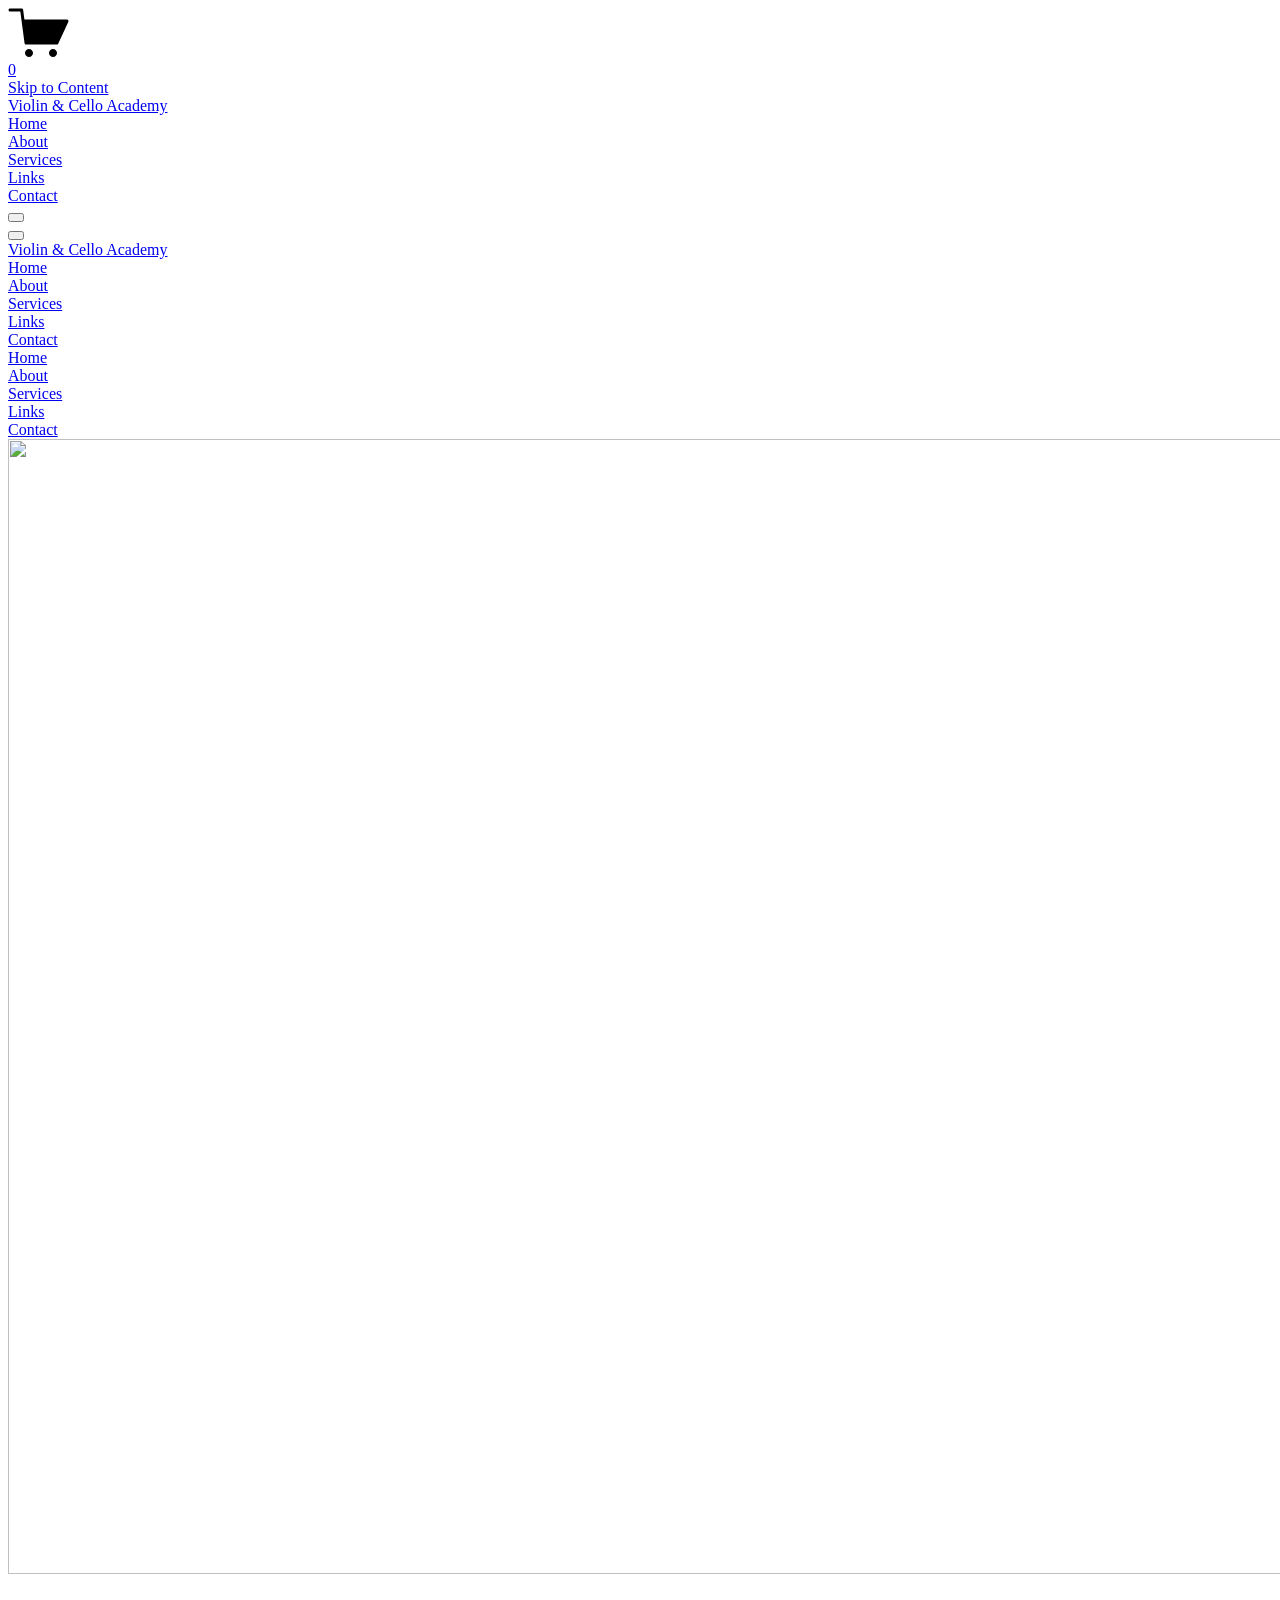
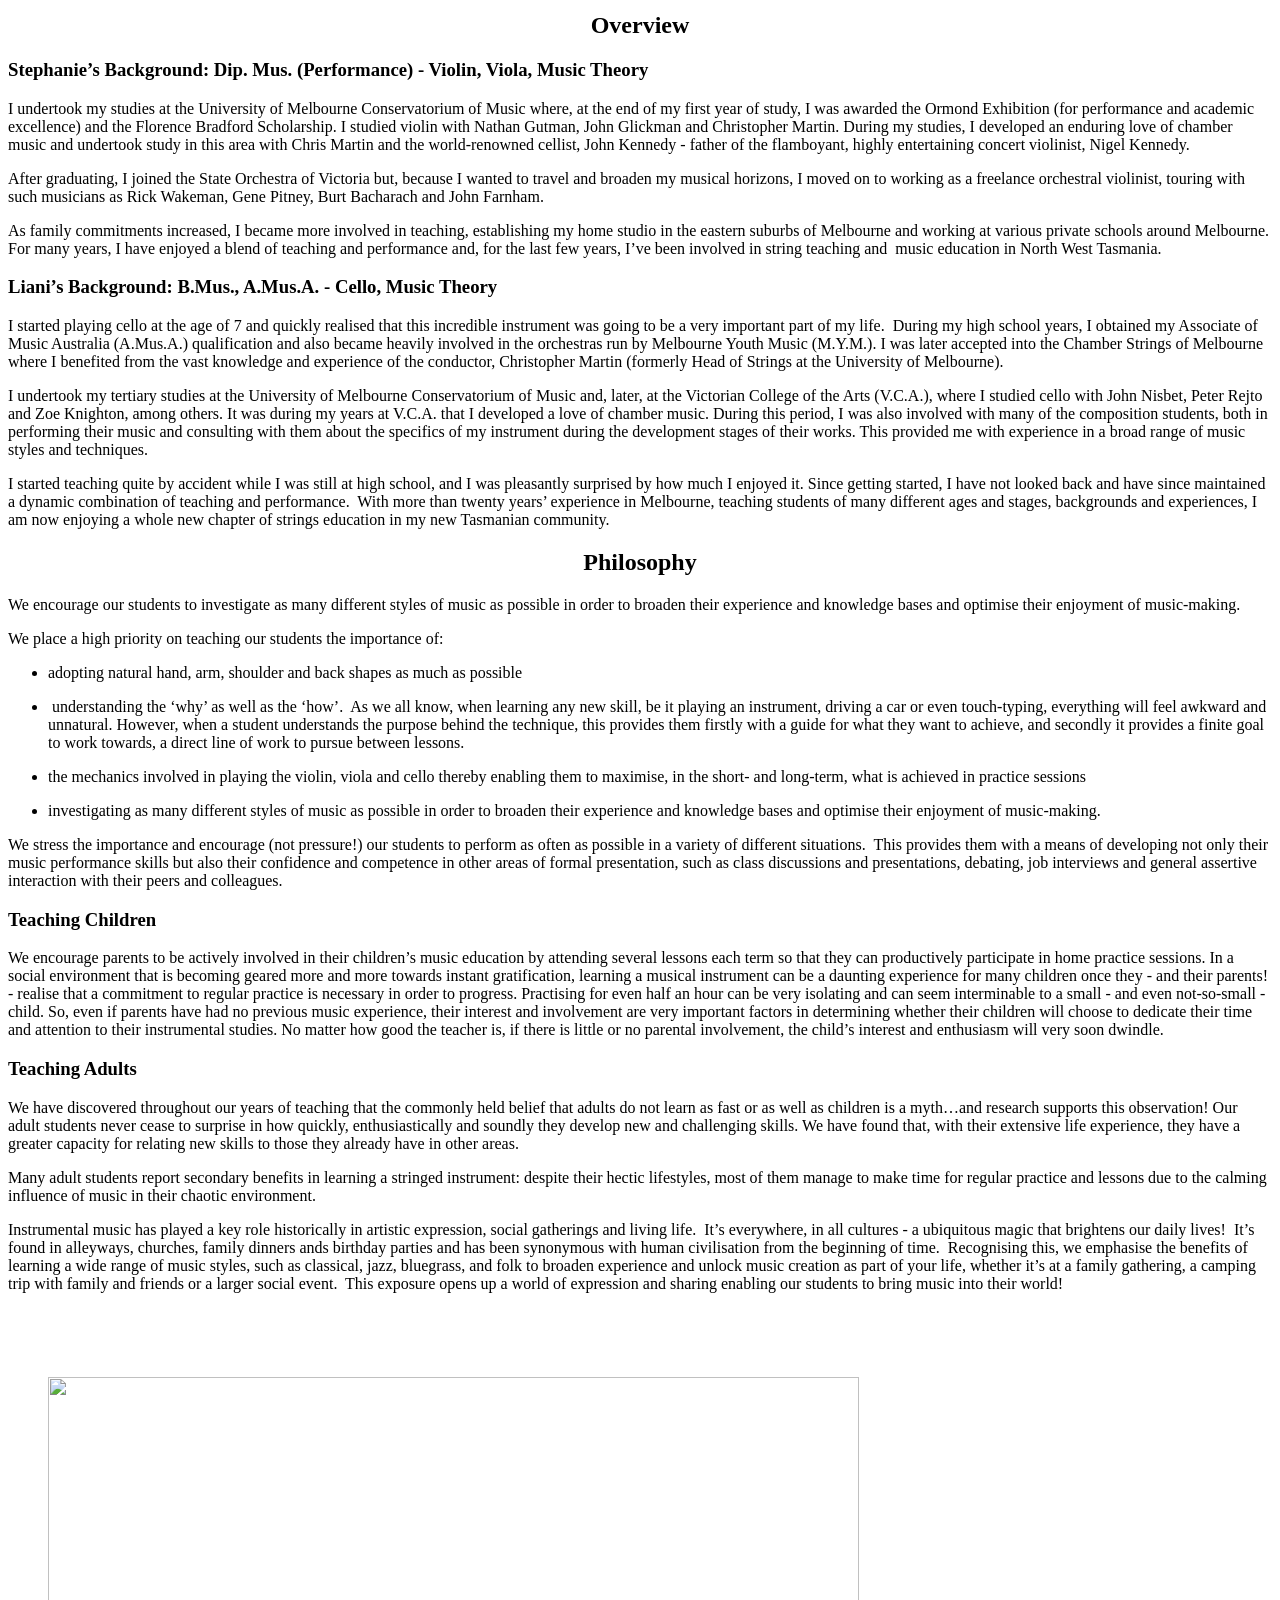
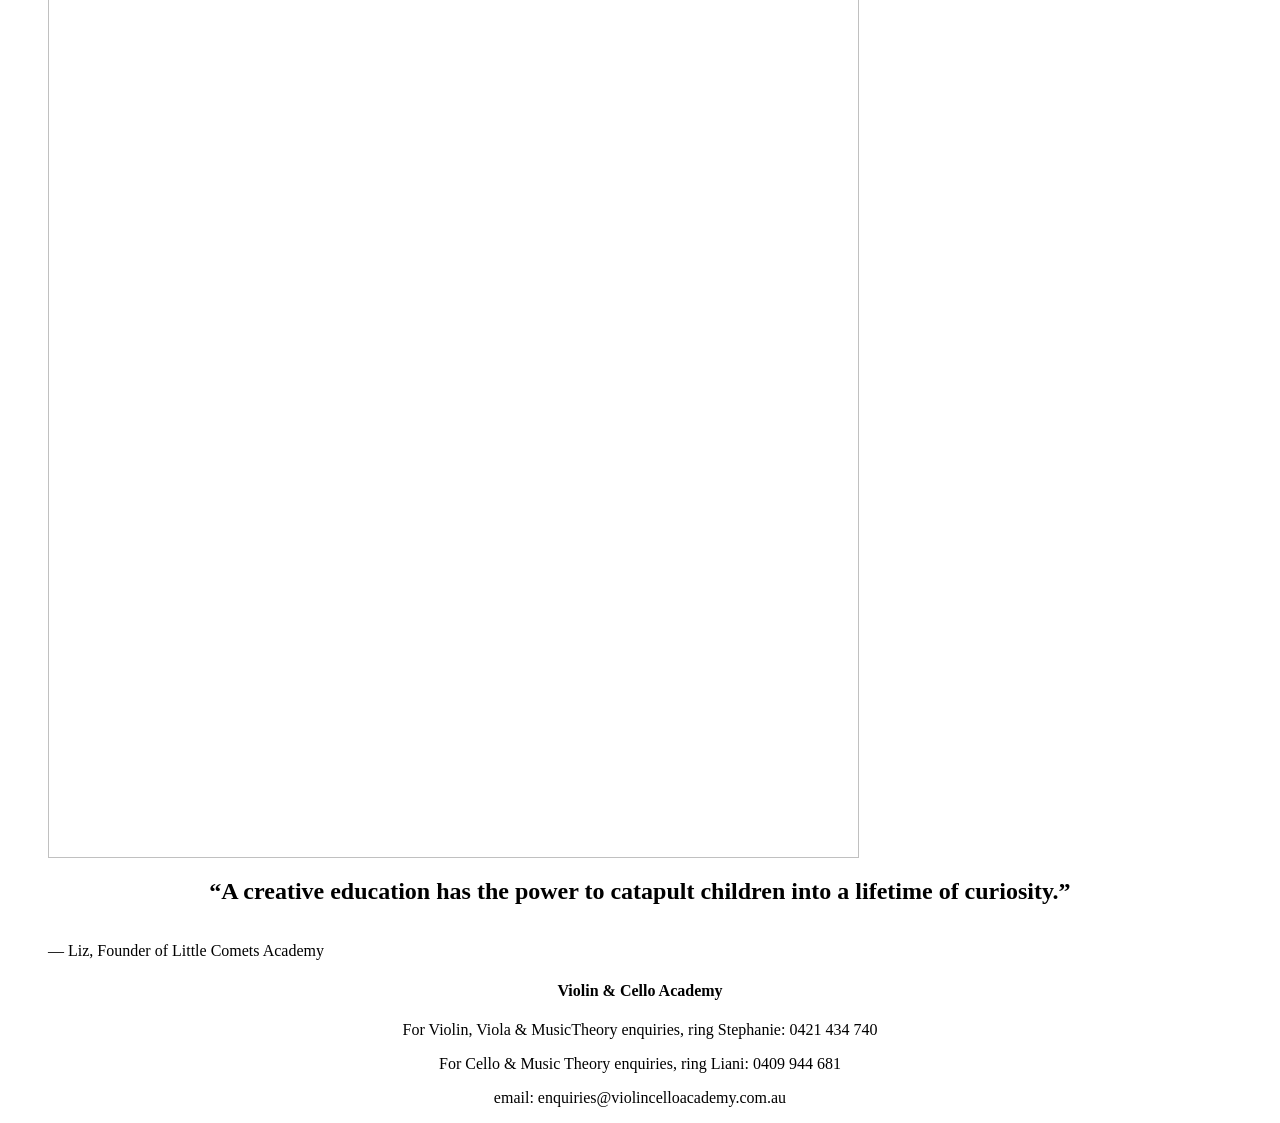
==== about.html @ 0b48187e "Clone violincelloacademy.com.au and add GitHub Pages deploy workflow Co-Authored-By: Claude Opus 4.6" ====
<!doctype html>
<html xmlns:og="http://opengraphprotocol.org/schema/" xmlns:fb="http://www.facebook.com/2008/fbml" lang="en-US"  >
  <head>
    <meta http-equiv="X-UA-Compatible" content="IE=edge,chrome=1">
    <meta name="viewport" content="width=device-width, initial-scale=1">
    <!-- This is Squarespace. --><!-- grouse-turbot-6et5 -->
<base href="">
<meta charset="utf-8" />
<title>About &mdash; Violin &amp; Cello Academy</title>
<meta http-equiv="Accept-CH" content="Sec-CH-UA-Platform-Version, Sec-CH-UA-Model" /><link rel="icon" type="image/x-icon" href="https://images.squarespace-cdn.com/content/v1/60893811b06e27343e6a956f/ae506a14-e5eb-49b5-ad0a-4d10fb053023/favicon.ico?format=100w"/>
<link rel="canonical" href="about.html"/>
<meta property="og:site_name" content="Violin &amp; Cello Academy"/>
<meta property="og:title" content="About &mdash; Violin &amp; Cello Academy"/>
<meta property="og:url" content="https://violincelloacademy.com.au/about"/>
<meta property="og:type" content="website"/>
<meta itemprop="name" content="About — Violin &amp; Cello Academy"/>
<meta itemprop="url" content="https://violincelloacademy.com.au/about"/>
<meta name="twitter:title" content="About — Violin &amp; Cello Academy"/>
<meta name="twitter:url" content="https://violincelloacademy.com.au/about"/>
<meta name="twitter:card" content="summary"/>
<meta name="description" content="" />
<link rel="preconnect" href="https://images.squarespace-cdn.com">
<link rel="preconnect" href="https://fonts.gstatic.com" crossorigin>
<link rel="stylesheet" href="https://fonts.googleapis.com/css2?family=Tenor+Sans:ital,wght@0,400&family=Pontano+Sans:ital,wght@0,400;0,700"><script type="text/javascript" crossorigin="anonymous" defer="true" nomodule="nomodule" src="https://assets.squarespace.com/@sqs/polyfiller/1.6/legacy.js"></script>
<script type="text/javascript" crossorigin="anonymous" defer="true" src="https://assets.squarespace.com/@sqs/polyfiller/1.6/modern.js"></script>
<script type="text/javascript">SQUARESPACE_ROLLUPS = {};</script>
<script>(function(rollups, name) { if (!rollups[name]) { rollups[name] = {}; } rollups[name].js = ["//assets.squarespace.com/universal/scripts-compressed/extract-css-runtime-ab69946626591ccd-min.en-US.js"]; })(SQUARESPACE_ROLLUPS, 'squarespace-extract_css_runtime');</script>
<script crossorigin="anonymous" src="https://assets.squarespace.com/universal/scripts-compressed/extract-css-runtime-ab69946626591ccd-min.en-US.js" defer ></script><script>(function(rollups, name) { if (!rollups[name]) { rollups[name] = {}; } rollups[name].js = ["//assets.squarespace.com/universal/scripts-compressed/extract-css-moment-js-vendor-6f2a1f6ec9a41489-min.en-US.js"]; })(SQUARESPACE_ROLLUPS, 'squarespace-extract_css_moment_js_vendor');</script>
<script crossorigin="anonymous" src="https://assets.squarespace.com/universal/scripts-compressed/extract-css-moment-js-vendor-6f2a1f6ec9a41489-min.en-US.js" defer ></script><script>(function(rollups, name) { if (!rollups[name]) { rollups[name] = {}; } rollups[name].js = ["//assets.squarespace.com/universal/scripts-compressed/cldr-resource-pack-22c6db795661f68d-min.en-US.js"]; })(SQUARESPACE_ROLLUPS, 'squarespace-cldr_resource_pack');</script>
<script crossorigin="anonymous" src="https://assets.squarespace.com/universal/scripts-compressed/cldr-resource-pack-22c6db795661f68d-min.en-US.js" defer ></script><script>(function(rollups, name) { if (!rollups[name]) { rollups[name] = {}; } rollups[name].js = ["//assets.squarespace.com/universal/scripts-compressed/common-vendors-stable-b8d716935110c7b2-min.en-US.js"]; })(SQUARESPACE_ROLLUPS, 'squarespace-common_vendors_stable');</script>
<script crossorigin="anonymous" src="https://assets.squarespace.com/universal/scripts-compressed/common-vendors-stable-b8d716935110c7b2-min.en-US.js" defer ></script><script>(function(rollups, name) { if (!rollups[name]) { rollups[name] = {}; } rollups[name].js = ["//assets.squarespace.com/universal/scripts-compressed/common-vendors-8e170465b68f28f0-min.en-US.js"]; })(SQUARESPACE_ROLLUPS, 'squarespace-common_vendors');</script>
<script crossorigin="anonymous" src="https://assets.squarespace.com/universal/scripts-compressed/common-vendors-8e170465b68f28f0-min.en-US.js" defer ></script><script>(function(rollups, name) { if (!rollups[name]) { rollups[name] = {}; } rollups[name].js = ["//assets.squarespace.com/universal/scripts-compressed/common-c2dff74158a8d804-min.en-US.js"]; })(SQUARESPACE_ROLLUPS, 'squarespace-common');</script>
<script crossorigin="anonymous" src="https://assets.squarespace.com/universal/scripts-compressed/common-c2dff74158a8d804-min.en-US.js" defer ></script><script>(function(rollups, name) { if (!rollups[name]) { rollups[name] = {}; } rollups[name].js = ["//assets.squarespace.com/universal/scripts-compressed/performance-efb529d57db762a2-min.en-US.js"]; })(SQUARESPACE_ROLLUPS, 'squarespace-performance');</script>
<script crossorigin="anonymous" src="https://assets.squarespace.com/universal/scripts-compressed/performance-efb529d57db762a2-min.en-US.js" defer ></script><script data-name="static-context">Static = window.Static || {}; Static.SQUARESPACE_CONTEXT = {"betaFeatureFlags":["override_block_styles","campaigns_table_v2","scripts_defer","new_stacked_index","enable_form_submission_trigger","marketing_automations","campaigns_thumbnail_layout","supports_versioned_template_assets","marketing_landing_page","enable_modernized_pdp_m3_layout_ux","contacts_and_campaigns_redesign","campaigns_new_image_layout_picker","i18n_beta_website_locales","member_areas_feature","form_block_first_last_name_required","nested_categories","order_status_page_checkout_landing_enabled","modernized-pdp-m2-enabled","campaigns_discount_section_in_automations","campaigns_discount_section_in_blasts","campaigns_merch_state","form_block_first_last_name_show","campaigns_import_discounts","enable_modernized_pdp_m3_fluid"],"facebookAppId":"314192535267336","facebookApiVersion":"v6.0","rollups":{"squarespace-announcement-bar":{"js":"//assets.squarespace.com/universal/scripts-compressed/announcement-bar-7036317c553af087-min.en-US.js"},"squarespace-audio-player":{"css":"//assets.squarespace.com/universal/styles-compressed/audio-player-b05f5197a871c566-min.en-US.css","js":"//assets.squarespace.com/universal/scripts-compressed/audio-player-8557a39302bfddf9-min.en-US.js"},"squarespace-blog-collection-list":{"css":"//assets.squarespace.com/universal/styles-compressed/blog-collection-list-b4046463b72f34e2-min.en-US.css","js":"//assets.squarespace.com/universal/scripts-compressed/blog-collection-list-9717a2a3829ec4c6-min.en-US.js"},"squarespace-calendar-block-renderer":{"css":"//assets.squarespace.com/universal/styles-compressed/calendar-block-renderer-c3fef2a497c8e56b-min.en-US.css","js":"//assets.squarespace.com/universal/scripts-compressed/calendar-block-renderer-4b11f4047abaefea-min.en-US.js"},"squarespace-chartjs-helpers":{"css":"//assets.squarespace.com/universal/styles-compressed/chartjs-helpers-96b256171ee039c1-min.en-US.css","js":"//assets.squarespace.com/universal/scripts-compressed/chartjs-helpers-9a08e287f640caaa-min.en-US.js"},"squarespace-comments":{"css":"//assets.squarespace.com/universal/styles-compressed/comments-fb3a69bb170a48df-min.en-US.css","js":"//assets.squarespace.com/universal/scripts-compressed/comments-7e46385d9f06c68c-min.en-US.js"},"squarespace-custom-css-popup":{"css":"//assets.squarespace.com/universal/styles-compressed/custom-css-popup-7b81162680d08957-min.en-US.css","js":"//assets.squarespace.com/universal/scripts-compressed/custom-css-popup-cfd81b64cd361e34-min.en-US.js"},"squarespace-dialog":{"css":"//assets.squarespace.com/universal/styles-compressed/dialog-b685267b794639f4-min.en-US.css","js":"//assets.squarespace.com/universal/scripts-compressed/dialog-dbe066ae53513283-min.en-US.js"},"squarespace-events-collection":{"css":"//assets.squarespace.com/universal/styles-compressed/events-collection-c3fef2a497c8e56b-min.en-US.css","js":"//assets.squarespace.com/universal/scripts-compressed/events-collection-ad4b1e1cc6bbc337-min.en-US.js"},"squarespace-form-rendering-utils":{"js":"//assets.squarespace.com/universal/scripts-compressed/form-rendering-utils-8c98a1f7af17a729-min.en-US.js"},"squarespace-forms":{"css":"//assets.squarespace.com/universal/styles-compressed/forms-0afd3c6ac30bbab1-min.en-US.css","js":"//assets.squarespace.com/universal/scripts-compressed/forms-a43b4eaef3ed0f5d-min.en-US.js"},"squarespace-gallery-collection-list":{"css":"//assets.squarespace.com/universal/styles-compressed/gallery-collection-list-b4046463b72f34e2-min.en-US.css","js":"//assets.squarespace.com/universal/scripts-compressed/gallery-collection-list-195636147a67fae1-min.en-US.js"},"squarespace-image-zoom":{"css":"//assets.squarespace.com/universal/styles-compressed/image-zoom-b4046463b72f34e2-min.en-US.css","js":"//assets.squarespace.com/universal/scripts-compressed/image-zoom-58ede0a154aca662-min.en-US.js"},"squarespace-pinterest":{"css":"//assets.squarespace.com/universal/styles-compressed/pinterest-b4046463b72f34e2-min.en-US.css","js":"//assets.squarespace.com/universal/scripts-compressed/pinterest-5a4a606f64606a90-min.en-US.js"},"squarespace-popup-overlay":{"css":"//assets.squarespace.com/universal/styles-compressed/popup-overlay-b742b752f5880972-min.en-US.css","js":"//assets.squarespace.com/universal/scripts-compressed/popup-overlay-77d1b3d78fc5159a-min.en-US.js"},"squarespace-product-quick-view":{"css":"//assets.squarespace.com/universal/styles-compressed/product-quick-view-bbeec24aec38391d-min.en-US.css","js":"//assets.squarespace.com/universal/scripts-compressed/product-quick-view-8c0bcc3d049942c7-min.en-US.js"},"squarespace-products-collection-item-v2":{"css":"//assets.squarespace.com/universal/styles-compressed/products-collection-item-v2-b4046463b72f34e2-min.en-US.css","js":"//assets.squarespace.com/universal/scripts-compressed/products-collection-item-v2-e6cc7cbc59f8b7c8-min.en-US.js"},"squarespace-products-collection-list-v2":{"css":"//assets.squarespace.com/universal/styles-compressed/products-collection-list-v2-b4046463b72f34e2-min.en-US.css","js":"//assets.squarespace.com/universal/scripts-compressed/products-collection-list-v2-ce11cb0ed00f6e66-min.en-US.js"},"squarespace-search-page":{"css":"//assets.squarespace.com/universal/styles-compressed/search-page-90a67fc09b9b32c6-min.en-US.css","js":"//assets.squarespace.com/universal/scripts-compressed/search-page-2ca2c3c222284fb9-min.en-US.js"},"squarespace-search-preview":{"js":"//assets.squarespace.com/universal/scripts-compressed/search-preview-032a7046028aa65f-min.en-US.js"},"squarespace-simple-liking":{"css":"//assets.squarespace.com/universal/styles-compressed/simple-liking-701bf8bbc05ec6aa-min.en-US.css","js":"//assets.squarespace.com/universal/scripts-compressed/simple-liking-b1ba7891c20e15f0-min.en-US.js"},"squarespace-social-buttons":{"css":"//assets.squarespace.com/universal/styles-compressed/social-buttons-95032e5fa98e47a5-min.en-US.css","js":"//assets.squarespace.com/universal/scripts-compressed/social-buttons-70c0792a8605c954-min.en-US.js"},"squarespace-tourdates":{"css":"//assets.squarespace.com/universal/styles-compressed/tourdates-b4046463b72f34e2-min.en-US.css","js":"//assets.squarespace.com/universal/scripts-compressed/tourdates-8d4ca519c4cbc951-min.en-US.js"},"squarespace-website-overlays-manager":{"css":"//assets.squarespace.com/universal/styles-compressed/website-overlays-manager-07ea5a4e004e6710-min.en-US.css","js":"//assets.squarespace.com/universal/scripts-compressed/website-overlays-manager-3854f53130029ad0-min.en-US.js"}},"pageType":2,"website":{"id":"60893811b06e27343e6a956f","identifier":"grouse-turbot-6et5","websiteType":1,"contentModifiedOn":1719291661661,"cloneable":false,"hasBeenCloneable":false,"siteStatus":{},"language":"en-US","translationLocale":"en-US","formattingLocale":"en-US","timeZone":"Australia/Melbourne","machineTimeZoneOffset":36000000,"timeZoneOffset":36000000,"timeZoneAbbr":"AEST","siteTitle":"Violin & Cello Academy","fullSiteTitle":"About \u2014 Violin & Cello Academy","location":{"addressTitle":"Violin Cello Academy","addressLine1":"","addressLine2":"Melbourne, VIC, 3000","addressCountry":"Australia"},"shareButtonOptions":{"7":true,"2":true,"4":true,"3":true,"1":true,"6":true,"8":true},"authenticUrl":"https://violincelloacademy.com.au","internalUrl":"https://grouse-turbot-6et5.squarespace.com","baseUrl":"https://violincelloacademy.com.au","primaryDomain":"violincelloacademy.com.au","sslSetting":3,"isHstsEnabled":true,"socialAccounts":[{"serviceId":64,"addedOn":1619605521743,"profileUrl":"http://www.instagram.com/squarespace","iconEnabled":true,"serviceName":"instagram-unauth"},{"serviceId":60,"addedOn":1619605521750,"profileUrl":"http://www.facebook.com/squarespace","iconEnabled":true,"serviceName":"facebook-unauth"},{"serviceId":69,"addedOn":1619605521758,"profileUrl":"http://youtube.com/squarespace","iconEnabled":true,"serviceName":"youtube-unauth"}],"typekitId":"","statsMigrated":false,"imageMetadataProcessingEnabled":false,"screenshotId":"b9839b041e45f842c70a5bc7c2a6fbe631a58eac61eaa5b15e24e301364d2115","captchaSettings":{"siteKey":"6Le7N0YgAAAAAOYP5Zs63_ICdZ1OD5R7XkNs381u","enabledForDonations":false},"showOwnerLogin":false},"websiteSettings":{"id":"60893811b06e27343e6a9572","websiteId":"60893811b06e27343e6a956f","subjects":[],"country":"AU","state":"","simpleLikingEnabled":true,"popupOverlaySettings":{"style":1,"enabledPages":[]},"commentLikesAllowed":true,"commentAnonAllowed":true,"commentThreaded":true,"commentApprovalRequired":false,"commentAvatarsOn":true,"commentSortType":2,"commentFlagThreshold":0,"commentFlagsAllowed":true,"commentEnableByDefault":true,"commentDisableAfterDaysDefault":0,"disqusShortname":"","commentsEnabled":false,"contactPhoneNumber":"+61 421 434 740","businessHours":{"monday":{"text":"12:00 - 20:00","ranges":[{"from":720,"to":1200}]},"tuesday":{"text":"12:00 - 20:00","ranges":[{"from":720,"to":1200}]},"wednesday":{"text":"","ranges":[{}]},"thursday":{"text":"12:00 - 20:00","ranges":[{"from":720,"to":1200}]},"friday":{"text":"12:00 - 20:00","ranges":[{"from":720,"to":1200}]},"saturday":{"text":"12:00 - 20:00","ranges":[{"from":720,"to":1200}]},"sunday":{"text":"","ranges":[{}]}},"storeSettings":{"returnPolicy":null,"termsOfService":null,"privacyPolicy":null,"expressCheckout":false,"continueShoppingLinkUrl":"/","useLightCart":false,"showNoteField":false,"shippingCountryDefaultValue":"US","billToShippingDefaultValue":false,"showShippingPhoneNumber":true,"isShippingPhoneRequired":false,"showBillingPhoneNumber":true,"isBillingPhoneRequired":false,"currenciesSupported":["USD","CAD","GBP","AUD","EUR","CHF","NOK","SEK","DKK","NZD","SGD","MXN","HKD","CZK","ILS","MYR","RUB","PHP","PLN","THB","BRL","ARS","COP","IDR","INR","JPY","ZAR"],"defaultCurrency":"USD","selectedCurrency":"AUD","measurementStandard":2,"showCustomCheckoutForm":false,"checkoutPageMarketingOptInEnabled":false,"enableMailingListOptInByDefault":false,"sameAsRetailLocation":false,"merchandisingSettings":{"scarcityEnabledOnProductItems":false,"scarcityEnabledOnProductBlocks":false,"scarcityMessageType":"DEFAULT_SCARCITY_MESSAGE","scarcityThreshold":10,"multipleQuantityAllowedForServices":true,"restockNotificationsEnabled":false,"restockNotificationsSuccessText":"","restockNotificationsMailingListSignUpEnabled":false,"relatedProductsEnabled":false,"relatedProductsOrdering":"random","soldOutVariantsDropdownDisabled":false,"productComposerOptedIn":false,"productComposerABTestOptedOut":false,"productReviewsEnabled":false,"displayImportedProductReviewsEnabled":false,"hasOptedToCollectNativeReviews":false},"minimumOrderSubtotalEnabled":false,"minimumOrderSubtotal":{"currency":"AUD","value":"0.00"},"addToCartConfirmationType":2,"isLive":false,"multipleQuantityAllowedForServices":true},"useEscapeKeyToLogin":false,"ssBadgeType":1,"ssBadgePosition":4,"ssBadgeVisibility":1,"ssBadgeDevices":1,"pinterestOverlayOptions":{"mode":"disabled"},"userAccountsSettings":{"loginAllowed":false,"signupAllowed":false}},"cookieSettings":{"isCookieBannerEnabled":false,"isRestrictiveCookiePolicyEnabled":false,"cookieBannerText":"","cookieBannerTheme":"","cookieBannerVariant":"","cookieBannerPosition":"","cookieBannerCtaVariant":"","cookieBannerCtaText":"","cookieBannerAcceptType":"OPT_IN","cookieBannerOptOutCtaText":"","cookieBannerHasOptOut":false,"cookieBannerHasManageCookies":true,"cookieBannerManageCookiesLabel":"","cookieBannerSavedPreferencesText":"","cookieBannerSavedPreferencesLayout":"PILL"},"websiteCloneable":false,"collection":{"title":"About","id":"60961fdc916f0f717163caad","fullUrl":"/about","type":10,"permissionType":1},"subscribed":false,"appDomain":"squarespace.com","templateTweakable":true,"tweakJSON":{"form-use-theme-colors":"false","header-logo-height":"20px","header-mobile-logo-max-height":"30px","header-vert-padding":"2.4vw","header-width":"Full","maxPageWidth":"2000px","mobile-header-vert-padding":"6vw","pagePadding":"3vw","tweak-blog-alternating-side-by-side-image-aspect-ratio":"1:1 Square","tweak-blog-alternating-side-by-side-image-spacing":"6%","tweak-blog-alternating-side-by-side-meta-spacing":"20px","tweak-blog-alternating-side-by-side-primary-meta":"Categories","tweak-blog-alternating-side-by-side-read-more-spacing":"20px","tweak-blog-alternating-side-by-side-secondary-meta":"Date","tweak-blog-basic-grid-columns":"2","tweak-blog-basic-grid-image-aspect-ratio":"3:2 Standard","tweak-blog-basic-grid-image-spacing":"50px","tweak-blog-basic-grid-meta-spacing":"37px","tweak-blog-basic-grid-primary-meta":"Categories","tweak-blog-basic-grid-read-more-spacing":"37px","tweak-blog-basic-grid-secondary-meta":"Date","tweak-blog-item-custom-width":"55","tweak-blog-item-show-author-profile":"false","tweak-blog-item-width":"Custom","tweak-blog-masonry-columns":"2","tweak-blog-masonry-horizontal-spacing":"150px","tweak-blog-masonry-image-spacing":"40px","tweak-blog-masonry-meta-spacing":"20px","tweak-blog-masonry-primary-meta":"Categories","tweak-blog-masonry-read-more-spacing":"11px","tweak-blog-masonry-secondary-meta":"None","tweak-blog-masonry-vertical-spacing":"110px","tweak-blog-side-by-side-image-aspect-ratio":"1:1 Square","tweak-blog-side-by-side-image-spacing":"6%","tweak-blog-side-by-side-meta-spacing":"20px","tweak-blog-side-by-side-primary-meta":"Categories","tweak-blog-side-by-side-read-more-spacing":"20px","tweak-blog-side-by-side-secondary-meta":"Date","tweak-blog-single-column-image-spacing":"50px","tweak-blog-single-column-meta-spacing":"30px","tweak-blog-single-column-primary-meta":"Categories","tweak-blog-single-column-read-more-spacing":"30px","tweak-blog-single-column-secondary-meta":"Date","tweak-events-stacked-show-thumbnails":"true","tweak-events-stacked-thumbnail-size":"3:2 Standard","tweak-fixed-header":"true","tweak-fixed-header-style":"Basic","tweak-global-animations-animation-curve":"ease","tweak-global-animations-animation-delay":"0.6s","tweak-global-animations-animation-duration":"0.90s","tweak-global-animations-animation-style":"fade","tweak-global-animations-animation-type":"fade","tweak-global-animations-complexity-level":"detailed","tweak-global-animations-enabled":"true","tweak-portfolio-grid-basic-custom-height":"50","tweak-portfolio-grid-overlay-custom-height":"50","tweak-portfolio-hover-follow-acceleration":"10%","tweak-portfolio-hover-follow-animation-duration":"Medium","tweak-portfolio-hover-follow-animation-type":"Fade","tweak-portfolio-hover-follow-delimiter":"Hyphen","tweak-portfolio-hover-follow-front":"false","tweak-portfolio-hover-follow-layout":"Inline","tweak-portfolio-hover-follow-size":"93","tweak-portfolio-hover-follow-text-spacing-x":"1.5","tweak-portfolio-hover-follow-text-spacing-y":"1.5","tweak-portfolio-hover-static-animation-duration":"Medium","tweak-portfolio-hover-static-animation-type":"Scale Up","tweak-portfolio-hover-static-delimiter":"Forward Slash","tweak-portfolio-hover-static-front":"false","tweak-portfolio-hover-static-layout":"Stacked","tweak-portfolio-hover-static-size":"75","tweak-portfolio-hover-static-text-spacing-x":"1.5","tweak-portfolio-hover-static-text-spacing-y":"1.5","tweak-portfolio-index-background-animation-duration":"Medium","tweak-portfolio-index-background-animation-type":"Fade","tweak-portfolio-index-background-custom-height":"50","tweak-portfolio-index-background-delimiter":"None","tweak-portfolio-index-background-height":"Large","tweak-portfolio-index-background-horizontal-alignment":"Center","tweak-portfolio-index-background-link-format":"Stacked","tweak-portfolio-index-background-persist":"false","tweak-portfolio-index-background-vertical-alignment":"Middle","tweak-portfolio-index-background-width":"Full","tweak-transparent-header":"false"},"templateId":"5c5a519771c10ba3470d8101","templateVersion":"7.1","pageFeatures":[1,2,4],"gmRenderKey":"QUl6YVN5Q0JUUk9xNkx1dkZfSUUxcjQ2LVQ0QWVUU1YtMGQ3bXk4","templateScriptsRootUrl":"https://static1.squarespace.com/static/vta/5c5a519771c10ba3470d8101/scripts/","impersonatedSession":false,"tzData":{"zones":[[600,"AV","AE%sT",null]],"rules":{"AV":[[1995,2005,null,"Mar","lastSun","2:00s","0","S"],[2001,2007,null,"Oct","lastSun","2:00s","1:00","D"],[2006,"only",null,"Apr","Sun>=1","2:00s","0","S"],[2007,"only",null,"Mar","lastSun","2:00s","0","S"],[2008,"max",null,"Apr","Sun>=1","2:00s","0","S"],[2008,"max",null,"Oct","Sun>=1","2:00s","1:00","D"]]}},"showAnnouncementBar":false,"recaptchaEnterpriseContext":{"recaptchaEnterpriseSiteKey":"6LdDFQwjAAAAAPigEvvPgEVbb7QBm-TkVJdDTlAv"},"i18nContext":{"timeZoneData":{"id":"Australia/Melbourne","name":"Eastern Australia Time"}},"env":"PRODUCTION","visitorFormContext":{"formFieldFormats":{"initialPhoneFormat":{"id":0,"type":"PHONE_NUMBER","country":"AU","labelLocale":"en-US","fields":[{"type":"FIELD","label":"1","identifier":"1","length":1,"required":false,"metadata":{}},{"type":"SEPARATOR","label":" ","identifier":"Space","length":0,"required":false,"metadata":{}},{"type":"FIELD","label":"2","identifier":"2","length":4,"required":false,"metadata":{}},{"type":"SEPARATOR","label":" ","identifier":"Space","length":0,"required":false,"metadata":{}},{"type":"FIELD","label":"3","identifier":"3","length":15,"required":false,"metadata":{}}]},"initialNameOrder":"GIVEN_FIRST","initialAddressFormat":{"id":0,"type":"ADDRESS","country":"AU","labelLocale":"en","fields":[{"type":"FIELD","label":"Address Line 1","identifier":"Line1","length":0,"required":true,"metadata":{"autocomplete":"address-line1"}},{"type":"SEPARATOR","label":"\n","identifier":"Newline","length":0,"required":false,"metadata":{}},{"type":"FIELD","label":"Address Line 2","identifier":"Line2","length":0,"required":false,"metadata":{"autocomplete":"address-line2"}},{"type":"SEPARATOR","label":"\n","identifier":"Newline","length":0,"required":false,"metadata":{}},{"type":"FIELD","label":"Suburb","identifier":"City","length":0,"required":true,"metadata":{"autocomplete":"address-level2"}},{"type":"SEPARATOR","label":" ","identifier":"Space","length":0,"required":false,"metadata":{}},{"type":"FIELD","label":"State","identifier":"State","length":0,"required":true,"metadata":{"autocomplete":"address-level1"}},{"type":"SEPARATOR","label":" ","identifier":"Space","length":0,"required":false,"metadata":{}},{"type":"FIELD","label":"Postcode","identifier":"Zip","length":0,"required":true,"metadata":{"autocomplete":"postal-code"}}]},"countries":[{"name":"Afghanistan","code":"AF","phoneCode":"+93"},{"name":"\u00C5land Islands","code":"AX","phoneCode":"+358"},{"name":"Albania","code":"AL","phoneCode":"+355"},{"name":"Algeria","code":"DZ","phoneCode":"+213"},{"name":"American Samoa","code":"AS","phoneCode":"+1"},{"name":"Andorra","code":"AD","phoneCode":"+376"},{"name":"Angola","code":"AO","phoneCode":"+244"},{"name":"Anguilla","code":"AI","phoneCode":"+1"},{"name":"Antigua & Barbuda","code":"AG","phoneCode":"+1"},{"name":"Argentina","code":"AR","phoneCode":"+54"},{"name":"Armenia","code":"AM","phoneCode":"+374"},{"name":"Aruba","code":"AW","phoneCode":"+297"},{"name":"Ascension Island","code":"AC","phoneCode":"+247"},{"name":"Australia","code":"AU","phoneCode":"+61"},{"name":"Austria","code":"AT","phoneCode":"+43"},{"name":"Azerbaijan","code":"AZ","phoneCode":"+994"},{"name":"Bahamas","code":"BS","phoneCode":"+1"},{"name":"Bahrain","code":"BH","phoneCode":"+973"},{"name":"Bangladesh","code":"BD","phoneCode":"+880"},{"name":"Barbados","code":"BB","phoneCode":"+1"},{"name":"Belarus","code":"BY","phoneCode":"+375"},{"name":"Belgium","code":"BE","phoneCode":"+32"},{"name":"Belize","code":"BZ","phoneCode":"+501"},{"name":"Benin","code":"BJ","phoneCode":"+229"},{"name":"Bermuda","code":"BM","phoneCode":"+1"},{"name":"Bhutan","code":"BT","phoneCode":"+975"},{"name":"Bolivia","code":"BO","phoneCode":"+591"},{"name":"Bosnia & Herzegovina","code":"BA","phoneCode":"+387"},{"name":"Botswana","code":"BW","phoneCode":"+267"},{"name":"Brazil","code":"BR","phoneCode":"+55"},{"name":"British Indian Ocean Territory","code":"IO","phoneCode":"+246"},{"name":"British Virgin Islands","code":"VG","phoneCode":"+1"},{"name":"Brunei","code":"BN","phoneCode":"+673"},{"name":"Bulgaria","code":"BG","phoneCode":"+359"},{"name":"Burkina Faso","code":"BF","phoneCode":"+226"},{"name":"Burundi","code":"BI","phoneCode":"+257"},{"name":"Cambodia","code":"KH","phoneCode":"+855"},{"name":"Cameroon","code":"CM","phoneCode":"+237"},{"name":"Canada","code":"CA","phoneCode":"+1"},{"name":"Cape Verde","code":"CV","phoneCode":"+238"},{"name":"Caribbean Netherlands","code":"BQ","phoneCode":"+599"},{"name":"Cayman Islands","code":"KY","phoneCode":"+1"},{"name":"Central African Republic","code":"CF","phoneCode":"+236"},{"name":"Chad","code":"TD","phoneCode":"+235"},{"name":"Chile","code":"CL","phoneCode":"+56"},{"name":"China","code":"CN","phoneCode":"+86"},{"name":"Christmas Island","code":"CX","phoneCode":"+61"},{"name":"Cocos (Keeling) Islands","code":"CC","phoneCode":"+61"},{"name":"Colombia","code":"CO","phoneCode":"+57"},{"name":"Comoros","code":"KM","phoneCode":"+269"},{"name":"Congo - Brazzaville","code":"CG","phoneCode":"+242"},{"name":"Congo - Kinshasa","code":"CD","phoneCode":"+243"},{"name":"Cook Islands","code":"CK","phoneCode":"+682"},{"name":"Costa Rica","code":"CR","phoneCode":"+506"},{"name":"C\u00F4te d\u2019Ivoire","code":"CI","phoneCode":"+225"},{"name":"Croatia","code":"HR","phoneCode":"+385"},{"name":"Cuba","code":"CU","phoneCode":"+53"},{"name":"Cura\u00E7ao","code":"CW","phoneCode":"+599"},{"name":"Cyprus","code":"CY","phoneCode":"+357"},{"name":"Czechia","code":"CZ","phoneCode":"+420"},{"name":"Denmark","code":"DK","phoneCode":"+45"},{"name":"Djibouti","code":"DJ","phoneCode":"+253"},{"name":"Dominica","code":"DM","phoneCode":"+1"},{"name":"Dominican Republic","code":"DO","phoneCode":"+1"},{"name":"Ecuador","code":"EC","phoneCode":"+593"},{"name":"Egypt","code":"EG","phoneCode":"+20"},{"name":"El Salvador","code":"SV","phoneCode":"+503"},{"name":"Equatorial Guinea","code":"GQ","phoneCode":"+240"},{"name":"Eritrea","code":"ER","phoneCode":"+291"},{"name":"Estonia","code":"EE","phoneCode":"+372"},{"name":"Eswatini","code":"SZ","phoneCode":"+268"},{"name":"Ethiopia","code":"ET","phoneCode":"+251"},{"name":"Falkland Islands","code":"FK","phoneCode":"+500"},{"name":"Faroe Islands","code":"FO","phoneCode":"+298"},{"name":"Fiji","code":"FJ","phoneCode":"+679"},{"name":"Finland","code":"FI","phoneCode":"+358"},{"name":"France","code":"FR","phoneCode":"+33"},{"name":"French Guiana","code":"GF","phoneCode":"+594"},{"name":"French Polynesia","code":"PF","phoneCode":"+689"},{"name":"Gabon","code":"GA","phoneCode":"+241"},{"name":"Gambia","code":"GM","phoneCode":"+220"},{"name":"Georgia","code":"GE","phoneCode":"+995"},{"name":"Germany","code":"DE","phoneCode":"+49"},{"name":"Ghana","code":"GH","phoneCode":"+233"},{"name":"Gibraltar","code":"GI","phoneCode":"+350"},{"name":"Greece","code":"GR","phoneCode":"+30"},{"name":"Greenland","code":"GL","phoneCode":"+299"},{"name":"Grenada","code":"GD","phoneCode":"+1"},{"name":"Guadeloupe","code":"GP","phoneCode":"+590"},{"name":"Guam","code":"GU","phoneCode":"+1"},{"name":"Guatemala","code":"GT","phoneCode":"+502"},{"name":"Guernsey","code":"GG","phoneCode":"+44"},{"name":"Guinea","code":"GN","phoneCode":"+224"},{"name":"Guinea-Bissau","code":"GW","phoneCode":"+245"},{"name":"Guyana","code":"GY","phoneCode":"+592"},{"name":"Haiti","code":"HT","phoneCode":"+509"},{"name":"Honduras","code":"HN","phoneCode":"+504"},{"name":"Hong Kong SAR China","code":"HK","phoneCode":"+852"},{"name":"Hungary","code":"HU","phoneCode":"+36"},{"name":"Iceland","code":"IS","phoneCode":"+354"},{"name":"India","code":"IN","phoneCode":"+91"},{"name":"Indonesia","code":"ID","phoneCode":"+62"},{"name":"Iran","code":"IR","phoneCode":"+98"},{"name":"Iraq","code":"IQ","phoneCode":"+964"},{"name":"Ireland","code":"IE","phoneCode":"+353"},{"name":"Isle of Man","code":"IM","phoneCode":"+44"},{"name":"Israel","code":"IL","phoneCode":"+972"},{"name":"Italy","code":"IT","phoneCode":"+39"},{"name":"Jamaica","code":"JM","phoneCode":"+1"},{"name":"Japan","code":"JP","phoneCode":"+81"},{"name":"Jersey","code":"JE","phoneCode":"+44"},{"name":"Jordan","code":"JO","phoneCode":"+962"},{"name":"Kazakhstan","code":"KZ","phoneCode":"+7"},{"name":"Kenya","code":"KE","phoneCode":"+254"},{"name":"Kiribati","code":"KI","phoneCode":"+686"},{"name":"Kosovo","code":"XK","phoneCode":"+383"},{"name":"Kuwait","code":"KW","phoneCode":"+965"},{"name":"Kyrgyzstan","code":"KG","phoneCode":"+996"},{"name":"Laos","code":"LA","phoneCode":"+856"},{"name":"Latvia","code":"LV","phoneCode":"+371"},{"name":"Lebanon","code":"LB","phoneCode":"+961"},{"name":"Lesotho","code":"LS","phoneCode":"+266"},{"name":"Liberia","code":"LR","phoneCode":"+231"},{"name":"Libya","code":"LY","phoneCode":"+218"},{"name":"Liechtenstein","code":"LI","phoneCode":"+423"},{"name":"Lithuania","code":"LT","phoneCode":"+370"},{"name":"Luxembourg","code":"LU","phoneCode":"+352"},{"name":"Macao SAR China","code":"MO","phoneCode":"+853"},{"name":"Madagascar","code":"MG","phoneCode":"+261"},{"name":"Malawi","code":"MW","phoneCode":"+265"},{"name":"Malaysia","code":"MY","phoneCode":"+60"},{"name":"Maldives","code":"MV","phoneCode":"+960"},{"name":"Mali","code":"ML","phoneCode":"+223"},{"name":"Malta","code":"MT","phoneCode":"+356"},{"name":"Marshall Islands","code":"MH","phoneCode":"+692"},{"name":"Martinique","code":"MQ","phoneCode":"+596"},{"name":"Mauritania","code":"MR","phoneCode":"+222"},{"name":"Mauritius","code":"MU","phoneCode":"+230"},{"name":"Mayotte","code":"YT","phoneCode":"+262"},{"name":"Mexico","code":"MX","phoneCode":"+52"},{"name":"Micronesia","code":"FM","phoneCode":"+691"},{"name":"Moldova","code":"MD","phoneCode":"+373"},{"name":"Monaco","code":"MC","phoneCode":"+377"},{"name":"Mongolia","code":"MN","phoneCode":"+976"},{"name":"Montenegro","code":"ME","phoneCode":"+382"},{"name":"Montserrat","code":"MS","phoneCode":"+1"},{"name":"Morocco","code":"MA","phoneCode":"+212"},{"name":"Mozambique","code":"MZ","phoneCode":"+258"},{"name":"Myanmar (Burma)","code":"MM","phoneCode":"+95"},{"name":"Namibia","code":"NA","phoneCode":"+264"},{"name":"Nauru","code":"NR","phoneCode":"+674"},{"name":"Nepal","code":"NP","phoneCode":"+977"},{"name":"Netherlands","code":"NL","phoneCode":"+31"},{"name":"New Caledonia","code":"NC","phoneCode":"+687"},{"name":"New Zealand","code":"NZ","phoneCode":"+64"},{"name":"Nicaragua","code":"NI","phoneCode":"+505"},{"name":"Niger","code":"NE","phoneCode":"+227"},{"name":"Nigeria","code":"NG","phoneCode":"+234"},{"name":"Niue","code":"NU","phoneCode":"+683"},{"name":"Norfolk Island","code":"NF","phoneCode":"+672"},{"name":"Northern Mariana Islands","code":"MP","phoneCode":"+1"},{"name":"North Korea","code":"KP","phoneCode":"+850"},{"name":"North Macedonia","code":"MK","phoneCode":"+389"},{"name":"Norway","code":"NO","phoneCode":"+47"},{"name":"Oman","code":"OM","phoneCode":"+968"},{"name":"Pakistan","code":"PK","phoneCode":"+92"},{"name":"Palau","code":"PW","phoneCode":"+680"},{"name":"Palestinian Territories","code":"PS","phoneCode":"+970"},{"name":"Panama","code":"PA","phoneCode":"+507"},{"name":"Papua New Guinea","code":"PG","phoneCode":"+675"},{"name":"Paraguay","code":"PY","phoneCode":"+595"},{"name":"Peru","code":"PE","phoneCode":"+51"},{"name":"Philippines","code":"PH","phoneCode":"+63"},{"name":"Poland","code":"PL","phoneCode":"+48"},{"name":"Portugal","code":"PT","phoneCode":"+351"},{"name":"Puerto Rico","code":"PR","phoneCode":"+1"},{"name":"Qatar","code":"QA","phoneCode":"+974"},{"name":"R\u00E9union","code":"RE","phoneCode":"+262"},{"name":"Romania","code":"RO","phoneCode":"+40"},{"name":"Russia","code":"RU","phoneCode":"+7"},{"name":"Rwanda","code":"RW","phoneCode":"+250"},{"name":"Samoa","code":"WS","phoneCode":"+685"},{"name":"San Marino","code":"SM","phoneCode":"+378"},{"name":"S\u00E3o Tom\u00E9 & Pr\u00EDncipe","code":"ST","phoneCode":"+239"},{"name":"Saudi Arabia","code":"SA","phoneCode":"+966"},{"name":"Senegal","code":"SN","phoneCode":"+221"},{"name":"Serbia","code":"RS","phoneCode":"+381"},{"name":"Seychelles","code":"SC","phoneCode":"+248"},{"name":"Sierra Leone","code":"SL","phoneCode":"+232"},{"name":"Singapore","code":"SG","phoneCode":"+65"},{"name":"Sint Maarten","code":"SX","phoneCode":"+1"},{"name":"Slovakia","code":"SK","phoneCode":"+421"},{"name":"Slovenia","code":"SI","phoneCode":"+386"},{"name":"Solomon Islands","code":"SB","phoneCode":"+677"},{"name":"Somalia","code":"SO","phoneCode":"+252"},{"name":"South Africa","code":"ZA","phoneCode":"+27"},{"name":"South Korea","code":"KR","phoneCode":"+82"},{"name":"South Sudan","code":"SS","phoneCode":"+211"},{"name":"Spain","code":"ES","phoneCode":"+34"},{"name":"Sri Lanka","code":"LK","phoneCode":"+94"},{"name":"St. Barth\u00E9lemy","code":"BL","phoneCode":"+590"},{"name":"St. Helena","code":"SH","phoneCode":"+290"},{"name":"St. Kitts & Nevis","code":"KN","phoneCode":"+1"},{"name":"St. Lucia","code":"LC","phoneCode":"+1"},{"name":"St. Martin","code":"MF","phoneCode":"+590"},{"name":"St. Pierre & Miquelon","code":"PM","phoneCode":"+508"},{"name":"St. Vincent & Grenadines","code":"VC","phoneCode":"+1"},{"name":"Sudan","code":"SD","phoneCode":"+249"},{"name":"Suriname","code":"SR","phoneCode":"+597"},{"name":"Svalbard & Jan Mayen","code":"SJ","phoneCode":"+47"},{"name":"Sweden","code":"SE","phoneCode":"+46"},{"name":"Switzerland","code":"CH","phoneCode":"+41"},{"name":"Syria","code":"SY","phoneCode":"+963"},{"name":"Taiwan","code":"TW","phoneCode":"+886"},{"name":"Tajikistan","code":"TJ","phoneCode":"+992"},{"name":"Tanzania","code":"TZ","phoneCode":"+255"},{"name":"Thailand","code":"TH","phoneCode":"+66"},{"name":"Timor-Leste","code":"TL","phoneCode":"+670"},{"name":"Togo","code":"TG","phoneCode":"+228"},{"name":"Tokelau","code":"TK","phoneCode":"+690"},{"name":"Tonga","code":"TO","phoneCode":"+676"},{"name":"Trinidad & Tobago","code":"TT","phoneCode":"+1"},{"name":"Tristan da Cunha","code":"TA","phoneCode":"+290"},{"name":"Tunisia","code":"TN","phoneCode":"+216"},{"name":"T\u00FCrkiye","code":"TR","phoneCode":"+90"},{"name":"Turkmenistan","code":"TM","phoneCode":"+993"},{"name":"Turks & Caicos Islands","code":"TC","phoneCode":"+1"},{"name":"Tuvalu","code":"TV","phoneCode":"+688"},{"name":"U.S. Virgin Islands","code":"VI","phoneCode":"+1"},{"name":"Uganda","code":"UG","phoneCode":"+256"},{"name":"Ukraine","code":"UA","phoneCode":"+380"},{"name":"United Arab Emirates","code":"AE","phoneCode":"+971"},{"name":"United Kingdom","code":"GB","phoneCode":"+44"},{"name":"United States","code":"US","phoneCode":"+1"},{"name":"Uruguay","code":"UY","phoneCode":"+598"},{"name":"Uzbekistan","code":"UZ","phoneCode":"+998"},{"name":"Vanuatu","code":"VU","phoneCode":"+678"},{"name":"Vatican City","code":"VA","phoneCode":"+39"},{"name":"Venezuela","code":"VE","phoneCode":"+58"},{"name":"Vietnam","code":"VN","phoneCode":"+84"},{"name":"Wallis & Futuna","code":"WF","phoneCode":"+681"},{"name":"Western Sahara","code":"EH","phoneCode":"+212"},{"name":"Yemen","code":"YE","phoneCode":"+967"},{"name":"Zambia","code":"ZM","phoneCode":"+260"},{"name":"Zimbabwe","code":"ZW","phoneCode":"+263"}]},"localizedStrings":{"validation":{"noValidSelection":"A valid selection must be made.","invalidUrl":"Must be a valid URL.","stringTooLong":"Value should have a length no longer than {0}.","containsInvalidKey":"{0} contains an invalid key.","invalidTwitterUsername":"Must be a valid Twitter username.","valueOutsideRange":"Value must be in the range {0} to {1}.","invalidPassword":"Passwords should not contain whitespace.","missingRequiredSubfields":"{0} is missing required subfields: {1}","invalidCurrency":"Currency value should be formatted like 1234 or 123.99.","invalidMapSize":"Value should contain exactly {0} elements.","subfieldsRequired":"All fields in {0} are required.","formSubmissionFailed":"Form submission failed. Review the following information: {0}.","invalidCountryCode":"Country code should have an optional plus and up to 4 digits.","invalidDate":"This is not a real date.","required":"{0} is required.","invalidStringLength":"Value should be {0} characters long.","invalidEmail":"Email addresses should follow the format user@domain.com.","invalidListLength":"Value should be {0} elements long.","allEmpty":"Please fill out at least one form field.","missingRequiredQuestion":"Missing a required question.","invalidQuestion":"Contained an invalid question.","captchaFailure":"Captcha validation failed. Please try again.","stringTooShort":"Value should have a length of at least {0}.","invalid":"{0} is not valid.","formErrors":"Form Errors","containsInvalidValue":"{0} contains an invalid value.","invalidUnsignedNumber":"Numbers must contain only digits and no other characters.","invalidName":"Valid names contain only letters, numbers, spaces, ', or - characters."},"submit":"Submit","status":{"title":"{@} Block","learnMore":"Learn more"},"name":{"firstName":"First Name","lastName":"Last Name"},"lightbox":{"openForm":"Open Form"},"likert":{"agree":"Agree","stronglyDisagree":"Strongly Disagree","disagree":"Disagree","stronglyAgree":"Strongly Agree","neutral":"Neutral"},"time":{"am":"AM","second":"Second","pm":"PM","minute":"Minute","amPm":"AM/PM","hour":"Hour"},"notFound":"Form not found.","date":{"yyyy":"YYYY","year":"Year","mm":"MM","day":"Day","month":"Month","dd":"DD"},"phone":{"country":"Country","number":"Number","prefix":"Prefix","areaCode":"Area Code","line":"Line"},"submitError":"Unable to submit form. Please try again later.","address":{"stateProvince":"State/Province","country":"Country","zipPostalCode":"Zip/Postal Code","address2":"Address 2","address1":"Address 1","city":"City"},"email":{"signUp":"Sign up for news and updates"},"cannotSubmitDemoForm":"This is a demo form and cannot be submitted.","required":"(required)","invalidData":"Invalid form data."}}};</script><link rel="stylesheet" type="text/css" href="https://definitions.sqspcdn.com/website-component-definition/static-assets/website.components.spacer/919d6e75-146f-4842-89e1-70d3a7f348c6_743/website.components.spacer.styles.css"/><link rel="stylesheet" type="text/css" href="https://definitions.sqspcdn.com/website-component-definition/static-assets/website.components.html/9330f36a-b278-41f5-87d4-cfc393327b28_420/website.components.html.styles.css"/><script defer src="https://definitions.sqspcdn.com/website-component-definition/static-assets/website.components.html/9330f36a-b278-41f5-87d4-cfc393327b28_420/website.components.html.visitor.js"></script><script defer src="https://definitions.sqspcdn.com/website-component-definition/static-assets/website.components.spacer/919d6e75-146f-4842-89e1-70d3a7f348c6_743/website.components.spacer.visitor.js"></script><script type="application/ld+json">{"url":"https://violincelloacademy.com.au","name":"Violin & Cello Academy","@context":"http://schema.org","@type":"WebSite"}</script><script type="application/ld+json">{"legalName":"Violin Cello Academy","address":"Melbourne, VIC, 3000\nAustralia","email":"contact@violincelloacademy.com","telephone":"+61 421 434 740","sameAs":["http://www.instagram.com/squarespace","http://www.facebook.com/squarespace","http://youtube.com/squarespace"],"@context":"http://schema.org","@type":"Organization"}</script><script type="application/ld+json">{"address":"Melbourne, VIC, 3000\nAustralia","name":"Violin Cello Academy","openingHours":"Mo 12:00-20:00, Tu 12:00-20:00, , Th 12:00-20:00, Fr 12:00-20:00, Sa 12:00-20:00, ","@context":"http://schema.org","@type":"LocalBusiness"}</script><link rel="stylesheet" type="text/css" href="https://static1.squarespace.com/static/versioned-site-css/60893811b06e27343e6a956f/56/5c5a519771c10ba3470d8101/60893811b06e27343e6a958a/1770/site.css?nocustom=true"/><script>Static.COOKIE_BANNER_CAPABLE = true;</script>
<!-- End of Squarespace Headers -->
    <link rel="stylesheet" type="text/css" href="https://static1.squarespace.com/static/vta/5c5a519771c10ba3470d8101/versioned-assets/1775761119479-MQOID49W7RCDTME7SSD0/static.css">
  </head>

  <body
    id="collection-60961fdc916f0f717163caad"
    class="
      tweak-blog-alternating-side-by-side-width-full tweak-blog-alternating-side-by-side-image-aspect-ratio-11-square tweak-blog-alternating-side-by-side-text-alignment-left tweak-blog-alternating-side-by-side-read-more-style-show tweak-blog-alternating-side-by-side-image-text-alignment-middle tweak-blog-alternating-side-by-side-delimiter-bullet tweak-blog-alternating-side-by-side-meta-position-top tweak-blog-alternating-side-by-side-primary-meta-categories tweak-blog-alternating-side-by-side-secondary-meta-date tweak-blog-alternating-side-by-side-excerpt-show image-block-poster-text-alignment-left image-block-card-content-position-center image-block-card-text-alignment-left image-block-overlap-content-position-center image-block-overlap-text-alignment-left image-block-collage-content-position-top image-block-collage-text-alignment-left image-block-stack-text-alignment-left  form-field-style-solid form-field-shape-square form-field-border-all form-field-checkbox-type-icon form-field-checkbox-fill-solid form-field-checkbox-color-inverted form-field-checkbox-shape-square form-field-checkbox-layout-stack form-field-radio-type-icon form-field-radio-fill-solid form-field-radio-color-normal form-field-radio-shape-pill form-field-radio-layout-stack form-field-survey-fill-solid form-field-survey-color-normal form-field-survey-shape-pill form-field-hover-focus-outline form-submit-button-style-label tweak-global-animations-enabled tweak-global-animations-complexity-level-detailed tweak-global-animations-animation-style-fade tweak-global-animations-animation-type-fade tweak-global-animations-animation-curve-ease tweak-blog-masonry-width-full tweak-blog-masonry-text-alignment-center tweak-blog-masonry-primary-meta-categories tweak-blog-masonry-secondary-meta-none tweak-blog-masonry-meta-position-top tweak-blog-masonry-read-more-style-show tweak-blog-masonry-delimiter-space tweak-blog-masonry-image-placement-above tweak-blog-masonry-excerpt-hide tweak-portfolio-grid-overlay-width-inset tweak-portfolio-grid-overlay-height-small tweak-portfolio-grid-overlay-image-aspect-ratio-11-square tweak-portfolio-grid-overlay-text-placement-top-left tweak-portfolio-grid-overlay-show-text-before-hover tweak-blog-single-column-width-full tweak-blog-single-column-text-alignment-center tweak-blog-single-column-image-placement-above tweak-blog-single-column-delimiter-bullet tweak-blog-single-column-read-more-style-show tweak-blog-single-column-primary-meta-categories tweak-blog-single-column-secondary-meta-date tweak-blog-single-column-meta-position-top tweak-blog-single-column-content-full-post header-width-full  tweak-fixed-header tweak-fixed-header-style-basic tweak-blog-item-width-custom tweak-blog-item-text-alignment-center tweak-blog-item-meta-position-above-title tweak-blog-item-show-categories    tweak-blog-item-delimiter-bullet tweak-blog-side-by-side-width-full tweak-blog-side-by-side-image-placement-left tweak-blog-side-by-side-image-aspect-ratio-11-square tweak-blog-side-by-side-primary-meta-categories tweak-blog-side-by-side-secondary-meta-date tweak-blog-side-by-side-meta-position-top tweak-blog-side-by-side-text-alignment-left tweak-blog-side-by-side-image-text-alignment-middle tweak-blog-side-by-side-read-more-style-show tweak-blog-side-by-side-delimiter-bullet tweak-blog-side-by-side-excerpt-show primary-button-style-solid primary-button-shape-square secondary-button-style-solid secondary-button-shape-square tertiary-button-style-solid tertiary-button-shape-square tweak-events-stacked-width-full tweak-events-stacked-height-large  tweak-events-stacked-show-thumbnails tweak-events-stacked-thumbnail-size-32-standard tweak-events-stacked-date-style-with-text tweak-events-stacked-show-time tweak-events-stacked-show-location  tweak-events-stacked-show-excerpt  tweak-blog-basic-grid-width-full tweak-blog-basic-grid-image-aspect-ratio-32-standard tweak-blog-basic-grid-text-alignment-left tweak-blog-basic-grid-delimiter-bullet tweak-blog-basic-grid-image-placement-above tweak-blog-basic-grid-read-more-style-show tweak-blog-basic-grid-primary-meta-categories tweak-blog-basic-grid-secondary-meta-date tweak-blog-basic-grid-excerpt-show tweak-portfolio-grid-basic-width-inset tweak-portfolio-grid-basic-height-medium tweak-portfolio-grid-basic-image-aspect-ratio-11-square tweak-portfolio-grid-basic-text-alignment-center tweak-portfolio-grid-basic-hover-effect-zoom header-overlay-alignment-center tweak-portfolio-index-background-link-format-stacked tweak-portfolio-index-background-width-full tweak-portfolio-index-background-height-large  tweak-portfolio-index-background-vertical-alignment-middle tweak-portfolio-index-background-horizontal-alignment-center tweak-portfolio-index-background-delimiter-none tweak-portfolio-index-background-animation-type-fade tweak-portfolio-index-background-animation-duration-medium tweak-portfolio-hover-follow-layout-inline  tweak-portfolio-hover-follow-delimiter-hyphen tweak-portfolio-hover-follow-animation-type-fade tweak-portfolio-hover-follow-animation-duration-medium tweak-portfolio-hover-static-layout-stacked  tweak-portfolio-hover-static-delimiter-forward-slash tweak-portfolio-hover-static-animation-type-scale-up tweak-portfolio-hover-static-animation-duration-medium hide-opentable-icons opentable-style-dark tweak-product-quick-view-button-style-floating tweak-product-quick-view-button-position-bottom tweak-product-quick-view-lightbox-excerpt-display-truncate tweak-product-quick-view-lightbox-show-arrows tweak-product-quick-view-lightbox-show-close-button tweak-product-quick-view-lightbox-controls-weight-light native-currency-code-aud collection-60961fdc916f0f717163caad collection-type-page collection-layout-default mobile-style-available sqs-seven-one
      
        
          
        
      
    "
    tabindex="-1"
  >
    <div
      id="siteWrapper"
      class="clearfix site-wrapper"
    >
      
        <div id="floatingCart" class="floating-cart hidden">
          <a href="cart.html" class="icon icon--stroke icon--fill icon--cart sqs-custom-cart">
            <span class="Cart-inner">
              



  <svg class="icon icon--cart" width="61" height="49" viewBox="0 0 61 49">
  <path fill-rule="evenodd" clip-rule="evenodd" d="M0.5 2C0.5 1.17157 1.17157 0.5 2 0.5H13.6362C14.3878 0.5 15.0234 1.05632 15.123 1.80135L16.431 11.5916H59C59.5122 11.5916 59.989 11.8529 60.2645 12.2847C60.54 12.7165 60.5762 13.2591 60.3604 13.7236L50.182 35.632C49.9361 36.1614 49.4054 36.5 48.8217 36.5H18.0453C17.2937 36.5 16.6581 35.9437 16.5585 35.1987L12.3233 3.5H2C1.17157 3.5 0.5 2.82843 0.5 2ZM16.8319 14.5916L19.3582 33.5H47.8646L56.6491 14.5916H16.8319Z" />
  <path d="M18.589 35H49.7083L60 13H16L18.589 35Z" />
  <path d="M21 49C23.2091 49 25 47.2091 25 45C25 42.7909 23.2091 41 21 41C18.7909 41 17 42.7909 17 45C17 47.2091 18.7909 49 21 49Z" />
  <path d="M45 49C47.2091 49 49 47.2091 49 45C49 42.7909 47.2091 41 45 41C42.7909 41 41 42.7909 41 45C41 47.2091 42.7909 49 45 49Z" />
</svg>

              <div class="legacy-cart icon-cart-quantity">
                <span class="sqs-cart-quantity">0</span>
              </div>
            </span>
          </a>
        </div>
      

      












  <header
    data-test="header"
    id="header"
    
    class="
      
        
      
      header theme-col--primary
    "
    data-section-theme=""
    data-controller="Header"
    data-current-styles="{
    &quot;layout&quot;: &quot;brandingCenterNavCenter&quot;,
    &quot;action&quot;: {
      &quot;href&quot;: &quot;/welcome&quot;,
      &quot;buttonText&quot;: &quot;Student Login&quot;,
      &quot;newWindow&quot;: false
    },
    &quot;showSocial&quot;: false,
    &quot;socialOptions&quot;: {
      &quot;socialBorderShape&quot;: &quot;none&quot;,
      &quot;socialBorderStyle&quot;: &quot;outline&quot;,
      &quot;socialBorderThickness&quot;: {
        &quot;unit&quot;: &quot;px&quot;,
        &quot;value&quot;: 1.0
      }
    },
    &quot;menuOverlayAnimation&quot;: &quot;fade&quot;,
    &quot;cartStyle&quot;: &quot;cart&quot;,
    &quot;cartText&quot;: &quot;Cart&quot;,
    &quot;showEmptyCartState&quot;: true,
    &quot;cartOptions&quot;: {
      &quot;iconType&quot;: &quot;solid-7&quot;,
      &quot;cartBorderShape&quot;: &quot;none&quot;,
      &quot;cartBorderStyle&quot;: &quot;outline&quot;,
      &quot;cartBorderThickness&quot;: {
        &quot;unit&quot;: &quot;px&quot;,
        &quot;value&quot;: 1.0
      }
    },
    &quot;showButton&quot;: false,
    &quot;showCart&quot;: false,
    &quot;showAccountLogin&quot;: true,
    &quot;headerStyle&quot;: &quot;theme&quot;,
    &quot;languagePicker&quot;: {
      &quot;enabled&quot;: false,
      &quot;iconEnabled&quot;: false,
      &quot;iconType&quot;: &quot;globe&quot;,
      &quot;flagShape&quot;: &quot;shiny&quot;,
      &quot;languageFlags&quot;: [ ]
    },
    &quot;iconOptions&quot;: {
      &quot;desktopDropdownIconOptions&quot;: {
        &quot;endcapType&quot;: &quot;square&quot;,
        &quot;folderDropdownIcon&quot;: &quot;none&quot;,
        &quot;languagePickerIcon&quot;: &quot;openArrowHead&quot;
      },
      &quot;mobileDropdownIconOptions&quot;: {
        &quot;endcapType&quot;: &quot;square&quot;,
        &quot;folderDropdownIcon&quot;: &quot;openArrowHead&quot;,
        &quot;languagePickerIcon&quot;: &quot;openArrowHead&quot;
      }
    },
    &quot;mobileOptions&quot;: {
      &quot;layout&quot;: &quot;logoCenterNavLeft&quot;,
      &quot;menuIconOptions&quot;: {
        &quot;style&quot;: &quot;doubleLineHamburger&quot;,
        &quot;thickness&quot;: {
          &quot;unit&quot;: &quot;px&quot;,
          &quot;value&quot;: 1.0
        }
      }
    },
    &quot;solidOptions&quot;: {
      &quot;headerOpacity&quot;: {
        &quot;unit&quot;: &quot;%&quot;,
        &quot;value&quot;: 100.0
      },
      &quot;blurBackground&quot;: {
        &quot;enabled&quot;: false,
        &quot;blurRadius&quot;: {
          &quot;unit&quot;: &quot;px&quot;,
          &quot;value&quot;: 12.0
        }
      },
      &quot;backgroundColor&quot;: {
        &quot;type&quot;: &quot;SITE_PALETTE_COLOR&quot;,
        &quot;sitePaletteColor&quot;: {
          &quot;colorName&quot;: &quot;white&quot;,
          &quot;alphaModifier&quot;: 1.0
        }
      },
      &quot;navigationColor&quot;: {
        &quot;type&quot;: &quot;SITE_PALETTE_COLOR&quot;,
        &quot;sitePaletteColor&quot;: {
          &quot;colorName&quot;: &quot;black&quot;,
          &quot;alphaModifier&quot;: 1.0
        }
      }
    },
    &quot;gradientOptions&quot;: {
      &quot;gradientType&quot;: &quot;faded&quot;,
      &quot;headerOpacity&quot;: {
        &quot;unit&quot;: &quot;%&quot;,
        &quot;value&quot;: 90.0
      },
      &quot;blurBackground&quot;: {
        &quot;enabled&quot;: false,
        &quot;blurRadius&quot;: {
          &quot;unit&quot;: &quot;px&quot;,
          &quot;value&quot;: 12.0
        }
      },
      &quot;backgroundColor&quot;: {
        &quot;type&quot;: &quot;SITE_PALETTE_COLOR&quot;,
        &quot;sitePaletteColor&quot;: {
          &quot;colorName&quot;: &quot;white&quot;,
          &quot;alphaModifier&quot;: 1.0
        }
      },
      &quot;navigationColor&quot;: {
        &quot;type&quot;: &quot;SITE_PALETTE_COLOR&quot;,
        &quot;sitePaletteColor&quot;: {
          &quot;colorName&quot;: &quot;black&quot;,
          &quot;alphaModifier&quot;: 1.0
        }
      }
    },
    &quot;dropShadowOptions&quot;: {
      &quot;enabled&quot;: true,
      &quot;blur&quot;: {
        &quot;unit&quot;: &quot;px&quot;,
        &quot;value&quot;: 12.0
      },
      &quot;spread&quot;: {
        &quot;unit&quot;: &quot;px&quot;,
        &quot;value&quot;: 0.0
      },
      &quot;distance&quot;: {
        &quot;unit&quot;: &quot;px&quot;,
        &quot;value&quot;: 12.0
      }
    },
    &quot;borderOptions&quot;: {
      &quot;enabled&quot;: true,
      &quot;position&quot;: &quot;bottom&quot;,
      &quot;thickness&quot;: {
        &quot;unit&quot;: &quot;px&quot;,
        &quot;value&quot;: 1.0
      }
    },
    &quot;showPromotedElement&quot;: false,
    &quot;buttonVariant&quot;: &quot;primary&quot;,
    &quot;blurBackground&quot;: {
      &quot;enabled&quot;: false,
      &quot;blurRadius&quot;: {
        &quot;unit&quot;: &quot;px&quot;,
        &quot;value&quot;: 12.0
      }
    },
    &quot;headerOpacity&quot;: {
      &quot;unit&quot;: &quot;%&quot;,
      &quot;value&quot;: 100.0
    }
  }"
    data-section-id="header"
    data-header-style="theme"
    data-language-picker="{
    &quot;enabled&quot;: false,
    &quot;iconEnabled&quot;: false,
    &quot;iconType&quot;: &quot;globe&quot;,
    &quot;flagShape&quot;: &quot;shiny&quot;,
    &quot;languageFlags&quot;: [ ]
  }"
    
    data-first-focusable-element
    tabindex="-1"
    style="
      
      
      
        --solidHeaderBackgroundColor: hsla(var(--white-hsl), 1);
      
      
        --solidHeaderNavigationColor: hsla(var(--black-hsl), 1);
      
      
        --gradientHeaderBackgroundColor: hsla(var(--white-hsl), 1);
      
      
        --gradientHeaderNavigationColor: hsla(var(--black-hsl), 1);
      
    "
  >
    <svg  style="display:none" viewBox="0 0 22 22" xmlns="http://www.w3.org/2000/svg">
  <symbol id="circle" >
    <path d="M11.5 17C14.5376 17 17 14.5376 17 11.5C17 8.46243 14.5376 6 11.5 6C8.46243 6 6 8.46243 6 11.5C6 14.5376 8.46243 17 11.5 17Z" fill="none" />
  </symbol>

  <symbol id="circleFilled" >
    <path d="M11.5 17C14.5376 17 17 14.5376 17 11.5C17 8.46243 14.5376 6 11.5 6C8.46243 6 6 8.46243 6 11.5C6 14.5376 8.46243 17 11.5 17Z" />
  </symbol>

  <symbol id="dash" >
    <path d="M11 11H19H3" />
  </symbol>

  <symbol id="squareFilled" >
    <rect x="6" y="6" width="11" height="11" />
  </symbol>

  <symbol id="square" >
    <rect x="7" y="7" width="9" height="9" fill="none" stroke="inherit" />
  </symbol>
  
  <symbol id="plus" >
    <path d="M11 3V19" />
    <path d="M19 11L3 11"/>
  </symbol>
  
  <symbol id="closedArrow" >
    <path d="M11 11V2M11 18.1797L17 11.1477L5 11.1477L11 18.1797Z" fill="none" />
  </symbol>
  
  <symbol id="closedArrowFilled" >
    <path d="M11 11L11 2" stroke="inherit" fill="none"  />
    <path fill-rule="evenodd" clip-rule="evenodd" d="M2.74695 9.38428L19.038 9.38428L10.8925 19.0846L2.74695 9.38428Z" stroke-width="1" />
  </symbol>
  
  <symbol id="closedArrowHead" viewBox="0 0 22 22"  xmlns="http://www.w3.org/2000/symbol">
    <path d="M18 7L11 15L4 7L18 7Z" fill="none" stroke="inherit" />
  </symbol>
  
  
  <symbol id="closedArrowHeadFilled" viewBox="0 0 22 22"  xmlns="http://www.w3.org/2000/symbol">
    <path d="M18.875 6.5L11 15.5L3.125 6.5L18.875 6.5Z" />
  </symbol>
  
  <symbol id="openArrow" >
    <path d="M11 18.3591L11 3" stroke="inherit" fill="none"  />
    <path d="M18 11.5L11 18.5L4 11.5" stroke="inherit" fill="none"  />
  </symbol>
  
  <symbol id="openArrowHead" >
    <path d="M18 7L11 14L4 7" fill="none" />
  </symbol>

  <symbol id="pinchedArrow" >
    <path d="M11 17.3591L11 2" fill="none" />
    <path d="M2 11C5.85455 12.2308 8.81818 14.9038 11 18C13.1818 14.8269 16.1455 12.1538 20 11" fill="none" />
  </symbol>

  <symbol id="pinchedArrowFilled" >
    <path d="M11.05 10.4894C7.04096 8.73759 1.05005 8 1.05005 8C6.20459 11.3191 9.41368 14.1773 11.05 21C12.6864 14.0851 15.8955 11.227 21.05 8C21.05 8 15.0591 8.73759 11.05 10.4894Z" stroke-width="1"/>
    <path d="M11 11L11 1" fill="none"/>
  </symbol>

  <symbol id="pinchedArrowHead" >
    <path d="M2 7.24091C5.85455 8.40454 8.81818 10.9318 11 13.8591C13.1818 10.8591 16.1455 8.33181 20 7.24091"  fill="none" />
  </symbol>
  
  <symbol id="pinchedArrowHeadFilled" >
    <path d="M11.05 7.1591C7.04096 5.60456 1.05005 4.95001 1.05005 4.95001C6.20459 7.89547 9.41368 10.4318 11.05 16.4864C12.6864 10.35 15.8955 7.81365 21.05 4.95001C21.05 4.95001 15.0591 5.60456 11.05 7.1591Z" />
  </symbol>

</svg>
    
<div class="sqs-announcement-bar-dropzone"></div>

    <div class="header-announcement-bar-wrapper">
      
      <a
        href="about.html#page"
        class="header-skip-link sqs-button-element--primary"
      >
        Skip to Content
      </a>
      


<style>
    @supports (-webkit-backdrop-filter: none) or (backdrop-filter: none) {
        .header-blur-background {
            
            
        }
    }
</style>
      <div
        class="header-border"
        data-header-style="theme"
        data-header-border="true"
        data-test="header-border"
        style="


  
    border-width: 0px 0px 1px 0px !important;
  



"
      ></div>
      <div
        class="header-dropshadow"
        data-header-style="theme"
        data-header-dropshadow="true"
        data-test="header-dropshadow"
        style="
  box-shadow: 0px 12px 12px 0px;
"
      ></div>
      
      

      <div class='header-inner container--fluid
        
        
        
        
        
        
        
         header-mobile-layout-logo-center-nav-left
        
         header-layout-branding-center-nav-center
        
        
        
        
        
        
        
        
        
        '
        data-test="header-inner"
        >
        <!-- Background -->
        <div class="header-background theme-bg--primary"></div>

        <div class="header-display-desktop" data-content-field="site-title">
          

          

          

          

          

          
          
            
            <!-- Social -->
            
          
            
            <!-- Title and nav wrapper -->
            <div class="header-title-nav-wrapper">
              

              

              
                
                <!-- Title -->
                
                  <div
                    class="
                      header-title
                      
                    "
                    data-animation-role="header-element"
                  >
                    
                      <div class="header-title-text">
                        <a id="site-title" href="index.html" data-animation-role="header-element">Violin &amp; Cello Academy</a>
                      </div>
                    
                    
                  </div>
                
              
                
                <!-- Nav -->
                <div class="header-nav">
                  <div class="header-nav-wrapper">
                    <nav class="header-nav-list">
                      


  
    <div class="header-nav-item header-nav-item--collection header-nav-item--homepage">
      <a
        href="index.html"
        data-animation-role="header-element"
        
      >
        Home
      </a>
    </div>
  
  
  


  
    <div class="header-nav-item header-nav-item--collection header-nav-item--active">
      <a
        href="about.html"
        data-animation-role="header-element"
        
          aria-current="page"
        
      >
        About
      </a>
    </div>
  
  
  


  
    <div class="header-nav-item header-nav-item--collection">
      <a
        href="services.html"
        data-animation-role="header-element"
        
      >
        Services
      </a>
    </div>
  
  
  


  
    <div class="header-nav-item header-nav-item--collection">
      <a
        href="links.html"
        data-animation-role="header-element"
        
      >
        Links
      </a>
    </div>
  
  
  


  
    <div class="header-nav-item header-nav-item--collection">
      <a
        href="contact-2.html"
        data-animation-role="header-element"
        
      >
        Contact
      </a>
    </div>
  
  
  



                    </nav>
                  </div>
                </div>
              
              
            </div>
          
            
            <!-- Actions -->
            <div class="header-actions header-actions--right">
              
              

              

            
            

              
              <div class="showOnMobile">
                
              </div>

              
              <div class="showOnDesktop">
                
              </div>

              
            </div>
          
            


<style>
  .top-bun, 
  .patty, 
  .bottom-bun {
    height: 1px;
  }
</style>

<!-- Burger -->
<div class="header-burger

  menu-overlay-has-visible-non-navigation-items


  
  no-actions
  
" data-animation-role="header-element">
  <button class="header-burger-btn burger" data-test="header-burger">
    <span hidden class="js-header-burger-open-title visually-hidden">Open Menu</span>
    <span hidden class="js-header-burger-close-title visually-hidden">Close Menu</span>
    <div class="burger-box">
      <div class="burger-inner header-menu-icon-doubleLineHamburger">
        <div class="top-bun"></div>
        <div class="patty"></div>
        <div class="bottom-bun"></div>
      </div>
    </div>
  </button>
</div>

          

        </div>
        <div class="header-display-mobile" data-content-field="site-title">
          
          
          
          
            
            <!-- Social -->
            
          
            


<style>
  .top-bun, 
  .patty, 
  .bottom-bun {
    height: 1px;
  }
</style>

<!-- Burger -->
<div class="header-burger

  menu-overlay-has-visible-non-navigation-items


  
  no-actions
  
" data-animation-role="header-element">
  <button class="header-burger-btn burger" data-test="header-burger">
    <span hidden class="js-header-burger-open-title visually-hidden">Open Menu</span>
    <span hidden class="js-header-burger-close-title visually-hidden">Close Menu</span>
    <div class="burger-box">
      <div class="burger-inner header-menu-icon-doubleLineHamburger">
        <div class="top-bun"></div>
        <div class="patty"></div>
        <div class="bottom-bun"></div>
      </div>
    </div>
  </button>
</div>

            
            <!-- Title and nav wrapper -->
            <div class="header-title-nav-wrapper">
              

              

              
                
                <!-- Title -->
                
                  <div
                    class="
                      header-title
                      
                    "
                    data-animation-role="header-element"
                  >
                    
                      <div class="header-title-text">
                        <a id="site-title" href="index.html" data-animation-role="header-element">Violin &amp; Cello Academy</a>
                      </div>
                    
                    
                  </div>
                
              
                
                <!-- Nav -->
                <div class="header-nav">
                  <div class="header-nav-wrapper">
                    <nav class="header-nav-list">
                      


  
    <div class="header-nav-item header-nav-item--collection header-nav-item--homepage">
      <a
        href="index.html"
        data-animation-role="header-element"
        
      >
        Home
      </a>
    </div>
  
  
  


  
    <div class="header-nav-item header-nav-item--collection header-nav-item--active">
      <a
        href="about.html"
        data-animation-role="header-element"
        
          aria-current="page"
        
      >
        About
      </a>
    </div>
  
  
  


  
    <div class="header-nav-item header-nav-item--collection">
      <a
        href="services.html"
        data-animation-role="header-element"
        
      >
        Services
      </a>
    </div>
  
  
  


  
    <div class="header-nav-item header-nav-item--collection">
      <a
        href="links.html"
        data-animation-role="header-element"
        
      >
        Links
      </a>
    </div>
  
  
  


  
    <div class="header-nav-item header-nav-item--collection">
      <a
        href="contact-2.html"
        data-animation-role="header-element"
        
      >
        Contact
      </a>
    </div>
  
  
  



                    </nav>
                  </div>
                </div>
              
              
            </div>
          
            
            <!-- Actions -->
            <div class="header-actions header-actions--right">
              
              

              

            
            

              
              <div class="showOnMobile">
                
              </div>

              
              <div class="showOnDesktop">
                
              </div>

              
            </div>
          
          
          
        </div>
      </div>
    </div>
    <!-- (Mobile) Menu Navigation -->
    <div class="header-menu header-menu--folder-list
      
      
      
      
      
      "
      data-section-theme=""
      data-current-styles="{
    &quot;layout&quot;: &quot;brandingCenterNavCenter&quot;,
    &quot;action&quot;: {
      &quot;href&quot;: &quot;/welcome&quot;,
      &quot;buttonText&quot;: &quot;Student Login&quot;,
      &quot;newWindow&quot;: false
    },
    &quot;showSocial&quot;: false,
    &quot;socialOptions&quot;: {
      &quot;socialBorderShape&quot;: &quot;none&quot;,
      &quot;socialBorderStyle&quot;: &quot;outline&quot;,
      &quot;socialBorderThickness&quot;: {
        &quot;unit&quot;: &quot;px&quot;,
        &quot;value&quot;: 1.0
      }
    },
    &quot;menuOverlayAnimation&quot;: &quot;fade&quot;,
    &quot;cartStyle&quot;: &quot;cart&quot;,
    &quot;cartText&quot;: &quot;Cart&quot;,
    &quot;showEmptyCartState&quot;: true,
    &quot;cartOptions&quot;: {
      &quot;iconType&quot;: &quot;solid-7&quot;,
      &quot;cartBorderShape&quot;: &quot;none&quot;,
      &quot;cartBorderStyle&quot;: &quot;outline&quot;,
      &quot;cartBorderThickness&quot;: {
        &quot;unit&quot;: &quot;px&quot;,
        &quot;value&quot;: 1.0
      }
    },
    &quot;showButton&quot;: false,
    &quot;showCart&quot;: false,
    &quot;showAccountLogin&quot;: true,
    &quot;headerStyle&quot;: &quot;theme&quot;,
    &quot;languagePicker&quot;: {
      &quot;enabled&quot;: false,
      &quot;iconEnabled&quot;: false,
      &quot;iconType&quot;: &quot;globe&quot;,
      &quot;flagShape&quot;: &quot;shiny&quot;,
      &quot;languageFlags&quot;: [ ]
    },
    &quot;iconOptions&quot;: {
      &quot;desktopDropdownIconOptions&quot;: {
        &quot;endcapType&quot;: &quot;square&quot;,
        &quot;folderDropdownIcon&quot;: &quot;none&quot;,
        &quot;languagePickerIcon&quot;: &quot;openArrowHead&quot;
      },
      &quot;mobileDropdownIconOptions&quot;: {
        &quot;endcapType&quot;: &quot;square&quot;,
        &quot;folderDropdownIcon&quot;: &quot;openArrowHead&quot;,
        &quot;languagePickerIcon&quot;: &quot;openArrowHead&quot;
      }
    },
    &quot;mobileOptions&quot;: {
      &quot;layout&quot;: &quot;logoCenterNavLeft&quot;,
      &quot;menuIconOptions&quot;: {
        &quot;style&quot;: &quot;doubleLineHamburger&quot;,
        &quot;thickness&quot;: {
          &quot;unit&quot;: &quot;px&quot;,
          &quot;value&quot;: 1.0
        }
      }
    },
    &quot;solidOptions&quot;: {
      &quot;headerOpacity&quot;: {
        &quot;unit&quot;: &quot;%&quot;,
        &quot;value&quot;: 100.0
      },
      &quot;blurBackground&quot;: {
        &quot;enabled&quot;: false,
        &quot;blurRadius&quot;: {
          &quot;unit&quot;: &quot;px&quot;,
          &quot;value&quot;: 12.0
        }
      },
      &quot;backgroundColor&quot;: {
        &quot;type&quot;: &quot;SITE_PALETTE_COLOR&quot;,
        &quot;sitePaletteColor&quot;: {
          &quot;colorName&quot;: &quot;white&quot;,
          &quot;alphaModifier&quot;: 1.0
        }
      },
      &quot;navigationColor&quot;: {
        &quot;type&quot;: &quot;SITE_PALETTE_COLOR&quot;,
        &quot;sitePaletteColor&quot;: {
          &quot;colorName&quot;: &quot;black&quot;,
          &quot;alphaModifier&quot;: 1.0
        }
      }
    },
    &quot;gradientOptions&quot;: {
      &quot;gradientType&quot;: &quot;faded&quot;,
      &quot;headerOpacity&quot;: {
        &quot;unit&quot;: &quot;%&quot;,
        &quot;value&quot;: 90.0
      },
      &quot;blurBackground&quot;: {
        &quot;enabled&quot;: false,
        &quot;blurRadius&quot;: {
          &quot;unit&quot;: &quot;px&quot;,
          &quot;value&quot;: 12.0
        }
      },
      &quot;backgroundColor&quot;: {
        &quot;type&quot;: &quot;SITE_PALETTE_COLOR&quot;,
        &quot;sitePaletteColor&quot;: {
          &quot;colorName&quot;: &quot;white&quot;,
          &quot;alphaModifier&quot;: 1.0
        }
      },
      &quot;navigationColor&quot;: {
        &quot;type&quot;: &quot;SITE_PALETTE_COLOR&quot;,
        &quot;sitePaletteColor&quot;: {
          &quot;colorName&quot;: &quot;black&quot;,
          &quot;alphaModifier&quot;: 1.0
        }
      }
    },
    &quot;dropShadowOptions&quot;: {
      &quot;enabled&quot;: true,
      &quot;blur&quot;: {
        &quot;unit&quot;: &quot;px&quot;,
        &quot;value&quot;: 12.0
      },
      &quot;spread&quot;: {
        &quot;unit&quot;: &quot;px&quot;,
        &quot;value&quot;: 0.0
      },
      &quot;distance&quot;: {
        &quot;unit&quot;: &quot;px&quot;,
        &quot;value&quot;: 12.0
      }
    },
    &quot;borderOptions&quot;: {
      &quot;enabled&quot;: true,
      &quot;position&quot;: &quot;bottom&quot;,
      &quot;thickness&quot;: {
        &quot;unit&quot;: &quot;px&quot;,
        &quot;value&quot;: 1.0
      }
    },
    &quot;showPromotedElement&quot;: false,
    &quot;buttonVariant&quot;: &quot;primary&quot;,
    &quot;blurBackground&quot;: {
      &quot;enabled&quot;: false,
      &quot;blurRadius&quot;: {
        &quot;unit&quot;: &quot;px&quot;,
        &quot;value&quot;: 12.0
      }
    },
    &quot;headerOpacity&quot;: {
      &quot;unit&quot;: &quot;%&quot;,
      &quot;value&quot;: 100.0
    }
  }"
      data-section-id="overlay-nav"
      data-show-account-login="true"
      data-test="header-menu">
      <div class="header-menu-bg theme-bg--primary"></div>
      <div class="header-menu-nav">
        <nav class="header-menu-nav-list">
          <div data-folder="root" class="header-menu-nav-folder">
            <div class="header-menu-nav-folder-content">
              <!-- Menu Navigation -->
<div class="header-menu-nav-wrapper">
  
    
      
        
          
            <div class="container header-menu-nav-item header-menu-nav-item--collection header-menu-nav-item--homepage">
              <a
                href="index.html"
                
              >
                <div class="header-menu-nav-item-content">
                  Home
                </div>
              </a>
            </div>
          
        
      
    
      
        
          
            <div class="container header-menu-nav-item header-menu-nav-item--collection header-menu-nav-item--active">
              <a
                href="about.html"
                
                  aria-current="page"
                
              >
                <div class="header-menu-nav-item-content">
                  About
                </div>
              </a>
            </div>
          
        
      
    
      
        
          
            <div class="container header-menu-nav-item header-menu-nav-item--collection">
              <a
                href="services.html"
                
              >
                <div class="header-menu-nav-item-content">
                  Services
                </div>
              </a>
            </div>
          
        
      
    
      
        
          
            <div class="container header-menu-nav-item header-menu-nav-item--collection">
              <a
                href="links.html"
                
              >
                <div class="header-menu-nav-item-content">
                  Links
                </div>
              </a>
            </div>
          
        
      
    
      
        
          
            <div class="container header-menu-nav-item header-menu-nav-item--collection">
              <a
                href="contact-2.html"
                
              >
                <div class="header-menu-nav-item-content">
                  Contact
                </div>
              </a>
            </div>
          
        
      
    
  
</div>

              
            </div>
            
            
            
          </div>
        </nav>
      </div>
    </div>
  </header>




      <main id="page" class="container" role="main">
        
          
            
<article class="sections" id="sections" data-page-sections="60961fdc916f0f717163caac">
  
  
    
    


  
  










<section
  data-test="page-section"
  
  data-section-theme="black"
  class='page-section 
    
      layout-engine-section
    
    background-width--full-bleed
    
      section-height--large
    
    
      content-width--medium
    
    horizontal-alignment--center
    vertical-alignment--middle
    
       has-background
    
    
    black'
  
  data-section-id="62935b292a9e2703c27f981e"
  
  data-controller="SectionWrapperController"
  data-current-styles="{
    &quot;backgroundImage&quot;: {
      &quot;id&quot;: &quot;62935bd5f31cde72ee3f4c1b&quot;,
      &quot;recordType&quot;: 2,
      &quot;addedOn&quot;: 1653824469240,
      &quot;updatedOn&quot;: 1738055375381,
      &quot;workflowState&quot;: 1,
      &quot;publishOn&quot;: 1653824469240,
      &quot;authorId&quot;: &quot;60854f9a3d220a00ace8707a&quot;,
      &quot;systemDataId&quot;: &quot;c597037c-9c0a-4e79-bf12-1fa51b5f519e&quot;,
      &quot;systemDataVariants&quot;: &quot;2500x1135,100w,300w,500w,750w,1000w,1500w,2500w&quot;,
      &quot;systemDataSourceType&quot;: &quot;JPG&quot;,
      &quot;filename&quot;: &quot;6FE7D9A2-43D5-4B41-BB81-CF481D00F89A.jpg&quot;,
      &quot;mediaFocalPoint&quot;: {
        &quot;x&quot;: 0.640625,
        &quot;y&quot;: 0.48184995966657707,
        &quot;source&quot;: 3
      },
      &quot;colorData&quot;: {
        &quot;topLeftAverage&quot;: &quot;000000&quot;,
        &quot;topRightAverage&quot;: &quot;000000&quot;,
        &quot;bottomLeftAverage&quot;: &quot;000000&quot;,
        &quot;bottomRightAverage&quot;: &quot;000000&quot;,
        &quot;centerAverage&quot;: &quot;000000&quot;,
        &quot;suggestedBgColor&quot;: &quot;120e0a&quot;
      },
      &quot;urlId&quot;: &quot;0w8le1enjeoqx0ew9vxx7hw4sw5795&quot;,
      &quot;title&quot;: &quot;&quot;,
      &quot;body&quot;: null,
      &quot;likeCount&quot;: 0,
      &quot;commentCount&quot;: 0,
      &quot;publicCommentCount&quot;: 0,
      &quot;commentState&quot;: 2,
      &quot;unsaved&quot;: false,
      &quot;assetUrl&quot;: &quot;https://images.squarespace-cdn.com/content/v1/60893811b06e27343e6a956f/c597037c-9c0a-4e79-bf12-1fa51b5f519e/6FE7D9A2-43D5-4B41-BB81-CF481D00F89A.jpg&quot;,
      &quot;contentType&quot;: &quot;image/jpeg&quot;,
      &quot;items&quot;: [ ],
      &quot;pushedServices&quot;: { },
      &quot;pendingPushedServices&quot;: { },
      &quot;originalSize&quot;: &quot;2500x1135&quot;,
      &quot;recordTypeLabel&quot;: &quot;image&quot;
    },
    &quot;imageOverlayOpacity&quot;: 0.15,
    &quot;backgroundWidth&quot;: &quot;background-width--full-bleed&quot;,
    &quot;sectionHeight&quot;: &quot;section-height--large&quot;,
    &quot;customSectionHeight&quot;: 85,
    &quot;horizontalAlignment&quot;: &quot;horizontal-alignment--center&quot;,
    &quot;verticalAlignment&quot;: &quot;vertical-alignment--middle&quot;,
    &quot;contentWidth&quot;: &quot;content-width--medium&quot;,
    &quot;sectionTheme&quot;: &quot;black&quot;,
    &quot;sectionAnimation&quot;: &quot;none&quot;,
    &quot;backgroundMode&quot;: &quot;image&quot;
  }"
  data-current-context="{
    &quot;video&quot;: {
      &quot;playbackSpeed&quot;: 0.5,
      &quot;filter&quot;: 1,
      &quot;filterStrength&quot;: 0,
      &quot;zoom&quot;: 0,
      &quot;videoSourceProvider&quot;: &quot;none&quot;
    },
    &quot;backgroundImageId&quot;: null,
    &quot;backgroundMediaEffect&quot;: {
      &quot;type&quot;: &quot;none&quot;
    },
    &quot;divider&quot;: {
      &quot;enabled&quot;: false
    },
    &quot;typeName&quot;: &quot;page&quot;
  }"
  data-animation="none"
  
   
  
    
  
  
  
  


  data-sqsp-section="classic-editor"


>
  <div
    class="section-border"
    
  >
    <div class="section-background">
    
      
        
        
          





  



<img alt="" data-src="https://images.squarespace-cdn.com/content/v1/60893811b06e27343e6a956f/c597037c-9c0a-4e79-bf12-1fa51b5f519e/6FE7D9A2-43D5-4B41-BB81-CF481D00F89A.jpg" data-image="https://images.squarespace-cdn.com/content/v1/60893811b06e27343e6a956f/c597037c-9c0a-4e79-bf12-1fa51b5f519e/6FE7D9A2-43D5-4B41-BB81-CF481D00F89A.jpg" data-image-dimensions="2500x1135" data-image-focal-point="0.640625,0.48184995966657707" alt="6FE7D9A2-43D5-4B41-BB81-CF481D00F89A.jpg" data-load="false" elementtiming="nbf-background" src="https://images.squarespace-cdn.com/content/v1/60893811b06e27343e6a956f/c597037c-9c0a-4e79-bf12-1fa51b5f519e/6FE7D9A2-43D5-4B41-BB81-CF481D00F89A.jpg" width="2500" height="1135" alt="" sizes="(max-width: 799px) 200vw, 100vw" style="display:block;object-position: 64.0625% 48.18499596665771%" srcset="https://images.squarespace-cdn.com/content/v1/60893811b06e27343e6a956f/c597037c-9c0a-4e79-bf12-1fa51b5f519e/6FE7D9A2-43D5-4B41-BB81-CF481D00F89A.jpg?format=100w 100w, https://images.squarespace-cdn.com/content/v1/60893811b06e27343e6a956f/c597037c-9c0a-4e79-bf12-1fa51b5f519e/6FE7D9A2-43D5-4B41-BB81-CF481D00F89A.jpg?format=300w 300w, https://images.squarespace-cdn.com/content/v1/60893811b06e27343e6a956f/c597037c-9c0a-4e79-bf12-1fa51b5f519e/6FE7D9A2-43D5-4B41-BB81-CF481D00F89A.jpg?format=500w 500w, https://images.squarespace-cdn.com/content/v1/60893811b06e27343e6a956f/c597037c-9c0a-4e79-bf12-1fa51b5f519e/6FE7D9A2-43D5-4B41-BB81-CF481D00F89A.jpg?format=750w 750w, https://images.squarespace-cdn.com/content/v1/60893811b06e27343e6a956f/c597037c-9c0a-4e79-bf12-1fa51b5f519e/6FE7D9A2-43D5-4B41-BB81-CF481D00F89A.jpg?format=1000w 1000w, https://images.squarespace-cdn.com/content/v1/60893811b06e27343e6a956f/c597037c-9c0a-4e79-bf12-1fa51b5f519e/6FE7D9A2-43D5-4B41-BB81-CF481D00F89A.jpg?format=1500w 1500w, https://images.squarespace-cdn.com/content/v1/60893811b06e27343e6a956f/c597037c-9c0a-4e79-bf12-1fa51b5f519e/6FE7D9A2-43D5-4B41-BB81-CF481D00F89A.jpg?format=2500w 2500w" fetchpriority="high" loading="eager" decoding="async" data-loader="sqs">




        
        <div class="section-background-overlay" style="opacity: 0.15;"></div>
      
    
    </div>
  </div>
  <div
    class='content-wrapper'
    style='
      
        
      
    '
  >
    <div
      class="content"
      
    >
      
      
      
      
      
      
      
      
      
      
      <div class="sqs-layout sqs-grid-12 columns-12" data-type="page-section" id="page-section-62935b292a9e2703c27f981e"><div class="row sqs-row"><div class="col sqs-col-12 span-12"><div class="sqs-block website-component-block sqs-block-website-component sqs-block-spacer spacer-block sized vsize-1" data-block-css="[&quot;https://definitions.sqspcdn.com/website-component-definition/static-assets/website.components.spacer/919d6e75-146f-4842-89e1-70d3a7f348c6_743/website.components.spacer.styles.css&quot;]" data-block-scripts="[&quot;https://definitions.sqspcdn.com/website-component-definition/static-assets/website.components.spacer/919d6e75-146f-4842-89e1-70d3a7f348c6_743/website.components.spacer.visitor.js&quot;]" data-block-type="1337" data-definition-name="website.components.spacer" id="block-da0b4489f39d49850c20"><div class="sqs-block-content">&nbsp;</div></div></div></div></div>
    </div>
  
  </div>
  
</section>

  
    
    


  
  










<section
  data-test="page-section"
  
  data-section-theme=""
  class='page-section 
    
      layout-engine-section
    
    background-width--full-bleed
    
      section-height--small
    
    
      content-width--medium
    
    horizontal-alignment--center
    vertical-alignment--middle
    
      
    
    
    '
  
  data-section-id="60961fdc916f0f717163caaf"
  
  data-controller="SectionWrapperController"
  data-current-styles="{
    &quot;imageOverlayOpacity&quot;: 0.15,
    &quot;backgroundWidth&quot;: &quot;background-width--full-bleed&quot;,
    &quot;sectionHeight&quot;: &quot;section-height--small&quot;,
    &quot;horizontalAlignment&quot;: &quot;horizontal-alignment--center&quot;,
    &quot;verticalAlignment&quot;: &quot;vertical-alignment--middle&quot;,
    &quot;contentWidth&quot;: &quot;content-width--medium&quot;,
    &quot;sectionTheme&quot;: &quot;&quot;,
    &quot;sectionAnimation&quot;: &quot;none&quot;,
    &quot;backgroundMode&quot;: &quot;image&quot;
  }"
  data-current-context="{
    &quot;video&quot;: {
      &quot;playbackSpeed&quot;: 0.5,
      &quot;filter&quot;: 1,
      &quot;filterStrength&quot;: 0,
      &quot;zoom&quot;: 0,
      &quot;videoSourceProvider&quot;: &quot;none&quot;
    },
    &quot;backgroundImageId&quot;: null,
    &quot;backgroundMediaEffect&quot;: {
      &quot;type&quot;: &quot;none&quot;
    },
    &quot;divider&quot;: {
      &quot;enabled&quot;: false
    },
    &quot;typeName&quot;: &quot;page&quot;
  }"
  data-animation="none"
  
   
  
  
  
  


  data-sqsp-section="classic-editor"


>
  <div
    class="section-border"
    
  >
    <div class="section-background">
    
      
    
    </div>
  </div>
  <div
    class='content-wrapper'
    style='
      
        
      
    '
  >
    <div
      class="content"
      
    >
      
      
      
      
      
      
      
      
      
      
      <div class="sqs-layout sqs-grid-12 columns-12" data-type="page-section" id="page-section-60961fdc916f0f717163caaf"><div class="row sqs-row"><div class="col sqs-col-12 span-12"><div class="sqs-block website-component-block sqs-block-website-component sqs-block-html html-block" data-block-css="[&quot;https://definitions.sqspcdn.com/website-component-definition/static-assets/website.components.html/9330f36a-b278-41f5-87d4-cfc393327b28_420/website.components.html.styles.css&quot;]" data-block-scripts="[&quot;https://definitions.sqspcdn.com/website-component-definition/static-assets/website.components.html/9330f36a-b278-41f5-87d4-cfc393327b28_420/website.components.html.visitor.js&quot;]" data-block-type="1337" data-definition-name="website.components.html" data-sqsp-block="text" id="block-53e97e3a1623ba6cb796"><div class="sqs-block-content"><div class="sqs-text-block-container">
  
  <div class="sqs-html-content" data-sqsp-text-block-content><h2 style="text-align:center;white-space:pre-wrap;">Overview</h2><h3 style="white-space:pre-wrap;">Stephanie’s Background:<strong> </strong>Dip. Mus. (Performance) <strong>- </strong>Violin, Viola, Music Theory</h3><p class="" style="white-space:pre-wrap;">I undertook my studies at the University of Melbourne Conservatorium of Music where, at the end of my first year of study, I was awarded the Ormond Exhibition (for performance and academic excellence) and the Florence Bradford Scholarship. I studied violin with Nathan Gutman, John Glickman and Christopher Martin. During my studies, I developed an enduring love of chamber music and undertook study in this area with Chris Martin and the world-renowned cellist, John Kennedy - father of the flamboyant, highly entertaining concert violinist, Nigel Kennedy.</p><p class="" style="white-space:pre-wrap;">After graduating, I joined the State Orchestra of Victoria but, because I wanted to travel and broaden my musical horizons, I moved on to working as a freelance orchestral violinist, touring with such musicians as Rick Wakeman, Gene Pitney, Burt Bacharach and John Farnham.</p><p class="" style="white-space:pre-wrap;">As family commitments increased, I became more involved in teaching, establishing my home studio in the eastern suburbs of Melbourne and working at various private schools around Melbourne. For many years, I have enjoyed a blend of teaching and performance and, for the last few years, I’ve been involved in string teaching and &nbsp;music education in North West Tasmania.</p><h3 style="white-space:pre-wrap;">Liani’s Background:<strong> </strong>B.Mus., A.Mus.A. <strong>- </strong>Cello, Music Theory</h3><p class="" style="white-space:pre-wrap;">I started playing cello at the age of 7 and quickly realised that this incredible instrument was going to be a very important part of my life.&nbsp; During my high school years, I obtained my Associate of Music Australia (A.Mus.A.) qualification and also became heavily involved in the orchestras run by Melbourne Youth Music (M.Y.M.). I was later accepted into the Chamber Strings of Melbourne where I benefited from the vast knowledge and experience of the conductor, Christopher Martin (formerly Head of Strings at the University of Melbourne).&nbsp; </p><p class="" style="white-space:pre-wrap;">I undertook my tertiary studies at the University of Melbourne Conservatorium of Music and, later, at the Victorian College of the Arts (V.C.A.), where I studied cello with John Nisbet, Peter Rejto and Zoe Knighton, among others. It was during my years at V.C.A. that I developed a love of chamber music. During this period, I was also involved with many of the composition students, both in performing their music and consulting with them about the specifics of my instrument during the development stages of their works. This provided me with experience in a broad range of music styles and techniques.</p><p class="" style="white-space:pre-wrap;">I started teaching quite by accident while I was still at high school, and I was pleasantly surprised by how much I enjoyed it. Since getting started, I have not looked back and have since maintained a dynamic combination of teaching and performance.&nbsp; With more than twenty years’ experience in Melbourne, teaching students of many different ages and stages, backgrounds and experiences, I am now enjoying a whole new chapter of strings education in my new Tasmanian community.</p><h2 style="text-align:center;white-space:pre-wrap;">Philosophy</h2><p class="" style="white-space:pre-wrap;">We encourage our students to investigate as many different styles of music as possible in order to broaden their experience and knowledge bases and optimise their enjoyment of music-making.</p><p class="" style="white-space:pre-wrap;">We place a high priority on teaching our students the importance of:</p><ul data-rte-list="default"><li><p class="" style="white-space:pre-wrap;">adopting natural hand, arm, shoulder and back shapes as much as possible</p></li><li><p class="" style="white-space:pre-wrap;"> understanding the ‘why’ as well as the ‘how’.&nbsp; As we all know, when learning any new skill, be it playing an instrument, driving a car or even touch-typing, everything will feel awkward and unnatural. However, when a student understands the purpose behind the technique, this provides them firstly with a guide for what they want to achieve, and secondly it provides a finite goal to work towards, a direct line of work to pursue between lessons.</p></li><li><p class="" style="white-space:pre-wrap;">the mechanics involved in playing the violin, viola and cello thereby enabling them to maximise, in the short- and long-term, what is achieved in practice sessions</p></li></ul><ul data-rte-list="default"><li><p class="" style="white-space:pre-wrap;">investigating as many different styles of music as possible in order to broaden their experience and knowledge bases and optimise their enjoyment of music-making.</p></li></ul><p class="" style="white-space:pre-wrap;">We stress the importance and encourage (not pressure!) our students to perform as often as possible in a variety of different situations.&nbsp; This provides them with a means of developing not only their music performance skills but also their confidence and competence in other areas of formal presentation, such as class discussions and presentations, debating, job interviews and general assertive interaction with their peers and colleagues.</p><h3 style="white-space:pre-wrap;">Teaching Children</h3><p class="" style="white-space:pre-wrap;">We encourage parents to be actively involved in their children’s music education by attending several lessons each term so that they can productively participate in home practice sessions. In a social environment that is becoming geared more and more towards instant gratification, learning a musical instrument can be a daunting experience for many children once they - and their parents! - realise that a commitment to regular practice is necessary in order to progress. Practising for even half an hour can be very isolating and can seem interminable to a small - and even not-so-small - child. So, even if parents have had no previous music experience, their interest and involvement are very important factors in determining whether their children will choose to dedicate their time and attention to their instrumental studies. No matter how good the teacher is, if there is little or no parental involvement, the child’s interest and enthusiasm will very soon dwindle.</p><h3 style="white-space:pre-wrap;">Teaching Adults</h3><p class="" style="white-space:pre-wrap;">We have discovered throughout our years of teaching that the commonly held belief that adults do not learn as fast or as well as children is a myth…and&nbsp;research&nbsp;supports this observation! Our adult students never cease to surprise in how quickly, enthusiastically and soundly they develop new and challenging skills. We have found that, with their extensive life experience, they have a greater capacity for relating new skills to those they already have in other areas.</p><p class="" style="white-space:pre-wrap;">Many adult students report secondary benefits in learning a stringed instrument: despite their hectic lifestyles, most of them manage to make time for regular practice and lessons due to the calming influence of music in their chaotic environment.&nbsp;</p><p class="" style="white-space:pre-wrap;">Instrumental music has played a key role historically in artistic expression, social gatherings and living life.  It’s everywhere, in all cultures - a ubiquitous magic that brightens our daily lives!  It’s found in alleyways, churches, family dinners ands birthday parties and has been synonymous with human civilisation from the beginning of time.  Recognising this, we emphasise the benefits of learning a wide range of music styles, such as classical, jazz, bluegrass, and folk to broaden experience and unlock music creation as part of your life, whether it’s at a family gathering, a camping trip with family and friends or a larger social event.  This exposure opens up a world of expression and sharing enabling our students to bring music into their world!</p><p class="" data-rte-preserve-empty="true" style="white-space:pre-wrap;"></p><p class="" style="white-space:pre-wrap;">&nbsp;</p></div>


  <style>.fe-block-53e97e3a1623ba6cb796 {mix-blend-mode: ;
    }</style>


  


</div>
</div></div></div></div></div>
    </div>
  
  </div>
  
</section>

  
    
    


  
  










<section
  data-test="page-section"
  
  data-section-theme="light"
  class='page-section 
    
      layout-engine-section
    
    background-width--full-bleed
    
      section-height--small
    
    
      content-width--medium
    
    horizontal-alignment--center
    vertical-alignment--middle
    
      
    
    
    light'
  
  data-section-id="60961fdc916f0f717163cab1"
  
  data-controller="SectionWrapperController"
  data-current-styles="{
    &quot;imageOverlayOpacity&quot;: 0.15,
    &quot;backgroundWidth&quot;: &quot;background-width--full-bleed&quot;,
    &quot;sectionHeight&quot;: &quot;section-height--small&quot;,
    &quot;customSectionHeight&quot;: 10,
    &quot;horizontalAlignment&quot;: &quot;horizontal-alignment--center&quot;,
    &quot;verticalAlignment&quot;: &quot;vertical-alignment--middle&quot;,
    &quot;contentWidth&quot;: &quot;content-width--medium&quot;,
    &quot;customContentWidth&quot;: 50,
    &quot;sectionTheme&quot;: &quot;light&quot;,
    &quot;sectionAnimation&quot;: &quot;none&quot;,
    &quot;backgroundMode&quot;: &quot;image&quot;
  }"
  data-current-context="{
    &quot;video&quot;: {
      &quot;playbackSpeed&quot;: 0.5,
      &quot;filter&quot;: 1,
      &quot;filterStrength&quot;: 0,
      &quot;zoom&quot;: 0,
      &quot;videoSourceProvider&quot;: &quot;none&quot;
    },
    &quot;backgroundImageId&quot;: null,
    &quot;backgroundMediaEffect&quot;: {
      &quot;type&quot;: &quot;none&quot;
    },
    &quot;divider&quot;: {
      &quot;enabled&quot;: false
    },
    &quot;typeName&quot;: &quot;page&quot;
  }"
  data-animation="none"
  
   
  
    
  
  
  
  


  data-sqsp-section="classic-editor"


>
  <div
    class="section-border"
    
  >
    <div class="section-background">
    
      
    
    </div>
  </div>
  <div
    class='content-wrapper'
    style='
      
        
      
    '
  >
    <div
      class="content"
      
    >
      
      
      
      
      
      
      
      
      
      
      <div class="sqs-layout sqs-grid-12 columns-12" data-type="page-section" id="page-section-60961fdc916f0f717163cab1"><div class="row sqs-row"><div class="col sqs-col-12 span-12"><div class="row sqs-row"><div class="col sqs-col-0 span-0"></div><div class="col sqs-col-12 span-12"><div class="sqs-block website-component-block sqs-block-website-component sqs-block-spacer spacer-block sized vsize-1" data-block-css="[&quot;https://definitions.sqspcdn.com/website-component-definition/static-assets/website.components.spacer/919d6e75-146f-4842-89e1-70d3a7f348c6_743/website.components.spacer.styles.css&quot;]" data-block-scripts="[&quot;https://definitions.sqspcdn.com/website-component-definition/static-assets/website.components.spacer/919d6e75-146f-4842-89e1-70d3a7f348c6_743/website.components.spacer.visitor.js&quot;]" data-block-type="1337" data-definition-name="website.components.spacer" id="block-f8e66ffb4a0c956b03b9"><div class="sqs-block-content">&nbsp;</div></div></div></div><div class="sqs-block image-block sqs-block-image" data-block-type="5" id="block-0e950c0089c9e5e29a1d"><div class="sqs-block-content">










































  

    

      <figure
          class="
            sqs-block-image-figure
            image-block-outer-wrapper
            image-block-v2
            design-layout-overlap
            combination-animation-collide
            individual-animation-none
            individual-text-animation-none
            image-position-left
            
          "
          data-scrolled
          data-test="image-block-v2-outer-wrapper"
      >

        <div class="intrinsic">
          
            <div
          
              class="
                
                image-inset"
              data-animation-role="image"
              data-description=""
              
  data-animation-override

          >
            <div class="sqs-image-shape-container-element
              
                content-fit
              
            " style="
              position: relative;
              overflow: hidden;-webkit-mask-image: -webkit-radial-gradient(white, black);
              
            ">
              
              
              
              
              
              
              
              <img data-stretch="false" data-src="https://images.squarespace-cdn.com/content/v1/5e8b84ccdeec236234bf2c3b/1589233486304-O0VGVWJAT4EL9BR32MBH/1263544.jpg" data-image="https://images.squarespace-cdn.com/content/v1/5e8b84ccdeec236234bf2c3b/1589233486304-O0VGVWJAT4EL9BR32MBH/1263544.jpg" data-image-dimensions="811x1081" data-image-focal-point="0.5,0.5" alt="" data-load="false" elementtiming="system-image-block"  src="https://images.squarespace-cdn.com/content/v1/5e8b84ccdeec236234bf2c3b/1589233486304-O0VGVWJAT4EL9BR32MBH/1263544.jpg" width="811" height="1081" alt="" sizes="(max-width: 640px) 100vw, (max-width: 767px) 100vw, 100vw" style="display:block;object-fit: contain;" onload="this.classList.add(&quot;loaded&quot;)" srcset="https://images.squarespace-cdn.com/content/v1/5e8b84ccdeec236234bf2c3b/1589233486304-O0VGVWJAT4EL9BR32MBH/1263544.jpg?format=100w 100w, https://images.squarespace-cdn.com/content/v1/5e8b84ccdeec236234bf2c3b/1589233486304-O0VGVWJAT4EL9BR32MBH/1263544.jpg?format=300w 300w, https://images.squarespace-cdn.com/content/v1/5e8b84ccdeec236234bf2c3b/1589233486304-O0VGVWJAT4EL9BR32MBH/1263544.jpg?format=500w 500w, https://images.squarespace-cdn.com/content/v1/5e8b84ccdeec236234bf2c3b/1589233486304-O0VGVWJAT4EL9BR32MBH/1263544.jpg?format=750w 750w, https://images.squarespace-cdn.com/content/v1/5e8b84ccdeec236234bf2c3b/1589233486304-O0VGVWJAT4EL9BR32MBH/1263544.jpg?format=1000w 1000w, https://images.squarespace-cdn.com/content/v1/5e8b84ccdeec236234bf2c3b/1589233486304-O0VGVWJAT4EL9BR32MBH/1263544.jpg?format=1500w 1500w, https://images.squarespace-cdn.com/content/v1/5e8b84ccdeec236234bf2c3b/1589233486304-O0VGVWJAT4EL9BR32MBH/1263544.jpg?format=2500w 2500w" loading="lazy" decoding="async" data-loader="sqs">

              <div class="image-overlay" style="overflow: hidden;-webkit-mask-image: -webkit-radial-gradient(white, black);"></div>
            </div>
          
            </div>
          

        </div>

        
          
          <figcaption class="image-card-wrapper" data-width-ratio>
            <div class="image-card sqs-dynamic-text-container">

              
                <div class="image-title-wrapper"><div class="image-title sqs-dynamic-text"
                
  data-animation-override
><h3 data-rte-preserve-empty="true" style="white-space:pre-wrap;"></h3><h2 style="text-align:center;white-space:pre-wrap;">“A creative education has the power to catapult children into a lifetime of curiosity.”</h2><p class="" data-rte-preserve-empty="true" style="white-space:pre-wrap;"></p><p class="" style="white-space:pre-wrap;"><br>— Liz, Founder of Little Comets Academy</p><h3 style="text-align:center;white-space:pre-wrap;" data-rte-preserve-empty="true"></h3></div></div>
              

              

              

            </div>
          </figcaption>
        

      </figure>

    

  


</div></div></div></div></div>
    </div>
  
  </div>
  
</section>

  
</article>

          

          

          
            
          
        
      </main>
      
        <footer class="sections" id="footer-sections" data-footer-sections>
  
  
  
  
  
  
    
    


  
  










<section
  data-test="page-section"
  
  data-section-theme="light"
  class='page-section 
    
      layout-engine-section
    
    background-width--full-bleed
    
      section-height--small
    
    
      content-width--wide
    
    horizontal-alignment--center
    vertical-alignment--middle
    
      
    
    
    light'
  
  data-section-id="6798a3b541decf4a5ebff949"
  
  data-controller="SectionWrapperController"
  data-current-styles="{
    &quot;imageOverlayOpacity&quot;: 0.15,
    &quot;backgroundWidth&quot;: &quot;background-width--full-bleed&quot;,
    &quot;sectionHeight&quot;: &quot;section-height--small&quot;,
    &quot;customSectionHeight&quot;: 40,
    &quot;horizontalAlignment&quot;: &quot;horizontal-alignment--center&quot;,
    &quot;verticalAlignment&quot;: &quot;vertical-alignment--middle&quot;,
    &quot;contentWidth&quot;: &quot;content-width--wide&quot;,
    &quot;customContentWidth&quot;: 90,
    &quot;sectionTheme&quot;: &quot;light&quot;,
    &quot;sectionAnimation&quot;: &quot;none&quot;,
    &quot;backgroundMode&quot;: &quot;image&quot;
  }"
  data-current-context="{
    &quot;video&quot;: {
      &quot;playbackSpeed&quot;: 0.5,
      &quot;filter&quot;: 1,
      &quot;filterStrength&quot;: 0,
      &quot;zoom&quot;: 0,
      &quot;videoSourceProvider&quot;: &quot;none&quot;
    },
    &quot;backgroundImageId&quot;: null,
    &quot;backgroundMediaEffect&quot;: {
      &quot;type&quot;: &quot;none&quot;
    },
    &quot;divider&quot;: {
      &quot;enabled&quot;: false
    },
    &quot;typeName&quot;: &quot;page&quot;
  }"
  data-animation="none"
  
   
  
    
  
  
  
  


  data-sqsp-section="classic-editor"


>
  <div
    class="section-border"
    
  >
    <div class="section-background">
    
      
    
    </div>
  </div>
  <div
    class='content-wrapper'
    style='
      
        
      
    '
  >
    <div
      class="content"
      
    >
      
      
      
      
      
      
      
      
      
      
      <div class="sqs-layout sqs-grid-12 columns-12" data-type="page-section" id="page-section-6798a3b541decf4a5ebff949"><div class="row sqs-row"><div class="col sqs-col-12 span-12"><div class="sqs-block website-component-block sqs-block-website-component sqs-block-html html-block" data-block-css="[&quot;https://definitions.sqspcdn.com/website-component-definition/static-assets/website.components.html/9330f36a-b278-41f5-87d4-cfc393327b28_420/website.components.html.styles.css&quot;]" data-block-scripts="[&quot;https://definitions.sqspcdn.com/website-component-definition/static-assets/website.components.html/9330f36a-b278-41f5-87d4-cfc393327b28_420/website.components.html.visitor.js&quot;]" data-block-type="1337" data-definition-name="website.components.html" data-sqsp-block="text" id="block-a6e4c32104003f9e2a1f"><div class="sqs-block-content"><div class="sqs-text-block-container">
  
  <div class="sqs-html-content" data-sqsp-text-block-content><h4 style="text-align:center;white-space:pre-wrap;">Violin &amp; Cello Academy</h4><p style="text-align:center;white-space:pre-wrap;" class="">For Violin, Viola &amp; MusicTheory enquiries, ring Stephanie: 0421 434 740</p><p style="text-align:center;white-space:pre-wrap;" class="">For Cello &amp; Music Theory enquiries, ring Liani: 0409 944 681</p><p style="text-align:center;white-space:pre-wrap;" class="">email: enquiries@violincelloacademy.com.au</p></div>


  <style>.fe-block-a6e4c32104003f9e2a1f {mix-blend-mode: ;
    }</style>


  


</div>
</div></div></div><div class="col sqs-col-0 span-0"></div></div></div>
    </div>
  
  </div>
  
</section>

  
</footer>

      
    </div>

    <script defer="true" src="https://static1.squarespace.com/static/vta/5c5a519771c10ba3470d8101/scripts/site-bundle.1412ac1ad95394b39f3ca23c39578f35.js" type="text/javascript"></script>
    <svg xmlns="http://www.w3.org/2000/svg" version="1.1" style="display:none" data-usage="social-icons-svg"><symbol id="instagram-unauth-icon" viewBox="0 0 64 64"><path d="M46.91,25.816c-0.073-1.597-0.326-2.687-0.697-3.641c-0.383-0.986-0.896-1.823-1.73-2.657c-0.834-0.834-1.67-1.347-2.657-1.73c-0.954-0.371-2.045-0.624-3.641-0.697C36.585,17.017,36.074,17,32,17s-4.585,0.017-6.184,0.09c-1.597,0.073-2.687,0.326-3.641,0.697c-0.986,0.383-1.823,0.896-2.657,1.73c-0.834,0.834-1.347,1.67-1.73,2.657c-0.371,0.954-0.624,2.045-0.697,3.641C17.017,27.415,17,27.926,17,32c0,4.074,0.017,4.585,0.09,6.184c0.073,1.597,0.326,2.687,0.697,3.641c0.383,0.986,0.896,1.823,1.73,2.657c0.834,0.834,1.67,1.347,2.657,1.73c0.954,0.371,2.045,0.624,3.641,0.697C27.415,46.983,27.926,47,32,47s4.585-0.017,6.184-0.09c1.597-0.073,2.687-0.326,3.641-0.697c0.986-0.383,1.823-0.896,2.657-1.73c0.834-0.834,1.347-1.67,1.73-2.657c0.371-0.954,0.624-2.045,0.697-3.641C46.983,36.585,47,36.074,47,32S46.983,27.415,46.91,25.816z M44.21,38.061c-0.067,1.462-0.311,2.257-0.516,2.785c-0.272,0.7-0.597,1.2-1.122,1.725c-0.525,0.525-1.025,0.85-1.725,1.122c-0.529,0.205-1.323,0.45-2.785,0.516c-1.581,0.072-2.056,0.087-6.061,0.087s-4.48-0.015-6.061-0.087c-1.462-0.067-2.257-0.311-2.785-0.516c-0.7-0.272-1.2-0.597-1.725-1.122c-0.525-0.525-0.85-1.025-1.122-1.725c-0.205-0.529-0.45-1.323-0.516-2.785c-0.072-1.582-0.087-2.056-0.087-6.061s0.015-4.48,0.087-6.061c0.067-1.462,0.311-2.257,0.516-2.785c0.272-0.7,0.597-1.2,1.122-1.725c0.525-0.525,1.025-0.85,1.725-1.122c0.529-0.205,1.323-0.45,2.785-0.516c1.582-0.072,2.056-0.087,6.061-0.087s4.48,0.015,6.061,0.087c1.462,0.067,2.257,0.311,2.785,0.516c0.7,0.272,1.2,0.597,1.725,1.122c0.525,0.525,0.85,1.025,1.122,1.725c0.205,0.529,0.45,1.323,0.516,2.785c0.072,1.582,0.087,2.056,0.087,6.061S44.282,36.48,44.21,38.061z M32,24.297c-4.254,0-7.703,3.449-7.703,7.703c0,4.254,3.449,7.703,7.703,7.703c4.254,0,7.703-3.449,7.703-7.703C39.703,27.746,36.254,24.297,32,24.297z M32,37c-2.761,0-5-2.239-5-5c0-2.761,2.239-5,5-5s5,2.239,5,5C37,34.761,34.761,37,32,37z M40.007,22.193c-0.994,0-1.8,0.806-1.8,1.8c0,0.994,0.806,1.8,1.8,1.8c0.994,0,1.8-0.806,1.8-1.8C41.807,22.999,41.001,22.193,40.007,22.193z"/></symbol><symbol id="instagram-unauth-mask" viewBox="0 0 64 64"><path d="M43.693,23.153c-0.272-0.7-0.597-1.2-1.122-1.725c-0.525-0.525-1.025-0.85-1.725-1.122c-0.529-0.205-1.323-0.45-2.785-0.517c-1.582-0.072-2.056-0.087-6.061-0.087s-4.48,0.015-6.061,0.087c-1.462,0.067-2.257,0.311-2.785,0.517c-0.7,0.272-1.2,0.597-1.725,1.122c-0.525,0.525-0.85,1.025-1.122,1.725c-0.205,0.529-0.45,1.323-0.516,2.785c-0.072,1.582-0.087,2.056-0.087,6.061s0.015,4.48,0.087,6.061c0.067,1.462,0.311,2.257,0.516,2.785c0.272,0.7,0.597,1.2,1.122,1.725s1.025,0.85,1.725,1.122c0.529,0.205,1.323,0.45,2.785,0.516c1.581,0.072,2.056,0.087,6.061,0.087s4.48-0.015,6.061-0.087c1.462-0.067,2.257-0.311,2.785-0.516c0.7-0.272,1.2-0.597,1.725-1.122s0.85-1.025,1.122-1.725c0.205-0.529,0.45-1.323,0.516-2.785c0.072-1.582,0.087-2.056,0.087-6.061s-0.015-4.48-0.087-6.061C44.143,24.476,43.899,23.682,43.693,23.153z M32,39.703c-4.254,0-7.703-3.449-7.703-7.703s3.449-7.703,7.703-7.703s7.703,3.449,7.703,7.703S36.254,39.703,32,39.703z M40.007,25.793c-0.994,0-1.8-0.806-1.8-1.8c0-0.994,0.806-1.8,1.8-1.8c0.994,0,1.8,0.806,1.8,1.8C41.807,24.987,41.001,25.793,40.007,25.793z M0,0v64h64V0H0z M46.91,38.184c-0.073,1.597-0.326,2.687-0.697,3.641c-0.383,0.986-0.896,1.823-1.73,2.657c-0.834,0.834-1.67,1.347-2.657,1.73c-0.954,0.371-2.044,0.624-3.641,0.697C36.585,46.983,36.074,47,32,47s-4.585-0.017-6.184-0.09c-1.597-0.073-2.687-0.326-3.641-0.697c-0.986-0.383-1.823-0.896-2.657-1.73c-0.834-0.834-1.347-1.67-1.73-2.657c-0.371-0.954-0.624-2.044-0.697-3.641C17.017,36.585,17,36.074,17,32c0-4.074,0.017-4.585,0.09-6.185c0.073-1.597,0.326-2.687,0.697-3.641c0.383-0.986,0.896-1.823,1.73-2.657c0.834-0.834,1.67-1.347,2.657-1.73c0.954-0.371,2.045-0.624,3.641-0.697C27.415,17.017,27.926,17,32,17s4.585,0.017,6.184,0.09c1.597,0.073,2.687,0.326,3.641,0.697c0.986,0.383,1.823,0.896,2.657,1.73c0.834,0.834,1.347,1.67,1.73,2.657c0.371,0.954,0.624,2.044,0.697,3.641C46.983,27.415,47,27.926,47,32C47,36.074,46.983,36.585,46.91,38.184z M32,27c-2.761,0-5,2.239-5,5s2.239,5,5,5s5-2.239,5-5S34.761,27,32,27z"/></symbol><symbol id="facebook-unauth-icon" viewBox="0 0 64 64"><path d="M34.1,47V33.3h4.6l0.7-5.3h-5.3v-3.4c0-1.5,0.4-2.6,2.6-2.6l2.8,0v-4.8c-0.5-0.1-2.2-0.2-4.1-0.2 c-4.1,0-6.9,2.5-6.9,7V28H24v5.3h4.6V47H34.1z"/></symbol><symbol id="facebook-unauth-mask" viewBox="0 0 64 64"><path d="M0,0v64h64V0H0z M39.6,22l-2.8,0c-2.2,0-2.6,1.1-2.6,2.6V28h5.3l-0.7,5.3h-4.6V47h-5.5V33.3H24V28h4.6V24 c0-4.6,2.8-7,6.9-7c2,0,3.6,0.1,4.1,0.2V22z"/></symbol><symbol id="youtube-unauth-icon" viewBox="0 0 64 64"><path d="M46.7,26c0,0-0.3-2.1-1.2-3c-1.1-1.2-2.4-1.2-3-1.3C38.3,21.4,32,21.4,32,21.4h0 c0,0-6.3,0-10.5,0.3c-0.6,0.1-1.9,0.1-3,1.3c-0.9,0.9-1.2,3-1.2,3S17,28.4,17,30.9v2.3c0,2.4,0.3,4.9,0.3,4.9s0.3,2.1,1.2,3 c1.1,1.2,2.6,1.2,3.3,1.3c2.4,0.2,10.2,0.3,10.2,0.3s6.3,0,10.5-0.3c0.6-0.1,1.9-0.1,3-1.3c0.9-0.9,1.2-3,1.2-3s0.3-2.4,0.3-4.9 v-2.3C47,28.4,46.7,26,46.7,26z M28.9,35.9l0-8.4l8.1,4.2L28.9,35.9z"/></symbol><symbol id="youtube-unauth-mask" viewBox="0 0 64 64"><path d="M0,0v64h64V0H0z M47,33.1c0,2.4-0.3,4.9-0.3,4.9s-0.3,2.1-1.2,3c-1.1,1.2-2.4,1.2-3,1.3 C38.3,42.5,32,42.6,32,42.6s-7.8-0.1-10.2-0.3c-0.7-0.1-2.2-0.1-3.3-1.3c-0.9-0.9-1.2-3-1.2-3S17,35.6,17,33.1v-2.3 c0-2.4,0.3-4.9,0.3-4.9s0.3-2.1,1.2-3c1.1-1.2,2.4-1.2,3-1.3c4.2-0.3,10.5-0.3,10.5-0.3h0c0,0,6.3,0,10.5,0.3c0.6,0.1,1.9,0.1,3,1.3 c0.9,0.9,1.2,3,1.2,3s0.3,2.4,0.3,4.9V33.1z M28.9,35.9l8.1-4.2l-8.1-4.2L28.9,35.9z"/></symbol></svg>

  </body>
</html>
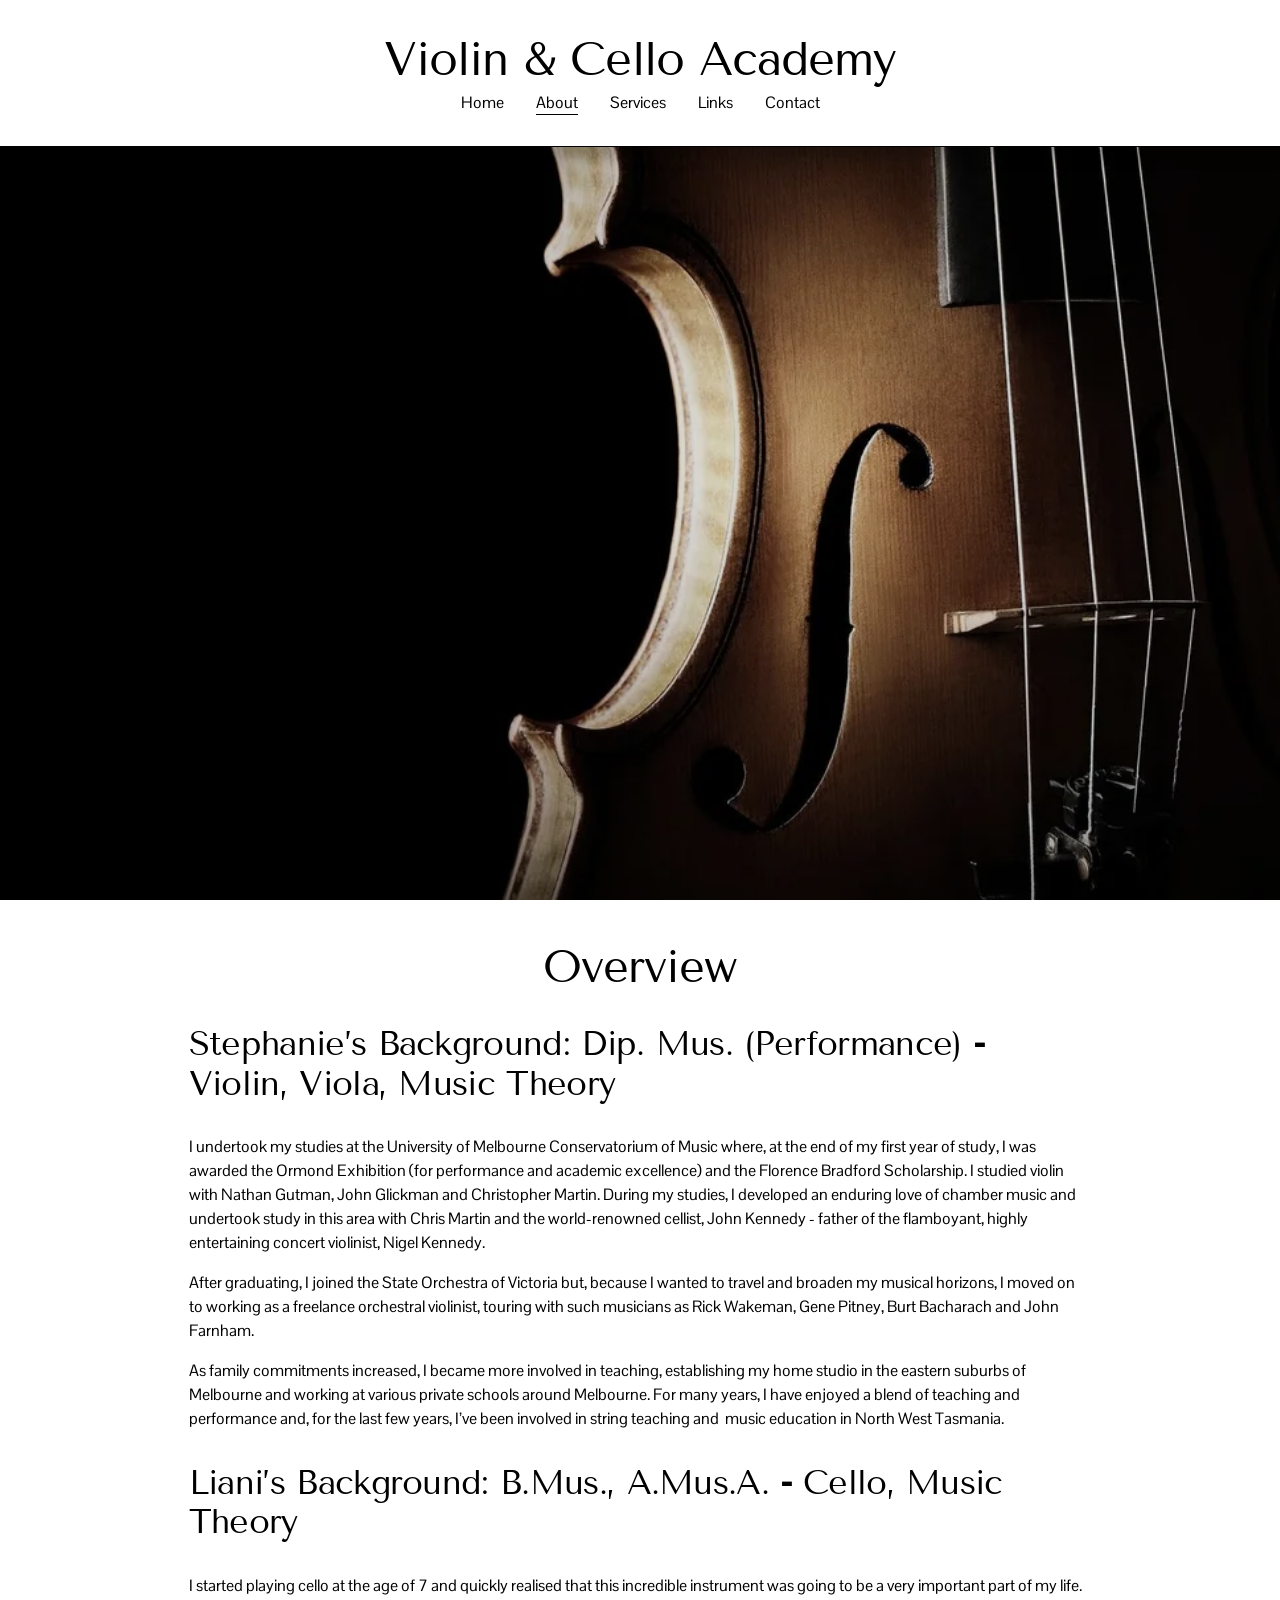
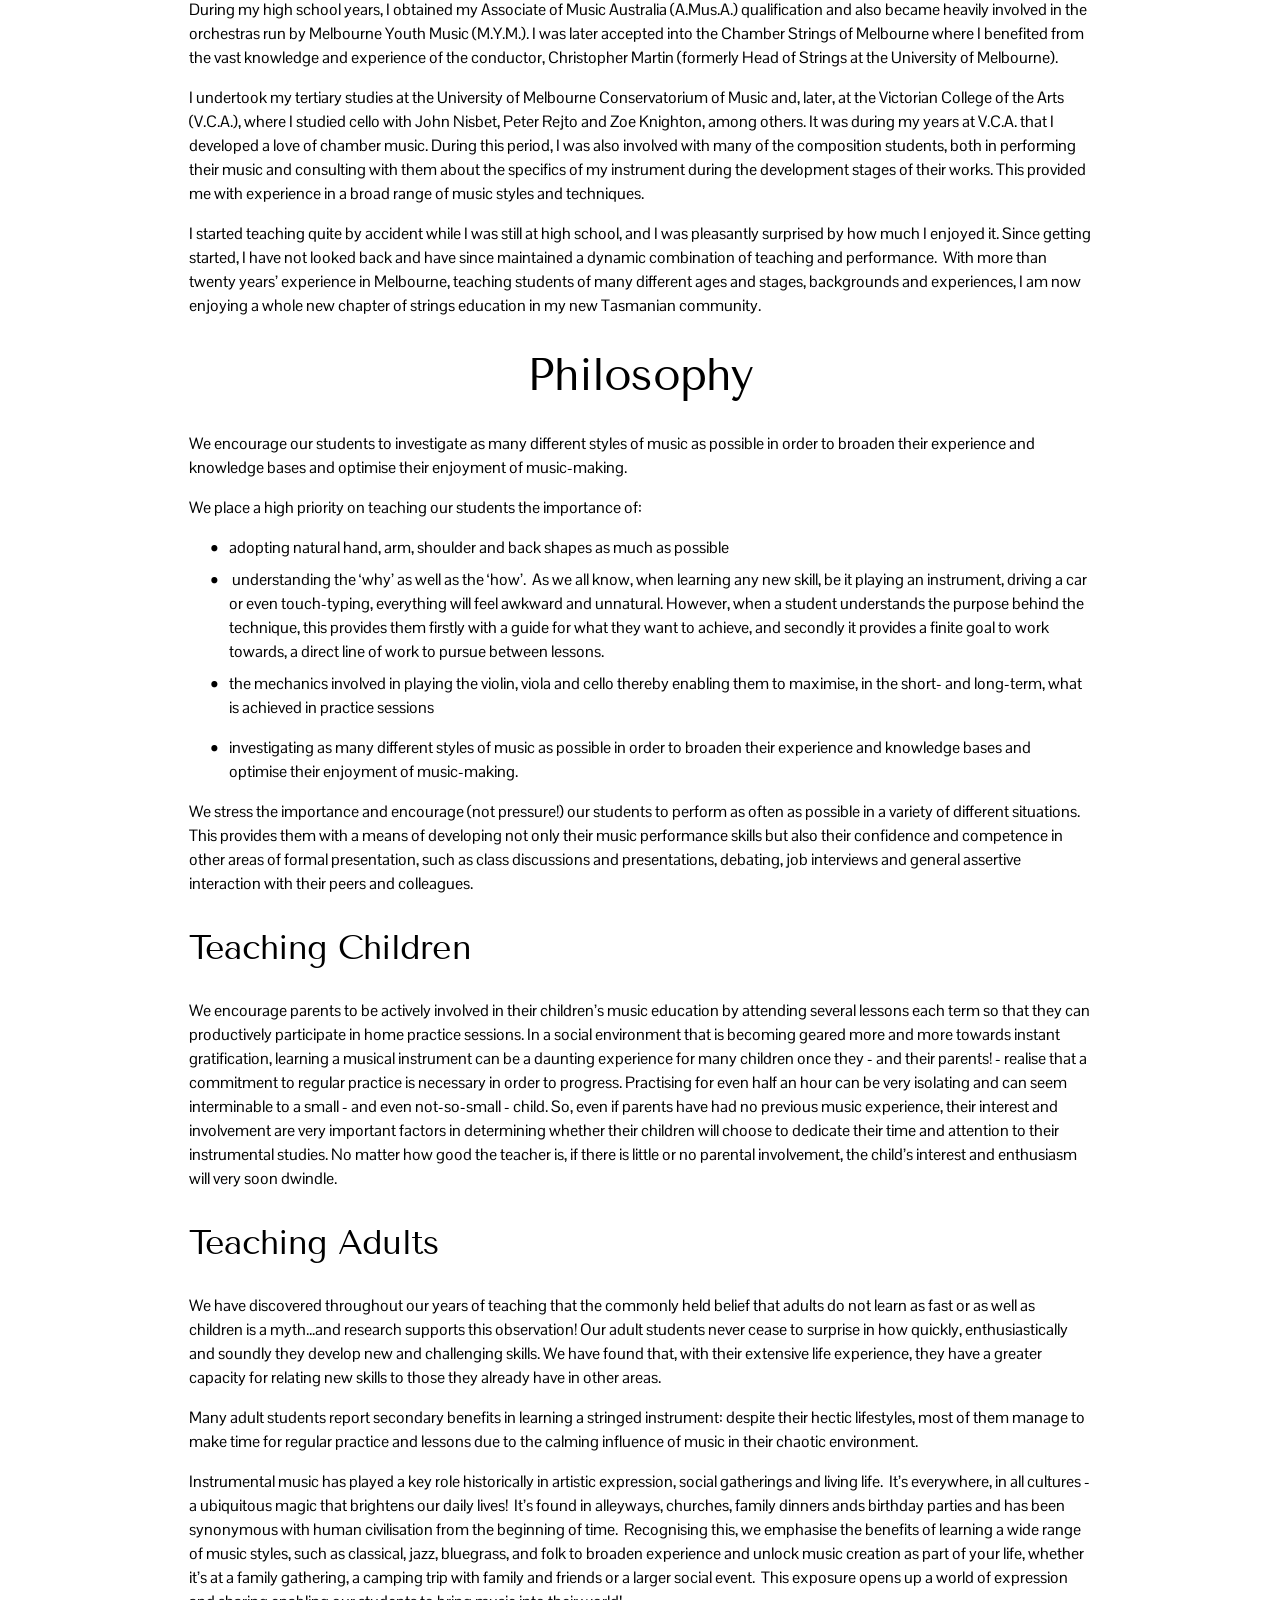
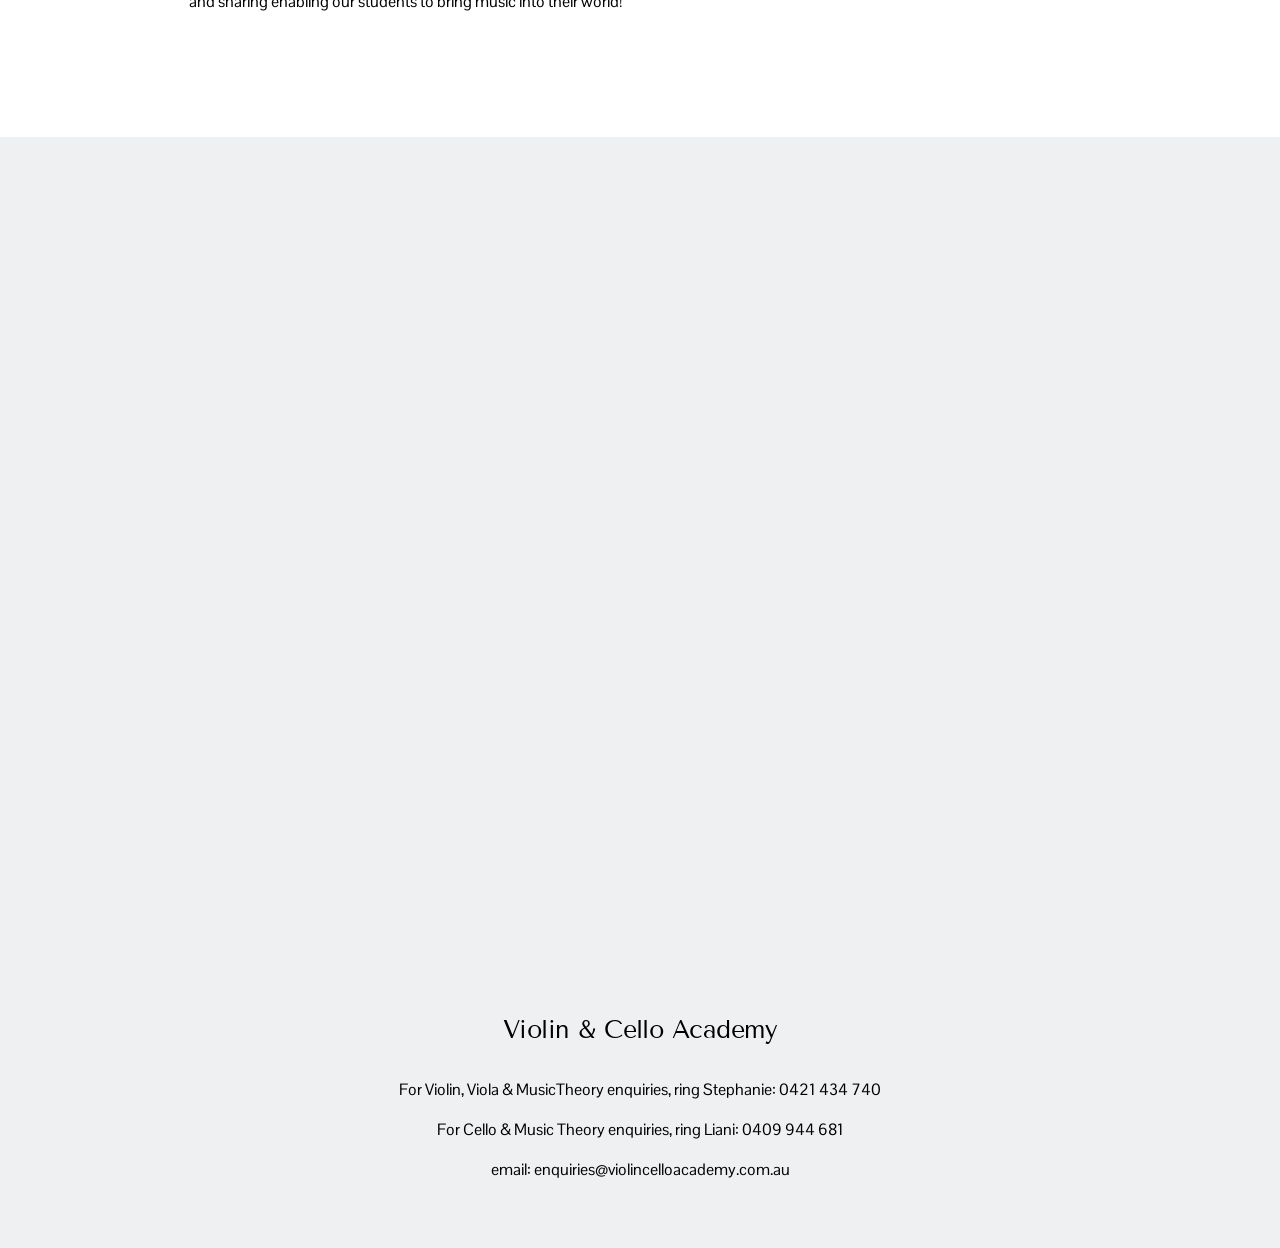
==== commit 7423e090: "Deep clone: vendor all CSS, JS, fonts, and images for local hosting Mirror CDN assets from Squarespa" ====
--- a/about.html
+++ b/about.html
@@ -7,7 +7,7 @@
 <base href="">
 <meta charset="utf-8" />
 <title>About &mdash; Violin &amp; Cello Academy</title>
-<meta http-equiv="Accept-CH" content="Sec-CH-UA-Platform-Version, Sec-CH-UA-Model" /><link rel="icon" type="image/x-icon" href="https://images.squarespace-cdn.com/content/v1/60893811b06e27343e6a956f/ae506a14-e5eb-49b5-ad0a-4d10fb053023/favicon.ico?format=100w"/>
+<meta http-equiv="Accept-CH" content="Sec-CH-UA-Platform-Version, Sec-CH-UA-Model" /><link rel="icon" type="image/x-icon" href="images.squarespace-cdn.com/content/v1/60893811b06e27343e6a956f/ae506a14-e5eb-49b5-ad0a-4d10fb053023/favicon.ico@format=100w"/>
 <link rel="canonical" href="about.html"/>
 <meta property="og:site_name" content="Violin &amp; Cello Academy"/>
 <meta property="og:title" content="About &mdash; Violin &amp; Cello Academy"/>
@@ -19,21 +19,21 @@
 <meta name="twitter:url" content="https://violincelloacademy.com.au/about"/>
 <meta name="twitter:card" content="summary"/>
 <meta name="description" content="" />
-<link rel="preconnect" href="https://images.squarespace-cdn.com">
+<link rel="preconnect" href="images.squarespace-cdn.com/index.html">
 <link rel="preconnect" href="https://fonts.gstatic.com" crossorigin>
-<link rel="stylesheet" href="https://fonts.googleapis.com/css2?family=Tenor+Sans:ital,wght@0,400&family=Pontano+Sans:ital,wght@0,400;0,700"><script type="text/javascript" crossorigin="anonymous" defer="true" nomodule="nomodule" src="https://assets.squarespace.com/@sqs/polyfiller/1.6/legacy.js"></script>
-<script type="text/javascript" crossorigin="anonymous" defer="true" src="https://assets.squarespace.com/@sqs/polyfiller/1.6/modern.js"></script>
+<link rel="stylesheet" href="fonts.googleapis.com/css2@family=Tenor+Sans%253Aital,wght@0,400&amp;family=Pontano+Sans%253Aital,wght@0,400%3B0,700.css"><script type="text/javascript" crossorigin="anonymous" defer="true" nomodule="nomodule" src="assets.squarespace.com/@sqs/polyfiller/1.6/legacy.js"></script>
+<script type="text/javascript" crossorigin="anonymous" defer="true" src="assets.squarespace.com/@sqs/polyfiller/1.6/modern.js"></script>
 <script type="text/javascript">SQUARESPACE_ROLLUPS = {};</script>
 <script>(function(rollups, name) { if (!rollups[name]) { rollups[name] = {}; } rollups[name].js = ["//assets.squarespace.com/universal/scripts-compressed/extract-css-runtime-ab69946626591ccd-min.en-US.js"]; })(SQUARESPACE_ROLLUPS, 'squarespace-extract_css_runtime');</script>
-<script crossorigin="anonymous" src="https://assets.squarespace.com/universal/scripts-compressed/extract-css-runtime-ab69946626591ccd-min.en-US.js" defer ></script><script>(function(rollups, name) { if (!rollups[name]) { rollups[name] = {}; } rollups[name].js = ["//assets.squarespace.com/universal/scripts-compressed/extract-css-moment-js-vendor-6f2a1f6ec9a41489-min.en-US.js"]; })(SQUARESPACE_ROLLUPS, 'squarespace-extract_css_moment_js_vendor');</script>
-<script crossorigin="anonymous" src="https://assets.squarespace.com/universal/scripts-compressed/extract-css-moment-js-vendor-6f2a1f6ec9a41489-min.en-US.js" defer ></script><script>(function(rollups, name) { if (!rollups[name]) { rollups[name] = {}; } rollups[name].js = ["//assets.squarespace.com/universal/scripts-compressed/cldr-resource-pack-22c6db795661f68d-min.en-US.js"]; })(SQUARESPACE_ROLLUPS, 'squarespace-cldr_resource_pack');</script>
-<script crossorigin="anonymous" src="https://assets.squarespace.com/universal/scripts-compressed/cldr-resource-pack-22c6db795661f68d-min.en-US.js" defer ></script><script>(function(rollups, name) { if (!rollups[name]) { rollups[name] = {}; } rollups[name].js = ["//assets.squarespace.com/universal/scripts-compressed/common-vendors-stable-b8d716935110c7b2-min.en-US.js"]; })(SQUARESPACE_ROLLUPS, 'squarespace-common_vendors_stable');</script>
-<script crossorigin="anonymous" src="https://assets.squarespace.com/universal/scripts-compressed/common-vendors-stable-b8d716935110c7b2-min.en-US.js" defer ></script><script>(function(rollups, name) { if (!rollups[name]) { rollups[name] = {}; } rollups[name].js = ["//assets.squarespace.com/universal/scripts-compressed/common-vendors-8e170465b68f28f0-min.en-US.js"]; })(SQUARESPACE_ROLLUPS, 'squarespace-common_vendors');</script>
-<script crossorigin="anonymous" src="https://assets.squarespace.com/universal/scripts-compressed/common-vendors-8e170465b68f28f0-min.en-US.js" defer ></script><script>(function(rollups, name) { if (!rollups[name]) { rollups[name] = {}; } rollups[name].js = ["//assets.squarespace.com/universal/scripts-compressed/common-c2dff74158a8d804-min.en-US.js"]; })(SQUARESPACE_ROLLUPS, 'squarespace-common');</script>
-<script crossorigin="anonymous" src="https://assets.squarespace.com/universal/scripts-compressed/common-c2dff74158a8d804-min.en-US.js" defer ></script><script>(function(rollups, name) { if (!rollups[name]) { rollups[name] = {}; } rollups[name].js = ["//assets.squarespace.com/universal/scripts-compressed/performance-efb529d57db762a2-min.en-US.js"]; })(SQUARESPACE_ROLLUPS, 'squarespace-performance');</script>
-<script crossorigin="anonymous" src="https://assets.squarespace.com/universal/scripts-compressed/performance-efb529d57db762a2-min.en-US.js" defer ></script><script data-name="static-context">Static = window.Static || {}; Static.SQUARESPACE_CONTEXT = {"betaFeatureFlags":["override_block_styles","campaigns_table_v2","scripts_defer","new_stacked_index","enable_form_submission_trigger","marketing_automations","campaigns_thumbnail_layout","supports_versioned_template_assets","marketing_landing_page","enable_modernized_pdp_m3_layout_ux","contacts_and_campaigns_redesign","campaigns_new_image_layout_picker","i18n_beta_website_locales","member_areas_feature","form_block_first_last_name_required","nested_categories","order_status_page_checkout_landing_enabled","modernized-pdp-m2-enabled","campaigns_discount_section_in_automations","campaigns_discount_section_in_blasts","campaigns_merch_state","form_block_first_last_name_show","campaigns_import_discounts","enable_modernized_pdp_m3_fluid"],"facebookAppId":"314192535267336","facebookApiVersion":"v6.0","rollups":{"squarespace-announcement-bar":{"js":"//assets.squarespace.com/universal/scripts-compressed/announcement-bar-7036317c553af087-min.en-US.js"},"squarespace-audio-player":{"css":"//assets.squarespace.com/universal/styles-compressed/audio-player-b05f5197a871c566-min.en-US.css","js":"//assets.squarespace.com/universal/scripts-compressed/audio-player-8557a39302bfddf9-min.en-US.js"},"squarespace-blog-collection-list":{"css":"//assets.squarespace.com/universal/styles-compressed/blog-collection-list-b4046463b72f34e2-min.en-US.css","js":"//assets.squarespace.com/universal/scripts-compressed/blog-collection-list-9717a2a3829ec4c6-min.en-US.js"},"squarespace-calendar-block-renderer":{"css":"//assets.squarespace.com/universal/styles-compressed/calendar-block-renderer-c3fef2a497c8e56b-min.en-US.css","js":"//assets.squarespace.com/universal/scripts-compressed/calendar-block-renderer-4b11f4047abaefea-min.en-US.js"},"squarespace-chartjs-helpers":{"css":"//assets.squarespace.com/universal/styles-compressed/chartjs-helpers-96b256171ee039c1-min.en-US.css","js":"//assets.squarespace.com/universal/scripts-compressed/chartjs-helpers-9a08e287f640caaa-min.en-US.js"},"squarespace-comments":{"css":"//assets.squarespace.com/universal/styles-compressed/comments-fb3a69bb170a48df-min.en-US.css","js":"//assets.squarespace.com/universal/scripts-compressed/comments-7e46385d9f06c68c-min.en-US.js"},"squarespace-custom-css-popup":{"css":"//assets.squarespace.com/universal/styles-compressed/custom-css-popup-7b81162680d08957-min.en-US.css","js":"//assets.squarespace.com/universal/scripts-compressed/custom-css-popup-cfd81b64cd361e34-min.en-US.js"},"squarespace-dialog":{"css":"//assets.squarespace.com/universal/styles-compressed/dialog-b685267b794639f4-min.en-US.css","js":"//assets.squarespace.com/universal/scripts-compressed/dialog-dbe066ae53513283-min.en-US.js"},"squarespace-events-collection":{"css":"//assets.squarespace.com/universal/styles-compressed/events-collection-c3fef2a497c8e56b-min.en-US.css","js":"//assets.squarespace.com/universal/scripts-compressed/events-collection-ad4b1e1cc6bbc337-min.en-US.js"},"squarespace-form-rendering-utils":{"js":"//assets.squarespace.com/universal/scripts-compressed/form-rendering-utils-8c98a1f7af17a729-min.en-US.js"},"squarespace-forms":{"css":"//assets.squarespace.com/universal/styles-compressed/forms-0afd3c6ac30bbab1-min.en-US.css","js":"//assets.squarespace.com/universal/scripts-compressed/forms-a43b4eaef3ed0f5d-min.en-US.js"},"squarespace-gallery-collection-list":{"css":"//assets.squarespace.com/universal/styles-compressed/gallery-collection-list-b4046463b72f34e2-min.en-US.css","js":"//assets.squarespace.com/universal/scripts-compressed/gallery-collection-list-195636147a67fae1-min.en-US.js"},"squarespace-image-zoom":{"css":"//assets.squarespace.com/universal/styles-compressed/image-zoom-b4046463b72f34e2-min.en-US.css","js":"//assets.squarespace.com/universal/scripts-compressed/image-zoom-58ede0a154aca662-min.en-US.js"},"squarespace-pinterest":{"css":"//assets.squarespace.com/universal/styles-compressed/pinterest-b4046463b72f34e2-min.en-US.css","js":"//assets.squarespace.com/universal/scripts-compressed/pinterest-5a4a606f64606a90-min.en-US.js"},"squarespace-popup-overlay":{"css":"//assets.squarespace.com/universal/styles-compressed/popup-overlay-b742b752f5880972-min.en-US.css","js":"//assets.squarespace.com/universal/scripts-compressed/popup-overlay-77d1b3d78fc5159a-min.en-US.js"},"squarespace-product-quick-view":{"css":"//assets.squarespace.com/universal/styles-compressed/product-quick-view-bbeec24aec38391d-min.en-US.css","js":"//assets.squarespace.com/universal/scripts-compressed/product-quick-view-8c0bcc3d049942c7-min.en-US.js"},"squarespace-products-collection-item-v2":{"css":"//assets.squarespace.com/universal/styles-compressed/products-collection-item-v2-b4046463b72f34e2-min.en-US.css","js":"//assets.squarespace.com/universal/scripts-compressed/products-collection-item-v2-e6cc7cbc59f8b7c8-min.en-US.js"},"squarespace-products-collection-list-v2":{"css":"//assets.squarespace.com/universal/styles-compressed/products-collection-list-v2-b4046463b72f34e2-min.en-US.css","js":"//assets.squarespace.com/universal/scripts-compressed/products-collection-list-v2-ce11cb0ed00f6e66-min.en-US.js"},"squarespace-search-page":{"css":"//assets.squarespace.com/universal/styles-compressed/search-page-90a67fc09b9b32c6-min.en-US.css","js":"//assets.squarespace.com/universal/scripts-compressed/search-page-2ca2c3c222284fb9-min.en-US.js"},"squarespace-search-preview":{"js":"//assets.squarespace.com/universal/scripts-compressed/search-preview-032a7046028aa65f-min.en-US.js"},"squarespace-simple-liking":{"css":"//assets.squarespace.com/universal/styles-compressed/simple-liking-701bf8bbc05ec6aa-min.en-US.css","js":"//assets.squarespace.com/universal/scripts-compressed/simple-liking-b1ba7891c20e15f0-min.en-US.js"},"squarespace-social-buttons":{"css":"//assets.squarespace.com/universal/styles-compressed/social-buttons-95032e5fa98e47a5-min.en-US.css","js":"//assets.squarespace.com/universal/scripts-compressed/social-buttons-70c0792a8605c954-min.en-US.js"},"squarespace-tourdates":{"css":"//assets.squarespace.com/universal/styles-compressed/tourdates-b4046463b72f34e2-min.en-US.css","js":"//assets.squarespace.com/universal/scripts-compressed/tourdates-8d4ca519c4cbc951-min.en-US.js"},"squarespace-website-overlays-manager":{"css":"//assets.squarespace.com/universal/styles-compressed/website-overlays-manager-07ea5a4e004e6710-min.en-US.css","js":"//assets.squarespace.com/universal/scripts-compressed/website-overlays-manager-3854f53130029ad0-min.en-US.js"}},"pageType":2,"website":{"id":"60893811b06e27343e6a956f","identifier":"grouse-turbot-6et5","websiteType":1,"contentModifiedOn":1719291661661,"cloneable":false,"hasBeenCloneable":false,"siteStatus":{},"language":"en-US","translationLocale":"en-US","formattingLocale":"en-US","timeZone":"Australia/Melbourne","machineTimeZoneOffset":36000000,"timeZoneOffset":36000000,"timeZoneAbbr":"AEST","siteTitle":"Violin & Cello Academy","fullSiteTitle":"About \u2014 Violin & Cello Academy","location":{"addressTitle":"Violin Cello Academy","addressLine1":"","addressLine2":"Melbourne, VIC, 3000","addressCountry":"Australia"},"shareButtonOptions":{"7":true,"2":true,"4":true,"3":true,"1":true,"6":true,"8":true},"authenticUrl":"https://violincelloacademy.com.au","internalUrl":"https://grouse-turbot-6et5.squarespace.com","baseUrl":"https://violincelloacademy.com.au","primaryDomain":"violincelloacademy.com.au","sslSetting":3,"isHstsEnabled":true,"socialAccounts":[{"serviceId":64,"addedOn":1619605521743,"profileUrl":"http://www.instagram.com/squarespace","iconEnabled":true,"serviceName":"instagram-unauth"},{"serviceId":60,"addedOn":1619605521750,"profileUrl":"http://www.facebook.com/squarespace","iconEnabled":true,"serviceName":"facebook-unauth"},{"serviceId":69,"addedOn":1619605521758,"profileUrl":"http://youtube.com/squarespace","iconEnabled":true,"serviceName":"youtube-unauth"}],"typekitId":"","statsMigrated":false,"imageMetadataProcessingEnabled":false,"screenshotId":"b9839b041e45f842c70a5bc7c2a6fbe631a58eac61eaa5b15e24e301364d2115","captchaSettings":{"siteKey":"6Le7N0YgAAAAAOYP5Zs63_ICdZ1OD5R7XkNs381u","enabledForDonations":false},"showOwnerLogin":false},"websiteSettings":{"id":"60893811b06e27343e6a9572","websiteId":"60893811b06e27343e6a956f","subjects":[],"country":"AU","state":"","simpleLikingEnabled":true,"popupOverlaySettings":{"style":1,"enabledPages":[]},"commentLikesAllowed":true,"commentAnonAllowed":true,"commentThreaded":true,"commentApprovalRequired":false,"commentAvatarsOn":true,"commentSortType":2,"commentFlagThreshold":0,"commentFlagsAllowed":true,"commentEnableByDefault":true,"commentDisableAfterDaysDefault":0,"disqusShortname":"","commentsEnabled":false,"contactPhoneNumber":"+61 421 434 740","businessHours":{"monday":{"text":"12:00 - 20:00","ranges":[{"from":720,"to":1200}]},"tuesday":{"text":"12:00 - 20:00","ranges":[{"from":720,"to":1200}]},"wednesday":{"text":"","ranges":[{}]},"thursday":{"text":"12:00 - 20:00","ranges":[{"from":720,"to":1200}]},"friday":{"text":"12:00 - 20:00","ranges":[{"from":720,"to":1200}]},"saturday":{"text":"12:00 - 20:00","ranges":[{"from":720,"to":1200}]},"sunday":{"text":"","ranges":[{}]}},"storeSettings":{"returnPolicy":null,"termsOfService":null,"privacyPolicy":null,"expressCheckout":false,"continueShoppingLinkUrl":"/","useLightCart":false,"showNoteField":false,"shippingCountryDefaultValue":"US","billToShippingDefaultValue":false,"showShippingPhoneNumber":true,"isShippingPhoneRequired":false,"showBillingPhoneNumber":true,"isBillingPhoneRequired":false,"currenciesSupported":["USD","CAD","GBP","AUD","EUR","CHF","NOK","SEK","DKK","NZD","SGD","MXN","HKD","CZK","ILS","MYR","RUB","PHP","PLN","THB","BRL","ARS","COP","IDR","INR","JPY","ZAR"],"defaultCurrency":"USD","selectedCurrency":"AUD","measurementStandard":2,"showCustomCheckoutForm":false,"checkoutPageMarketingOptInEnabled":false,"enableMailingListOptInByDefault":false,"sameAsRetailLocation":false,"merchandisingSettings":{"scarcityEnabledOnProductItems":false,"scarcityEnabledOnProductBlocks":false,"scarcityMessageType":"DEFAULT_SCARCITY_MESSAGE","scarcityThreshold":10,"multipleQuantityAllowedForServices":true,"restockNotificationsEnabled":false,"restockNotificationsSuccessText":"","restockNotificationsMailingListSignUpEnabled":false,"relatedProductsEnabled":false,"relatedProductsOrdering":"random","soldOutVariantsDropdownDisabled":false,"productComposerOptedIn":false,"productComposerABTestOptedOut":false,"productReviewsEnabled":false,"displayImportedProductReviewsEnabled":false,"hasOptedToCollectNativeReviews":false},"minimumOrderSubtotalEnabled":false,"minimumOrderSubtotal":{"currency":"AUD","value":"0.00"},"addToCartConfirmationType":2,"isLive":false,"multipleQuantityAllowedForServices":true},"useEscapeKeyToLogin":false,"ssBadgeType":1,"ssBadgePosition":4,"ssBadgeVisibility":1,"ssBadgeDevices":1,"pinterestOverlayOptions":{"mode":"disabled"},"userAccountsSettings":{"loginAllowed":false,"signupAllowed":false}},"cookieSettings":{"isCookieBannerEnabled":false,"isRestrictiveCookiePolicyEnabled":false,"cookieBannerText":"","cookieBannerTheme":"","cookieBannerVariant":"","cookieBannerPosition":"","cookieBannerCtaVariant":"","cookieBannerCtaText":"","cookieBannerAcceptType":"OPT_IN","cookieBannerOptOutCtaText":"","cookieBannerHasOptOut":false,"cookieBannerHasManageCookies":true,"cookieBannerManageCookiesLabel":"","cookieBannerSavedPreferencesText":"","cookieBannerSavedPreferencesLayout":"PILL"},"websiteCloneable":false,"collection":{"title":"About","id":"60961fdc916f0f717163caad","fullUrl":"/about","type":10,"permissionType":1},"subscribed":false,"appDomain":"squarespace.com","templateTweakable":true,"tweakJSON":{"form-use-theme-colors":"false","header-logo-height":"20px","header-mobile-logo-max-height":"30px","header-vert-padding":"2.4vw","header-width":"Full","maxPageWidth":"2000px","mobile-header-vert-padding":"6vw","pagePadding":"3vw","tweak-blog-alternating-side-by-side-image-aspect-ratio":"1:1 Square","tweak-blog-alternating-side-by-side-image-spacing":"6%","tweak-blog-alternating-side-by-side-meta-spacing":"20px","tweak-blog-alternating-side-by-side-primary-meta":"Categories","tweak-blog-alternating-side-by-side-read-more-spacing":"20px","tweak-blog-alternating-side-by-side-secondary-meta":"Date","tweak-blog-basic-grid-columns":"2","tweak-blog-basic-grid-image-aspect-ratio":"3:2 Standard","tweak-blog-basic-grid-image-spacing":"50px","tweak-blog-basic-grid-meta-spacing":"37px","tweak-blog-basic-grid-primary-meta":"Categories","tweak-blog-basic-grid-read-more-spacing":"37px","tweak-blog-basic-grid-secondary-meta":"Date","tweak-blog-item-custom-width":"55","tweak-blog-item-show-author-profile":"false","tweak-blog-item-width":"Custom","tweak-blog-masonry-columns":"2","tweak-blog-masonry-horizontal-spacing":"150px","tweak-blog-masonry-image-spacing":"40px","tweak-blog-masonry-meta-spacing":"20px","tweak-blog-masonry-primary-meta":"Categories","tweak-blog-masonry-read-more-spacing":"11px","tweak-blog-masonry-secondary-meta":"None","tweak-blog-masonry-vertical-spacing":"110px","tweak-blog-side-by-side-image-aspect-ratio":"1:1 Square","tweak-blog-side-by-side-image-spacing":"6%","tweak-blog-side-by-side-meta-spacing":"20px","tweak-blog-side-by-side-primary-meta":"Categories","tweak-blog-side-by-side-read-more-spacing":"20px","tweak-blog-side-by-side-secondary-meta":"Date","tweak-blog-single-column-image-spacing":"50px","tweak-blog-single-column-meta-spacing":"30px","tweak-blog-single-column-primary-meta":"Categories","tweak-blog-single-column-read-more-spacing":"30px","tweak-blog-single-column-secondary-meta":"Date","tweak-events-stacked-show-thumbnails":"true","tweak-events-stacked-thumbnail-size":"3:2 Standard","tweak-fixed-header":"true","tweak-fixed-header-style":"Basic","tweak-global-animations-animation-curve":"ease","tweak-global-animations-animation-delay":"0.6s","tweak-global-animations-animation-duration":"0.90s","tweak-global-animations-animation-style":"fade","tweak-global-animations-animation-type":"fade","tweak-global-animations-complexity-level":"detailed","tweak-global-animations-enabled":"true","tweak-portfolio-grid-basic-custom-height":"50","tweak-portfolio-grid-overlay-custom-height":"50","tweak-portfolio-hover-follow-acceleration":"10%","tweak-portfolio-hover-follow-animation-duration":"Medium","tweak-portfolio-hover-follow-animation-type":"Fade","tweak-portfolio-hover-follow-delimiter":"Hyphen","tweak-portfolio-hover-follow-front":"false","tweak-portfolio-hover-follow-layout":"Inline","tweak-portfolio-hover-follow-size":"93","tweak-portfolio-hover-follow-text-spacing-x":"1.5","tweak-portfolio-hover-follow-text-spacing-y":"1.5","tweak-portfolio-hover-static-animation-duration":"Medium","tweak-portfolio-hover-static-animation-type":"Scale Up","tweak-portfolio-hover-static-delimiter":"Forward Slash","tweak-portfolio-hover-static-front":"false","tweak-portfolio-hover-static-layout":"Stacked","tweak-portfolio-hover-static-size":"75","tweak-portfolio-hover-static-text-spacing-x":"1.5","tweak-portfolio-hover-static-text-spacing-y":"1.5","tweak-portfolio-index-background-animation-duration":"Medium","tweak-portfolio-index-background-animation-type":"Fade","tweak-portfolio-index-background-custom-height":"50","tweak-portfolio-index-background-delimiter":"None","tweak-portfolio-index-background-height":"Large","tweak-portfolio-index-background-horizontal-alignment":"Center","tweak-portfolio-index-background-link-format":"Stacked","tweak-portfolio-index-background-persist":"false","tweak-portfolio-index-background-vertical-alignment":"Middle","tweak-portfolio-index-background-width":"Full","tweak-transparent-header":"false"},"templateId":"5c5a519771c10ba3470d8101","templateVersion":"7.1","pageFeatures":[1,2,4],"gmRenderKey":"QUl6YVN5Q0JUUk9xNkx1dkZfSUUxcjQ2LVQ0QWVUU1YtMGQ3bXk4","templateScriptsRootUrl":"https://static1.squarespace.com/static/vta/5c5a519771c10ba3470d8101/scripts/","impersonatedSession":false,"tzData":{"zones":[[600,"AV","AE%sT",null]],"rules":{"AV":[[1995,2005,null,"Mar","lastSun","2:00s","0","S"],[2001,2007,null,"Oct","lastSun","2:00s","1:00","D"],[2006,"only",null,"Apr","Sun>=1","2:00s","0","S"],[2007,"only",null,"Mar","lastSun","2:00s","0","S"],[2008,"max",null,"Apr","Sun>=1","2:00s","0","S"],[2008,"max",null,"Oct","Sun>=1","2:00s","1:00","D"]]}},"showAnnouncementBar":false,"recaptchaEnterpriseContext":{"recaptchaEnterpriseSiteKey":"6LdDFQwjAAAAAPigEvvPgEVbb7QBm-TkVJdDTlAv"},"i18nContext":{"timeZoneData":{"id":"Australia/Melbourne","name":"Eastern Australia Time"}},"env":"PRODUCTION","visitorFormContext":{"formFieldFormats":{"initialPhoneFormat":{"id":0,"type":"PHONE_NUMBER","country":"AU","labelLocale":"en-US","fields":[{"type":"FIELD","label":"1","identifier":"1","length":1,"required":false,"metadata":{}},{"type":"SEPARATOR","label":" ","identifier":"Space","length":0,"required":false,"metadata":{}},{"type":"FIELD","label":"2","identifier":"2","length":4,"required":false,"metadata":{}},{"type":"SEPARATOR","label":" ","identifier":"Space","length":0,"required":false,"metadata":{}},{"type":"FIELD","label":"3","identifier":"3","length":15,"required":false,"metadata":{}}]},"initialNameOrder":"GIVEN_FIRST","initialAddressFormat":{"id":0,"type":"ADDRESS","country":"AU","labelLocale":"en","fields":[{"type":"FIELD","label":"Address Line 1","identifier":"Line1","length":0,"required":true,"metadata":{"autocomplete":"address-line1"}},{"type":"SEPARATOR","label":"\n","identifier":"Newline","length":0,"required":false,"metadata":{}},{"type":"FIELD","label":"Address Line 2","identifier":"Line2","length":0,"required":false,"metadata":{"autocomplete":"address-line2"}},{"type":"SEPARATOR","label":"\n","identifier":"Newline","length":0,"required":false,"metadata":{}},{"type":"FIELD","label":"Suburb","identifier":"City","length":0,"required":true,"metadata":{"autocomplete":"address-level2"}},{"type":"SEPARATOR","label":" ","identifier":"Space","length":0,"required":false,"metadata":{}},{"type":"FIELD","label":"State","identifier":"State","length":0,"required":true,"metadata":{"autocomplete":"address-level1"}},{"type":"SEPARATOR","label":" ","identifier":"Space","length":0,"required":false,"metadata":{}},{"type":"FIELD","label":"Postcode","identifier":"Zip","length":0,"required":true,"metadata":{"autocomplete":"postal-code"}}]},"countries":[{"name":"Afghanistan","code":"AF","phoneCode":"+93"},{"name":"\u00C5land Islands","code":"AX","phoneCode":"+358"},{"name":"Albania","code":"AL","phoneCode":"+355"},{"name":"Algeria","code":"DZ","phoneCode":"+213"},{"name":"American Samoa","code":"AS","phoneCode":"+1"},{"name":"Andorra","code":"AD","phoneCode":"+376"},{"name":"Angola","code":"AO","phoneCode":"+244"},{"name":"Anguilla","code":"AI","phoneCode":"+1"},{"name":"Antigua & Barbuda","code":"AG","phoneCode":"+1"},{"name":"Argentina","code":"AR","phoneCode":"+54"},{"name":"Armenia","code":"AM","phoneCode":"+374"},{"name":"Aruba","code":"AW","phoneCode":"+297"},{"name":"Ascension Island","code":"AC","phoneCode":"+247"},{"name":"Australia","code":"AU","phoneCode":"+61"},{"name":"Austria","code":"AT","phoneCode":"+43"},{"name":"Azerbaijan","code":"AZ","phoneCode":"+994"},{"name":"Bahamas","code":"BS","phoneCode":"+1"},{"name":"Bahrain","code":"BH","phoneCode":"+973"},{"name":"Bangladesh","code":"BD","phoneCode":"+880"},{"name":"Barbados","code":"BB","phoneCode":"+1"},{"name":"Belarus","code":"BY","phoneCode":"+375"},{"name":"Belgium","code":"BE","phoneCode":"+32"},{"name":"Belize","code":"BZ","phoneCode":"+501"},{"name":"Benin","code":"BJ","phoneCode":"+229"},{"name":"Bermuda","code":"BM","phoneCode":"+1"},{"name":"Bhutan","code":"BT","phoneCode":"+975"},{"name":"Bolivia","code":"BO","phoneCode":"+591"},{"name":"Bosnia & Herzegovina","code":"BA","phoneCode":"+387"},{"name":"Botswana","code":"BW","phoneCode":"+267"},{"name":"Brazil","code":"BR","phoneCode":"+55"},{"name":"British Indian Ocean Territory","code":"IO","phoneCode":"+246"},{"name":"British Virgin Islands","code":"VG","phoneCode":"+1"},{"name":"Brunei","code":"BN","phoneCode":"+673"},{"name":"Bulgaria","code":"BG","phoneCode":"+359"},{"name":"Burkina Faso","code":"BF","phoneCode":"+226"},{"name":"Burundi","code":"BI","phoneCode":"+257"},{"name":"Cambodia","code":"KH","phoneCode":"+855"},{"name":"Cameroon","code":"CM","phoneCode":"+237"},{"name":"Canada","code":"CA","phoneCode":"+1"},{"name":"Cape Verde","code":"CV","phoneCode":"+238"},{"name":"Caribbean Netherlands","code":"BQ","phoneCode":"+599"},{"name":"Cayman Islands","code":"KY","phoneCode":"+1"},{"name":"Central African Republic","code":"CF","phoneCode":"+236"},{"name":"Chad","code":"TD","phoneCode":"+235"},{"name":"Chile","code":"CL","phoneCode":"+56"},{"name":"China","code":"CN","phoneCode":"+86"},{"name":"Christmas Island","code":"CX","phoneCode":"+61"},{"name":"Cocos (Keeling) Islands","code":"CC","phoneCode":"+61"},{"name":"Colombia","code":"CO","phoneCode":"+57"},{"name":"Comoros","code":"KM","phoneCode":"+269"},{"name":"Congo - Brazzaville","code":"CG","phoneCode":"+242"},{"name":"Congo - Kinshasa","code":"CD","phoneCode":"+243"},{"name":"Cook Islands","code":"CK","phoneCode":"+682"},{"name":"Costa Rica","code":"CR","phoneCode":"+506"},{"name":"C\u00F4te d\u2019Ivoire","code":"CI","phoneCode":"+225"},{"name":"Croatia","code":"HR","phoneCode":"+385"},{"name":"Cuba","code":"CU","phoneCode":"+53"},{"name":"Cura\u00E7ao","code":"CW","phoneCode":"+599"},{"name":"Cyprus","code":"CY","phoneCode":"+357"},{"name":"Czechia","code":"CZ","phoneCode":"+420"},{"name":"Denmark","code":"DK","phoneCode":"+45"},{"name":"Djibouti","code":"DJ","phoneCode":"+253"},{"name":"Dominica","code":"DM","phoneCode":"+1"},{"name":"Dominican Republic","code":"DO","phoneCode":"+1"},{"name":"Ecuador","code":"EC","phoneCode":"+593"},{"name":"Egypt","code":"EG","phoneCode":"+20"},{"name":"El Salvador","code":"SV","phoneCode":"+503"},{"name":"Equatorial Guinea","code":"GQ","phoneCode":"+240"},{"name":"Eritrea","code":"ER","phoneCode":"+291"},{"name":"Estonia","code":"EE","phoneCode":"+372"},{"name":"Eswatini","code":"SZ","phoneCode":"+268"},{"name":"Ethiopia","code":"ET","phoneCode":"+251"},{"name":"Falkland Islands","code":"FK","phoneCode":"+500"},{"name":"Faroe Islands","code":"FO","phoneCode":"+298"},{"name":"Fiji","code":"FJ","phoneCode":"+679"},{"name":"Finland","code":"FI","phoneCode":"+358"},{"name":"France","code":"FR","phoneCode":"+33"},{"name":"French Guiana","code":"GF","phoneCode":"+594"},{"name":"French Polynesia","code":"PF","phoneCode":"+689"},{"name":"Gabon","code":"GA","phoneCode":"+241"},{"name":"Gambia","code":"GM","phoneCode":"+220"},{"name":"Georgia","code":"GE","phoneCode":"+995"},{"name":"Germany","code":"DE","phoneCode":"+49"},{"name":"Ghana","code":"GH","phoneCode":"+233"},{"name":"Gibraltar","code":"GI","phoneCode":"+350"},{"name":"Greece","code":"GR","phoneCode":"+30"},{"name":"Greenland","code":"GL","phoneCode":"+299"},{"name":"Grenada","code":"GD","phoneCode":"+1"},{"name":"Guadeloupe","code":"GP","phoneCode":"+590"},{"name":"Guam","code":"GU","phoneCode":"+1"},{"name":"Guatemala","code":"GT","phoneCode":"+502"},{"name":"Guernsey","code":"GG","phoneCode":"+44"},{"name":"Guinea","code":"GN","phoneCode":"+224"},{"name":"Guinea-Bissau","code":"GW","phoneCode":"+245"},{"name":"Guyana","code":"GY","phoneCode":"+592"},{"name":"Haiti","code":"HT","phoneCode":"+509"},{"name":"Honduras","code":"HN","phoneCode":"+504"},{"name":"Hong Kong SAR China","code":"HK","phoneCode":"+852"},{"name":"Hungary","code":"HU","phoneCode":"+36"},{"name":"Iceland","code":"IS","phoneCode":"+354"},{"name":"India","code":"IN","phoneCode":"+91"},{"name":"Indonesia","code":"ID","phoneCode":"+62"},{"name":"Iran","code":"IR","phoneCode":"+98"},{"name":"Iraq","code":"IQ","phoneCode":"+964"},{"name":"Ireland","code":"IE","phoneCode":"+353"},{"name":"Isle of Man","code":"IM","phoneCode":"+44"},{"name":"Israel","code":"IL","phoneCode":"+972"},{"name":"Italy","code":"IT","phoneCode":"+39"},{"name":"Jamaica","code":"JM","phoneCode":"+1"},{"name":"Japan","code":"JP","phoneCode":"+81"},{"name":"Jersey","code":"JE","phoneCode":"+44"},{"name":"Jordan","code":"JO","phoneCode":"+962"},{"name":"Kazakhstan","code":"KZ","phoneCode":"+7"},{"name":"Kenya","code":"KE","phoneCode":"+254"},{"name":"Kiribati","code":"KI","phoneCode":"+686"},{"name":"Kosovo","code":"XK","phoneCode":"+383"},{"name":"Kuwait","code":"KW","phoneCode":"+965"},{"name":"Kyrgyzstan","code":"KG","phoneCode":"+996"},{"name":"Laos","code":"LA","phoneCode":"+856"},{"name":"Latvia","code":"LV","phoneCode":"+371"},{"name":"Lebanon","code":"LB","phoneCode":"+961"},{"name":"Lesotho","code":"LS","phoneCode":"+266"},{"name":"Liberia","code":"LR","phoneCode":"+231"},{"name":"Libya","code":"LY","phoneCode":"+218"},{"name":"Liechtenstein","code":"LI","phoneCode":"+423"},{"name":"Lithuania","code":"LT","phoneCode":"+370"},{"name":"Luxembourg","code":"LU","phoneCode":"+352"},{"name":"Macao SAR China","code":"MO","phoneCode":"+853"},{"name":"Madagascar","code":"MG","phoneCode":"+261"},{"name":"Malawi","code":"MW","phoneCode":"+265"},{"name":"Malaysia","code":"MY","phoneCode":"+60"},{"name":"Maldives","code":"MV","phoneCode":"+960"},{"name":"Mali","code":"ML","phoneCode":"+223"},{"name":"Malta","code":"MT","phoneCode":"+356"},{"name":"Marshall Islands","code":"MH","phoneCode":"+692"},{"name":"Martinique","code":"MQ","phoneCode":"+596"},{"name":"Mauritania","code":"MR","phoneCode":"+222"},{"name":"Mauritius","code":"MU","phoneCode":"+230"},{"name":"Mayotte","code":"YT","phoneCode":"+262"},{"name":"Mexico","code":"MX","phoneCode":"+52"},{"name":"Micronesia","code":"FM","phoneCode":"+691"},{"name":"Moldova","code":"MD","phoneCode":"+373"},{"name":"Monaco","code":"MC","phoneCode":"+377"},{"name":"Mongolia","code":"MN","phoneCode":"+976"},{"name":"Montenegro","code":"ME","phoneCode":"+382"},{"name":"Montserrat","code":"MS","phoneCode":"+1"},{"name":"Morocco","code":"MA","phoneCode":"+212"},{"name":"Mozambique","code":"MZ","phoneCode":"+258"},{"name":"Myanmar (Burma)","code":"MM","phoneCode":"+95"},{"name":"Namibia","code":"NA","phoneCode":"+264"},{"name":"Nauru","code":"NR","phoneCode":"+674"},{"name":"Nepal","code":"NP","phoneCode":"+977"},{"name":"Netherlands","code":"NL","phoneCode":"+31"},{"name":"New Caledonia","code":"NC","phoneCode":"+687"},{"name":"New Zealand","code":"NZ","phoneCode":"+64"},{"name":"Nicaragua","code":"NI","phoneCode":"+505"},{"name":"Niger","code":"NE","phoneCode":"+227"},{"name":"Nigeria","code":"NG","phoneCode":"+234"},{"name":"Niue","code":"NU","phoneCode":"+683"},{"name":"Norfolk Island","code":"NF","phoneCode":"+672"},{"name":"Northern Mariana Islands","code":"MP","phoneCode":"+1"},{"name":"North Korea","code":"KP","phoneCode":"+850"},{"name":"North Macedonia","code":"MK","phoneCode":"+389"},{"name":"Norway","code":"NO","phoneCode":"+47"},{"name":"Oman","code":"OM","phoneCode":"+968"},{"name":"Pakistan","code":"PK","phoneCode":"+92"},{"name":"Palau","code":"PW","phoneCode":"+680"},{"name":"Palestinian Territories","code":"PS","phoneCode":"+970"},{"name":"Panama","code":"PA","phoneCode":"+507"},{"name":"Papua New Guinea","code":"PG","phoneCode":"+675"},{"name":"Paraguay","code":"PY","phoneCode":"+595"},{"name":"Peru","code":"PE","phoneCode":"+51"},{"name":"Philippines","code":"PH","phoneCode":"+63"},{"name":"Poland","code":"PL","phoneCode":"+48"},{"name":"Portugal","code":"PT","phoneCode":"+351"},{"name":"Puerto Rico","code":"PR","phoneCode":"+1"},{"name":"Qatar","code":"QA","phoneCode":"+974"},{"name":"R\u00E9union","code":"RE","phoneCode":"+262"},{"name":"Romania","code":"RO","phoneCode":"+40"},{"name":"Russia","code":"RU","phoneCode":"+7"},{"name":"Rwanda","code":"RW","phoneCode":"+250"},{"name":"Samoa","code":"WS","phoneCode":"+685"},{"name":"San Marino","code":"SM","phoneCode":"+378"},{"name":"S\u00E3o Tom\u00E9 & Pr\u00EDncipe","code":"ST","phoneCode":"+239"},{"name":"Saudi Arabia","code":"SA","phoneCode":"+966"},{"name":"Senegal","code":"SN","phoneCode":"+221"},{"name":"Serbia","code":"RS","phoneCode":"+381"},{"name":"Seychelles","code":"SC","phoneCode":"+248"},{"name":"Sierra Leone","code":"SL","phoneCode":"+232"},{"name":"Singapore","code":"SG","phoneCode":"+65"},{"name":"Sint Maarten","code":"SX","phoneCode":"+1"},{"name":"Slovakia","code":"SK","phoneCode":"+421"},{"name":"Slovenia","code":"SI","phoneCode":"+386"},{"name":"Solomon Islands","code":"SB","phoneCode":"+677"},{"name":"Somalia","code":"SO","phoneCode":"+252"},{"name":"South Africa","code":"ZA","phoneCode":"+27"},{"name":"South Korea","code":"KR","phoneCode":"+82"},{"name":"South Sudan","code":"SS","phoneCode":"+211"},{"name":"Spain","code":"ES","phoneCode":"+34"},{"name":"Sri Lanka","code":"LK","phoneCode":"+94"},{"name":"St. Barth\u00E9lemy","code":"BL","phoneCode":"+590"},{"name":"St. Helena","code":"SH","phoneCode":"+290"},{"name":"St. Kitts & Nevis","code":"KN","phoneCode":"+1"},{"name":"St. Lucia","code":"LC","phoneCode":"+1"},{"name":"St. Martin","code":"MF","phoneCode":"+590"},{"name":"St. Pierre & Miquelon","code":"PM","phoneCode":"+508"},{"name":"St. Vincent & Grenadines","code":"VC","phoneCode":"+1"},{"name":"Sudan","code":"SD","phoneCode":"+249"},{"name":"Suriname","code":"SR","phoneCode":"+597"},{"name":"Svalbard & Jan Mayen","code":"SJ","phoneCode":"+47"},{"name":"Sweden","code":"SE","phoneCode":"+46"},{"name":"Switzerland","code":"CH","phoneCode":"+41"},{"name":"Syria","code":"SY","phoneCode":"+963"},{"name":"Taiwan","code":"TW","phoneCode":"+886"},{"name":"Tajikistan","code":"TJ","phoneCode":"+992"},{"name":"Tanzania","code":"TZ","phoneCode":"+255"},{"name":"Thailand","code":"TH","phoneCode":"+66"},{"name":"Timor-Leste","code":"TL","phoneCode":"+670"},{"name":"Togo","code":"TG","phoneCode":"+228"},{"name":"Tokelau","code":"TK","phoneCode":"+690"},{"name":"Tonga","code":"TO","phoneCode":"+676"},{"name":"Trinidad & Tobago","code":"TT","phoneCode":"+1"},{"name":"Tristan da Cunha","code":"TA","phoneCode":"+290"},{"name":"Tunisia","code":"TN","phoneCode":"+216"},{"name":"T\u00FCrkiye","code":"TR","phoneCode":"+90"},{"name":"Turkmenistan","code":"TM","phoneCode":"+993"},{"name":"Turks & Caicos Islands","code":"TC","phoneCode":"+1"},{"name":"Tuvalu","code":"TV","phoneCode":"+688"},{"name":"U.S. Virgin Islands","code":"VI","phoneCode":"+1"},{"name":"Uganda","code":"UG","phoneCode":"+256"},{"name":"Ukraine","code":"UA","phoneCode":"+380"},{"name":"United Arab Emirates","code":"AE","phoneCode":"+971"},{"name":"United Kingdom","code":"GB","phoneCode":"+44"},{"name":"United States","code":"US","phoneCode":"+1"},{"name":"Uruguay","code":"UY","phoneCode":"+598"},{"name":"Uzbekistan","code":"UZ","phoneCode":"+998"},{"name":"Vanuatu","code":"VU","phoneCode":"+678"},{"name":"Vatican City","code":"VA","phoneCode":"+39"},{"name":"Venezuela","code":"VE","phoneCode":"+58"},{"name":"Vietnam","code":"VN","phoneCode":"+84"},{"name":"Wallis & Futuna","code":"WF","phoneCode":"+681"},{"name":"Western Sahara","code":"EH","phoneCode":"+212"},{"name":"Yemen","code":"YE","phoneCode":"+967"},{"name":"Zambia","code":"ZM","phoneCode":"+260"},{"name":"Zimbabwe","code":"ZW","phoneCode":"+263"}]},"localizedStrings":{"validation":{"noValidSelection":"A valid selection must be made.","invalidUrl":"Must be a valid URL.","stringTooLong":"Value should have a length no longer than {0}.","containsInvalidKey":"{0} contains an invalid key.","invalidTwitterUsername":"Must be a valid Twitter username.","valueOutsideRange":"Value must be in the range {0} to {1}.","invalidPassword":"Passwords should not contain whitespace.","missingRequiredSubfields":"{0} is missing required subfields: {1}","invalidCurrency":"Currency value should be formatted like 1234 or 123.99.","invalidMapSize":"Value should contain exactly {0} elements.","subfieldsRequired":"All fields in {0} are required.","formSubmissionFailed":"Form submission failed. Review the following information: {0}.","invalidCountryCode":"Country code should have an optional plus and up to 4 digits.","invalidDate":"This is not a real date.","required":"{0} is required.","invalidStringLength":"Value should be {0} characters long.","invalidEmail":"Email addresses should follow the format user@domain.com.","invalidListLength":"Value should be {0} elements long.","allEmpty":"Please fill out at least one form field.","missingRequiredQuestion":"Missing a required question.","invalidQuestion":"Contained an invalid question.","captchaFailure":"Captcha validation failed. Please try again.","stringTooShort":"Value should have a length of at least {0}.","invalid":"{0} is not valid.","formErrors":"Form Errors","containsInvalidValue":"{0} contains an invalid value.","invalidUnsignedNumber":"Numbers must contain only digits and no other characters.","invalidName":"Valid names contain only letters, numbers, spaces, ', or - characters."},"submit":"Submit","status":{"title":"{@} Block","learnMore":"Learn more"},"name":{"firstName":"First Name","lastName":"Last Name"},"lightbox":{"openForm":"Open Form"},"likert":{"agree":"Agree","stronglyDisagree":"Strongly Disagree","disagree":"Disagree","stronglyAgree":"Strongly Agree","neutral":"Neutral"},"time":{"am":"AM","second":"Second","pm":"PM","minute":"Minute","amPm":"AM/PM","hour":"Hour"},"notFound":"Form not found.","date":{"yyyy":"YYYY","year":"Year","mm":"MM","day":"Day","month":"Month","dd":"DD"},"phone":{"country":"Country","number":"Number","prefix":"Prefix","areaCode":"Area Code","line":"Line"},"submitError":"Unable to submit form. Please try again later.","address":{"stateProvince":"State/Province","country":"Country","zipPostalCode":"Zip/Postal Code","address2":"Address 2","address1":"Address 1","city":"City"},"email":{"signUp":"Sign up for news and updates"},"cannotSubmitDemoForm":"This is a demo form and cannot be submitted.","required":"(required)","invalidData":"Invalid form data."}}};</script><link rel="stylesheet" type="text/css" href="https://definitions.sqspcdn.com/website-component-definition/static-assets/website.components.spacer/919d6e75-146f-4842-89e1-70d3a7f348c6_743/website.components.spacer.styles.css"/><link rel="stylesheet" type="text/css" href="https://definitions.sqspcdn.com/website-component-definition/static-assets/website.components.html/9330f36a-b278-41f5-87d4-cfc393327b28_420/website.components.html.styles.css"/><script defer src="https://definitions.sqspcdn.com/website-component-definition/static-assets/website.components.html/9330f36a-b278-41f5-87d4-cfc393327b28_420/website.components.html.visitor.js"></script><script defer src="https://definitions.sqspcdn.com/website-component-definition/static-assets/website.components.spacer/919d6e75-146f-4842-89e1-70d3a7f348c6_743/website.components.spacer.visitor.js"></script><script type="application/ld+json">{"url":"https://violincelloacademy.com.au","name":"Violin & Cello Academy","@context":"http://schema.org","@type":"WebSite"}</script><script type="application/ld+json">{"legalName":"Violin Cello Academy","address":"Melbourne, VIC, 3000\nAustralia","email":"contact@violincelloacademy.com","telephone":"+61 421 434 740","sameAs":["http://www.instagram.com/squarespace","http://www.facebook.com/squarespace","http://youtube.com/squarespace"],"@context":"http://schema.org","@type":"Organization"}</script><script type="application/ld+json">{"address":"Melbourne, VIC, 3000\nAustralia","name":"Violin Cello Academy","openingHours":"Mo 12:00-20:00, Tu 12:00-20:00, , Th 12:00-20:00, Fr 12:00-20:00, Sa 12:00-20:00, ","@context":"http://schema.org","@type":"LocalBusiness"}</script><link rel="stylesheet" type="text/css" href="https://static1.squarespace.com/static/versioned-site-css/60893811b06e27343e6a956f/56/5c5a519771c10ba3470d8101/60893811b06e27343e6a958a/1770/site.css?nocustom=true"/><script>Static.COOKIE_BANNER_CAPABLE = true;</script>
+<script crossorigin="anonymous" src="assets.squarespace.com/universal/scripts-compressed/extract-css-runtime-ab69946626591ccd-min.en-US.js" defer ></script><script>(function(rollups, name) { if (!rollups[name]) { rollups[name] = {}; } rollups[name].js = ["//assets.squarespace.com/universal/scripts-compressed/extract-css-moment-js-vendor-6f2a1f6ec9a41489-min.en-US.js"]; })(SQUARESPACE_ROLLUPS, 'squarespace-extract_css_moment_js_vendor');</script>
+<script crossorigin="anonymous" src="assets.squarespace.com/universal/scripts-compressed/extract-css-moment-js-vendor-6f2a1f6ec9a41489-min.en-US.js" defer ></script><script>(function(rollups, name) { if (!rollups[name]) { rollups[name] = {}; } rollups[name].js = ["//assets.squarespace.com/universal/scripts-compressed/cldr-resource-pack-22c6db795661f68d-min.en-US.js"]; })(SQUARESPACE_ROLLUPS, 'squarespace-cldr_resource_pack');</script>
+<script crossorigin="anonymous" src="assets.squarespace.com/universal/scripts-compressed/cldr-resource-pack-22c6db795661f68d-min.en-US.js" defer ></script><script>(function(rollups, name) { if (!rollups[name]) { rollups[name] = {}; } rollups[name].js = ["//assets.squarespace.com/universal/scripts-compressed/common-vendors-stable-b8d716935110c7b2-min.en-US.js"]; })(SQUARESPACE_ROLLUPS, 'squarespace-common_vendors_stable');</script>
+<script crossorigin="anonymous" src="assets.squarespace.com/universal/scripts-compressed/common-vendors-stable-b8d716935110c7b2-min.en-US.js" defer ></script><script>(function(rollups, name) { if (!rollups[name]) { rollups[name] = {}; } rollups[name].js = ["//assets.squarespace.com/universal/scripts-compressed/common-vendors-8e170465b68f28f0-min.en-US.js"]; })(SQUARESPACE_ROLLUPS, 'squarespace-common_vendors');</script>
+<script crossorigin="anonymous" src="assets.squarespace.com/universal/scripts-compressed/common-vendors-8e170465b68f28f0-min.en-US.js" defer ></script><script>(function(rollups, name) { if (!rollups[name]) { rollups[name] = {}; } rollups[name].js = ["//assets.squarespace.com/universal/scripts-compressed/common-c2dff74158a8d804-min.en-US.js"]; })(SQUARESPACE_ROLLUPS, 'squarespace-common');</script>
+<script crossorigin="anonymous" src="assets.squarespace.com/universal/scripts-compressed/common-c2dff74158a8d804-min.en-US.js" defer ></script><script>(function(rollups, name) { if (!rollups[name]) { rollups[name] = {}; } rollups[name].js = ["//assets.squarespace.com/universal/scripts-compressed/performance-efb529d57db762a2-min.en-US.js"]; })(SQUARESPACE_ROLLUPS, 'squarespace-performance');</script>
+<script crossorigin="anonymous" src="assets.squarespace.com/universal/scripts-compressed/performance-efb529d57db762a2-min.en-US.js" defer ></script><script data-name="static-context">Static = window.Static || {}; Static.SQUARESPACE_CONTEXT = {"betaFeatureFlags":["override_block_styles","campaigns_table_v2","scripts_defer","new_stacked_index","enable_form_submission_trigger","marketing_automations","campaigns_thumbnail_layout","supports_versioned_template_assets","marketing_landing_page","enable_modernized_pdp_m3_layout_ux","contacts_and_campaigns_redesign","campaigns_new_image_layout_picker","i18n_beta_website_locales","member_areas_feature","form_block_first_last_name_required","nested_categories","order_status_page_checkout_landing_enabled","modernized-pdp-m2-enabled","campaigns_discount_section_in_automations","campaigns_discount_section_in_blasts","campaigns_merch_state","form_block_first_last_name_show","campaigns_import_discounts","enable_modernized_pdp_m3_fluid"],"facebookAppId":"314192535267336","facebookApiVersion":"v6.0","rollups":{"squarespace-announcement-bar":{"js":"//assets.squarespace.com/universal/scripts-compressed/announcement-bar-7036317c553af087-min.en-US.js"},"squarespace-audio-player":{"css":"//assets.squarespace.com/universal/styles-compressed/audio-player-b05f5197a871c566-min.en-US.css","js":"//assets.squarespace.com/universal/scripts-compressed/audio-player-8557a39302bfddf9-min.en-US.js"},"squarespace-blog-collection-list":{"css":"//assets.squarespace.com/universal/styles-compressed/blog-collection-list-b4046463b72f34e2-min.en-US.css","js":"//assets.squarespace.com/universal/scripts-compressed/blog-collection-list-9717a2a3829ec4c6-min.en-US.js"},"squarespace-calendar-block-renderer":{"css":"//assets.squarespace.com/universal/styles-compressed/calendar-block-renderer-c3fef2a497c8e56b-min.en-US.css","js":"//assets.squarespace.com/universal/scripts-compressed/calendar-block-renderer-4b11f4047abaefea-min.en-US.js"},"squarespace-chartjs-helpers":{"css":"//assets.squarespace.com/universal/styles-compressed/chartjs-helpers-96b256171ee039c1-min.en-US.css","js":"//assets.squarespace.com/universal/scripts-compressed/chartjs-helpers-9a08e287f640caaa-min.en-US.js"},"squarespace-comments":{"css":"//assets.squarespace.com/universal/styles-compressed/comments-fb3a69bb170a48df-min.en-US.css","js":"//assets.squarespace.com/universal/scripts-compressed/comments-7e46385d9f06c68c-min.en-US.js"},"squarespace-custom-css-popup":{"css":"//assets.squarespace.com/universal/styles-compressed/custom-css-popup-7b81162680d08957-min.en-US.css","js":"//assets.squarespace.com/universal/scripts-compressed/custom-css-popup-cfd81b64cd361e34-min.en-US.js"},"squarespace-dialog":{"css":"//assets.squarespace.com/universal/styles-compressed/dialog-b685267b794639f4-min.en-US.css","js":"//assets.squarespace.com/universal/scripts-compressed/dialog-dbe066ae53513283-min.en-US.js"},"squarespace-events-collection":{"css":"//assets.squarespace.com/universal/styles-compressed/events-collection-c3fef2a497c8e56b-min.en-US.css","js":"//assets.squarespace.com/universal/scripts-compressed/events-collection-ad4b1e1cc6bbc337-min.en-US.js"},"squarespace-form-rendering-utils":{"js":"//assets.squarespace.com/universal/scripts-compressed/form-rendering-utils-8c98a1f7af17a729-min.en-US.js"},"squarespace-forms":{"css":"//assets.squarespace.com/universal/styles-compressed/forms-0afd3c6ac30bbab1-min.en-US.css","js":"//assets.squarespace.com/universal/scripts-compressed/forms-a43b4eaef3ed0f5d-min.en-US.js"},"squarespace-gallery-collection-list":{"css":"//assets.squarespace.com/universal/styles-compressed/gallery-collection-list-b4046463b72f34e2-min.en-US.css","js":"//assets.squarespace.com/universal/scripts-compressed/gallery-collection-list-195636147a67fae1-min.en-US.js"},"squarespace-image-zoom":{"css":"//assets.squarespace.com/universal/styles-compressed/image-zoom-b4046463b72f34e2-min.en-US.css","js":"//assets.squarespace.com/universal/scripts-compressed/image-zoom-58ede0a154aca662-min.en-US.js"},"squarespace-pinterest":{"css":"//assets.squarespace.com/universal/styles-compressed/pinterest-b4046463b72f34e2-min.en-US.css","js":"//assets.squarespace.com/universal/scripts-compressed/pinterest-5a4a606f64606a90-min.en-US.js"},"squarespace-popup-overlay":{"css":"//assets.squarespace.com/universal/styles-compressed/popup-overlay-b742b752f5880972-min.en-US.css","js":"//assets.squarespace.com/universal/scripts-compressed/popup-overlay-77d1b3d78fc5159a-min.en-US.js"},"squarespace-product-quick-view":{"css":"//assets.squarespace.com/universal/styles-compressed/product-quick-view-bbeec24aec38391d-min.en-US.css","js":"//assets.squarespace.com/universal/scripts-compressed/product-quick-view-8c0bcc3d049942c7-min.en-US.js"},"squarespace-products-collection-item-v2":{"css":"//assets.squarespace.com/universal/styles-compressed/products-collection-item-v2-b4046463b72f34e2-min.en-US.css","js":"//assets.squarespace.com/universal/scripts-compressed/products-collection-item-v2-e6cc7cbc59f8b7c8-min.en-US.js"},"squarespace-products-collection-list-v2":{"css":"//assets.squarespace.com/universal/styles-compressed/products-collection-list-v2-b4046463b72f34e2-min.en-US.css","js":"//assets.squarespace.com/universal/scripts-compressed/products-collection-list-v2-ce11cb0ed00f6e66-min.en-US.js"},"squarespace-search-page":{"css":"//assets.squarespace.com/universal/styles-compressed/search-page-90a67fc09b9b32c6-min.en-US.css","js":"//assets.squarespace.com/universal/scripts-compressed/search-page-2ca2c3c222284fb9-min.en-US.js"},"squarespace-search-preview":{"js":"//assets.squarespace.com/universal/scripts-compressed/search-preview-032a7046028aa65f-min.en-US.js"},"squarespace-simple-liking":{"css":"//assets.squarespace.com/universal/styles-compressed/simple-liking-701bf8bbc05ec6aa-min.en-US.css","js":"//assets.squarespace.com/universal/scripts-compressed/simple-liking-b1ba7891c20e15f0-min.en-US.js"},"squarespace-social-buttons":{"css":"//assets.squarespace.com/universal/styles-compressed/social-buttons-95032e5fa98e47a5-min.en-US.css","js":"//assets.squarespace.com/universal/scripts-compressed/social-buttons-70c0792a8605c954-min.en-US.js"},"squarespace-tourdates":{"css":"//assets.squarespace.com/universal/styles-compressed/tourdates-b4046463b72f34e2-min.en-US.css","js":"//assets.squarespace.com/universal/scripts-compressed/tourdates-8d4ca519c4cbc951-min.en-US.js"},"squarespace-website-overlays-manager":{"css":"//assets.squarespace.com/universal/styles-compressed/website-overlays-manager-07ea5a4e004e6710-min.en-US.css","js":"//assets.squarespace.com/universal/scripts-compressed/website-overlays-manager-3854f53130029ad0-min.en-US.js"}},"pageType":2,"website":{"id":"60893811b06e27343e6a956f","identifier":"grouse-turbot-6et5","websiteType":1,"contentModifiedOn":1719291661661,"cloneable":false,"hasBeenCloneable":false,"siteStatus":{},"language":"en-US","translationLocale":"en-US","formattingLocale":"en-US","timeZone":"Australia/Melbourne","machineTimeZoneOffset":36000000,"timeZoneOffset":36000000,"timeZoneAbbr":"AEST","siteTitle":"Violin & Cello Academy","fullSiteTitle":"About \u2014 Violin & Cello Academy","location":{"addressTitle":"Violin Cello Academy","addressLine1":"","addressLine2":"Melbourne, VIC, 3000","addressCountry":"Australia"},"shareButtonOptions":{"7":true,"2":true,"4":true,"3":true,"1":true,"6":true,"8":true},"authenticUrl":"https://violincelloacademy.com.au","internalUrl":"https://grouse-turbot-6et5.squarespace.com","baseUrl":"https://violincelloacademy.com.au","primaryDomain":"violincelloacademy.com.au","sslSetting":3,"isHstsEnabled":true,"socialAccounts":[{"serviceId":64,"addedOn":1619605521743,"profileUrl":"http://www.instagram.com/squarespace","iconEnabled":true,"serviceName":"instagram-unauth"},{"serviceId":60,"addedOn":1619605521750,"profileUrl":"http://www.facebook.com/squarespace","iconEnabled":true,"serviceName":"facebook-unauth"},{"serviceId":69,"addedOn":1619605521758,"profileUrl":"http://youtube.com/squarespace","iconEnabled":true,"serviceName":"youtube-unauth"}],"typekitId":"","statsMigrated":false,"imageMetadataProcessingEnabled":false,"screenshotId":"b9839b041e45f842c70a5bc7c2a6fbe631a58eac61eaa5b15e24e301364d2115","captchaSettings":{"siteKey":"6Le7N0YgAAAAAOYP5Zs63_ICdZ1OD5R7XkNs381u","enabledForDonations":false},"showOwnerLogin":false},"websiteSettings":{"id":"60893811b06e27343e6a9572","websiteId":"60893811b06e27343e6a956f","subjects":[],"country":"AU","state":"","simpleLikingEnabled":true,"popupOverlaySettings":{"style":1,"enabledPages":[]},"commentLikesAllowed":true,"commentAnonAllowed":true,"commentThreaded":true,"commentApprovalRequired":false,"commentAvatarsOn":true,"commentSortType":2,"commentFlagThreshold":0,"commentFlagsAllowed":true,"commentEnableByDefault":true,"commentDisableAfterDaysDefault":0,"disqusShortname":"","commentsEnabled":false,"contactPhoneNumber":"+61 421 434 740","businessHours":{"monday":{"text":"12:00 - 20:00","ranges":[{"from":720,"to":1200}]},"tuesday":{"text":"12:00 - 20:00","ranges":[{"from":720,"to":1200}]},"wednesday":{"text":"","ranges":[{}]},"thursday":{"text":"12:00 - 20:00","ranges":[{"from":720,"to":1200}]},"friday":{"text":"12:00 - 20:00","ranges":[{"from":720,"to":1200}]},"saturday":{"text":"12:00 - 20:00","ranges":[{"from":720,"to":1200}]},"sunday":{"text":"","ranges":[{}]}},"storeSettings":{"returnPolicy":null,"termsOfService":null,"privacyPolicy":null,"expressCheckout":false,"continueShoppingLinkUrl":"/","useLightCart":false,"showNoteField":false,"shippingCountryDefaultValue":"US","billToShippingDefaultValue":false,"showShippingPhoneNumber":true,"isShippingPhoneRequired":false,"showBillingPhoneNumber":true,"isBillingPhoneRequired":false,"currenciesSupported":["USD","CAD","GBP","AUD","EUR","CHF","NOK","SEK","DKK","NZD","SGD","MXN","HKD","CZK","ILS","MYR","RUB","PHP","PLN","THB","BRL","ARS","COP","IDR","INR","JPY","ZAR"],"defaultCurrency":"USD","selectedCurrency":"AUD","measurementStandard":2,"showCustomCheckoutForm":false,"checkoutPageMarketingOptInEnabled":false,"enableMailingListOptInByDefault":false,"sameAsRetailLocation":false,"merchandisingSettings":{"scarcityEnabledOnProductItems":false,"scarcityEnabledOnProductBlocks":false,"scarcityMessageType":"DEFAULT_SCARCITY_MESSAGE","scarcityThreshold":10,"multipleQuantityAllowedForServices":true,"restockNotificationsEnabled":false,"restockNotificationsSuccessText":"","restockNotificationsMailingListSignUpEnabled":false,"relatedProductsEnabled":false,"relatedProductsOrdering":"random","soldOutVariantsDropdownDisabled":false,"productComposerOptedIn":false,"productComposerABTestOptedOut":false,"productReviewsEnabled":false,"displayImportedProductReviewsEnabled":false,"hasOptedToCollectNativeReviews":false},"minimumOrderSubtotalEnabled":false,"minimumOrderSubtotal":{"currency":"AUD","value":"0.00"},"addToCartConfirmationType":2,"isLive":false,"multipleQuantityAllowedForServices":true},"useEscapeKeyToLogin":false,"ssBadgeType":1,"ssBadgePosition":4,"ssBadgeVisibility":1,"ssBadgeDevices":1,"pinterestOverlayOptions":{"mode":"disabled"},"userAccountsSettings":{"loginAllowed":false,"signupAllowed":false}},"cookieSettings":{"isCookieBannerEnabled":false,"isRestrictiveCookiePolicyEnabled":false,"cookieBannerText":"","cookieBannerTheme":"","cookieBannerVariant":"","cookieBannerPosition":"","cookieBannerCtaVariant":"","cookieBannerCtaText":"","cookieBannerAcceptType":"OPT_IN","cookieBannerOptOutCtaText":"","cookieBannerHasOptOut":false,"cookieBannerHasManageCookies":true,"cookieBannerManageCookiesLabel":"","cookieBannerSavedPreferencesText":"","cookieBannerSavedPreferencesLayout":"PILL"},"websiteCloneable":false,"collection":{"title":"About","id":"60961fdc916f0f717163caad","fullUrl":"/about","type":10,"permissionType":1},"subscribed":false,"appDomain":"squarespace.com","templateTweakable":true,"tweakJSON":{"form-use-theme-colors":"false","header-logo-height":"20px","header-mobile-logo-max-height":"30px","header-vert-padding":"2.4vw","header-width":"Full","maxPageWidth":"2000px","mobile-header-vert-padding":"6vw","pagePadding":"3vw","tweak-blog-alternating-side-by-side-image-aspect-ratio":"1:1 Square","tweak-blog-alternating-side-by-side-image-spacing":"6%","tweak-blog-alternating-side-by-side-meta-spacing":"20px","tweak-blog-alternating-side-by-side-primary-meta":"Categories","tweak-blog-alternating-side-by-side-read-more-spacing":"20px","tweak-blog-alternating-side-by-side-secondary-meta":"Date","tweak-blog-basic-grid-columns":"2","tweak-blog-basic-grid-image-aspect-ratio":"3:2 Standard","tweak-blog-basic-grid-image-spacing":"50px","tweak-blog-basic-grid-meta-spacing":"37px","tweak-blog-basic-grid-primary-meta":"Categories","tweak-blog-basic-grid-read-more-spacing":"37px","tweak-blog-basic-grid-secondary-meta":"Date","tweak-blog-item-custom-width":"55","tweak-blog-item-show-author-profile":"false","tweak-blog-item-width":"Custom","tweak-blog-masonry-columns":"2","tweak-blog-masonry-horizontal-spacing":"150px","tweak-blog-masonry-image-spacing":"40px","tweak-blog-masonry-meta-spacing":"20px","tweak-blog-masonry-primary-meta":"Categories","tweak-blog-masonry-read-more-spacing":"11px","tweak-blog-masonry-secondary-meta":"None","tweak-blog-masonry-vertical-spacing":"110px","tweak-blog-side-by-side-image-aspect-ratio":"1:1 Square","tweak-blog-side-by-side-image-spacing":"6%","tweak-blog-side-by-side-meta-spacing":"20px","tweak-blog-side-by-side-primary-meta":"Categories","tweak-blog-side-by-side-read-more-spacing":"20px","tweak-blog-side-by-side-secondary-meta":"Date","tweak-blog-single-column-image-spacing":"50px","tweak-blog-single-column-meta-spacing":"30px","tweak-blog-single-column-primary-meta":"Categories","tweak-blog-single-column-read-more-spacing":"30px","tweak-blog-single-column-secondary-meta":"Date","tweak-events-stacked-show-thumbnails":"true","tweak-events-stacked-thumbnail-size":"3:2 Standard","tweak-fixed-header":"true","tweak-fixed-header-style":"Basic","tweak-global-animations-animation-curve":"ease","tweak-global-animations-animation-delay":"0.6s","tweak-global-animations-animation-duration":"0.90s","tweak-global-animations-animation-style":"fade","tweak-global-animations-animation-type":"fade","tweak-global-animations-complexity-level":"detailed","tweak-global-animations-enabled":"true","tweak-portfolio-grid-basic-custom-height":"50","tweak-portfolio-grid-overlay-custom-height":"50","tweak-portfolio-hover-follow-acceleration":"10%","tweak-portfolio-hover-follow-animation-duration":"Medium","tweak-portfolio-hover-follow-animation-type":"Fade","tweak-portfolio-hover-follow-delimiter":"Hyphen","tweak-portfolio-hover-follow-front":"false","tweak-portfolio-hover-follow-layout":"Inline","tweak-portfolio-hover-follow-size":"93","tweak-portfolio-hover-follow-text-spacing-x":"1.5","tweak-portfolio-hover-follow-text-spacing-y":"1.5","tweak-portfolio-hover-static-animation-duration":"Medium","tweak-portfolio-hover-static-animation-type":"Scale Up","tweak-portfolio-hover-static-delimiter":"Forward Slash","tweak-portfolio-hover-static-front":"false","tweak-portfolio-hover-static-layout":"Stacked","tweak-portfolio-hover-static-size":"75","tweak-portfolio-hover-static-text-spacing-x":"1.5","tweak-portfolio-hover-static-text-spacing-y":"1.5","tweak-portfolio-index-background-animation-duration":"Medium","tweak-portfolio-index-background-animation-type":"Fade","tweak-portfolio-index-background-custom-height":"50","tweak-portfolio-index-background-delimiter":"None","tweak-portfolio-index-background-height":"Large","tweak-portfolio-index-background-horizontal-alignment":"Center","tweak-portfolio-index-background-link-format":"Stacked","tweak-portfolio-index-background-persist":"false","tweak-portfolio-index-background-vertical-alignment":"Middle","tweak-portfolio-index-background-width":"Full","tweak-transparent-header":"false"},"templateId":"5c5a519771c10ba3470d8101","templateVersion":"7.1","pageFeatures":[1,2,4],"gmRenderKey":"QUl6YVN5Q0JUUk9xNkx1dkZfSUUxcjQ2LVQ0QWVUU1YtMGQ3bXk4","templateScriptsRootUrl":"static1.squarespace.com/static/vta/5c5a519771c10ba3470d8101/scripts/","impersonatedSession":false,"tzData":{"zones":[[600,"AV","AE%sT",null]],"rules":{"AV":[[1995,2005,null,"Mar","lastSun","2:00s","0","S"],[2001,2007,null,"Oct","lastSun","2:00s","1:00","D"],[2006,"only",null,"Apr","Sun>=1","2:00s","0","S"],[2007,"only",null,"Mar","lastSun","2:00s","0","S"],[2008,"max",null,"Apr","Sun>=1","2:00s","0","S"],[2008,"max",null,"Oct","Sun>=1","2:00s","1:00","D"]]}},"showAnnouncementBar":false,"recaptchaEnterpriseContext":{"recaptchaEnterpriseSiteKey":"6LdDFQwjAAAAAPigEvvPgEVbb7QBm-TkVJdDTlAv"},"i18nContext":{"timeZoneData":{"id":"Australia/Melbourne","name":"Eastern Australia Time"}},"env":"PRODUCTION","visitorFormContext":{"formFieldFormats":{"initialPhoneFormat":{"id":0,"type":"PHONE_NUMBER","country":"AU","labelLocale":"en-US","fields":[{"type":"FIELD","label":"1","identifier":"1","length":1,"required":false,"metadata":{}},{"type":"SEPARATOR","label":" ","identifier":"Space","length":0,"required":false,"metadata":{}},{"type":"FIELD","label":"2","identifier":"2","length":4,"required":false,"metadata":{}},{"type":"SEPARATOR","label":" ","identifier":"Space","length":0,"required":false,"metadata":{}},{"type":"FIELD","label":"3","identifier":"3","length":15,"required":false,"metadata":{}}]},"initialNameOrder":"GIVEN_FIRST","initialAddressFormat":{"id":0,"type":"ADDRESS","country":"AU","labelLocale":"en","fields":[{"type":"FIELD","label":"Address Line 1","identifier":"Line1","length":0,"required":true,"metadata":{"autocomplete":"address-line1"}},{"type":"SEPARATOR","label":"\n","identifier":"Newline","length":0,"required":false,"metadata":{}},{"type":"FIELD","label":"Address Line 2","identifier":"Line2","length":0,"required":false,"metadata":{"autocomplete":"address-line2"}},{"type":"SEPARATOR","label":"\n","identifier":"Newline","length":0,"required":false,"metadata":{}},{"type":"FIELD","label":"Suburb","identifier":"City","length":0,"required":true,"metadata":{"autocomplete":"address-level2"}},{"type":"SEPARATOR","label":" ","identifier":"Space","length":0,"required":false,"metadata":{}},{"type":"FIELD","label":"State","identifier":"State","length":0,"required":true,"metadata":{"autocomplete":"address-level1"}},{"type":"SEPARATOR","label":" ","identifier":"Space","length":0,"required":false,"metadata":{}},{"type":"FIELD","label":"Postcode","identifier":"Zip","length":0,"required":true,"metadata":{"autocomplete":"postal-code"}}]},"countries":[{"name":"Afghanistan","code":"AF","phoneCode":"+93"},{"name":"\u00C5land Islands","code":"AX","phoneCode":"+358"},{"name":"Albania","code":"AL","phoneCode":"+355"},{"name":"Algeria","code":"DZ","phoneCode":"+213"},{"name":"American Samoa","code":"AS","phoneCode":"+1"},{"name":"Andorra","code":"AD","phoneCode":"+376"},{"name":"Angola","code":"AO","phoneCode":"+244"},{"name":"Anguilla","code":"AI","phoneCode":"+1"},{"name":"Antigua & Barbuda","code":"AG","phoneCode":"+1"},{"name":"Argentina","code":"AR","phoneCode":"+54"},{"name":"Armenia","code":"AM","phoneCode":"+374"},{"name":"Aruba","code":"AW","phoneCode":"+297"},{"name":"Ascension Island","code":"AC","phoneCode":"+247"},{"name":"Australia","code":"AU","phoneCode":"+61"},{"name":"Austria","code":"AT","phoneCode":"+43"},{"name":"Azerbaijan","code":"AZ","phoneCode":"+994"},{"name":"Bahamas","code":"BS","phoneCode":"+1"},{"name":"Bahrain","code":"BH","phoneCode":"+973"},{"name":"Bangladesh","code":"BD","phoneCode":"+880"},{"name":"Barbados","code":"BB","phoneCode":"+1"},{"name":"Belarus","code":"BY","phoneCode":"+375"},{"name":"Belgium","code":"BE","phoneCode":"+32"},{"name":"Belize","code":"BZ","phoneCode":"+501"},{"name":"Benin","code":"BJ","phoneCode":"+229"},{"name":"Bermuda","code":"BM","phoneCode":"+1"},{"name":"Bhutan","code":"BT","phoneCode":"+975"},{"name":"Bolivia","code":"BO","phoneCode":"+591"},{"name":"Bosnia & Herzegovina","code":"BA","phoneCode":"+387"},{"name":"Botswana","code":"BW","phoneCode":"+267"},{"name":"Brazil","code":"BR","phoneCode":"+55"},{"name":"British Indian Ocean Territory","code":"IO","phoneCode":"+246"},{"name":"British Virgin Islands","code":"VG","phoneCode":"+1"},{"name":"Brunei","code":"BN","phoneCode":"+673"},{"name":"Bulgaria","code":"BG","phoneCode":"+359"},{"name":"Burkina Faso","code":"BF","phoneCode":"+226"},{"name":"Burundi","code":"BI","phoneCode":"+257"},{"name":"Cambodia","code":"KH","phoneCode":"+855"},{"name":"Cameroon","code":"CM","phoneCode":"+237"},{"name":"Canada","code":"CA","phoneCode":"+1"},{"name":"Cape Verde","code":"CV","phoneCode":"+238"},{"name":"Caribbean Netherlands","code":"BQ","phoneCode":"+599"},{"name":"Cayman Islands","code":"KY","phoneCode":"+1"},{"name":"Central African Republic","code":"CF","phoneCode":"+236"},{"name":"Chad","code":"TD","phoneCode":"+235"},{"name":"Chile","code":"CL","phoneCode":"+56"},{"name":"China","code":"CN","phoneCode":"+86"},{"name":"Christmas Island","code":"CX","phoneCode":"+61"},{"name":"Cocos (Keeling) Islands","code":"CC","phoneCode":"+61"},{"name":"Colombia","code":"CO","phoneCode":"+57"},{"name":"Comoros","code":"KM","phoneCode":"+269"},{"name":"Congo - Brazzaville","code":"CG","phoneCode":"+242"},{"name":"Congo - Kinshasa","code":"CD","phoneCode":"+243"},{"name":"Cook Islands","code":"CK","phoneCode":"+682"},{"name":"Costa Rica","code":"CR","phoneCode":"+506"},{"name":"C\u00F4te d\u2019Ivoire","code":"CI","phoneCode":"+225"},{"name":"Croatia","code":"HR","phoneCode":"+385"},{"name":"Cuba","code":"CU","phoneCode":"+53"},{"name":"Cura\u00E7ao","code":"CW","phoneCode":"+599"},{"name":"Cyprus","code":"CY","phoneCode":"+357"},{"name":"Czechia","code":"CZ","phoneCode":"+420"},{"name":"Denmark","code":"DK","phoneCode":"+45"},{"name":"Djibouti","code":"DJ","phoneCode":"+253"},{"name":"Dominica","code":"DM","phoneCode":"+1"},{"name":"Dominican Republic","code":"DO","phoneCode":"+1"},{"name":"Ecuador","code":"EC","phoneCode":"+593"},{"name":"Egypt","code":"EG","phoneCode":"+20"},{"name":"El Salvador","code":"SV","phoneCode":"+503"},{"name":"Equatorial Guinea","code":"GQ","phoneCode":"+240"},{"name":"Eritrea","code":"ER","phoneCode":"+291"},{"name":"Estonia","code":"EE","phoneCode":"+372"},{"name":"Eswatini","code":"SZ","phoneCode":"+268"},{"name":"Ethiopia","code":"ET","phoneCode":"+251"},{"name":"Falkland Islands","code":"FK","phoneCode":"+500"},{"name":"Faroe Islands","code":"FO","phoneCode":"+298"},{"name":"Fiji","code":"FJ","phoneCode":"+679"},{"name":"Finland","code":"FI","phoneCode":"+358"},{"name":"France","code":"FR","phoneCode":"+33"},{"name":"French Guiana","code":"GF","phoneCode":"+594"},{"name":"French Polynesia","code":"PF","phoneCode":"+689"},{"name":"Gabon","code":"GA","phoneCode":"+241"},{"name":"Gambia","code":"GM","phoneCode":"+220"},{"name":"Georgia","code":"GE","phoneCode":"+995"},{"name":"Germany","code":"DE","phoneCode":"+49"},{"name":"Ghana","code":"GH","phoneCode":"+233"},{"name":"Gibraltar","code":"GI","phoneCode":"+350"},{"name":"Greece","code":"GR","phoneCode":"+30"},{"name":"Greenland","code":"GL","phoneCode":"+299"},{"name":"Grenada","code":"GD","phoneCode":"+1"},{"name":"Guadeloupe","code":"GP","phoneCode":"+590"},{"name":"Guam","code":"GU","phoneCode":"+1"},{"name":"Guatemala","code":"GT","phoneCode":"+502"},{"name":"Guernsey","code":"GG","phoneCode":"+44"},{"name":"Guinea","code":"GN","phoneCode":"+224"},{"name":"Guinea-Bissau","code":"GW","phoneCode":"+245"},{"name":"Guyana","code":"GY","phoneCode":"+592"},{"name":"Haiti","code":"HT","phoneCode":"+509"},{"name":"Honduras","code":"HN","phoneCode":"+504"},{"name":"Hong Kong SAR China","code":"HK","phoneCode":"+852"},{"name":"Hungary","code":"HU","phoneCode":"+36"},{"name":"Iceland","code":"IS","phoneCode":"+354"},{"name":"India","code":"IN","phoneCode":"+91"},{"name":"Indonesia","code":"ID","phoneCode":"+62"},{"name":"Iran","code":"IR","phoneCode":"+98"},{"name":"Iraq","code":"IQ","phoneCode":"+964"},{"name":"Ireland","code":"IE","phoneCode":"+353"},{"name":"Isle of Man","code":"IM","phoneCode":"+44"},{"name":"Israel","code":"IL","phoneCode":"+972"},{"name":"Italy","code":"IT","phoneCode":"+39"},{"name":"Jamaica","code":"JM","phoneCode":"+1"},{"name":"Japan","code":"JP","phoneCode":"+81"},{"name":"Jersey","code":"JE","phoneCode":"+44"},{"name":"Jordan","code":"JO","phoneCode":"+962"},{"name":"Kazakhstan","code":"KZ","phoneCode":"+7"},{"name":"Kenya","code":"KE","phoneCode":"+254"},{"name":"Kiribati","code":"KI","phoneCode":"+686"},{"name":"Kosovo","code":"XK","phoneCode":"+383"},{"name":"Kuwait","code":"KW","phoneCode":"+965"},{"name":"Kyrgyzstan","code":"KG","phoneCode":"+996"},{"name":"Laos","code":"LA","phoneCode":"+856"},{"name":"Latvia","code":"LV","phoneCode":"+371"},{"name":"Lebanon","code":"LB","phoneCode":"+961"},{"name":"Lesotho","code":"LS","phoneCode":"+266"},{"name":"Liberia","code":"LR","phoneCode":"+231"},{"name":"Libya","code":"LY","phoneCode":"+218"},{"name":"Liechtenstein","code":"LI","phoneCode":"+423"},{"name":"Lithuania","code":"LT","phoneCode":"+370"},{"name":"Luxembourg","code":"LU","phoneCode":"+352"},{"name":"Macao SAR China","code":"MO","phoneCode":"+853"},{"name":"Madagascar","code":"MG","phoneCode":"+261"},{"name":"Malawi","code":"MW","phoneCode":"+265"},{"name":"Malaysia","code":"MY","phoneCode":"+60"},{"name":"Maldives","code":"MV","phoneCode":"+960"},{"name":"Mali","code":"ML","phoneCode":"+223"},{"name":"Malta","code":"MT","phoneCode":"+356"},{"name":"Marshall Islands","code":"MH","phoneCode":"+692"},{"name":"Martinique","code":"MQ","phoneCode":"+596"},{"name":"Mauritania","code":"MR","phoneCode":"+222"},{"name":"Mauritius","code":"MU","phoneCode":"+230"},{"name":"Mayotte","code":"YT","phoneCode":"+262"},{"name":"Mexico","code":"MX","phoneCode":"+52"},{"name":"Micronesia","code":"FM","phoneCode":"+691"},{"name":"Moldova","code":"MD","phoneCode":"+373"},{"name":"Monaco","code":"MC","phoneCode":"+377"},{"name":"Mongolia","code":"MN","phoneCode":"+976"},{"name":"Montenegro","code":"ME","phoneCode":"+382"},{"name":"Montserrat","code":"MS","phoneCode":"+1"},{"name":"Morocco","code":"MA","phoneCode":"+212"},{"name":"Mozambique","code":"MZ","phoneCode":"+258"},{"name":"Myanmar (Burma)","code":"MM","phoneCode":"+95"},{"name":"Namibia","code":"NA","phoneCode":"+264"},{"name":"Nauru","code":"NR","phoneCode":"+674"},{"name":"Nepal","code":"NP","phoneCode":"+977"},{"name":"Netherlands","code":"NL","phoneCode":"+31"},{"name":"New Caledonia","code":"NC","phoneCode":"+687"},{"name":"New Zealand","code":"NZ","phoneCode":"+64"},{"name":"Nicaragua","code":"NI","phoneCode":"+505"},{"name":"Niger","code":"NE","phoneCode":"+227"},{"name":"Nigeria","code":"NG","phoneCode":"+234"},{"name":"Niue","code":"NU","phoneCode":"+683"},{"name":"Norfolk Island","code":"NF","phoneCode":"+672"},{"name":"Northern Mariana Islands","code":"MP","phoneCode":"+1"},{"name":"North Korea","code":"KP","phoneCode":"+850"},{"name":"North Macedonia","code":"MK","phoneCode":"+389"},{"name":"Norway","code":"NO","phoneCode":"+47"},{"name":"Oman","code":"OM","phoneCode":"+968"},{"name":"Pakistan","code":"PK","phoneCode":"+92"},{"name":"Palau","code":"PW","phoneCode":"+680"},{"name":"Palestinian Territories","code":"PS","phoneCode":"+970"},{"name":"Panama","code":"PA","phoneCode":"+507"},{"name":"Papua New Guinea","code":"PG","phoneCode":"+675"},{"name":"Paraguay","code":"PY","phoneCode":"+595"},{"name":"Peru","code":"PE","phoneCode":"+51"},{"name":"Philippines","code":"PH","phoneCode":"+63"},{"name":"Poland","code":"PL","phoneCode":"+48"},{"name":"Portugal","code":"PT","phoneCode":"+351"},{"name":"Puerto Rico","code":"PR","phoneCode":"+1"},{"name":"Qatar","code":"QA","phoneCode":"+974"},{"name":"R\u00E9union","code":"RE","phoneCode":"+262"},{"name":"Romania","code":"RO","phoneCode":"+40"},{"name":"Russia","code":"RU","phoneCode":"+7"},{"name":"Rwanda","code":"RW","phoneCode":"+250"},{"name":"Samoa","code":"WS","phoneCode":"+685"},{"name":"San Marino","code":"SM","phoneCode":"+378"},{"name":"S\u00E3o Tom\u00E9 & Pr\u00EDncipe","code":"ST","phoneCode":"+239"},{"name":"Saudi Arabia","code":"SA","phoneCode":"+966"},{"name":"Senegal","code":"SN","phoneCode":"+221"},{"name":"Serbia","code":"RS","phoneCode":"+381"},{"name":"Seychelles","code":"SC","phoneCode":"+248"},{"name":"Sierra Leone","code":"SL","phoneCode":"+232"},{"name":"Singapore","code":"SG","phoneCode":"+65"},{"name":"Sint Maarten","code":"SX","phoneCode":"+1"},{"name":"Slovakia","code":"SK","phoneCode":"+421"},{"name":"Slovenia","code":"SI","phoneCode":"+386"},{"name":"Solomon Islands","code":"SB","phoneCode":"+677"},{"name":"Somalia","code":"SO","phoneCode":"+252"},{"name":"South Africa","code":"ZA","phoneCode":"+27"},{"name":"South Korea","code":"KR","phoneCode":"+82"},{"name":"South Sudan","code":"SS","phoneCode":"+211"},{"name":"Spain","code":"ES","phoneCode":"+34"},{"name":"Sri Lanka","code":"LK","phoneCode":"+94"},{"name":"St. Barth\u00E9lemy","code":"BL","phoneCode":"+590"},{"name":"St. Helena","code":"SH","phoneCode":"+290"},{"name":"St. Kitts & Nevis","code":"KN","phoneCode":"+1"},{"name":"St. Lucia","code":"LC","phoneCode":"+1"},{"name":"St. Martin","code":"MF","phoneCode":"+590"},{"name":"St. Pierre & Miquelon","code":"PM","phoneCode":"+508"},{"name":"St. Vincent & Grenadines","code":"VC","phoneCode":"+1"},{"name":"Sudan","code":"SD","phoneCode":"+249"},{"name":"Suriname","code":"SR","phoneCode":"+597"},{"name":"Svalbard & Jan Mayen","code":"SJ","phoneCode":"+47"},{"name":"Sweden","code":"SE","phoneCode":"+46"},{"name":"Switzerland","code":"CH","phoneCode":"+41"},{"name":"Syria","code":"SY","phoneCode":"+963"},{"name":"Taiwan","code":"TW","phoneCode":"+886"},{"name":"Tajikistan","code":"TJ","phoneCode":"+992"},{"name":"Tanzania","code":"TZ","phoneCode":"+255"},{"name":"Thailand","code":"TH","phoneCode":"+66"},{"name":"Timor-Leste","code":"TL","phoneCode":"+670"},{"name":"Togo","code":"TG","phoneCode":"+228"},{"name":"Tokelau","code":"TK","phoneCode":"+690"},{"name":"Tonga","code":"TO","phoneCode":"+676"},{"name":"Trinidad & Tobago","code":"TT","phoneCode":"+1"},{"name":"Tristan da Cunha","code":"TA","phoneCode":"+290"},{"name":"Tunisia","code":"TN","phoneCode":"+216"},{"name":"T\u00FCrkiye","code":"TR","phoneCode":"+90"},{"name":"Turkmenistan","code":"TM","phoneCode":"+993"},{"name":"Turks & Caicos Islands","code":"TC","phoneCode":"+1"},{"name":"Tuvalu","code":"TV","phoneCode":"+688"},{"name":"U.S. Virgin Islands","code":"VI","phoneCode":"+1"},{"name":"Uganda","code":"UG","phoneCode":"+256"},{"name":"Ukraine","code":"UA","phoneCode":"+380"},{"name":"United Arab Emirates","code":"AE","phoneCode":"+971"},{"name":"United Kingdom","code":"GB","phoneCode":"+44"},{"name":"United States","code":"US","phoneCode":"+1"},{"name":"Uruguay","code":"UY","phoneCode":"+598"},{"name":"Uzbekistan","code":"UZ","phoneCode":"+998"},{"name":"Vanuatu","code":"VU","phoneCode":"+678"},{"name":"Vatican City","code":"VA","phoneCode":"+39"},{"name":"Venezuela","code":"VE","phoneCode":"+58"},{"name":"Vietnam","code":"VN","phoneCode":"+84"},{"name":"Wallis & Futuna","code":"WF","phoneCode":"+681"},{"name":"Western Sahara","code":"EH","phoneCode":"+212"},{"name":"Yemen","code":"YE","phoneCode":"+967"},{"name":"Zambia","code":"ZM","phoneCode":"+260"},{"name":"Zimbabwe","code":"ZW","phoneCode":"+263"}]},"localizedStrings":{"validation":{"noValidSelection":"A valid selection must be made.","invalidUrl":"Must be a valid URL.","stringTooLong":"Value should have a length no longer than {0}.","containsInvalidKey":"{0} contains an invalid key.","invalidTwitterUsername":"Must be a valid Twitter username.","valueOutsideRange":"Value must be in the range {0} to {1}.","invalidPassword":"Passwords should not contain whitespace.","missingRequiredSubfields":"{0} is missing required subfields: {1}","invalidCurrency":"Currency value should be formatted like 1234 or 123.99.","invalidMapSize":"Value should contain exactly {0} elements.","subfieldsRequired":"All fields in {0} are required.","formSubmissionFailed":"Form submission failed. Review the following information: {0}.","invalidCountryCode":"Country code should have an optional plus and up to 4 digits.","invalidDate":"This is not a real date.","required":"{0} is required.","invalidStringLength":"Value should be {0} characters long.","invalidEmail":"Email addresses should follow the format user@domain.com.","invalidListLength":"Value should be {0} elements long.","allEmpty":"Please fill out at least one form field.","missingRequiredQuestion":"Missing a required question.","invalidQuestion":"Contained an invalid question.","captchaFailure":"Captcha validation failed. Please try again.","stringTooShort":"Value should have a length of at least {0}.","invalid":"{0} is not valid.","formErrors":"Form Errors","containsInvalidValue":"{0} contains an invalid value.","invalidUnsignedNumber":"Numbers must contain only digits and no other characters.","invalidName":"Valid names contain only letters, numbers, spaces, ', or - characters."},"submit":"Submit","status":{"title":"{@} Block","learnMore":"Learn more"},"name":{"firstName":"First Name","lastName":"Last Name"},"lightbox":{"openForm":"Open Form"},"likert":{"agree":"Agree","stronglyDisagree":"Strongly Disagree","disagree":"Disagree","stronglyAgree":"Strongly Agree","neutral":"Neutral"},"time":{"am":"AM","second":"Second","pm":"PM","minute":"Minute","amPm":"AM/PM","hour":"Hour"},"notFound":"Form not found.","date":{"yyyy":"YYYY","year":"Year","mm":"MM","day":"Day","month":"Month","dd":"DD"},"phone":{"country":"Country","number":"Number","prefix":"Prefix","areaCode":"Area Code","line":"Line"},"submitError":"Unable to submit form. Please try again later.","address":{"stateProvince":"State/Province","country":"Country","zipPostalCode":"Zip/Postal Code","address2":"Address 2","address1":"Address 1","city":"City"},"email":{"signUp":"Sign up for news and updates"},"cannotSubmitDemoForm":"This is a demo form and cannot be submitted.","required":"(required)","invalidData":"Invalid form data."}}};</script><link rel="stylesheet" type="text/css" href="definitions.sqspcdn.com/website-component-definition/static-assets/website.components.spacer/919d6e75-146f-4842-89e1-70d3a7f348c6_743/website.components.spacer.styles.css"/><link rel="stylesheet" type="text/css" href="definitions.sqspcdn.com/website-component-definition/static-assets/website.components.html/9330f36a-b278-41f5-87d4-cfc393327b28_420/website.components.html.styles.css"/><script defer src="definitions.sqspcdn.com/website-component-definition/static-assets/website.components.html/9330f36a-b278-41f5-87d4-cfc393327b28_420/website.components.html.visitor.js"></script><script defer src="definitions.sqspcdn.com/website-component-definition/static-assets/website.components.spacer/919d6e75-146f-4842-89e1-70d3a7f348c6_743/website.components.spacer.visitor.js"></script><script type="application/ld+json">{"url":"https://violincelloacademy.com.au","name":"Violin & Cello Academy","@context":"http://schema.org","@type":"WebSite"}</script><script type="application/ld+json">{"legalName":"Violin Cello Academy","address":"Melbourne, VIC, 3000\nAustralia","email":"contact@violincelloacademy.com","telephone":"+61 421 434 740","sameAs":["http://www.instagram.com/squarespace","http://www.facebook.com/squarespace","http://youtube.com/squarespace"],"@context":"http://schema.org","@type":"Organization"}</script><script type="application/ld+json">{"address":"Melbourne, VIC, 3000\nAustralia","name":"Violin Cello Academy","openingHours":"Mo 12:00-20:00, Tu 12:00-20:00, , Th 12:00-20:00, Fr 12:00-20:00, Sa 12:00-20:00, ","@context":"http://schema.org","@type":"LocalBusiness"}</script><link rel="stylesheet" type="text/css" href="static1.squarespace.com/static/versioned-site-css/60893811b06e27343e6a956f/56/5c5a519771c10ba3470d8101/60893811b06e27343e6a958a/1770/site.css@nocustom=true.css"/><script>Static.COOKIE_BANNER_CAPABLE = true;</script>
 <!-- End of Squarespace Headers -->
-    <link rel="stylesheet" type="text/css" href="https://static1.squarespace.com/static/vta/5c5a519771c10ba3470d8101/versioned-assets/1775761119479-MQOID49W7RCDTME7SSD0/static.css">
+    <link rel="stylesheet" type="text/css" href="static1.squarespace.com/static/vta/5c5a519771c10ba3470d8101/versioned-assets/1775761119479-MQOID49W7RCDTME7SSD0/static.css">
   </head>
 
   <body
@@ -1253,7 +1253,7 @@
 
 
 
-<img alt="" data-src="https://images.squarespace-cdn.com/content/v1/60893811b06e27343e6a956f/c597037c-9c0a-4e79-bf12-1fa51b5f519e/6FE7D9A2-43D5-4B41-BB81-CF481D00F89A.jpg" data-image="https://images.squarespace-cdn.com/content/v1/60893811b06e27343e6a956f/c597037c-9c0a-4e79-bf12-1fa51b5f519e/6FE7D9A2-43D5-4B41-BB81-CF481D00F89A.jpg" data-image-dimensions="2500x1135" data-image-focal-point="0.640625,0.48184995966657707" alt="6FE7D9A2-43D5-4B41-BB81-CF481D00F89A.jpg" data-load="false" elementtiming="nbf-background" src="https://images.squarespace-cdn.com/content/v1/60893811b06e27343e6a956f/c597037c-9c0a-4e79-bf12-1fa51b5f519e/6FE7D9A2-43D5-4B41-BB81-CF481D00F89A.jpg" width="2500" height="1135" alt="" sizes="(max-width: 799px) 200vw, 100vw" style="display:block;object-position: 64.0625% 48.18499596665771%" srcset="https://images.squarespace-cdn.com/content/v1/60893811b06e27343e6a956f/c597037c-9c0a-4e79-bf12-1fa51b5f519e/6FE7D9A2-43D5-4B41-BB81-CF481D00F89A.jpg?format=100w 100w, https://images.squarespace-cdn.com/content/v1/60893811b06e27343e6a956f/c597037c-9c0a-4e79-bf12-1fa51b5f519e/6FE7D9A2-43D5-4B41-BB81-CF481D00F89A.jpg?format=300w 300w, https://images.squarespace-cdn.com/content/v1/60893811b06e27343e6a956f/c597037c-9c0a-4e79-bf12-1fa51b5f519e/6FE7D9A2-43D5-4B41-BB81-CF481D00F89A.jpg?format=500w 500w, https://images.squarespace-cdn.com/content/v1/60893811b06e27343e6a956f/c597037c-9c0a-4e79-bf12-1fa51b5f519e/6FE7D9A2-43D5-4B41-BB81-CF481D00F89A.jpg?format=750w 750w, https://images.squarespace-cdn.com/content/v1/60893811b06e27343e6a956f/c597037c-9c0a-4e79-bf12-1fa51b5f519e/6FE7D9A2-43D5-4B41-BB81-CF481D00F89A.jpg?format=1000w 1000w, https://images.squarespace-cdn.com/content/v1/60893811b06e27343e6a956f/c597037c-9c0a-4e79-bf12-1fa51b5f519e/6FE7D9A2-43D5-4B41-BB81-CF481D00F89A.jpg?format=1500w 1500w, https://images.squarespace-cdn.com/content/v1/60893811b06e27343e6a956f/c597037c-9c0a-4e79-bf12-1fa51b5f519e/6FE7D9A2-43D5-4B41-BB81-CF481D00F89A.jpg?format=2500w 2500w" fetchpriority="high" loading="eager" decoding="async" data-loader="sqs">
+<img alt="" data-src="images.squarespace-cdn.com/content/v1/60893811b06e27343e6a956f/c597037c-9c0a-4e79-bf12-1fa51b5f519e/6FE7D9A2-43D5-4B41-BB81-CF481D00F89A.jpg" data-image="images.squarespace-cdn.com/content/v1/60893811b06e27343e6a956f/c597037c-9c0a-4e79-bf12-1fa51b5f519e/6FE7D9A2-43D5-4B41-BB81-CF481D00F89A.jpg" data-image-dimensions="2500x1135" data-image-focal-point="0.640625,0.48184995966657707" alt="6FE7D9A2-43D5-4B41-BB81-CF481D00F89A.jpg" data-load="false" elementtiming="nbf-background" src="images.squarespace-cdn.com/content/v1/60893811b06e27343e6a956f/c597037c-9c0a-4e79-bf12-1fa51b5f519e/6FE7D9A2-43D5-4B41-BB81-CF481D00F89A.jpg" width="2500" height="1135" alt="" sizes="(max-width: 799px) 200vw, 100vw" style="display:block;object-position: 64.0625% 48.18499596665771%" srcset="images.squarespace-cdn.com/content/v1/60893811b06e27343e6a956f/c597037c-9c0a-4e79-bf12-1fa51b5f519e/6FE7D9A2-43D5-4B41-BB81-CF481D00F89A.jpg@format=100w 100w, ../images.squarespace-cdn.com/content/v1/60893811b06e27343e6a956f/c597037c-9c0a-4e79-bf12-1fa51b5f519e/6FE7D9A2-43D5-4B41-BB81-CF481D00F89A.jpg@format=300w 300w, ../images.squarespace-cdn.com/content/v1/60893811b06e27343e6a956f/c597037c-9c0a-4e79-bf12-1fa51b5f519e/6FE7D9A2-43D5-4B41-BB81-CF481D00F89A.jpg@format=500w 500w, ../images.squarespace-cdn.com/content/v1/60893811b06e27343e6a956f/c597037c-9c0a-4e79-bf12-1fa51b5f519e/6FE7D9A2-43D5-4B41-BB81-CF481D00F89A.jpg@format=750w 750w, ../images.squarespace-cdn.com/content/v1/60893811b06e27343e6a956f/c597037c-9c0a-4e79-bf12-1fa51b5f519e/6FE7D9A2-43D5-4B41-BB81-CF481D00F89A.jpg@format=1000w 1000w, ../images.squarespace-cdn.com/content/v1/60893811b06e27343e6a956f/c597037c-9c0a-4e79-bf12-1fa51b5f519e/6FE7D9A2-43D5-4B41-BB81-CF481D00F89A.jpg@format=1500w 1500w, ../images.squarespace-cdn.com/content/v1/60893811b06e27343e6a956f/c597037c-9c0a-4e79-bf12-1fa51b5f519e/6FE7D9A2-43D5-4B41-BB81-CF481D00F89A.jpg@format=2500w 2500w" fetchpriority="high" loading="eager" decoding="async" data-loader="sqs">
 
 
 
@@ -1641,7 +1641,7 @@
               
               
               
-              <img data-stretch="false" data-src="https://images.squarespace-cdn.com/content/v1/5e8b84ccdeec236234bf2c3b/1589233486304-O0VGVWJAT4EL9BR32MBH/1263544.jpg" data-image="https://images.squarespace-cdn.com/content/v1/5e8b84ccdeec236234bf2c3b/1589233486304-O0VGVWJAT4EL9BR32MBH/1263544.jpg" data-image-dimensions="811x1081" data-image-focal-point="0.5,0.5" alt="" data-load="false" elementtiming="system-image-block"  src="https://images.squarespace-cdn.com/content/v1/5e8b84ccdeec236234bf2c3b/1589233486304-O0VGVWJAT4EL9BR32MBH/1263544.jpg" width="811" height="1081" alt="" sizes="(max-width: 640px) 100vw, (max-width: 767px) 100vw, 100vw" style="display:block;object-fit: contain;" onload="this.classList.add(&quot;loaded&quot;)" srcset="https://images.squarespace-cdn.com/content/v1/5e8b84ccdeec236234bf2c3b/1589233486304-O0VGVWJAT4EL9BR32MBH/1263544.jpg?format=100w 100w, https://images.squarespace-cdn.com/content/v1/5e8b84ccdeec236234bf2c3b/1589233486304-O0VGVWJAT4EL9BR32MBH/1263544.jpg?format=300w 300w, https://images.squarespace-cdn.com/content/v1/5e8b84ccdeec236234bf2c3b/1589233486304-O0VGVWJAT4EL9BR32MBH/1263544.jpg?format=500w 500w, https://images.squarespace-cdn.com/content/v1/5e8b84ccdeec236234bf2c3b/1589233486304-O0VGVWJAT4EL9BR32MBH/1263544.jpg?format=750w 750w, https://images.squarespace-cdn.com/content/v1/5e8b84ccdeec236234bf2c3b/1589233486304-O0VGVWJAT4EL9BR32MBH/1263544.jpg?format=1000w 1000w, https://images.squarespace-cdn.com/content/v1/5e8b84ccdeec236234bf2c3b/1589233486304-O0VGVWJAT4EL9BR32MBH/1263544.jpg?format=1500w 1500w, https://images.squarespace-cdn.com/content/v1/5e8b84ccdeec236234bf2c3b/1589233486304-O0VGVWJAT4EL9BR32MBH/1263544.jpg?format=2500w 2500w" loading="lazy" decoding="async" data-loader="sqs">
+              <img data-stretch="false" data-src="images.squarespace-cdn.com/content/v1/5e8b84ccdeec236234bf2c3b/1589233486304-O0VGVWJAT4EL9BR32MBH/1263544.jpg" data-image="images.squarespace-cdn.com/content/v1/5e8b84ccdeec236234bf2c3b/1589233486304-O0VGVWJAT4EL9BR32MBH/1263544.jpg" data-image-dimensions="811x1081" data-image-focal-point="0.5,0.5" alt="" data-load="false" elementtiming="system-image-block"  src="images.squarespace-cdn.com/content/v1/5e8b84ccdeec236234bf2c3b/1589233486304-O0VGVWJAT4EL9BR32MBH/1263544.jpg" width="811" height="1081" alt="" sizes="(max-width: 640px) 100vw, (max-width: 767px) 100vw, 100vw" style="display:block;object-fit: contain;" onload="this.classList.add(&quot;loaded&quot;)" srcset="images.squarespace-cdn.com/content/v1/5e8b84ccdeec236234bf2c3b/1589233486304-O0VGVWJAT4EL9BR32MBH/1263544.jpg@format=100w 100w, ../images.squarespace-cdn.com/content/v1/5e8b84ccdeec236234bf2c3b/1589233486304-O0VGVWJAT4EL9BR32MBH/1263544.jpg@format=300w 300w, ../images.squarespace-cdn.com/content/v1/5e8b84ccdeec236234bf2c3b/1589233486304-O0VGVWJAT4EL9BR32MBH/1263544.jpg@format=500w 500w, ../images.squarespace-cdn.com/content/v1/5e8b84ccdeec236234bf2c3b/1589233486304-O0VGVWJAT4EL9BR32MBH/1263544.jpg@format=750w 750w, ../images.squarespace-cdn.com/content/v1/5e8b84ccdeec236234bf2c3b/1589233486304-O0VGVWJAT4EL9BR32MBH/1263544.jpg@format=1000w 1000w, ../images.squarespace-cdn.com/content/v1/5e8b84ccdeec236234bf2c3b/1589233486304-O0VGVWJAT4EL9BR32MBH/1263544.jpg@format=1500w 1500w, ../images.squarespace-cdn.com/content/v1/5e8b84ccdeec236234bf2c3b/1589233486304-O0VGVWJAT4EL9BR32MBH/1263544.jpg@format=2500w 2500w" loading="lazy" decoding="async" data-loader="sqs">
 
               <div class="image-overlay" style="overflow: hidden;-webkit-mask-image: -webkit-radial-gradient(white, black);"></div>
             </div>
@@ -1850,7 +1850,7 @@
       
     </div>
 
-    <script defer="true" src="https://static1.squarespace.com/static/vta/5c5a519771c10ba3470d8101/scripts/site-bundle.1412ac1ad95394b39f3ca23c39578f35.js" type="text/javascript"></script>
+    <script defer="true" src="static1.squarespace.com/static/vta/5c5a519771c10ba3470d8101/scripts/site-bundle.1412ac1ad95394b39f3ca23c39578f35.js" type="text/javascript"></script>
     <svg xmlns="http://www.w3.org/2000/svg" version="1.1" style="display:none" data-usage="social-icons-svg"><symbol id="instagram-unauth-icon" viewBox="0 0 64 64"><path d="M46.91,25.816c-0.073-1.597-0.326-2.687-0.697-3.641c-0.383-0.986-0.896-1.823-1.73-2.657c-0.834-0.834-1.67-1.347-2.657-1.73c-0.954-0.371-2.045-0.624-3.641-0.697C36.585,17.017,36.074,17,32,17s-4.585,0.017-6.184,0.09c-1.597,0.073-2.687,0.326-3.641,0.697c-0.986,0.383-1.823,0.896-2.657,1.73c-0.834,0.834-1.347,1.67-1.73,2.657c-0.371,0.954-0.624,2.045-0.697,3.641C17.017,27.415,17,27.926,17,32c0,4.074,0.017,4.585,0.09,6.184c0.073,1.597,0.326,2.687,0.697,3.641c0.383,0.986,0.896,1.823,1.73,2.657c0.834,0.834,1.67,1.347,2.657,1.73c0.954,0.371,2.045,0.624,3.641,0.697C27.415,46.983,27.926,47,32,47s4.585-0.017,6.184-0.09c1.597-0.073,2.687-0.326,3.641-0.697c0.986-0.383,1.823-0.896,2.657-1.73c0.834-0.834,1.347-1.67,1.73-2.657c0.371-0.954,0.624-2.045,0.697-3.641C46.983,36.585,47,36.074,47,32S46.983,27.415,46.91,25.816z M44.21,38.061c-0.067,1.462-0.311,2.257-0.516,2.785c-0.272,0.7-0.597,1.2-1.122,1.725c-0.525,0.525-1.025,0.85-1.725,1.122c-0.529,0.205-1.323,0.45-2.785,0.516c-1.581,0.072-2.056,0.087-6.061,0.087s-4.48-0.015-6.061-0.087c-1.462-0.067-2.257-0.311-2.785-0.516c-0.7-0.272-1.2-0.597-1.725-1.122c-0.525-0.525-0.85-1.025-1.122-1.725c-0.205-0.529-0.45-1.323-0.516-2.785c-0.072-1.582-0.087-2.056-0.087-6.061s0.015-4.48,0.087-6.061c0.067-1.462,0.311-2.257,0.516-2.785c0.272-0.7,0.597-1.2,1.122-1.725c0.525-0.525,1.025-0.85,1.725-1.122c0.529-0.205,1.323-0.45,2.785-0.516c1.582-0.072,2.056-0.087,6.061-0.087s4.48,0.015,6.061,0.087c1.462,0.067,2.257,0.311,2.785,0.516c0.7,0.272,1.2,0.597,1.725,1.122c0.525,0.525,0.85,1.025,1.122,1.725c0.205,0.529,0.45,1.323,0.516,2.785c0.072,1.582,0.087,2.056,0.087,6.061S44.282,36.48,44.21,38.061z M32,24.297c-4.254,0-7.703,3.449-7.703,7.703c0,4.254,3.449,7.703,7.703,7.703c4.254,0,7.703-3.449,7.703-7.703C39.703,27.746,36.254,24.297,32,24.297z M32,37c-2.761,0-5-2.239-5-5c0-2.761,2.239-5,5-5s5,2.239,5,5C37,34.761,34.761,37,32,37z M40.007,22.193c-0.994,0-1.8,0.806-1.8,1.8c0,0.994,0.806,1.8,1.8,1.8c0.994,0,1.8-0.806,1.8-1.8C41.807,22.999,41.001,22.193,40.007,22.193z"/></symbol><symbol id="instagram-unauth-mask" viewBox="0 0 64 64"><path d="M43.693,23.153c-0.272-0.7-0.597-1.2-1.122-1.725c-0.525-0.525-1.025-0.85-1.725-1.122c-0.529-0.205-1.323-0.45-2.785-0.517c-1.582-0.072-2.056-0.087-6.061-0.087s-4.48,0.015-6.061,0.087c-1.462,0.067-2.257,0.311-2.785,0.517c-0.7,0.272-1.2,0.597-1.725,1.122c-0.525,0.525-0.85,1.025-1.122,1.725c-0.205,0.529-0.45,1.323-0.516,2.785c-0.072,1.582-0.087,2.056-0.087,6.061s0.015,4.48,0.087,6.061c0.067,1.462,0.311,2.257,0.516,2.785c0.272,0.7,0.597,1.2,1.122,1.725s1.025,0.85,1.725,1.122c0.529,0.205,1.323,0.45,2.785,0.516c1.581,0.072,2.056,0.087,6.061,0.087s4.48-0.015,6.061-0.087c1.462-0.067,2.257-0.311,2.785-0.516c0.7-0.272,1.2-0.597,1.725-1.122s0.85-1.025,1.122-1.725c0.205-0.529,0.45-1.323,0.516-2.785c0.072-1.582,0.087-2.056,0.087-6.061s-0.015-4.48-0.087-6.061C44.143,24.476,43.899,23.682,43.693,23.153z M32,39.703c-4.254,0-7.703-3.449-7.703-7.703s3.449-7.703,7.703-7.703s7.703,3.449,7.703,7.703S36.254,39.703,32,39.703z M40.007,25.793c-0.994,0-1.8-0.806-1.8-1.8c0-0.994,0.806-1.8,1.8-1.8c0.994,0,1.8,0.806,1.8,1.8C41.807,24.987,41.001,25.793,40.007,25.793z M0,0v64h64V0H0z M46.91,38.184c-0.073,1.597-0.326,2.687-0.697,3.641c-0.383,0.986-0.896,1.823-1.73,2.657c-0.834,0.834-1.67,1.347-2.657,1.73c-0.954,0.371-2.044,0.624-3.641,0.697C36.585,46.983,36.074,47,32,47s-4.585-0.017-6.184-0.09c-1.597-0.073-2.687-0.326-3.641-0.697c-0.986-0.383-1.823-0.896-2.657-1.73c-0.834-0.834-1.347-1.67-1.73-2.657c-0.371-0.954-0.624-2.044-0.697-3.641C17.017,36.585,17,36.074,17,32c0-4.074,0.017-4.585,0.09-6.185c0.073-1.597,0.326-2.687,0.697-3.641c0.383-0.986,0.896-1.823,1.73-2.657c0.834-0.834,1.67-1.347,2.657-1.73c0.954-0.371,2.045-0.624,3.641-0.697C27.415,17.017,27.926,17,32,17s4.585,0.017,6.184,0.09c1.597,0.073,2.687,0.326,3.641,0.697c0.986,0.383,1.823,0.896,2.657,1.73c0.834,0.834,1.347,1.67,1.73,2.657c0.371,0.954,0.624,2.044,0.697,3.641C46.983,27.415,47,27.926,47,32C47,36.074,46.983,36.585,46.91,38.184z M32,27c-2.761,0-5,2.239-5,5s2.239,5,5,5s5-2.239,5-5S34.761,27,32,27z"/></symbol><symbol id="facebook-unauth-icon" viewBox="0 0 64 64"><path d="M34.1,47V33.3h4.6l0.7-5.3h-5.3v-3.4c0-1.5,0.4-2.6,2.6-2.6l2.8,0v-4.8c-0.5-0.1-2.2-0.2-4.1-0.2 c-4.1,0-6.9,2.5-6.9,7V28H24v5.3h4.6V47H34.1z"/></symbol><symbol id="facebook-unauth-mask" viewBox="0 0 64 64"><path d="M0,0v64h64V0H0z M39.6,22l-2.8,0c-2.2,0-2.6,1.1-2.6,2.6V28h5.3l-0.7,5.3h-4.6V47h-5.5V33.3H24V28h4.6V24 c0-4.6,2.8-7,6.9-7c2,0,3.6,0.1,4.1,0.2V22z"/></symbol><symbol id="youtube-unauth-icon" viewBox="0 0 64 64"><path d="M46.7,26c0,0-0.3-2.1-1.2-3c-1.1-1.2-2.4-1.2-3-1.3C38.3,21.4,32,21.4,32,21.4h0 c0,0-6.3,0-10.5,0.3c-0.6,0.1-1.9,0.1-3,1.3c-0.9,0.9-1.2,3-1.2,3S17,28.4,17,30.9v2.3c0,2.4,0.3,4.9,0.3,4.9s0.3,2.1,1.2,3 c1.1,1.2,2.6,1.2,3.3,1.3c2.4,0.2,10.2,0.3,10.2,0.3s6.3,0,10.5-0.3c0.6-0.1,1.9-0.1,3-1.3c0.9-0.9,1.2-3,1.2-3s0.3-2.4,0.3-4.9 v-2.3C47,28.4,46.7,26,46.7,26z M28.9,35.9l0-8.4l8.1,4.2L28.9,35.9z"/></symbol><symbol id="youtube-unauth-mask" viewBox="0 0 64 64"><path d="M0,0v64h64V0H0z M47,33.1c0,2.4-0.3,4.9-0.3,4.9s-0.3,2.1-1.2,3c-1.1,1.2-2.4,1.2-3,1.3 C38.3,42.5,32,42.6,32,42.6s-7.8-0.1-10.2-0.3c-0.7-0.1-2.2-0.1-3.3-1.3c-0.9-0.9-1.2-3-1.2-3S17,35.6,17,33.1v-2.3 c0-2.4,0.3-4.9,0.3-4.9s0.3-2.1,1.2-3c1.1-1.2,2.4-1.2,3-1.3c4.2-0.3,10.5-0.3,10.5-0.3h0c0,0,6.3,0,10.5,0.3c0.6,0.1,1.9,0.1,3,1.3 c0.9,0.9,1.2,3,1.2,3s0.3,2.4,0.3,4.9V33.1z M28.9,35.9l8.1-4.2l-8.1-4.2L28.9,35.9z"/></symbol></svg>
 
   </body>
--- a/definitions.sqspcdn.com/website-component-definition/static-assets/website.components.html/9330f36a-b278-41f5-87d4-cfc393327b28_420/website.components.html.styles.css
+++ b/definitions.sqspcdn.com/website-component-definition/static-assets/website.components.html/9330f36a-b278-41f5-87d4-cfc393327b28_420/website.components.html.styles.css
@@ -0,0 +1,5 @@
+.sqs-block[data-definition-name="website.components.html"] .sqs-html-content {
+  position: relative;
+  z-index: 0;
+}
+
--- a/static1.squarespace.com/static/versioned-site-css/60893811b06e27343e6a956f/56/5c5a519771c10ba3470d8101/60893811b06e27343e6a958a/1770/site.css@nocustom=true.css
+++ b/static1.squarespace.com/static/versioned-site-css/60893811b06e27343e6a956f/56/5c5a519771c10ba3470d8101/60893811b06e27343e6a958a/1770/site.css@nocustom=true.css
@@ -0,0 +1,10 @@
+:root{--white-hsl:0,0%,100%;--black-hsl:0,0%,0%;--safeLightAccent-hsl:59.0625,86.48648649%,70.98039216%;--safeDarkAccent-hsl:0,0%,0%;--safeInverseAccent-hsl:0,0%,0%;--safeInverseLightAccent-hsl:0,0%,0%;--safeInverseDarkAccent-hsl:0,0%,100%;--accent-hsl:59.0625,86.48648649%,70.98039216%;--lightAccent-hsl:210,6.66666667%,94.11764706%;--darkAccent-hsl:273,20.40816327%,19.21568627%}:root{--course-item-nav-text-color:hsla(var(--black-hsl),1);--tweak-blog-item-pagination-icon-color:hsla(var(--black-hsl),1);--tweak-summary-block-read-more-color-on-background:hsla(var(--black-hsl),1);--product-basic-item-add-ons-title-color:hsla(var(--black-hsl),1);--tweak-quote-block-source-color-on-background:hsla(var(--black-hsl),1);--paragraphSmallColor:hsla(var(--black-hsl),1);--list-section-simple-button-background-color:hsla(var(--safeDarkAccent-hsl),1);--gradientHeaderBorderColor:hsla(var(--black-hsl),1);--tweak-summary-block-header-text-color-on-background:hsla(var(--black-hsl),1);--tweak-blog-alternating-side-by-side-list-read-more-color:hsla(var(--safeDarkAccent-hsl),1);--solidHeaderDropShadowColor:hsla(var(--black-hsl),1);--tweak-summary-block-background-color:hsla(var(--lightAccent-hsl),1);--tweak-form-block-survey-title-color:hsla(var(--black-hsl),1);--list-section-carousel-card-description-color:hsla(var(--black-hsl),1);--scheduling-block-scheduler-background-color:hsla(var(--white-hsl),1);--image-block-card-inline-link-color:hsla(var(--black-hsl),1);--paragraphLargeColor:hsla(var(--black-hsl),1);--tweak-summary-block-primary-metadata-color-on-background:hsla(var(--black-hsl),1);--tweak-blog-item-comment-text-color:hsla(var(--black-hsl),1);--tweak-summary-block-read-more-color:hsla(var(--black-hsl),1);--list-section-banner-slideshow-card-description-link-color:hsla(var(--safeDarkAccent-hsl),1);--image-block-stack-inline-link-color:hsla(var(--black-hsl),1);--tweak-menu-block-title-color:hsla(var(--black-hsl),1);--product-basic-item-discount-chip-text-color:hsla(var(--safeInverseDarkAccent-hsl),1);--list-section-carousel-card-button-text-color:hsla(var(--safeInverseDarkAccent-hsl),1);--tweak-paragraph-medium-color-on-background:hsla(var(--black-hsl),1);--portfolio-grid-overlay-title-color:hsla(var(--black-hsl),1);--tweak-accordion-block-icon-color:hsla(var(--black-hsl),1);--tweak-marquee-block-paragraph-color-on-background:hsla(var(--black-hsl),1);--tweak-product-quick-view-button-color:hsla(var(--black-hsl),1);--product-detail-subscription-price-text-color:hsla(var(--black-hsl),1);--paragraphMediumColor:hsla(var(--black-hsl),1);--siteTitleColor:hsla(var(--black-hsl),1);--tweak-product-basic-item-title-color:hsla(var(--black-hsl),1);--tweak-quote-block-text-color-on-background:hsla(var(--black-hsl),1);--list-section-carousel-card-title-color:hsla(var(--black-hsl),1);--tweak-gallery-icon-color:hsla(var(--black-hsl),1);--image-block-overlap-image-title-bg-color:hsla(var(--white-hsl),1);--tweak-newsletter-block-title-color:hsla(var(--black-hsl),1);--image-block-collage-inline-link-color:hsla(var(--black-hsl),1);--tweak-newsletter-block-button-background-color-on-background:hsla(var(--black-hsl),1);--tweak-product-basic-item-breadcumb-nav-color:hsla(var(--black-hsl),1);--tweak-product-basic-item-description-color:hsla(var(--black-hsl),1);--tertiaryButtonBackgroundColor:hsla(var(--safeDarkAccent-hsl),1);--tweak-video-item-pagination-title-color:hsla(var(--black-hsl),1);--tweak-product-list-description-text-color:hsla(var(--black-hsl),1);--portfolio-grid-basic-title-color:hsla(var(--black-hsl),1);--tweak-blog-alternating-side-by-side-list-title-color:hsla(var(--black-hsl),1);--course-list-grid-layout-course-item-border-color:hsla(var(--darkAccent-hsl),1);--menuOverlayNavigationLinkColor:hsla(var(--black-hsl),1);--product-detail-subscriptions-frequency-text-color:hsla(var(--black-hsl),1);--tweak-product-list-stroke-color:hsla(var(--black-hsl),1);--tweak-quote-block-stroke-color:hsla(var(--black-hsl),1);--tweak-portfolio-item-pagination-title-color:hsla(var(--black-hsl),1);--tweak-form-block-title-color-on-background:hsla(var(--black-hsl),1);--image-block-collage-image-overlay-color:hsla(var(--darkAccent-hsl),1);--image-block-stack-image-button-text-color:hsla(var(--safeInverseDarkAccent-hsl),1);--tweak-text-block-stroke-color:hsla(var(--black-hsl),1);--product-detail-subscriptions-button-text-color:hsla(var(--safeInverseDarkAccent-hsl),1);--tweak-paragraph-small-color-on-background:hsla(var(--black-hsl),1);--tweak-accordion-block-icon-color-on-background:hsla(var(--black-hsl),1);--headingLinkColor:hsla(var(--safeDarkAccent-hsl),1);--announcement-bar-background-color:hsla(var(--black-hsl),1);--headerBorderColor:hsla(var(--black-hsl),1);--course-item-nav-border-color:hsla(var(--darkAccent-hsl),.25);--tweak-summary-block-header-text-color:hsla(var(--black-hsl),1);--tweak-quote-block-background-color:hsla(var(--lightAccent-hsl),1);--list-section-carousel-card-color:hsla(var(--lightAccent-hsl),1);--list-section-carousel-card-button-background-color:hsla(var(--safeDarkAccent-hsl),1);--tweak-blog-masonry-list-read-more-color:hsla(var(--safeDarkAccent-hsl),1);--list-section-banner-slideshow-title-color:hsla(var(--black-hsl),1);--tweak-product-grid-text-below-list-category-nav-color:hsla(var(--black-hsl),1);--course-list-grid-layout-course-item-background-color:hsla(var(--lightAccent-hsl),1);--product-basic-item-restock-notification-color:hsla(var(--black-hsl),1);--tweak-menu-block-item-title-color:hsla(var(--black-hsl),1);--tweak-accordion-block-background-color:hsla(var(--lightAccent-hsl),1);--headingMediumColor:hsla(var(--black-hsl),1);--list-section-carousel-button-background-color:hsla(var(--safeDarkAccent-hsl),1);--tweak-accordion-block-divider-color-on-background:hsla(var(--black-hsl),1);--tweak-gallery-lightbox-icon-color:hsla(var(--black-hsl),1);--tweak-form-block-description-color:hsla(var(--black-hsl),1);--tweak-summary-block-secondary-metadata-color-on-background:hsla(var(--black-hsl),1);--list-section-carousel-description-color:hsla(var(--black-hsl),1);--tweak-blog-masonry-list-title-color:hsla(var(--black-hsl),1);--tweak-form-block-title-color:hsla(var(--black-hsl),1);--tweak-form-block-caption-color-on-background:hsla(var(--black-hsl),1);--tweak-video-item-title-color:hsla(var(--black-hsl),1);--image-block-collage-image-button-text-color:hsla(var(--safeInverseDarkAccent-hsl),1);--list-section-banner-slideshow-description-color:hsla(var(--black-hsl),1);--image-block-stack-image-title-color:hsla(var(--black-hsl),1);--tweak-form-block-field-input-color-on-background:hsla(var(--black-hsl),1);--tweak-form-block-field-input-color-on-background-hsl:var(--black-hsl);--tweak-form-block-field-input-color-on-background-a:1;--headingExtraLargeColor:hsla(var(--black-hsl),1);--tweak-blog-item-meta-color:hsla(var(--black-hsl),1);--toggle-off-color:hsla(var(--lightAccent-hsl),1);--image-block-card-image-overlay-color:hsla(var(--darkAccent-hsl),1);--scheduling-block-button-text-color:hsla(var(--safeInverseDarkAccent-hsl),1);--image-block-poster-image-overlay-color:hsla(var(--darkAccent-hsl),1);--paragraphLinkColor:hsla(var(--safeDarkAccent-hsl),1);--tweak-newsletter-block-description-color-on-background:hsla(var(--black-hsl),1);--siteBackgroundColor:hsla(var(--white-hsl),1);--list-section-simple-card-description-color:hsla(var(--black-hsl),1);--image-block-card-image-button-bg-color:hsla(var(--safeDarkAccent-hsl),1);--tweak-newsletter-block-description-color:hsla(var(--black-hsl),1);--secondaryButtonBackgroundColor:hsla(var(--safeDarkAccent-hsl),1);--tweak-form-block-field-border-color:hsla(var(--black-hsl),1);--tweak-form-block-field-border-color-hsl:var(--black-hsl);--tweak-form-block-field-border-color-a:1;--course-list-grid-layout-course-item-text-color:hsla(var(--black-hsl),1);--image-block-poster-image-button-text-color:hsla(var(--safeInverseDarkAccent-hsl),1);--solidHeaderBorderColor:hsla(var(--black-hsl),1);--tweak-gallery-lightbox-background-color:hsla(var(--white-hsl),1);--list-section-carousel-arrow-background-color:hsla(var(--safeDarkAccent-hsl),1);--tweak-form-block-option-color:hsla(var(--black-hsl),1);--image-block-card-image-title-color:hsla(var(--black-hsl),1);--tweak-gallery-icon-background-color:hsla(var(--white-hsl),1);--tweak-form-block-button-background-color:hsla(var(--safeDarkAccent-hsl),1);--scheduling-block-background-color:hsla(var(--white-hsl),1);--tweak-heading-extra-large-color-on-background:hsla(var(--black-hsl),1);--image-block-overlap-image-button-bg-color:hsla(var(--safeDarkAccent-hsl),1);--video-grid-category-nav-color:hsla(var(--black-hsl),1);--tweak-blog-side-by-side-list-title-color:hsla(var(--black-hsl),1);--tweak-video-item-meta-color:hsla(var(--black-hsl),1);--tweak-blog-side-by-side-list-meta-color:hsla(var(--black-hsl),1);--image-block-overlap-image-overlay-color:hsla(var(--darkAccent-hsl),1);--tweak-line-block-line-color:hsla(var(--black-hsl),1);--tweak-blog-item-author-profile-color:hsla(var(--black-hsl),1);--tweak-form-block-survey-title-color-on-background:hsla(var(--black-hsl),1);--tweak-blog-basic-grid-list-excerpt-color:hsla(var(--black-hsl),1);--tweak-marquee-block-paragraph-color:hsla(var(--black-hsl),1);--portfolio-hover-static-title-color:hsla(var(--black-hsl),1);--headerDropShadowColor:hsla(var(--black-hsl),1);--tweak-menu-block-nav-color:hsla(var(--black-hsl),1);--tweak-product-basic-item-sale-price-color:hsla(var(--accent-hsl),1);--announcement-bar-text-color:hsla(var(--white-hsl),1);--tweak-newsletter-block-button-text-color:hsla(var(--safeInverseDarkAccent-hsl),1);--solidHeaderBackgroundColor:hsla(var(--white-hsl),1);--summary-block-limited-availability-label-color:hsla(var(--black-hsl),1);--list-section-simple-card-description-link-color:hsla(var(--safeDarkAccent-hsl),1);--donation-block-background-color:hsla(var(--lightAccent-hsl),1);--tweak-quote-block-text-color:hsla(var(--black-hsl),1);--list-section-simple-card-button-text-color:hsla(var(--safeInverseDarkAccent-hsl),1);--image-block-collage-image-button-bg-color:hsla(var(--safeDarkAccent-hsl),1);--tweak-blog-alternating-side-by-side-list-meta-color:hsla(var(--black-hsl),1);--social-links-block-secondary-icon-color:hsla(var(--white-hsl),1);--course-item-nav-background-color:hsla(var(--lightAccent-hsl),1);--portfolio-index-background-title-color:hsla(var(--black-hsl),1);--tweak-blog-basic-grid-list-title-color:hsla(var(--black-hsl),1);--portfolio-hover-follow-title-color:hsla(var(--black-hsl),1);--tweak-video-item-description-color:hsla(var(--black-hsl),1);--tweak-heading-large-color-on-background:hsla(var(--black-hsl),1);--tweak-video-item-pagination-icon-color:hsla(var(--black-hsl),1);--tweak-blog-side-by-side-list-excerpt-color:hsla(var(--black-hsl),1);--image-block-stack-image-overlay-color:hsla(var(--darkAccent-hsl),1);--tweak-marquee-block-heading-color:hsla(var(--black-hsl),1);--tweak-blog-single-column-list-meta-color:hsla(var(--black-hsl),1);--tweak-form-block-field-accessory-color-on-background:hsla(var(--black-hsl),1);--donation-block-stroke-color:hsla(var(--black-hsl),1);--tweak-paragraph-large-color-on-background:hsla(var(--black-hsl),1);--image-block-collage-image-title-bg-color:hsla(var(--white-hsl),0);--tweak-newsletter-block-background-color:hsla(var(--lightAccent-hsl),1);--toggle-on-color:hsla(var(--black-hsl),1);--list-section-banner-slideshow-arrow-background-color:hsla(var(--safeDarkAccent-hsl),1);--tweak-product-basic-item-price-color:hsla(var(--black-hsl),1);--image-block-poster-image-button-bg-color:hsla(var(--safeDarkAccent-hsl),1);--product-basic-item-discount-chip-background-color:hsla(var(--safeDarkAccent-hsl),1);--product-list-filter-dropdown-label-color:hsla(var(--black-hsl),1);--course-list-grid-layout-course-item-hover-background-color:hsla(var(--lightAccent-hsl),.75);--list-section-simple-card-title-color:hsla(var(--black-hsl),1);--tweak-form-block-option-color-on-background:hsla(var(--black-hsl),1);--primaryButtonBackgroundColor:hsla(var(--safeDarkAccent-hsl),1);--product-detail-one-time-purchase-price-text-color:hsla(var(--black-hsl),1);--list-section-banner-slideshow-card-title-color:hsla(var(--black-hsl),1);--tweak-events-item-pagination-icon-color:hsla(var(--black-hsl),1);--shape-block-dropshadow-color:hsla(var(--lightAccent-hsl),1);--navigationLinkColor:hsla(var(--black-hsl),1);--tweak-form-block-field-input-color:hsla(var(--black-hsl),1);--tweak-form-block-field-input-color-hsl:var(--black-hsl);--tweak-form-block-field-input-color-a:1;--image-block-card-image-title-bg-color:hsla(var(--white-hsl),0);--tweak-quote-block-source-color:hsla(var(--black-hsl),1);--menuOverlayButtonTextColor:hsla(var(--safeInverseDarkAccent-hsl),1);--tweak-blog-item-title-color:hsla(var(--black-hsl),1);--tweak-newsletter-block-button-background-color:hsla(var(--safeDarkAccent-hsl),1);--list-section-banner-slideshow-card-description-color:hsla(var(--black-hsl),1);--scheduling-block-header-text-color:hsla(var(--black-hsl),1);--tweak-blog-masonry-list-excerpt-color:hsla(var(--black-hsl),1);--menuOverlayBackgroundColor:hsla(var(--white-hsl),1);--image-block-overlap-image-title-color:hsla(var(--black-hsl),1);--tweak-blog-side-by-side-list-read-more-color:hsla(var(--safeDarkAccent-hsl),1);--tweak-summary-block-secondary-metadata-color:hsla(var(--black-hsl),1);--primaryButtonTextColor:hsla(var(--safeInverseDarkAccent-hsl),1);--tweak-blog-single-column-list-title-color:hsla(var(--black-hsl),1);--headingSmallColor:hsla(var(--black-hsl),1);--portfolio-grid-overlay-overlay-color:hsla(var(--white-hsl),1);--list-section-carousel-button-text-color:hsla(var(--safeInverseDarkAccent-hsl),1);--course-list-course-chapter-divider-color:hsla(var(--darkAccent-hsl),1);--gradientHeaderNavigationColor:hsla(var(--black-hsl),1);--image-block-overlap-inline-link-color:hsla(var(--black-hsl),1);--list-section-simple-card-button-background-color:hsla(var(--safeDarkAccent-hsl),1);--tweak-events-item-pagination-date-color:hsla(var(--black-hsl),1);--list-section-banner-slideshow-button-text-color:hsla(var(--safeInverseDarkAccent-hsl),1);--video-preview-badge-background-color:hsla(var(--black-hsl),1);--course-list-course-item-background:hsla(var(--lightAccent-hsl),1);--tweak-product-grid-text-below-list-scarcity-color:hsla(var(--black-hsl),1);--tweak-text-block-background-color:hsla(var(--lightAccent-hsl),1);--video-preview-badge-font-color:hsla(var(--white-hsl),1);--image-block-collage-image-title-color:hsla(var(--black-hsl),1);--image-block-collage-image-subtitle-color:hsla(var(--black-hsl),1);--product-detail-subscriptions-button-background-color:hsla(var(--safeDarkAccent-hsl),1);--tweak-form-block-field-fill-color:hsla(var(--lightAccent-hsl),1);--tweak-form-block-field-fill-color-hsl:var(--lightAccent-hsl);--tweak-form-block-field-fill-color-a:1;--tweak-newsletter-block-stroke-color:hsla(var(--black-hsl),1);--tweak-newsletter-block-title-color-on-background:hsla(var(--black-hsl),1);--tweak-summary-block-excerpt-color-on-background:hsla(var(--black-hsl),1);--list-section-simple-button-text-color:hsla(var(--safeInverseDarkAccent-hsl),1);--tweak-blog-item-comment-meta-color:hsla(var(--black-hsl),1);--tweak-accordion-block-stroke-color:hsla(var(--black-hsl),1);--section-inset-border-color:hsla(var(--white-hsl),1);--list-section-simple-card-color:hsla(var(--lightAccent-hsl),1);--tweak-summary-block-title-color-on-background:hsla(var(--black-hsl),1);--video-grid-basic-title-color:hsla(var(--black-hsl),1);--tweak-product-basic-item-variant-fields-color:hsla(var(--black-hsl),1);--course-item-nav-active-lesson-background-color:hsla(var(--darkAccent-hsl),1);--tweak-product-grid-text-below-list-pagination-color:hsla(var(--black-hsl),1);--tweak-form-block-description-color-on-background:hsla(var(--black-hsl),1);--text-highlight-color-on-background:hsla(var(--safeDarkAccent-hsl),1);--image-block-card-image-subtitle-color:hsla(var(--black-hsl),1);--tweak-blog-basic-grid-list-read-more-color:hsla(var(--safeDarkAccent-hsl),1);--tweak-product-grid-text-below-list-title-color:hsla(var(--black-hsl),1);--tweak-form-block-field-accent-color-on-background:hsla(var(--accent-hsl),1);--tweak-form-block-field-accent-color-on-background-hsl:var(--accent-hsl);--tweak-form-block-field-accent-color-on-background-a:1;--product-list-filters-drawer-background-color:hsla(var(--lightAccent-hsl),1);--section-divider-stroke-color:hsla(var(--safeDarkAccent-hsl),1);--list-section-title-color:hsla(var(--black-hsl),1);--image-block-collage-background-color:hsla(var(--lightAccent-hsl),1);--tweak-product-grid-text-below-list-sale-price-color:hsla(var(--accent-hsl),1);--tweak-summary-block-excerpt-color:hsla(var(--black-hsl),1);--tweak-content-link-block-title-color:hsla(var(--black-hsl),1);--text-highlight-color:hsla(var(--safeDarkAccent-hsl),1);--tweak-summary-block-stroke-color:hsla(var(--black-hsl),1);--tweak-marquee-block-background-color:hsla(var(--lightAccent-hsl),1);--tweak-form-block-field-accent-color:hsla(var(--accent-hsl),1);--tweak-form-block-field-accent-color-hsl:var(--accent-hsl);--tweak-form-block-field-accent-color-a:1;--list-section-carousel-title-color:hsla(var(--black-hsl),1);--image-block-poster-image-title-color:hsla(var(--white-hsl),1);--tweak-product-grid-text-below-list-status-color:hsla(var(--accent-hsl),1);--list-section-banner-slideshow-card-color:hsla(var(--lightAccent-hsl),1);--tweak-paragraph-link-color-on-background:hsla(var(--safeDarkAccent-hsl),1);--list-section-carousel-arrow-color:hsla(var(--safeInverseDarkAccent-hsl),1);--tertiaryButtonTextColor:hsla(var(--safeInverseDarkAccent-hsl),1);--image-block-overlay-color:hsla(var(--black-hsl),.5);--solidHeaderNavigationColor:hsla(var(--black-hsl),1);--tweak-blog-single-column-list-excerpt-color:hsla(var(--black-hsl),1);--tweak-blog-basic-grid-list-meta-color:hsla(var(--black-hsl),1);--tweak-product-list-background-color:hsla(var(--lightAccent-hsl),1);--list-section-banner-slideshow-card-button-text-color:hsla(var(--safeInverseDarkAccent-hsl),1);--tweak-marquee-block-stroke-color:hsla(var(--black-hsl),1);--tweak-form-block-button-background-color-on-background:hsla(var(--safeDarkAccent-hsl),1);--tweak-product-quick-view-lightbox-overlay-color:hsla(var(--white-hsl),1);--tweak-blog-masonry-list-meta-color:hsla(var(--black-hsl),1);--social-links-block-main-icon-color:hsla(var(--black-hsl),1);--image-block-card-image-button-text-color:hsla(var(--safeInverseDarkAccent-hsl),1);--list-section-simple-description-color:hsla(var(--black-hsl),1);--image-block-poster-image-subtitle-color:hsla(var(--white-hsl),1);--tweak-newsletter-block-footnote-color:hsla(var(--black-hsl),1);--tweak-newsletter-block-footnote-color-on-background:hsla(var(--black-hsl),1);--shape-block-background-color:hsla(var(--lightAccent-hsl),1);--tweak-heading-medium-color-on-background:hsla(var(--black-hsl),1);--tweak-heading-small-color-on-background:hsla(var(--black-hsl),1);--tweak-blog-item-pagination-title-color:hsla(var(--black-hsl),1);--video-grid-basic-description-color:hsla(var(--black-hsl),1);--tweak-menu-block-item-price-color:hsla(var(--black-hsl),1);--image-block-overlap-image-button-text-color:hsla(var(--safeInverseDarkAccent-hsl),1);--list-section-simple-title-color:hsla(var(--black-hsl),1);--tweak-product-quick-view-lightbox-controls-color:hsla(var(--black-hsl),1);--list-section-banner-slideshow-arrow-color:hsla(var(--safeInverseDarkAccent-hsl),1);--course-list-course-progress-bar-color:hsla(var(--accent-hsl),1);--tweak-accordion-block-divider-color:hsla(var(--black-hsl),1);--tweak-summary-block-primary-metadata-color:hsla(var(--black-hsl),1);--tweak-form-block-field-fill-color-on-background:hsla(var(--white-hsl),1);--tweak-form-block-field-fill-color-on-background-hsl:var(--white-hsl);--tweak-form-block-field-fill-color-on-background-a:1;--scheduling-block-button-accent-color:hsla(var(--safeDarkAccent-hsl),1);--tweak-form-block-background-color:hsla(var(--lightAccent-hsl),1);--tweak-form-block-field-accessory-color:hsla(var(--black-hsl),1);--tweak-form-block-button-text-color-on-background:hsla(var(--safeInverseDarkAccent-hsl),1);--tweak-form-block-caption-color:hsla(var(--black-hsl),1);--tweak-blog-alternating-side-by-side-list-excerpt-color:hsla(var(--black-hsl),1);--product-list-filters-drawer-text-color:hsla(var(--black-hsl),1);--image-block-stack-image-button-bg-color:hsla(var(--safeDarkAccent-hsl),1);--shape-block-stroke-color:hsla(var(--black-hsl),1);--list-section-banner-slideshow-card-button-background-color:hsla(var(--safeDarkAccent-hsl),1);--tweak-marquee-block-heading-color-on-background:hsla(var(--black-hsl),1);--image-block-stack-image-title-bg-color:hsla(var(--white-hsl),0);--secondaryButtonTextColor:hsla(var(--safeInverseDarkAccent-hsl),1);--product-detail-subscriptions-description-text-color:hsla(var(--black-hsl),1);--headingLargeColor:hsla(var(--black-hsl),1);--tweak-blog-single-column-list-read-more-color:hsla(var(--safeDarkAccent-hsl),1);--tweak-product-grid-text-below-list-price-color:hsla(var(--black-hsl),1);--tweak-portfolio-item-pagination-meta-color:hsla(var(--black-hsl),1);--tweak-summary-block-title-color:hsla(var(--black-hsl),1);--list-section-carousel-card-description-link-color:hsla(var(--safeDarkAccent-hsl),1);--tweak-form-block-button-text-color:hsla(var(--safeInverseDarkAccent-hsl),1);--backgroundOverlayColor:hsla(var(--white-hsl),1);--tweak-product-basic-item-gallery-controls-color:hsla(var(--safeInverseLightAccent-hsl),1);--scheduling-block-scheduler-text-color:hsla(var(--black-hsl),1);--image-block-poster-image-title-bg-color-v2:hsla(var(--white-hsl),0);--list-section-banner-slideshow-button-background-color:hsla(var(--safeDarkAccent-hsl),1);--gradientHeaderDropShadowColor:hsla(var(--black-hsl),1);--tweak-events-item-pagination-title-color:hsla(var(--black-hsl),1);--menuOverlayButtonBackgroundColor:hsla(var(--safeDarkAccent-hsl),1);--gradientHeaderBackgroundColor:hsla(var(--white-hsl),1);--image-block-overlap-image-subtitle-color:hsla(var(--black-hsl),1);--course-list-course-item-text-color:hsla(var(--black-hsl),1);--tweak-blog-item-pagination-meta-color:hsla(var(--black-hsl),1);--course-list-grid-layout-chapter-divider-color:hsla(var(--black-hsl),1);--tweak-product-basic-item-scarcity-color:hsla(var(--accent-hsl),1);--tweak-form-block-field-border-color-on-background:hsla(var(--black-hsl),1);--tweak-form-block-field-border-color-on-background-hsl:var(--black-hsl);--tweak-form-block-field-border-color-on-background-a:1;--image-block-poster-inline-link-color:hsla(var(--white-hsl),1);--tweak-menu-block-item-description-color:hsla(var(--black-hsl),1);--tweak-newsletter-block-button-text-color-on-background:hsla(var(--safeInverseDarkAccent-hsl),1);--course-item-nav-active-lesson-text-color:hsla(var(--white-hsl),1);--image-block-stack-image-subtitle-color:hsla(var(--black-hsl),1);--tweak-form-block-stroke-color:hsla(var(--black-hsl),1);--course-list-course-item-hover-background:hsla(var(--lightAccent-hsl),.75);--video-grid-basic-meta-color:hsla(var(--black-hsl),1);--tweak-portfolio-item-pagination-icon-color:hsla(var(--black-hsl),1);--product-detail-subscriptions-title-color:hsla(var(--black-hsl),1)}[data-section-theme="white-bold"]{--course-item-nav-text-color:hsla(var(--black-hsl),1);--tweak-blog-item-pagination-icon-color:hsla(var(--black-hsl),1);--tweak-summary-block-read-more-color-on-background:hsla(var(--safeDarkAccent-hsl),1);--product-basic-item-add-ons-title-color:hsla(var(--black-hsl),1);--tweak-quote-block-source-color-on-background:hsla(var(--safeDarkAccent-hsl),1);--paragraphSmallColor:hsla(var(--black-hsl),1);--list-section-simple-button-background-color:hsla(var(--safeDarkAccent-hsl),1);--gradientHeaderBorderColor:hsla(var(--black-hsl),1);--tweak-summary-block-header-text-color-on-background:hsla(var(--safeDarkAccent-hsl),1);--tweak-blog-alternating-side-by-side-list-read-more-color:hsla(var(--safeDarkAccent-hsl),1);--solidHeaderDropShadowColor:hsla(var(--black-hsl),1);--tweak-summary-block-background-color:hsla(var(--lightAccent-hsl),1);--tweak-form-block-survey-title-color:hsla(var(--black-hsl),1);--list-section-carousel-card-description-color:hsla(var(--black-hsl),1);--scheduling-block-scheduler-background-color:hsla(var(--white-hsl),1);--image-block-card-inline-link-color:hsla(var(--black-hsl),1);--paragraphLargeColor:hsla(var(--black-hsl),1);--tweak-summary-block-primary-metadata-color-on-background:hsla(var(--safeDarkAccent-hsl),1);--tweak-blog-item-comment-text-color:hsla(var(--black-hsl),1);--tweak-summary-block-read-more-color:hsla(var(--black-hsl),1);--list-section-banner-slideshow-card-description-link-color:hsla(var(--safeDarkAccent-hsl),1);--image-block-stack-inline-link-color:hsla(var(--black-hsl),1);--tweak-menu-block-title-color:hsla(var(--safeDarkAccent-hsl),1);--product-basic-item-discount-chip-text-color:hsla(var(--safeInverseDarkAccent-hsl),1);--list-section-carousel-card-button-text-color:hsla(var(--safeInverseDarkAccent-hsl),1);--tweak-paragraph-medium-color-on-background:hsla(var(--safeDarkAccent-hsl),1);--portfolio-grid-overlay-title-color:hsla(var(--black-hsl),1);--tweak-accordion-block-icon-color:hsla(var(--black-hsl),1);--tweak-marquee-block-paragraph-color-on-background:hsla(var(--safeDarkAccent-hsl),1);--tweak-product-quick-view-button-color:hsla(var(--black-hsl),1);--product-detail-subscription-price-text-color:hsla(var(--black-hsl),1);--paragraphMediumColor:hsla(var(--black-hsl),1);--siteTitleColor:hsla(var(--safeDarkAccent-hsl),1);--tweak-product-basic-item-title-color:hsla(var(--safeDarkAccent-hsl),1);--tweak-quote-block-text-color-on-background:hsla(var(--safeDarkAccent-hsl),1);--list-section-carousel-card-title-color:hsla(var(--safeDarkAccent-hsl),1);--tweak-gallery-icon-color:hsla(var(--black-hsl),1);--image-block-overlap-image-title-bg-color:hsla(var(--white-hsl),1);--tweak-newsletter-block-title-color:hsla(var(--black-hsl),1);--image-block-collage-inline-link-color:hsla(var(--safeDarkAccent-hsl),1);--tweak-newsletter-block-button-background-color-on-background:hsla(var(--safeDarkAccent-hsl),1);--tweak-product-basic-item-breadcumb-nav-color:hsla(var(--black-hsl),1);--tweak-product-basic-item-description-color:hsla(var(--black-hsl),1);--tertiaryButtonBackgroundColor:hsla(var(--safeDarkAccent-hsl),1);--tweak-video-item-pagination-title-color:hsla(var(--accent-hsl),1);--tweak-product-list-description-text-color:hsla(var(--safeDarkAccent-hsl),1);--portfolio-grid-basic-title-color:hsla(var(--safeDarkAccent-hsl),1);--tweak-blog-alternating-side-by-side-list-title-color:hsla(var(--safeDarkAccent-hsl),1);--course-list-grid-layout-course-item-border-color:hsla(var(--darkAccent-hsl),1);--menuOverlayNavigationLinkColor:hsla(var(--black-hsl),1);--product-detail-subscriptions-frequency-text-color:hsla(var(--black-hsl),1);--tweak-product-list-stroke-color:hsla(var(--safeDarkAccent-hsl),1);--tweak-quote-block-stroke-color:hsla(var(--safeDarkAccent-hsl),1);--tweak-portfolio-item-pagination-title-color:hsla(var(--black-hsl),1);--tweak-form-block-title-color-on-background:hsla(var(--safeDarkAccent-hsl),1);--image-block-collage-image-overlay-color:hsla(var(--darkAccent-hsl),1);--image-block-stack-image-button-text-color:hsla(var(--safeInverseDarkAccent-hsl),1);--tweak-text-block-stroke-color:hsla(var(--safeDarkAccent-hsl),1);--product-detail-subscriptions-button-text-color:hsla(var(--safeInverseDarkAccent-hsl),1);--tweak-paragraph-small-color-on-background:hsla(var(--safeDarkAccent-hsl),1);--tweak-accordion-block-icon-color-on-background:hsla(var(--safeDarkAccent-hsl),1);--headingLinkColor:hsla(var(--safeDarkAccent-hsl),1);--announcement-bar-background-color:hsla(var(--accent-hsl),1);--headerBorderColor:hsla(var(--black-hsl),1);--course-item-nav-border-color:hsla(var(--black-hsl),.25);--tweak-summary-block-header-text-color:hsla(var(--black-hsl),1);--tweak-quote-block-background-color:hsla(var(--lightAccent-hsl),1);--list-section-carousel-card-color:hsla(var(--lightAccent-hsl),1);--list-section-carousel-card-button-background-color:hsla(var(--safeDarkAccent-hsl),1);--tweak-blog-masonry-list-read-more-color:hsla(var(--safeDarkAccent-hsl),1);--list-section-banner-slideshow-title-color:hsla(var(--safeDarkAccent-hsl),1);--tweak-product-grid-text-below-list-category-nav-color:hsla(var(--black-hsl),1);--course-list-grid-layout-course-item-background-color:hsla(var(--lightAccent-hsl),1);--product-basic-item-restock-notification-color:hsla(var(--black-hsl),1);--tweak-menu-block-item-title-color:hsla(var(--black-hsl),1);--tweak-accordion-block-background-color:hsla(var(--lightAccent-hsl),1);--headingMediumColor:hsla(var(--safeDarkAccent-hsl),1);--list-section-carousel-button-background-color:hsla(var(--safeDarkAccent-hsl),1);--tweak-accordion-block-divider-color-on-background:hsla(var(--safeDarkAccent-hsl),1);--tweak-gallery-lightbox-icon-color:hsla(var(--black-hsl),1);--tweak-form-block-description-color:hsla(var(--black-hsl),1);--tweak-summary-block-secondary-metadata-color-on-background:hsla(var(--safeDarkAccent-hsl),1);--list-section-carousel-description-color:hsla(var(--black-hsl),1);--tweak-blog-masonry-list-title-color:hsla(var(--safeDarkAccent-hsl),1);--tweak-form-block-title-color:hsla(var(--black-hsl),1);--tweak-form-block-caption-color-on-background:hsla(var(--safeDarkAccent-hsl),1);--tweak-video-item-title-color:hsla(var(--accent-hsl),1);--image-block-collage-image-button-text-color:hsla(var(--safeInverseDarkAccent-hsl),1);--list-section-banner-slideshow-description-color:hsla(var(--black-hsl),1);--image-block-stack-image-title-color:hsla(var(--black-hsl),1);--tweak-form-block-field-input-color-on-background:hsla(var(--black-hsl),1);--tweak-form-block-field-input-color-on-background-hsl:var(--black-hsl);--tweak-form-block-field-input-color-on-background-a:1;--headingExtraLargeColor:hsla(var(--safeDarkAccent-hsl),1);--tweak-blog-item-meta-color:hsla(var(--black-hsl),1);--toggle-off-color:hsla(var(--lightAccent-hsl),1);--image-block-card-image-overlay-color:hsla(var(--darkAccent-hsl),1);--scheduling-block-button-text-color:hsla(var(--safeInverseDarkAccent-hsl),1);--image-block-poster-image-overlay-color:hsla(var(--darkAccent-hsl),1);--paragraphLinkColor:hsla(var(--safeDarkAccent-hsl),1);--tweak-newsletter-block-description-color-on-background:hsla(var(--safeDarkAccent-hsl),1);--siteBackgroundColor:hsla(var(--white-hsl),1);--list-section-simple-card-description-color:hsla(var(--black-hsl),1);--image-block-card-image-button-bg-color:hsla(var(--safeDarkAccent-hsl),1);--tweak-newsletter-block-description-color:hsla(var(--black-hsl),1);--secondaryButtonBackgroundColor:hsla(var(--safeDarkAccent-hsl),1);--tweak-form-block-field-border-color:hsla(var(--black-hsl),1);--tweak-form-block-field-border-color-hsl:var(--black-hsl);--tweak-form-block-field-border-color-a:1;--course-list-grid-layout-course-item-text-color:hsla(var(--black-hsl),1);--image-block-poster-image-button-text-color:hsla(var(--safeInverseDarkAccent-hsl),1);--solidHeaderBorderColor:hsla(var(--black-hsl),1);--tweak-gallery-lightbox-background-color:hsla(var(--white-hsl),1);--list-section-carousel-arrow-background-color:hsla(var(--safeDarkAccent-hsl),1);--tweak-form-block-option-color:hsla(var(--black-hsl),1);--image-block-card-image-title-color:hsla(var(--black-hsl),1);--tweak-gallery-icon-background-color:hsla(var(--white-hsl),1);--tweak-form-block-button-background-color:hsla(var(--safeDarkAccent-hsl),1);--scheduling-block-background-color:hsla(var(--white-hsl),1);--tweak-heading-extra-large-color-on-background:hsla(var(--safeDarkAccent-hsl),1);--image-block-overlap-image-button-bg-color:hsla(var(--safeDarkAccent-hsl),1);--video-grid-category-nav-color:hsla(var(--accent-hsl),1);--tweak-blog-side-by-side-list-title-color:hsla(var(--safeDarkAccent-hsl),1);--tweak-video-item-meta-color:hsla(var(--accent-hsl),1);--tweak-blog-side-by-side-list-meta-color:hsla(var(--black-hsl),1);--image-block-overlap-image-overlay-color:hsla(var(--darkAccent-hsl),1);--tweak-line-block-line-color:hsla(var(--safeDarkAccent-hsl),1);--tweak-blog-item-author-profile-color:hsla(var(--black-hsl),1);--tweak-form-block-survey-title-color-on-background:hsla(var(--safeDarkAccent-hsl),1);--tweak-blog-basic-grid-list-excerpt-color:hsla(var(--black-hsl),1);--tweak-marquee-block-paragraph-color:hsla(var(--black-hsl),1);--portfolio-hover-static-title-color:hsla(var(--safeDarkAccent-hsl),1);--headerDropShadowColor:hsla(var(--black-hsl),1);--tweak-menu-block-nav-color:hsla(var(--black-hsl),1);--tweak-product-basic-item-sale-price-color:hsla(var(--accent-hsl),1);--announcement-bar-text-color:hsla(var(--safeInverseAccent-hsl),1);--tweak-newsletter-block-button-text-color:hsla(var(--safeInverseDarkAccent-hsl),1);--solidHeaderBackgroundColor:hsla(var(--white-hsl),1);--summary-block-limited-availability-label-color:hsla(var(--black-hsl),1);--list-section-simple-card-description-link-color:hsla(var(--safeDarkAccent-hsl),1);--donation-block-background-color:hsla(var(--lightAccent-hsl),1);--tweak-quote-block-text-color:hsla(var(--black-hsl),1);--list-section-simple-card-button-text-color:hsla(var(--safeInverseDarkAccent-hsl),1);--image-block-collage-image-button-bg-color:hsla(var(--safeDarkAccent-hsl),1);--tweak-blog-alternating-side-by-side-list-meta-color:hsla(var(--black-hsl),1);--social-links-block-secondary-icon-color:hsla(var(--white-hsl),1);--course-item-nav-background-color:hsla(var(--lightAccent-hsl),1);--portfolio-index-background-title-color:hsla(var(--black-hsl),1);--tweak-blog-basic-grid-list-title-color:hsla(var(--safeDarkAccent-hsl),1);--portfolio-hover-follow-title-color:hsla(var(--safeDarkAccent-hsl),1);--tweak-video-item-description-color:hsla(var(--accent-hsl),1);--tweak-heading-large-color-on-background:hsla(var(--safeDarkAccent-hsl),1);--tweak-video-item-pagination-icon-color:hsla(var(--accent-hsl),1);--tweak-blog-side-by-side-list-excerpt-color:hsla(var(--black-hsl),1);--image-block-stack-image-overlay-color:hsla(var(--darkAccent-hsl),1);--tweak-marquee-block-heading-color:hsla(var(--safeDarkAccent-hsl),1);--tweak-blog-single-column-list-meta-color:hsla(var(--black-hsl),1);--tweak-form-block-field-accessory-color-on-background:hsla(var(--black-hsl),1);--donation-block-stroke-color:hsla(var(--safeDarkAccent-hsl),1);--tweak-paragraph-large-color-on-background:hsla(var(--safeDarkAccent-hsl),1);--image-block-collage-image-title-bg-color:hsla(var(--white-hsl),0);--tweak-newsletter-block-background-color:hsla(var(--lightAccent-hsl),1);--toggle-on-color:hsla(var(--black-hsl),1);--list-section-banner-slideshow-arrow-background-color:hsla(var(--safeDarkAccent-hsl),1);--tweak-product-basic-item-price-color:hsla(var(--black-hsl),1);--image-block-poster-image-button-bg-color:hsla(var(--safeDarkAccent-hsl),1);--product-basic-item-discount-chip-background-color:hsla(var(--safeDarkAccent-hsl),1);--product-list-filter-dropdown-label-color:hsla(var(--black-hsl),1);--course-list-grid-layout-course-item-hover-background-color:hsla(var(--lightAccent-hsl),.75);--list-section-simple-card-title-color:hsla(var(--safeDarkAccent-hsl),1);--tweak-form-block-option-color-on-background:hsla(var(--safeDarkAccent-hsl),1);--primaryButtonBackgroundColor:hsla(var(--safeDarkAccent-hsl),1);--product-detail-one-time-purchase-price-text-color:hsla(var(--black-hsl),1);--list-section-banner-slideshow-card-title-color:hsla(var(--safeDarkAccent-hsl),1);--tweak-events-item-pagination-icon-color:hsla(var(--black-hsl),1);--shape-block-dropshadow-color:hsla(var(--lightAccent-hsl),1);--navigationLinkColor:hsla(var(--black-hsl),1);--tweak-form-block-field-input-color:hsla(var(--black-hsl),1);--tweak-form-block-field-input-color-hsl:var(--black-hsl);--tweak-form-block-field-input-color-a:1;--image-block-card-image-title-bg-color:hsla(var(--white-hsl),0);--tweak-quote-block-source-color:hsla(var(--black-hsl),1);--menuOverlayButtonTextColor:hsla(var(--safeInverseDarkAccent-hsl),1);--tweak-blog-item-title-color:hsla(var(--safeDarkAccent-hsl),1);--tweak-newsletter-block-button-background-color:hsla(var(--safeDarkAccent-hsl),1);--list-section-banner-slideshow-card-description-color:hsla(var(--black-hsl),1);--scheduling-block-header-text-color:hsla(var(--safeDarkAccent-hsl),1);--tweak-blog-masonry-list-excerpt-color:hsla(var(--black-hsl),1);--menuOverlayBackgroundColor:hsla(var(--white-hsl),1);--image-block-overlap-image-title-color:hsla(var(--black-hsl),1);--tweak-blog-side-by-side-list-read-more-color:hsla(var(--safeDarkAccent-hsl),1);--tweak-summary-block-secondary-metadata-color:hsla(var(--black-hsl),1);--primaryButtonTextColor:hsla(var(--safeInverseDarkAccent-hsl),1);--tweak-blog-single-column-list-title-color:hsla(var(--safeDarkAccent-hsl),1);--headingSmallColor:hsla(var(--safeDarkAccent-hsl),1);--portfolio-grid-overlay-overlay-color:hsla(var(--white-hsl),1);--list-section-carousel-button-text-color:hsla(var(--safeInverseDarkAccent-hsl),1);--course-list-course-chapter-divider-color:hsla(var(--darkAccent-hsl),1);--gradientHeaderNavigationColor:hsla(var(--black-hsl),1);--image-block-overlap-inline-link-color:hsla(var(--black-hsl),1);--list-section-simple-card-button-background-color:hsla(var(--safeDarkAccent-hsl),1);--tweak-events-item-pagination-date-color:hsla(var(--black-hsl),1);--list-section-banner-slideshow-button-text-color:hsla(var(--safeInverseDarkAccent-hsl),1);--video-preview-badge-background-color:hsla(var(--black-hsl),1);--course-list-course-item-background:hsla(var(--lightAccent-hsl),1);--tweak-product-grid-text-below-list-scarcity-color:hsla(var(--black-hsl),1);--tweak-text-block-background-color:hsla(var(--lightAccent-hsl),1);--video-preview-badge-font-color:hsla(var(--white-hsl),1);--image-block-collage-image-title-color:hsla(var(--safeDarkAccent-hsl),1);--image-block-collage-image-subtitle-color:hsla(var(--safeDarkAccent-hsl),1);--product-detail-subscriptions-button-background-color:hsla(var(--safeDarkAccent-hsl),1);--tweak-form-block-field-fill-color:hsla(var(--lightAccent-hsl),1);--tweak-form-block-field-fill-color-hsl:var(--lightAccent-hsl);--tweak-form-block-field-fill-color-a:1;--tweak-newsletter-block-stroke-color:hsla(var(--safeDarkAccent-hsl),1);--tweak-newsletter-block-title-color-on-background:hsla(var(--safeDarkAccent-hsl),1);--tweak-summary-block-excerpt-color-on-background:hsla(var(--safeDarkAccent-hsl),1);--list-section-simple-button-text-color:hsla(var(--safeInverseDarkAccent-hsl),1);--tweak-blog-item-comment-meta-color:hsla(var(--black-hsl),1);--tweak-accordion-block-stroke-color:hsla(var(--safeDarkAccent-hsl),1);--section-inset-border-color:hsla(var(--white-hsl),1);--list-section-simple-card-color:hsla(var(--lightAccent-hsl),1);--tweak-summary-block-title-color-on-background:hsla(var(--safeDarkAccent-hsl),1);--video-grid-basic-title-color:hsla(var(--accent-hsl),1);--tweak-product-basic-item-variant-fields-color:hsla(var(--black-hsl),1);--course-item-nav-active-lesson-background-color:hsla(var(--darkAccent-hsl),1);--tweak-product-grid-text-below-list-pagination-color:hsla(var(--black-hsl),1);--tweak-form-block-description-color-on-background:hsla(var(--safeDarkAccent-hsl),1);--text-highlight-color-on-background:hsla(var(--safeDarkAccent-hsl),1);--image-block-card-image-subtitle-color:hsla(var(--black-hsl),1);--tweak-blog-basic-grid-list-read-more-color:hsla(var(--safeDarkAccent-hsl),1);--tweak-product-grid-text-below-list-title-color:hsla(var(--safeDarkAccent-hsl),1);--tweak-form-block-field-accent-color-on-background:hsla(var(--accent-hsl),1);--tweak-form-block-field-accent-color-on-background-hsl:var(--accent-hsl);--tweak-form-block-field-accent-color-on-background-a:1;--product-list-filters-drawer-background-color:hsla(var(--lightAccent-hsl),1);--section-divider-stroke-color:hsla(var(--safeDarkAccent-hsl),1);--list-section-title-color:hsla(var(--safeDarkAccent-hsl),1);--image-block-collage-background-color:hsla(var(--lightAccent-hsl),1);--tweak-product-grid-text-below-list-sale-price-color:hsla(var(--accent-hsl),1);--tweak-summary-block-excerpt-color:hsla(var(--black-hsl),1);--tweak-content-link-block-title-color:hsla(var(--black-hsl),1);--text-highlight-color:hsla(var(--safeDarkAccent-hsl),1);--tweak-summary-block-stroke-color:hsla(var(--safeDarkAccent-hsl),1);--tweak-marquee-block-background-color:hsla(var(--lightAccent-hsl),1);--tweak-form-block-field-accent-color:hsla(var(--accent-hsl),1);--tweak-form-block-field-accent-color-hsl:var(--accent-hsl);--tweak-form-block-field-accent-color-a:1;--list-section-carousel-title-color:hsla(var(--safeDarkAccent-hsl),1);--image-block-poster-image-title-color:hsla(var(--white-hsl),1);--tweak-product-grid-text-below-list-status-color:hsla(var(--accent-hsl),1);--list-section-banner-slideshow-card-color:hsla(var(--lightAccent-hsl),1);--tweak-paragraph-link-color-on-background:hsla(var(--safeDarkAccent-hsl),1);--list-section-carousel-arrow-color:hsla(var(--safeInverseDarkAccent-hsl),1);--tertiaryButtonTextColor:hsla(var(--safeInverseDarkAccent-hsl),1);--image-block-overlay-color:hsla(var(--black-hsl),.5);--solidHeaderNavigationColor:hsla(var(--black-hsl),1);--tweak-blog-single-column-list-excerpt-color:hsla(var(--black-hsl),1);--tweak-blog-basic-grid-list-meta-color:hsla(var(--black-hsl),1);--tweak-product-list-background-color:hsla(var(--lightAccent-hsl),1);--list-section-banner-slideshow-card-button-text-color:hsla(var(--safeInverseDarkAccent-hsl),1);--tweak-marquee-block-stroke-color:hsla(var(--safeDarkAccent-hsl),1);--tweak-form-block-button-background-color-on-background:hsla(var(--safeDarkAccent-hsl),1);--tweak-product-quick-view-lightbox-overlay-color:hsla(var(--white-hsl),1);--tweak-blog-masonry-list-meta-color:hsla(var(--black-hsl),1);--social-links-block-main-icon-color:hsla(var(--black-hsl),1);--image-block-card-image-button-text-color:hsla(var(--safeInverseDarkAccent-hsl),1);--list-section-simple-description-color:hsla(var(--black-hsl),1);--image-block-poster-image-subtitle-color:hsla(var(--white-hsl),1);--tweak-newsletter-block-footnote-color:hsla(var(--black-hsl),1);--tweak-newsletter-block-footnote-color-on-background:hsla(var(--safeDarkAccent-hsl),1);--shape-block-background-color:hsla(var(--lightAccent-hsl),1);--tweak-heading-medium-color-on-background:hsla(var(--safeDarkAccent-hsl),1);--tweak-heading-small-color-on-background:hsla(var(--safeDarkAccent-hsl),1);--tweak-blog-item-pagination-title-color:hsla(var(--black-hsl),1);--video-grid-basic-description-color:hsla(var(--accent-hsl),1);--tweak-menu-block-item-price-color:hsla(var(--black-hsl),1);--image-block-overlap-image-button-text-color:hsla(var(--safeInverseDarkAccent-hsl),1);--list-section-simple-title-color:hsla(var(--safeDarkAccent-hsl),1);--tweak-product-quick-view-lightbox-controls-color:hsla(var(--black-hsl),1);--list-section-banner-slideshow-arrow-color:hsla(var(--safeInverseDarkAccent-hsl),1);--course-list-course-progress-bar-color:hsla(var(--darkAccent-hsl),1);--tweak-accordion-block-divider-color:hsla(var(--black-hsl),1);--tweak-summary-block-primary-metadata-color:hsla(var(--black-hsl),1);--tweak-form-block-field-fill-color-on-background:hsla(var(--white-hsl),1);--tweak-form-block-field-fill-color-on-background-hsl:var(--white-hsl);--tweak-form-block-field-fill-color-on-background-a:1;--scheduling-block-button-accent-color:hsla(var(--safeDarkAccent-hsl),1);--tweak-form-block-background-color:hsla(var(--lightAccent-hsl),1);--tweak-form-block-field-accessory-color:hsla(var(--black-hsl),1);--tweak-form-block-button-text-color-on-background:hsla(var(--safeInverseDarkAccent-hsl),1);--tweak-form-block-caption-color:hsla(var(--black-hsl),1);--tweak-blog-alternating-side-by-side-list-excerpt-color:hsla(var(--black-hsl),1);--product-list-filters-drawer-text-color:hsla(var(--black-hsl),1);--image-block-stack-image-button-bg-color:hsla(var(--safeDarkAccent-hsl),1);--shape-block-stroke-color:hsla(var(--safeDarkAccent-hsl),1);--list-section-banner-slideshow-card-button-background-color:hsla(var(--safeDarkAccent-hsl),1);--tweak-marquee-block-heading-color-on-background:hsla(var(--safeDarkAccent-hsl),1);--image-block-stack-image-title-bg-color:hsla(var(--white-hsl),0);--secondaryButtonTextColor:hsla(var(--safeInverseDarkAccent-hsl),1);--product-detail-subscriptions-description-text-color:hsla(var(--black-hsl),1);--headingLargeColor:hsla(var(--safeDarkAccent-hsl),1);--tweak-blog-single-column-list-read-more-color:hsla(var(--safeDarkAccent-hsl),1);--tweak-product-grid-text-below-list-price-color:hsla(var(--black-hsl),1);--tweak-portfolio-item-pagination-meta-color:hsla(var(--black-hsl),1);--tweak-summary-block-title-color:hsla(var(--black-hsl),1);--list-section-carousel-card-description-link-color:hsla(var(--safeDarkAccent-hsl),1);--tweak-form-block-button-text-color:hsla(var(--safeInverseDarkAccent-hsl),1);--backgroundOverlayColor:hsla(var(--white-hsl),1);--tweak-product-basic-item-gallery-controls-color:hsla(var(--safeInverseLightAccent-hsl),1);--scheduling-block-scheduler-text-color:hsla(var(--black-hsl),1);--image-block-poster-image-title-bg-color-v2:hsla(var(--white-hsl),0);--list-section-banner-slideshow-button-background-color:hsla(var(--safeDarkAccent-hsl),1);--gradientHeaderDropShadowColor:hsla(var(--black-hsl),1);--tweak-events-item-pagination-title-color:hsla(var(--black-hsl),1);--menuOverlayButtonBackgroundColor:hsla(var(--safeDarkAccent-hsl),1);--gradientHeaderBackgroundColor:hsla(var(--white-hsl),1);--image-block-overlap-image-subtitle-color:hsla(var(--black-hsl),1);--course-list-course-item-text-color:hsla(var(--black-hsl),1);--tweak-blog-item-pagination-meta-color:hsla(var(--black-hsl),1);--course-list-grid-layout-chapter-divider-color:hsla(var(--safeDarkAccent-hsl),1);--tweak-product-basic-item-scarcity-color:hsla(var(--accent-hsl),1);--tweak-form-block-field-border-color-on-background:hsla(var(--black-hsl),1);--tweak-form-block-field-border-color-on-background-hsl:var(--black-hsl);--tweak-form-block-field-border-color-on-background-a:1;--image-block-poster-inline-link-color:hsla(var(--white-hsl),1);--tweak-menu-block-item-description-color:hsla(var(--black-hsl),1);--tweak-newsletter-block-button-text-color-on-background:hsla(var(--safeInverseDarkAccent-hsl),1);--course-item-nav-active-lesson-text-color:hsla(var(--white-hsl),1);--image-block-stack-image-subtitle-color:hsla(var(--black-hsl),1);--tweak-form-block-stroke-color:hsla(var(--safeDarkAccent-hsl),1);--course-list-course-item-hover-background:hsla(var(--lightAccent-hsl),.75);--video-grid-basic-meta-color:hsla(var(--accent-hsl),1);--tweak-portfolio-item-pagination-icon-color:hsla(var(--black-hsl),1);--product-detail-subscriptions-title-color:hsla(var(--black-hsl),1)}[data-section-theme="light"]{--course-item-nav-text-color:hsla(var(--black-hsl),1);--tweak-blog-item-pagination-icon-color:hsla(var(--black-hsl),1);--tweak-summary-block-read-more-color-on-background:hsla(var(--black-hsl),1);--product-basic-item-add-ons-title-color:hsla(var(--black-hsl),1);--tweak-quote-block-source-color-on-background:hsla(var(--black-hsl),1);--paragraphSmallColor:hsla(var(--black-hsl),1);--list-section-simple-button-background-color:hsla(var(--safeDarkAccent-hsl),1);--gradientHeaderBorderColor:hsla(var(--black-hsl),1);--tweak-summary-block-header-text-color-on-background:hsla(var(--black-hsl),1);--tweak-blog-alternating-side-by-side-list-read-more-color:hsla(var(--safeDarkAccent-hsl),1);--solidHeaderDropShadowColor:hsla(var(--black-hsl),1);--tweak-summary-block-background-color:hsla(var(--white-hsl),1);--tweak-form-block-survey-title-color:hsla(var(--black-hsl),1);--list-section-carousel-card-description-color:hsla(var(--black-hsl),1);--scheduling-block-scheduler-background-color:hsla(var(--lightAccent-hsl),1);--image-block-card-inline-link-color:hsla(var(--black-hsl),1);--paragraphLargeColor:hsla(var(--black-hsl),1);--tweak-summary-block-primary-metadata-color-on-background:hsla(var(--black-hsl),1);--tweak-blog-item-comment-text-color:hsla(var(--black-hsl),1);--tweak-summary-block-read-more-color:hsla(var(--black-hsl),1);--list-section-banner-slideshow-card-description-link-color:hsla(var(--safeDarkAccent-hsl),1);--image-block-stack-inline-link-color:hsla(var(--black-hsl),1);--tweak-menu-block-title-color:hsla(var(--black-hsl),1);--product-basic-item-discount-chip-text-color:hsla(var(--safeInverseDarkAccent-hsl),1);--list-section-carousel-card-button-text-color:hsla(var(--safeInverseDarkAccent-hsl),1);--tweak-paragraph-medium-color-on-background:hsla(var(--black-hsl),1);--portfolio-grid-overlay-title-color:hsla(var(--black-hsl),1);--tweak-accordion-block-icon-color:hsla(var(--black-hsl),1);--tweak-marquee-block-paragraph-color-on-background:hsla(var(--black-hsl),1);--tweak-product-quick-view-button-color:hsla(var(--black-hsl),1);--product-detail-subscription-price-text-color:hsla(var(--black-hsl),1);--paragraphMediumColor:hsla(var(--black-hsl),1);--siteTitleColor:hsla(var(--black-hsl),1);--tweak-product-basic-item-title-color:hsla(var(--black-hsl),1);--tweak-quote-block-text-color-on-background:hsla(var(--black-hsl),1);--list-section-carousel-card-title-color:hsla(var(--black-hsl),1);--tweak-gallery-icon-color:hsla(var(--black-hsl),1);--image-block-overlap-image-title-bg-color:hsla(var(--lightAccent-hsl),1);--tweak-newsletter-block-title-color:hsla(var(--black-hsl),1);--image-block-collage-inline-link-color:hsla(var(--black-hsl),1);--tweak-newsletter-block-button-background-color-on-background:hsla(var(--black-hsl),1);--tweak-product-basic-item-breadcumb-nav-color:hsla(var(--black-hsl),1);--tweak-product-basic-item-description-color:hsla(var(--black-hsl),1);--tertiaryButtonBackgroundColor:hsla(var(--safeDarkAccent-hsl),1);--tweak-video-item-pagination-title-color:hsla(var(--black-hsl),1);--tweak-product-list-description-text-color:hsla(var(--black-hsl),1);--portfolio-grid-basic-title-color:hsla(var(--black-hsl),1);--tweak-blog-alternating-side-by-side-list-title-color:hsla(var(--black-hsl),1);--course-list-grid-layout-course-item-border-color:hsla(var(--accent-hsl),1);--menuOverlayNavigationLinkColor:hsla(var(--black-hsl),1);--product-detail-subscriptions-frequency-text-color:hsla(var(--black-hsl),1);--tweak-product-list-stroke-color:hsla(var(--safeDarkAccent-hsl),1);--tweak-quote-block-stroke-color:hsla(var(--safeDarkAccent-hsl),1);--tweak-portfolio-item-pagination-title-color:hsla(var(--black-hsl),1);--tweak-form-block-title-color-on-background:hsla(var(--black-hsl),1);--image-block-collage-image-overlay-color:hsla(var(--darkAccent-hsl),1);--image-block-stack-image-button-text-color:hsla(var(--safeInverseDarkAccent-hsl),1);--tweak-text-block-stroke-color:hsla(var(--safeDarkAccent-hsl),1);--product-detail-subscriptions-button-text-color:hsla(var(--safeInverseDarkAccent-hsl),1);--tweak-paragraph-small-color-on-background:hsla(var(--black-hsl),1);--tweak-accordion-block-icon-color-on-background:hsla(var(--black-hsl),1);--headingLinkColor:hsla(var(--safeDarkAccent-hsl),1);--announcement-bar-background-color:hsla(var(--darkAccent-hsl),1);--headerBorderColor:hsla(var(--black-hsl),1);--course-item-nav-border-color:hsla(var(--black-hsl),.25);--tweak-summary-block-header-text-color:hsla(var(--black-hsl),1);--tweak-quote-block-background-color:hsla(var(--white-hsl),1);--list-section-carousel-card-color:hsla(var(--white-hsl),1);--list-section-carousel-card-button-background-color:hsla(var(--safeDarkAccent-hsl),1);--tweak-blog-masonry-list-read-more-color:hsla(var(--safeDarkAccent-hsl),1);--list-section-banner-slideshow-title-color:hsla(var(--black-hsl),1);--tweak-product-grid-text-below-list-category-nav-color:hsla(var(--black-hsl),1);--course-list-grid-layout-course-item-background-color:hsla(var(--white-hsl),1);--product-basic-item-restock-notification-color:hsla(var(--black-hsl),1);--tweak-menu-block-item-title-color:hsla(var(--black-hsl),1);--tweak-accordion-block-background-color:hsla(var(--white-hsl),1);--headingMediumColor:hsla(var(--black-hsl),1);--list-section-carousel-button-background-color:hsla(var(--safeDarkAccent-hsl),1);--tweak-accordion-block-divider-color-on-background:hsla(var(--black-hsl),1);--tweak-gallery-lightbox-icon-color:hsla(var(--black-hsl),1);--tweak-form-block-description-color:hsla(var(--black-hsl),1);--tweak-summary-block-secondary-metadata-color-on-background:hsla(var(--black-hsl),1);--list-section-carousel-description-color:hsla(var(--black-hsl),1);--tweak-blog-masonry-list-title-color:hsla(var(--black-hsl),1);--tweak-form-block-title-color:hsla(var(--black-hsl),1);--tweak-form-block-caption-color-on-background:hsla(var(--black-hsl),1);--tweak-video-item-title-color:hsla(var(--black-hsl),1);--image-block-collage-image-button-text-color:hsla(var(--safeInverseDarkAccent-hsl),1);--list-section-banner-slideshow-description-color:hsla(var(--black-hsl),1);--image-block-stack-image-title-color:hsla(var(--black-hsl),1);--tweak-form-block-field-input-color-on-background:hsla(var(--black-hsl),1);--tweak-form-block-field-input-color-on-background-hsl:var(--black-hsl);--tweak-form-block-field-input-color-on-background-a:1;--headingExtraLargeColor:hsla(var(--black-hsl),1);--tweak-blog-item-meta-color:hsla(var(--black-hsl),1);--toggle-off-color:hsla(var(--darkAccent-hsl),1);--image-block-card-image-overlay-color:hsla(var(--darkAccent-hsl),1);--scheduling-block-button-text-color:hsla(var(--safeInverseDarkAccent-hsl),1);--image-block-poster-image-overlay-color:hsla(var(--darkAccent-hsl),1);--paragraphLinkColor:hsla(var(--safeDarkAccent-hsl),1);--tweak-newsletter-block-description-color-on-background:hsla(var(--black-hsl),1);--siteBackgroundColor:hsla(var(--lightAccent-hsl),1);--list-section-simple-card-description-color:hsla(var(--black-hsl),1);--image-block-card-image-button-bg-color:hsla(var(--safeDarkAccent-hsl),1);--tweak-newsletter-block-description-color:hsla(var(--black-hsl),1);--secondaryButtonBackgroundColor:hsla(var(--safeDarkAccent-hsl),1);--tweak-form-block-field-border-color:hsla(var(--black-hsl),1);--tweak-form-block-field-border-color-hsl:var(--black-hsl);--tweak-form-block-field-border-color-a:1;--course-list-grid-layout-course-item-text-color:hsla(var(--black-hsl),1);--image-block-poster-image-button-text-color:hsla(var(--safeInverseDarkAccent-hsl),1);--solidHeaderBorderColor:hsla(var(--black-hsl),1);--tweak-gallery-lightbox-background-color:hsla(var(--lightAccent-hsl),1);--list-section-carousel-arrow-background-color:hsla(var(--safeDarkAccent-hsl),1);--tweak-form-block-option-color:hsla(var(--black-hsl),1);--image-block-card-image-title-color:hsla(var(--black-hsl),1);--tweak-gallery-icon-background-color:hsla(var(--lightAccent-hsl),1);--tweak-form-block-button-background-color:hsla(var(--safeDarkAccent-hsl),1);--scheduling-block-background-color:hsla(var(--lightAccent-hsl),1);--tweak-heading-extra-large-color-on-background:hsla(var(--black-hsl),1);--image-block-overlap-image-button-bg-color:hsla(var(--safeDarkAccent-hsl),1);--video-grid-category-nav-color:hsla(var(--black-hsl),1);--tweak-blog-side-by-side-list-title-color:hsla(var(--black-hsl),1);--tweak-video-item-meta-color:hsla(var(--black-hsl),1);--tweak-blog-side-by-side-list-meta-color:hsla(var(--black-hsl),1);--image-block-overlap-image-overlay-color:hsla(var(--darkAccent-hsl),1);--tweak-line-block-line-color:hsla(var(--black-hsl),1);--tweak-blog-item-author-profile-color:hsla(var(--black-hsl),1);--tweak-form-block-survey-title-color-on-background:hsla(var(--black-hsl),1);--tweak-blog-basic-grid-list-excerpt-color:hsla(var(--black-hsl),1);--tweak-marquee-block-paragraph-color:hsla(var(--black-hsl),1);--portfolio-hover-static-title-color:hsla(var(--black-hsl),1);--headerDropShadowColor:hsla(var(--black-hsl),1);--tweak-menu-block-nav-color:hsla(var(--black-hsl),1);--tweak-product-basic-item-sale-price-color:hsla(var(--accent-hsl),1);--announcement-bar-text-color:hsla(var(--white-hsl),1);--tweak-newsletter-block-button-text-color:hsla(var(--safeInverseDarkAccent-hsl),1);--solidHeaderBackgroundColor:hsla(var(--white-hsl),1);--summary-block-limited-availability-label-color:hsla(var(--black-hsl),1);--list-section-simple-card-description-link-color:hsla(var(--safeDarkAccent-hsl),1);--donation-block-background-color:hsla(var(--white-hsl),1);--tweak-quote-block-text-color:hsla(var(--black-hsl),1);--list-section-simple-card-button-text-color:hsla(var(--safeInverseDarkAccent-hsl),1);--image-block-collage-image-button-bg-color:hsla(var(--safeDarkAccent-hsl),1);--tweak-blog-alternating-side-by-side-list-meta-color:hsla(var(--black-hsl),1);--social-links-block-secondary-icon-color:hsla(var(--lightAccent-hsl),1);--course-item-nav-background-color:hsla(var(--white-hsl),1);--portfolio-index-background-title-color:hsla(var(--black-hsl),1);--tweak-blog-basic-grid-list-title-color:hsla(var(--black-hsl),1);--portfolio-hover-follow-title-color:hsla(var(--black-hsl),1);--tweak-video-item-description-color:hsla(var(--black-hsl),1);--tweak-heading-large-color-on-background:hsla(var(--black-hsl),1);--tweak-video-item-pagination-icon-color:hsla(var(--black-hsl),1);--tweak-blog-side-by-side-list-excerpt-color:hsla(var(--black-hsl),1);--image-block-stack-image-overlay-color:hsla(var(--darkAccent-hsl),1);--tweak-marquee-block-heading-color:hsla(var(--black-hsl),1);--tweak-blog-single-column-list-meta-color:hsla(var(--black-hsl),1);--tweak-form-block-field-accessory-color-on-background:hsla(var(--black-hsl),1);--donation-block-stroke-color:hsla(var(--safeDarkAccent-hsl),1);--tweak-paragraph-large-color-on-background:hsla(var(--black-hsl),1);--image-block-collage-image-title-bg-color:hsla(var(--lightAccent-hsl),0);--tweak-newsletter-block-background-color:hsla(var(--white-hsl),1);--toggle-on-color:hsla(var(--black-hsl),1);--list-section-banner-slideshow-arrow-background-color:hsla(var(--safeDarkAccent-hsl),1);--tweak-product-basic-item-price-color:hsla(var(--black-hsl),1);--image-block-poster-image-button-bg-color:hsla(var(--safeDarkAccent-hsl),1);--product-basic-item-discount-chip-background-color:hsla(var(--safeDarkAccent-hsl),1);--product-list-filter-dropdown-label-color:hsla(var(--black-hsl),1);--course-list-grid-layout-course-item-hover-background-color:hsla(var(--white-hsl),.75);--list-section-simple-card-title-color:hsla(var(--black-hsl),1);--tweak-form-block-option-color-on-background:hsla(var(--black-hsl),1);--primaryButtonBackgroundColor:hsla(var(--safeDarkAccent-hsl),1);--product-detail-one-time-purchase-price-text-color:hsla(var(--black-hsl),1);--list-section-banner-slideshow-card-title-color:hsla(var(--black-hsl),1);--tweak-events-item-pagination-icon-color:hsla(var(--black-hsl),1);--shape-block-dropshadow-color:hsla(var(--white-hsl),1);--navigationLinkColor:hsla(var(--black-hsl),1);--tweak-form-block-field-input-color:hsla(var(--black-hsl),1);--tweak-form-block-field-input-color-hsl:var(--black-hsl);--tweak-form-block-field-input-color-a:1;--image-block-card-image-title-bg-color:hsla(var(--lightAccent-hsl),0);--tweak-quote-block-source-color:hsla(var(--black-hsl),1);--menuOverlayButtonTextColor:hsla(var(--safeInverseDarkAccent-hsl),1);--tweak-blog-item-title-color:hsla(var(--black-hsl),1);--tweak-newsletter-block-button-background-color:hsla(var(--safeDarkAccent-hsl),1);--list-section-banner-slideshow-card-description-color:hsla(var(--black-hsl),1);--scheduling-block-header-text-color:hsla(var(--black-hsl),1);--tweak-blog-masonry-list-excerpt-color:hsla(var(--black-hsl),1);--menuOverlayBackgroundColor:hsla(var(--lightAccent-hsl),1);--image-block-overlap-image-title-color:hsla(var(--black-hsl),1);--tweak-blog-side-by-side-list-read-more-color:hsla(var(--safeDarkAccent-hsl),1);--tweak-summary-block-secondary-metadata-color:hsla(var(--black-hsl),1);--primaryButtonTextColor:hsla(var(--safeInverseDarkAccent-hsl),1);--tweak-blog-single-column-list-title-color:hsla(var(--black-hsl),1);--headingSmallColor:hsla(var(--black-hsl),1);--portfolio-grid-overlay-overlay-color:hsla(var(--lightAccent-hsl),1);--list-section-carousel-button-text-color:hsla(var(--safeInverseDarkAccent-hsl),1);--course-list-course-chapter-divider-color:hsla(var(--accent-hsl),1);--gradientHeaderNavigationColor:hsla(var(--black-hsl),1);--image-block-overlap-inline-link-color:hsla(var(--black-hsl),1);--list-section-simple-card-button-background-color:hsla(var(--safeDarkAccent-hsl),1);--tweak-events-item-pagination-date-color:hsla(var(--black-hsl),1);--list-section-banner-slideshow-button-text-color:hsla(var(--safeInverseDarkAccent-hsl),1);--video-preview-badge-background-color:hsla(var(--white-hsl),1);--course-list-course-item-background:hsla(var(--white-hsl),1);--tweak-product-grid-text-below-list-scarcity-color:hsla(var(--black-hsl),1);--tweak-text-block-background-color:hsla(var(--white-hsl),1);--video-preview-badge-font-color:hsla(var(--black-hsl),1);--image-block-collage-image-title-color:hsla(var(--black-hsl),1);--image-block-collage-image-subtitle-color:hsla(var(--black-hsl),1);--product-detail-subscriptions-button-background-color:hsla(var(--safeDarkAccent-hsl),1);--tweak-form-block-field-fill-color:hsla(var(--white-hsl),1);--tweak-form-block-field-fill-color-hsl:var(--white-hsl);--tweak-form-block-field-fill-color-a:1;--tweak-newsletter-block-stroke-color:hsla(var(--safeDarkAccent-hsl),1);--tweak-newsletter-block-title-color-on-background:hsla(var(--black-hsl),1);--tweak-summary-block-excerpt-color-on-background:hsla(var(--black-hsl),1);--list-section-simple-button-text-color:hsla(var(--safeInverseDarkAccent-hsl),1);--tweak-blog-item-comment-meta-color:hsla(var(--black-hsl),1);--tweak-accordion-block-stroke-color:hsla(var(--safeDarkAccent-hsl),1);--section-inset-border-color:hsla(var(--white-hsl),1);--list-section-simple-card-color:hsla(var(--white-hsl),1);--tweak-summary-block-title-color-on-background:hsla(var(--black-hsl),1);--video-grid-basic-title-color:hsla(var(--black-hsl),1);--tweak-product-basic-item-variant-fields-color:hsla(var(--black-hsl),1);--course-item-nav-active-lesson-background-color:hsla(var(--darkAccent-hsl),1);--tweak-product-grid-text-below-list-pagination-color:hsla(var(--black-hsl),1);--tweak-form-block-description-color-on-background:hsla(var(--black-hsl),1);--text-highlight-color-on-background:hsla(var(--safeDarkAccent-hsl),1);--image-block-card-image-subtitle-color:hsla(var(--black-hsl),1);--tweak-blog-basic-grid-list-read-more-color:hsla(var(--safeDarkAccent-hsl),1);--tweak-product-grid-text-below-list-title-color:hsla(var(--black-hsl),1);--tweak-form-block-field-accent-color-on-background:hsla(var(--accent-hsl),1);--tweak-form-block-field-accent-color-on-background-hsl:var(--accent-hsl);--tweak-form-block-field-accent-color-on-background-a:1;--product-list-filters-drawer-background-color:hsla(var(--white-hsl),1);--section-divider-stroke-color:hsla(var(--safeDarkAccent-hsl),1);--list-section-title-color:hsla(var(--black-hsl),1);--image-block-collage-background-color:hsla(var(--white-hsl),1);--tweak-product-grid-text-below-list-sale-price-color:hsla(var(--accent-hsl),1);--tweak-summary-block-excerpt-color:hsla(var(--black-hsl),1);--tweak-content-link-block-title-color:hsla(var(--black-hsl),1);--text-highlight-color:hsla(var(--safeDarkAccent-hsl),1);--tweak-summary-block-stroke-color:hsla(var(--safeDarkAccent-hsl),1);--tweak-marquee-block-background-color:hsla(var(--white-hsl),1);--tweak-form-block-field-accent-color:hsla(var(--accent-hsl),1);--tweak-form-block-field-accent-color-hsl:var(--accent-hsl);--tweak-form-block-field-accent-color-a:1;--list-section-carousel-title-color:hsla(var(--black-hsl),1);--image-block-poster-image-title-color:hsla(var(--white-hsl),1);--tweak-product-grid-text-below-list-status-color:hsla(var(--accent-hsl),1);--list-section-banner-slideshow-card-color:hsla(var(--white-hsl),1);--tweak-paragraph-link-color-on-background:hsla(var(--safeDarkAccent-hsl),1);--list-section-carousel-arrow-color:hsla(var(--safeInverseDarkAccent-hsl),1);--tertiaryButtonTextColor:hsla(var(--safeInverseDarkAccent-hsl),1);--image-block-overlay-color:hsla(var(--black-hsl),.5);--solidHeaderNavigationColor:hsla(var(--black-hsl),1);--tweak-blog-single-column-list-excerpt-color:hsla(var(--black-hsl),1);--tweak-blog-basic-grid-list-meta-color:hsla(var(--black-hsl),1);--tweak-product-list-background-color:hsla(var(--white-hsl),1);--list-section-banner-slideshow-card-button-text-color:hsla(var(--safeInverseDarkAccent-hsl),1);--tweak-marquee-block-stroke-color:hsla(var(--safeDarkAccent-hsl),1);--tweak-form-block-button-background-color-on-background:hsla(var(--safeDarkAccent-hsl),1);--tweak-product-quick-view-lightbox-overlay-color:hsla(var(--white-hsl),1);--tweak-blog-masonry-list-meta-color:hsla(var(--black-hsl),1);--social-links-block-main-icon-color:hsla(var(--black-hsl),1);--image-block-card-image-button-text-color:hsla(var(--safeInverseDarkAccent-hsl),1);--list-section-simple-description-color:hsla(var(--black-hsl),1);--image-block-poster-image-subtitle-color:hsla(var(--white-hsl),1);--tweak-newsletter-block-footnote-color:hsla(var(--black-hsl),1);--tweak-newsletter-block-footnote-color-on-background:hsla(var(--black-hsl),1);--shape-block-background-color:hsla(var(--white-hsl),1);--tweak-heading-medium-color-on-background:hsla(var(--black-hsl),1);--tweak-heading-small-color-on-background:hsla(var(--black-hsl),1);--tweak-blog-item-pagination-title-color:hsla(var(--black-hsl),1);--video-grid-basic-description-color:hsla(var(--black-hsl),1);--tweak-menu-block-item-price-color:hsla(var(--black-hsl),1);--image-block-overlap-image-button-text-color:hsla(var(--safeInverseDarkAccent-hsl),1);--list-section-simple-title-color:hsla(var(--black-hsl),1);--tweak-product-quick-view-lightbox-controls-color:hsla(var(--black-hsl),1);--list-section-banner-slideshow-arrow-color:hsla(var(--safeInverseDarkAccent-hsl),1);--course-list-course-progress-bar-color:hsla(var(--accent-hsl),1);--tweak-accordion-block-divider-color:hsla(var(--black-hsl),1);--tweak-summary-block-primary-metadata-color:hsla(var(--black-hsl),1);--tweak-form-block-field-fill-color-on-background:hsla(var(--lightAccent-hsl),1);--tweak-form-block-field-fill-color-on-background-hsl:var(--lightAccent-hsl);--tweak-form-block-field-fill-color-on-background-a:1;--scheduling-block-button-accent-color:hsla(var(--safeDarkAccent-hsl),1);--tweak-form-block-background-color:hsla(var(--white-hsl),1);--tweak-form-block-field-accessory-color:hsla(var(--black-hsl),1);--tweak-form-block-button-text-color-on-background:hsla(var(--safeInverseDarkAccent-hsl),1);--tweak-form-block-caption-color:hsla(var(--black-hsl),1);--tweak-blog-alternating-side-by-side-list-excerpt-color:hsla(var(--black-hsl),1);--product-list-filters-drawer-text-color:hsla(var(--black-hsl),1);--image-block-stack-image-button-bg-color:hsla(var(--safeDarkAccent-hsl),1);--shape-block-stroke-color:hsla(var(--safeDarkAccent-hsl),1);--list-section-banner-slideshow-card-button-background-color:hsla(var(--safeDarkAccent-hsl),1);--tweak-marquee-block-heading-color-on-background:hsla(var(--black-hsl),1);--image-block-stack-image-title-bg-color:hsla(var(--lightAccent-hsl),0);--secondaryButtonTextColor:hsla(var(--safeInverseDarkAccent-hsl),1);--product-detail-subscriptions-description-text-color:hsla(var(--black-hsl),1);--headingLargeColor:hsla(var(--black-hsl),1);--tweak-blog-single-column-list-read-more-color:hsla(var(--safeDarkAccent-hsl),1);--tweak-product-grid-text-below-list-price-color:hsla(var(--black-hsl),1);--tweak-portfolio-item-pagination-meta-color:hsla(var(--black-hsl),1);--tweak-summary-block-title-color:hsla(var(--black-hsl),1);--list-section-carousel-card-description-link-color:hsla(var(--safeDarkAccent-hsl),1);--tweak-form-block-button-text-color:hsla(var(--safeInverseDarkAccent-hsl),1);--backgroundOverlayColor:hsla(var(--lightAccent-hsl),1);--tweak-product-basic-item-gallery-controls-color:hsla(var(--safeInverseLightAccent-hsl),1);--scheduling-block-scheduler-text-color:hsla(var(--black-hsl),1);--image-block-poster-image-title-bg-color-v2:hsla(var(--lightAccent-hsl),0);--list-section-banner-slideshow-button-background-color:hsla(var(--safeDarkAccent-hsl),1);--gradientHeaderDropShadowColor:hsla(var(--black-hsl),1);--tweak-events-item-pagination-title-color:hsla(var(--black-hsl),1);--menuOverlayButtonBackgroundColor:hsla(var(--safeDarkAccent-hsl),1);--gradientHeaderBackgroundColor:hsla(var(--white-hsl),1);--image-block-overlap-image-subtitle-color:hsla(var(--black-hsl),1);--course-list-course-item-text-color:hsla(var(--black-hsl),1);--tweak-blog-item-pagination-meta-color:hsla(var(--black-hsl),1);--course-list-grid-layout-chapter-divider-color:hsla(var(--black-hsl),1);--tweak-product-basic-item-scarcity-color:hsla(var(--accent-hsl),1);--tweak-form-block-field-border-color-on-background:hsla(var(--black-hsl),1);--tweak-form-block-field-border-color-on-background-hsl:var(--black-hsl);--tweak-form-block-field-border-color-on-background-a:1;--image-block-poster-inline-link-color:hsla(var(--white-hsl),1);--tweak-menu-block-item-description-color:hsla(var(--black-hsl),1);--tweak-newsletter-block-button-text-color-on-background:hsla(var(--safeInverseDarkAccent-hsl),1);--course-item-nav-active-lesson-text-color:hsla(var(--white-hsl),1);--image-block-stack-image-subtitle-color:hsla(var(--black-hsl),1);--tweak-form-block-stroke-color:hsla(var(--safeDarkAccent-hsl),1);--course-list-course-item-hover-background:hsla(var(--white-hsl),.75);--video-grid-basic-meta-color:hsla(var(--black-hsl),1);--tweak-portfolio-item-pagination-icon-color:hsla(var(--black-hsl),1);--product-detail-subscriptions-title-color:hsla(var(--black-hsl),1)}[data-section-theme="light-bold"]{--course-item-nav-text-color:hsla(var(--black-hsl),1);--tweak-blog-item-pagination-icon-color:hsla(var(--black-hsl),1);--tweak-summary-block-read-more-color-on-background:hsla(var(--safeDarkAccent-hsl),1);--product-basic-item-add-ons-title-color:hsla(var(--black-hsl),1);--tweak-quote-block-source-color-on-background:hsla(var(--safeDarkAccent-hsl),1);--paragraphSmallColor:hsla(var(--black-hsl),1);--list-section-simple-button-background-color:hsla(var(--safeDarkAccent-hsl),1);--gradientHeaderBorderColor:hsla(var(--black-hsl),1);--tweak-summary-block-header-text-color-on-background:hsla(var(--safeDarkAccent-hsl),1);--tweak-blog-alternating-side-by-side-list-read-more-color:hsla(var(--safeDarkAccent-hsl),1);--solidHeaderDropShadowColor:hsla(var(--black-hsl),1);--tweak-summary-block-background-color:hsla(var(--white-hsl),1);--tweak-form-block-survey-title-color:hsla(var(--black-hsl),1);--list-section-carousel-card-description-color:hsla(var(--black-hsl),1);--scheduling-block-scheduler-background-color:hsla(var(--lightAccent-hsl),1);--image-block-card-inline-link-color:hsla(var(--black-hsl),1);--paragraphLargeColor:hsla(var(--black-hsl),1);--tweak-summary-block-primary-metadata-color-on-background:hsla(var(--safeDarkAccent-hsl),1);--tweak-blog-item-comment-text-color:hsla(var(--black-hsl),1);--tweak-summary-block-read-more-color:hsla(var(--black-hsl),1);--list-section-banner-slideshow-card-description-link-color:hsla(var(--safeDarkAccent-hsl),1);--image-block-stack-inline-link-color:hsla(var(--black-hsl),1);--tweak-menu-block-title-color:hsla(var(--safeDarkAccent-hsl),1);--product-basic-item-discount-chip-text-color:hsla(var(--safeInverseDarkAccent-hsl),1);--list-section-carousel-card-button-text-color:hsla(var(--safeInverseDarkAccent-hsl),1);--tweak-paragraph-medium-color-on-background:hsla(var(--safeDarkAccent-hsl),1);--portfolio-grid-overlay-title-color:hsla(var(--black-hsl),1);--tweak-accordion-block-icon-color:hsla(var(--black-hsl),1);--tweak-marquee-block-paragraph-color-on-background:hsla(var(--safeDarkAccent-hsl),1);--tweak-product-quick-view-button-color:hsla(var(--black-hsl),1);--product-detail-subscription-price-text-color:hsla(var(--black-hsl),1);--paragraphMediumColor:hsla(var(--black-hsl),1);--siteTitleColor:hsla(var(--safeDarkAccent-hsl),1);--tweak-product-basic-item-title-color:hsla(var(--safeDarkAccent-hsl),1);--tweak-quote-block-text-color-on-background:hsla(var(--safeDarkAccent-hsl),1);--list-section-carousel-card-title-color:hsla(var(--safeDarkAccent-hsl),1);--tweak-gallery-icon-color:hsla(var(--black-hsl),1);--image-block-overlap-image-title-bg-color:hsla(var(--lightAccent-hsl),1);--tweak-newsletter-block-title-color:hsla(var(--black-hsl),1);--image-block-collage-inline-link-color:hsla(var(--safeDarkAccent-hsl),1);--tweak-newsletter-block-button-background-color-on-background:hsla(var(--safeDarkAccent-hsl),1);--tweak-product-basic-item-breadcumb-nav-color:hsla(var(--black-hsl),1);--tweak-product-basic-item-description-color:hsla(var(--black-hsl),1);--tertiaryButtonBackgroundColor:hsla(var(--safeDarkAccent-hsl),1);--tweak-video-item-pagination-title-color:hsla(var(--accent-hsl),1);--tweak-product-list-description-text-color:hsla(var(--safeDarkAccent-hsl),1);--portfolio-grid-basic-title-color:hsla(var(--safeDarkAccent-hsl),1);--tweak-blog-alternating-side-by-side-list-title-color:hsla(var(--safeDarkAccent-hsl),1);--course-list-grid-layout-course-item-border-color:hsla(var(--accent-hsl),1);--menuOverlayNavigationLinkColor:hsla(var(--black-hsl),1);--product-detail-subscriptions-frequency-text-color:hsla(var(--black-hsl),1);--tweak-product-list-stroke-color:hsla(var(--safeDarkAccent-hsl),1);--tweak-quote-block-stroke-color:hsla(var(--safeDarkAccent-hsl),1);--tweak-portfolio-item-pagination-title-color:hsla(var(--black-hsl),1);--tweak-form-block-title-color-on-background:hsla(var(--safeDarkAccent-hsl),1);--image-block-collage-image-overlay-color:hsla(var(--darkAccent-hsl),1);--image-block-stack-image-button-text-color:hsla(var(--safeInverseDarkAccent-hsl),1);--tweak-text-block-stroke-color:hsla(var(--safeDarkAccent-hsl),1);--product-detail-subscriptions-button-text-color:hsla(var(--safeInverseDarkAccent-hsl),1);--tweak-paragraph-small-color-on-background:hsla(var(--safeDarkAccent-hsl),1);--tweak-accordion-block-icon-color-on-background:hsla(var(--safeDarkAccent-hsl),1);--headingLinkColor:hsla(var(--safeDarkAccent-hsl),1);--announcement-bar-background-color:hsla(var(--accent-hsl),1);--headerBorderColor:hsla(var(--black-hsl),1);--course-item-nav-border-color:hsla(var(--black-hsl),.25);--tweak-summary-block-header-text-color:hsla(var(--black-hsl),1);--tweak-quote-block-background-color:hsla(var(--white-hsl),1);--list-section-carousel-card-color:hsla(var(--white-hsl),1);--list-section-carousel-card-button-background-color:hsla(var(--safeDarkAccent-hsl),1);--tweak-blog-masonry-list-read-more-color:hsla(var(--safeDarkAccent-hsl),1);--list-section-banner-slideshow-title-color:hsla(var(--safeDarkAccent-hsl),1);--tweak-product-grid-text-below-list-category-nav-color:hsla(var(--black-hsl),1);--course-list-grid-layout-course-item-background-color:hsla(var(--white-hsl),1);--product-basic-item-restock-notification-color:hsla(var(--black-hsl),1);--tweak-menu-block-item-title-color:hsla(var(--black-hsl),1);--tweak-accordion-block-background-color:hsla(var(--white-hsl),1);--headingMediumColor:hsla(var(--safeDarkAccent-hsl),1);--list-section-carousel-button-background-color:hsla(var(--safeDarkAccent-hsl),1);--tweak-accordion-block-divider-color-on-background:hsla(var(--safeDarkAccent-hsl),1);--tweak-gallery-lightbox-icon-color:hsla(var(--black-hsl),1);--tweak-form-block-description-color:hsla(var(--black-hsl),1);--tweak-summary-block-secondary-metadata-color-on-background:hsla(var(--safeDarkAccent-hsl),1);--list-section-carousel-description-color:hsla(var(--black-hsl),1);--tweak-blog-masonry-list-title-color:hsla(var(--safeDarkAccent-hsl),1);--tweak-form-block-title-color:hsla(var(--black-hsl),1);--tweak-form-block-caption-color-on-background:hsla(var(--safeDarkAccent-hsl),1);--tweak-video-item-title-color:hsla(var(--accent-hsl),1);--image-block-collage-image-button-text-color:hsla(var(--safeInverseDarkAccent-hsl),1);--list-section-banner-slideshow-description-color:hsla(var(--black-hsl),1);--image-block-stack-image-title-color:hsla(var(--black-hsl),1);--tweak-form-block-field-input-color-on-background:hsla(var(--black-hsl),1);--tweak-form-block-field-input-color-on-background-hsl:var(--black-hsl);--tweak-form-block-field-input-color-on-background-a:1;--headingExtraLargeColor:hsla(var(--safeDarkAccent-hsl),1);--tweak-blog-item-meta-color:hsla(var(--black-hsl),1);--toggle-off-color:hsla(var(--darkAccent-hsl),1);--image-block-card-image-overlay-color:hsla(var(--darkAccent-hsl),1);--scheduling-block-button-text-color:hsla(var(--safeInverseDarkAccent-hsl),1);--image-block-poster-image-overlay-color:hsla(var(--darkAccent-hsl),1);--paragraphLinkColor:hsla(var(--safeDarkAccent-hsl),1);--tweak-newsletter-block-description-color-on-background:hsla(var(--safeDarkAccent-hsl),1);--siteBackgroundColor:hsla(var(--lightAccent-hsl),1);--list-section-simple-card-description-color:hsla(var(--black-hsl),1);--image-block-card-image-button-bg-color:hsla(var(--safeDarkAccent-hsl),1);--tweak-newsletter-block-description-color:hsla(var(--black-hsl),1);--secondaryButtonBackgroundColor:hsla(var(--safeDarkAccent-hsl),1);--tweak-form-block-field-border-color:hsla(var(--black-hsl),1);--tweak-form-block-field-border-color-hsl:var(--black-hsl);--tweak-form-block-field-border-color-a:1;--course-list-grid-layout-course-item-text-color:hsla(var(--black-hsl),1);--image-block-poster-image-button-text-color:hsla(var(--safeInverseDarkAccent-hsl),1);--solidHeaderBorderColor:hsla(var(--black-hsl),1);--tweak-gallery-lightbox-background-color:hsla(var(--lightAccent-hsl),1);--list-section-carousel-arrow-background-color:hsla(var(--safeDarkAccent-hsl),1);--tweak-form-block-option-color:hsla(var(--black-hsl),1);--image-block-card-image-title-color:hsla(var(--black-hsl),1);--tweak-gallery-icon-background-color:hsla(var(--lightAccent-hsl),1);--tweak-form-block-button-background-color:hsla(var(--safeDarkAccent-hsl),1);--scheduling-block-background-color:hsla(var(--lightAccent-hsl),1);--tweak-heading-extra-large-color-on-background:hsla(var(--safeDarkAccent-hsl),1);--image-block-overlap-image-button-bg-color:hsla(var(--safeDarkAccent-hsl),1);--video-grid-category-nav-color:hsla(var(--accent-hsl),1);--tweak-blog-side-by-side-list-title-color:hsla(var(--safeDarkAccent-hsl),1);--tweak-video-item-meta-color:hsla(var(--accent-hsl),1);--tweak-blog-side-by-side-list-meta-color:hsla(var(--black-hsl),1);--image-block-overlap-image-overlay-color:hsla(var(--darkAccent-hsl),1);--tweak-line-block-line-color:hsla(var(--safeDarkAccent-hsl),1);--tweak-blog-item-author-profile-color:hsla(var(--black-hsl),1);--tweak-form-block-survey-title-color-on-background:hsla(var(--safeDarkAccent-hsl),1);--tweak-blog-basic-grid-list-excerpt-color:hsla(var(--black-hsl),1);--tweak-marquee-block-paragraph-color:hsla(var(--black-hsl),1);--portfolio-hover-static-title-color:hsla(var(--safeDarkAccent-hsl),1);--headerDropShadowColor:hsla(var(--black-hsl),1);--tweak-menu-block-nav-color:hsla(var(--black-hsl),1);--tweak-product-basic-item-sale-price-color:hsla(var(--accent-hsl),1);--announcement-bar-text-color:hsla(var(--safeInverseAccent-hsl),1);--tweak-newsletter-block-button-text-color:hsla(var(--safeInverseDarkAccent-hsl),1);--solidHeaderBackgroundColor:hsla(var(--white-hsl),1);--summary-block-limited-availability-label-color:hsla(var(--black-hsl),1);--list-section-simple-card-description-link-color:hsla(var(--safeDarkAccent-hsl),1);--donation-block-background-color:hsla(var(--white-hsl),1);--tweak-quote-block-text-color:hsla(var(--black-hsl),1);--list-section-simple-card-button-text-color:hsla(var(--safeInverseDarkAccent-hsl),1);--image-block-collage-image-button-bg-color:hsla(var(--safeDarkAccent-hsl),1);--tweak-blog-alternating-side-by-side-list-meta-color:hsla(var(--black-hsl),1);--social-links-block-secondary-icon-color:hsla(var(--lightAccent-hsl),1);--course-item-nav-background-color:hsla(var(--white-hsl),1);--portfolio-index-background-title-color:hsla(var(--black-hsl),1);--tweak-blog-basic-grid-list-title-color:hsla(var(--safeDarkAccent-hsl),1);--portfolio-hover-follow-title-color:hsla(var(--safeDarkAccent-hsl),1);--tweak-video-item-description-color:hsla(var(--accent-hsl),1);--tweak-heading-large-color-on-background:hsla(var(--safeDarkAccent-hsl),1);--tweak-video-item-pagination-icon-color:hsla(var(--accent-hsl),1);--tweak-blog-side-by-side-list-excerpt-color:hsla(var(--black-hsl),1);--image-block-stack-image-overlay-color:hsla(var(--darkAccent-hsl),1);--tweak-marquee-block-heading-color:hsla(var(--safeDarkAccent-hsl),1);--tweak-blog-single-column-list-meta-color:hsla(var(--black-hsl),1);--tweak-form-block-field-accessory-color-on-background:hsla(var(--black-hsl),1);--donation-block-stroke-color:hsla(var(--safeDarkAccent-hsl),1);--tweak-paragraph-large-color-on-background:hsla(var(--safeDarkAccent-hsl),1);--image-block-collage-image-title-bg-color:hsla(var(--lightAccent-hsl),0);--tweak-newsletter-block-background-color:hsla(var(--white-hsl),1);--toggle-on-color:hsla(var(--black-hsl),1);--list-section-banner-slideshow-arrow-background-color:hsla(var(--safeDarkAccent-hsl),1);--tweak-product-basic-item-price-color:hsla(var(--black-hsl),1);--image-block-poster-image-button-bg-color:hsla(var(--safeDarkAccent-hsl),1);--product-basic-item-discount-chip-background-color:hsla(var(--safeDarkAccent-hsl),1);--product-list-filter-dropdown-label-color:hsla(var(--black-hsl),1);--course-list-grid-layout-course-item-hover-background-color:hsla(var(--white-hsl),.75);--list-section-simple-card-title-color:hsla(var(--safeDarkAccent-hsl),1);--tweak-form-block-option-color-on-background:hsla(var(--safeDarkAccent-hsl),1);--primaryButtonBackgroundColor:hsla(var(--safeDarkAccent-hsl),1);--product-detail-one-time-purchase-price-text-color:hsla(var(--black-hsl),1);--list-section-banner-slideshow-card-title-color:hsla(var(--safeDarkAccent-hsl),1);--tweak-events-item-pagination-icon-color:hsla(var(--black-hsl),1);--shape-block-dropshadow-color:hsla(var(--white-hsl),1);--navigationLinkColor:hsla(var(--black-hsl),1);--tweak-form-block-field-input-color:hsla(var(--black-hsl),1);--tweak-form-block-field-input-color-hsl:var(--black-hsl);--tweak-form-block-field-input-color-a:1;--image-block-card-image-title-bg-color:hsla(var(--lightAccent-hsl),0);--tweak-quote-block-source-color:hsla(var(--black-hsl),1);--menuOverlayButtonTextColor:hsla(var(--safeInverseDarkAccent-hsl),1);--tweak-blog-item-title-color:hsla(var(--safeDarkAccent-hsl),1);--tweak-newsletter-block-button-background-color:hsla(var(--safeDarkAccent-hsl),1);--list-section-banner-slideshow-card-description-color:hsla(var(--black-hsl),1);--scheduling-block-header-text-color:hsla(var(--safeDarkAccent-hsl),1);--tweak-blog-masonry-list-excerpt-color:hsla(var(--black-hsl),1);--menuOverlayBackgroundColor:hsla(var(--lightAccent-hsl),1);--image-block-overlap-image-title-color:hsla(var(--black-hsl),1);--tweak-blog-side-by-side-list-read-more-color:hsla(var(--safeDarkAccent-hsl),1);--tweak-summary-block-secondary-metadata-color:hsla(var(--black-hsl),1);--primaryButtonTextColor:hsla(var(--safeInverseDarkAccent-hsl),1);--tweak-blog-single-column-list-title-color:hsla(var(--safeDarkAccent-hsl),1);--headingSmallColor:hsla(var(--safeDarkAccent-hsl),1);--portfolio-grid-overlay-overlay-color:hsla(var(--lightAccent-hsl),1);--list-section-carousel-button-text-color:hsla(var(--safeInverseDarkAccent-hsl),1);--course-list-course-chapter-divider-color:hsla(var(--accent-hsl),1);--gradientHeaderNavigationColor:hsla(var(--black-hsl),1);--image-block-overlap-inline-link-color:hsla(var(--black-hsl),1);--list-section-simple-card-button-background-color:hsla(var(--safeDarkAccent-hsl),1);--tweak-events-item-pagination-date-color:hsla(var(--black-hsl),1);--list-section-banner-slideshow-button-text-color:hsla(var(--safeInverseDarkAccent-hsl),1);--video-preview-badge-background-color:hsla(var(--white-hsl),1);--course-list-course-item-background:hsla(var(--white-hsl),1);--tweak-product-grid-text-below-list-scarcity-color:hsla(var(--black-hsl),1);--tweak-text-block-background-color:hsla(var(--white-hsl),1);--video-preview-badge-font-color:hsla(var(--black-hsl),1);--image-block-collage-image-title-color:hsla(var(--safeDarkAccent-hsl),1);--image-block-collage-image-subtitle-color:hsla(var(--safeDarkAccent-hsl),1);--product-detail-subscriptions-button-background-color:hsla(var(--safeDarkAccent-hsl),1);--tweak-form-block-field-fill-color:hsla(var(--white-hsl),1);--tweak-form-block-field-fill-color-hsl:var(--white-hsl);--tweak-form-block-field-fill-color-a:1;--tweak-newsletter-block-stroke-color:hsla(var(--safeDarkAccent-hsl),1);--tweak-newsletter-block-title-color-on-background:hsla(var(--safeDarkAccent-hsl),1);--tweak-summary-block-excerpt-color-on-background:hsla(var(--safeDarkAccent-hsl),1);--list-section-simple-button-text-color:hsla(var(--safeInverseDarkAccent-hsl),1);--tweak-blog-item-comment-meta-color:hsla(var(--black-hsl),1);--tweak-accordion-block-stroke-color:hsla(var(--safeDarkAccent-hsl),1);--section-inset-border-color:hsla(var(--white-hsl),1);--list-section-simple-card-color:hsla(var(--white-hsl),1);--tweak-summary-block-title-color-on-background:hsla(var(--safeDarkAccent-hsl),1);--video-grid-basic-title-color:hsla(var(--accent-hsl),1);--tweak-product-basic-item-variant-fields-color:hsla(var(--black-hsl),1);--course-item-nav-active-lesson-background-color:hsla(var(--darkAccent-hsl),1);--tweak-product-grid-text-below-list-pagination-color:hsla(var(--black-hsl),1);--tweak-form-block-description-color-on-background:hsla(var(--safeDarkAccent-hsl),1);--text-highlight-color-on-background:hsla(var(--safeDarkAccent-hsl),1);--image-block-card-image-subtitle-color:hsla(var(--black-hsl),1);--tweak-blog-basic-grid-list-read-more-color:hsla(var(--safeDarkAccent-hsl),1);--tweak-product-grid-text-below-list-title-color:hsla(var(--safeDarkAccent-hsl),1);--tweak-form-block-field-accent-color-on-background:hsla(var(--accent-hsl),1);--tweak-form-block-field-accent-color-on-background-hsl:var(--accent-hsl);--tweak-form-block-field-accent-color-on-background-a:1;--product-list-filters-drawer-background-color:hsla(var(--white-hsl),1);--section-divider-stroke-color:hsla(var(--safeDarkAccent-hsl),1);--list-section-title-color:hsla(var(--safeDarkAccent-hsl),1);--image-block-collage-background-color:hsla(var(--white-hsl),1);--tweak-product-grid-text-below-list-sale-price-color:hsla(var(--accent-hsl),1);--tweak-summary-block-excerpt-color:hsla(var(--black-hsl),1);--tweak-content-link-block-title-color:hsla(var(--black-hsl),1);--text-highlight-color:hsla(var(--safeDarkAccent-hsl),1);--tweak-summary-block-stroke-color:hsla(var(--safeDarkAccent-hsl),1);--tweak-marquee-block-background-color:hsla(var(--white-hsl),1);--tweak-form-block-field-accent-color:hsla(var(--accent-hsl),1);--tweak-form-block-field-accent-color-hsl:var(--accent-hsl);--tweak-form-block-field-accent-color-a:1;--list-section-carousel-title-color:hsla(var(--safeDarkAccent-hsl),1);--image-block-poster-image-title-color:hsla(var(--white-hsl),1);--tweak-product-grid-text-below-list-status-color:hsla(var(--accent-hsl),1);--list-section-banner-slideshow-card-color:hsla(var(--white-hsl),1);--tweak-paragraph-link-color-on-background:hsla(var(--safeDarkAccent-hsl),1);--list-section-carousel-arrow-color:hsla(var(--safeInverseDarkAccent-hsl),1);--tertiaryButtonTextColor:hsla(var(--safeInverseDarkAccent-hsl),1);--image-block-overlay-color:hsla(var(--black-hsl),.5);--solidHeaderNavigationColor:hsla(var(--black-hsl),1);--tweak-blog-single-column-list-excerpt-color:hsla(var(--black-hsl),1);--tweak-blog-basic-grid-list-meta-color:hsla(var(--black-hsl),1);--tweak-product-list-background-color:hsla(var(--white-hsl),1);--list-section-banner-slideshow-card-button-text-color:hsla(var(--safeInverseDarkAccent-hsl),1);--tweak-marquee-block-stroke-color:hsla(var(--safeDarkAccent-hsl),1);--tweak-form-block-button-background-color-on-background:hsla(var(--safeDarkAccent-hsl),1);--tweak-product-quick-view-lightbox-overlay-color:hsla(var(--white-hsl),1);--tweak-blog-masonry-list-meta-color:hsla(var(--black-hsl),1);--social-links-block-main-icon-color:hsla(var(--black-hsl),1);--image-block-card-image-button-text-color:hsla(var(--safeInverseDarkAccent-hsl),1);--list-section-simple-description-color:hsla(var(--black-hsl),1);--image-block-poster-image-subtitle-color:hsla(var(--white-hsl),1);--tweak-newsletter-block-footnote-color:hsla(var(--black-hsl),1);--tweak-newsletter-block-footnote-color-on-background:hsla(var(--safeDarkAccent-hsl),1);--shape-block-background-color:hsla(var(--white-hsl),1);--tweak-heading-medium-color-on-background:hsla(var(--safeDarkAccent-hsl),1);--tweak-heading-small-color-on-background:hsla(var(--safeDarkAccent-hsl),1);--tweak-blog-item-pagination-title-color:hsla(var(--black-hsl),1);--video-grid-basic-description-color:hsla(var(--accent-hsl),1);--tweak-menu-block-item-price-color:hsla(var(--black-hsl),1);--image-block-overlap-image-button-text-color:hsla(var(--safeInverseDarkAccent-hsl),1);--list-section-simple-title-color:hsla(var(--safeDarkAccent-hsl),1);--tweak-product-quick-view-lightbox-controls-color:hsla(var(--black-hsl),1);--list-section-banner-slideshow-arrow-color:hsla(var(--safeInverseDarkAccent-hsl),1);--course-list-course-progress-bar-color:hsla(var(--darkAccent-hsl),1);--tweak-accordion-block-divider-color:hsla(var(--black-hsl),1);--tweak-summary-block-primary-metadata-color:hsla(var(--black-hsl),1);--tweak-form-block-field-fill-color-on-background:hsla(var(--lightAccent-hsl),1);--tweak-form-block-field-fill-color-on-background-hsl:var(--lightAccent-hsl);--tweak-form-block-field-fill-color-on-background-a:1;--scheduling-block-button-accent-color:hsla(var(--safeDarkAccent-hsl),1);--tweak-form-block-background-color:hsla(var(--white-hsl),1);--tweak-form-block-field-accessory-color:hsla(var(--black-hsl),1);--tweak-form-block-button-text-color-on-background:hsla(var(--safeInverseDarkAccent-hsl),1);--tweak-form-block-caption-color:hsla(var(--black-hsl),1);--tweak-blog-alternating-side-by-side-list-excerpt-color:hsla(var(--black-hsl),1);--product-list-filters-drawer-text-color:hsla(var(--black-hsl),1);--image-block-stack-image-button-bg-color:hsla(var(--safeDarkAccent-hsl),1);--shape-block-stroke-color:hsla(var(--safeDarkAccent-hsl),1);--list-section-banner-slideshow-card-button-background-color:hsla(var(--safeDarkAccent-hsl),1);--tweak-marquee-block-heading-color-on-background:hsla(var(--safeDarkAccent-hsl),1);--image-block-stack-image-title-bg-color:hsla(var(--lightAccent-hsl),0);--secondaryButtonTextColor:hsla(var(--safeInverseDarkAccent-hsl),1);--product-detail-subscriptions-description-text-color:hsla(var(--black-hsl),1);--headingLargeColor:hsla(var(--safeDarkAccent-hsl),1);--tweak-blog-single-column-list-read-more-color:hsla(var(--safeDarkAccent-hsl),1);--tweak-product-grid-text-below-list-price-color:hsla(var(--black-hsl),1);--tweak-portfolio-item-pagination-meta-color:hsla(var(--black-hsl),1);--tweak-summary-block-title-color:hsla(var(--black-hsl),1);--list-section-carousel-card-description-link-color:hsla(var(--safeDarkAccent-hsl),1);--tweak-form-block-button-text-color:hsla(var(--safeInverseDarkAccent-hsl),1);--backgroundOverlayColor:hsla(var(--lightAccent-hsl),1);--tweak-product-basic-item-gallery-controls-color:hsla(var(--safeInverseLightAccent-hsl),1);--scheduling-block-scheduler-text-color:hsla(var(--black-hsl),1);--image-block-poster-image-title-bg-color-v2:hsla(var(--lightAccent-hsl),0);--list-section-banner-slideshow-button-background-color:hsla(var(--safeDarkAccent-hsl),1);--gradientHeaderDropShadowColor:hsla(var(--black-hsl),1);--tweak-events-item-pagination-title-color:hsla(var(--black-hsl),1);--menuOverlayButtonBackgroundColor:hsla(var(--safeDarkAccent-hsl),1);--gradientHeaderBackgroundColor:hsla(var(--white-hsl),1);--image-block-overlap-image-subtitle-color:hsla(var(--black-hsl),1);--course-list-course-item-text-color:hsla(var(--black-hsl),1);--tweak-blog-item-pagination-meta-color:hsla(var(--black-hsl),1);--course-list-grid-layout-chapter-divider-color:hsla(var(--safeDarkAccent-hsl),1);--tweak-product-basic-item-scarcity-color:hsla(var(--accent-hsl),1);--tweak-form-block-field-border-color-on-background:hsla(var(--black-hsl),1);--tweak-form-block-field-border-color-on-background-hsl:var(--black-hsl);--tweak-form-block-field-border-color-on-background-a:1;--image-block-poster-inline-link-color:hsla(var(--white-hsl),1);--tweak-menu-block-item-description-color:hsla(var(--black-hsl),1);--tweak-newsletter-block-button-text-color-on-background:hsla(var(--safeInverseDarkAccent-hsl),1);--course-item-nav-active-lesson-text-color:hsla(var(--white-hsl),1);--image-block-stack-image-subtitle-color:hsla(var(--black-hsl),1);--tweak-form-block-stroke-color:hsla(var(--safeDarkAccent-hsl),1);--course-list-course-item-hover-background:hsla(var(--white-hsl),.75);--video-grid-basic-meta-color:hsla(var(--accent-hsl),1);--tweak-portfolio-item-pagination-icon-color:hsla(var(--black-hsl),1);--product-detail-subscriptions-title-color:hsla(var(--black-hsl),1)}[data-section-theme="dark"]{--course-item-nav-text-color:hsla(var(--white-hsl),1);--tweak-blog-item-pagination-icon-color:hsla(var(--white-hsl),1);--tweak-summary-block-read-more-color-on-background:hsla(var(--black-hsl),1);--product-basic-item-add-ons-title-color:hsla(var(--white-hsl),1);--tweak-quote-block-source-color-on-background:hsla(var(--black-hsl),1);--paragraphSmallColor:hsla(var(--white-hsl),1);--list-section-simple-button-background-color:hsla(var(--safeLightAccent-hsl),1);--gradientHeaderBorderColor:hsla(var(--black-hsl),1);--tweak-summary-block-header-text-color-on-background:hsla(var(--black-hsl),1);--tweak-blog-alternating-side-by-side-list-read-more-color:hsla(var(--safeLightAccent-hsl),1);--solidHeaderDropShadowColor:hsla(var(--black-hsl),1);--tweak-summary-block-background-color:hsla(var(--white-hsl),1);--tweak-form-block-survey-title-color:hsla(var(--white-hsl),1);--list-section-carousel-card-description-color:hsla(var(--black-hsl),1);--scheduling-block-scheduler-background-color:hsla(var(--darkAccent-hsl),1);--image-block-card-inline-link-color:hsla(var(--white-hsl),1);--paragraphLargeColor:hsla(var(--white-hsl),1);--tweak-summary-block-primary-metadata-color-on-background:hsla(var(--black-hsl),1);--tweak-blog-item-comment-text-color:hsla(var(--white-hsl),1);--tweak-summary-block-read-more-color:hsla(var(--white-hsl),1);--list-section-banner-slideshow-card-description-link-color:hsla(var(--safeLightAccent-hsl),1);--image-block-stack-inline-link-color:hsla(var(--white-hsl),1);--tweak-menu-block-title-color:hsla(var(--white-hsl),1);--product-basic-item-discount-chip-text-color:hsla(var(--safeInverseLightAccent-hsl),1);--list-section-carousel-card-button-text-color:hsla(var(--safeInverseDarkAccent-hsl),1);--tweak-paragraph-medium-color-on-background:hsla(var(--black-hsl),1);--portfolio-grid-overlay-title-color:hsla(var(--white-hsl),1);--tweak-accordion-block-icon-color:hsla(var(--white-hsl),1);--tweak-marquee-block-paragraph-color-on-background:hsla(var(--black-hsl),1);--tweak-product-quick-view-button-color:hsla(var(--black-hsl),1);--product-detail-subscription-price-text-color:hsla(var(--white-hsl),1);--paragraphMediumColor:hsla(var(--white-hsl),1);--siteTitleColor:hsla(var(--white-hsl),1);--tweak-product-basic-item-title-color:hsla(var(--white-hsl),1);--tweak-quote-block-text-color-on-background:hsla(var(--black-hsl),1);--list-section-carousel-card-title-color:hsla(var(--black-hsl),1);--tweak-gallery-icon-color:hsla(var(--white-hsl),1);--image-block-overlap-image-title-bg-color:hsla(var(--darkAccent-hsl),1);--tweak-newsletter-block-title-color:hsla(var(--white-hsl),1);--image-block-collage-inline-link-color:hsla(var(--black-hsl),1);--tweak-newsletter-block-button-background-color-on-background:hsla(var(--black-hsl),1);--tweak-product-basic-item-breadcumb-nav-color:hsla(var(--white-hsl),1);--tweak-product-basic-item-description-color:hsla(var(--white-hsl),1);--tertiaryButtonBackgroundColor:hsla(var(--safeLightAccent-hsl),1);--tweak-video-item-pagination-title-color:hsla(var(--white-hsl),1);--tweak-product-list-description-text-color:hsla(var(--accent-hsl),1);--portfolio-grid-basic-title-color:hsla(var(--white-hsl),1);--tweak-blog-alternating-side-by-side-list-title-color:hsla(var(--white-hsl),1);--course-list-grid-layout-course-item-border-color:hsla(var(--accent-hsl),1);--menuOverlayNavigationLinkColor:hsla(var(--white-hsl),1);--product-detail-subscriptions-frequency-text-color:hsla(var(--white-hsl),1);--tweak-product-list-stroke-color:hsla(var(--safeLightAccent-hsl),1);--tweak-quote-block-stroke-color:hsla(var(--safeLightAccent-hsl),1);--tweak-portfolio-item-pagination-title-color:hsla(var(--white-hsl),1);--tweak-form-block-title-color-on-background:hsla(var(--black-hsl),1);--image-block-collage-image-overlay-color:hsla(var(--darkAccent-hsl),1);--image-block-stack-image-button-text-color:hsla(var(--safeInverseLightAccent-hsl),1);--tweak-text-block-stroke-color:hsla(var(--safeLightAccent-hsl),1);--product-detail-subscriptions-button-text-color:hsla(var(--safeInverseLightAccent-hsl),1);--tweak-paragraph-small-color-on-background:hsla(var(--black-hsl),1);--tweak-accordion-block-icon-color-on-background:hsla(var(--black-hsl),1);--headingLinkColor:hsla(var(--lightAccent-hsl),1);--announcement-bar-background-color:hsla(var(--lightAccent-hsl),1);--headerBorderColor:hsla(var(--black-hsl),1);--course-item-nav-border-color:hsla(var(--white-hsl),.25);--tweak-summary-block-header-text-color:hsla(var(--white-hsl),1);--tweak-quote-block-background-color:hsla(var(--white-hsl),1);--list-section-carousel-card-color:hsla(var(--white-hsl),1);--list-section-carousel-card-button-background-color:hsla(var(--safeDarkAccent-hsl),1);--tweak-blog-masonry-list-read-more-color:hsla(var(--safeLightAccent-hsl),1);--list-section-banner-slideshow-title-color:hsla(var(--white-hsl),1);--tweak-product-grid-text-below-list-category-nav-color:hsla(var(--white-hsl),1);--course-list-grid-layout-course-item-background-color:hsla(var(--white-hsl),1);--product-basic-item-restock-notification-color:hsla(var(--white-hsl),1);--tweak-menu-block-item-title-color:hsla(var(--white-hsl),1);--tweak-accordion-block-background-color:hsla(var(--white-hsl),1);--headingMediumColor:hsla(var(--white-hsl),1);--list-section-carousel-button-background-color:hsla(var(--safeLightAccent-hsl),1);--tweak-accordion-block-divider-color-on-background:hsla(var(--black-hsl),1);--tweak-gallery-lightbox-icon-color:hsla(var(--white-hsl),1);--tweak-form-block-description-color:hsla(var(--white-hsl),1);--tweak-summary-block-secondary-metadata-color-on-background:hsla(var(--black-hsl),1);--list-section-carousel-description-color:hsla(var(--white-hsl),1);--tweak-blog-masonry-list-title-color:hsla(var(--white-hsl),1);--tweak-form-block-title-color:hsla(var(--white-hsl),1);--tweak-form-block-caption-color-on-background:hsla(var(--black-hsl),1);--tweak-video-item-title-color:hsla(var(--white-hsl),1);--image-block-collage-image-button-text-color:hsla(var(--safeInverseDarkAccent-hsl),1);--list-section-banner-slideshow-description-color:hsla(var(--white-hsl),1);--image-block-stack-image-title-color:hsla(var(--white-hsl),1);--tweak-form-block-field-input-color-on-background:hsla(var(--black-hsl),1);--tweak-form-block-field-input-color-on-background-hsl:var(--black-hsl);--tweak-form-block-field-input-color-on-background-a:1;--headingExtraLargeColor:hsla(var(--white-hsl),1);--tweak-blog-item-meta-color:hsla(var(--white-hsl),1);--toggle-off-color:hsla(var(--lightAccent-hsl),1);--image-block-card-image-overlay-color:hsla(var(--darkAccent-hsl),1);--scheduling-block-button-text-color:hsla(var(--safeInverseLightAccent-hsl),1);--image-block-poster-image-overlay-color:hsla(var(--darkAccent-hsl),1);--paragraphLinkColor:hsla(var(--safeLightAccent-hsl),1);--tweak-newsletter-block-description-color-on-background:hsla(var(--black-hsl),1);--siteBackgroundColor:hsla(var(--darkAccent-hsl),1);--list-section-simple-card-description-color:hsla(var(--black-hsl),1);--image-block-card-image-button-bg-color:hsla(var(--safeLightAccent-hsl),1);--tweak-newsletter-block-description-color:hsla(var(--white-hsl),1);--secondaryButtonBackgroundColor:hsla(var(--safeLightAccent-hsl),1);--tweak-form-block-field-border-color:hsla(var(--white-hsl),1);--tweak-form-block-field-border-color-hsl:var(--white-hsl);--tweak-form-block-field-border-color-a:1;--course-list-grid-layout-course-item-text-color:hsla(var(--black-hsl),1);--image-block-poster-image-button-text-color:hsla(var(--safeInverseLightAccent-hsl),1);--solidHeaderBorderColor:hsla(var(--black-hsl),1);--tweak-gallery-lightbox-background-color:hsla(var(--darkAccent-hsl),1);--list-section-carousel-arrow-background-color:hsla(var(--safeLightAccent-hsl),1);--tweak-form-block-option-color:hsla(var(--white-hsl),1);--image-block-card-image-title-color:hsla(var(--white-hsl),1);--tweak-gallery-icon-background-color:hsla(var(--darkAccent-hsl),1);--tweak-form-block-button-background-color:hsla(var(--safeLightAccent-hsl),1);--scheduling-block-background-color:hsla(var(--darkAccent-hsl),1);--tweak-heading-extra-large-color-on-background:hsla(var(--black-hsl),1);--image-block-overlap-image-button-bg-color:hsla(var(--safeLightAccent-hsl),1);--video-grid-category-nav-color:hsla(var(--white-hsl),1);--tweak-blog-side-by-side-list-title-color:hsla(var(--white-hsl),1);--tweak-video-item-meta-color:hsla(var(--white-hsl),1);--tweak-blog-side-by-side-list-meta-color:hsla(var(--white-hsl),1);--image-block-overlap-image-overlay-color:hsla(var(--darkAccent-hsl),1);--tweak-line-block-line-color:hsla(var(--white-hsl),1);--tweak-blog-item-author-profile-color:hsla(var(--white-hsl),1);--tweak-form-block-survey-title-color-on-background:hsla(var(--black-hsl),1);--tweak-blog-basic-grid-list-excerpt-color:hsla(var(--white-hsl),1);--tweak-marquee-block-paragraph-color:hsla(var(--white-hsl),1);--portfolio-hover-static-title-color:hsla(var(--white-hsl),1);--headerDropShadowColor:hsla(var(--black-hsl),1);--tweak-menu-block-nav-color:hsla(var(--white-hsl),1);--tweak-product-basic-item-sale-price-color:hsla(var(--accent-hsl),1);--announcement-bar-text-color:hsla(var(--black-hsl),1);--tweak-newsletter-block-button-text-color:hsla(var(--safeInverseLightAccent-hsl),1);--solidHeaderBackgroundColor:hsla(var(--white-hsl),1);--summary-block-limited-availability-label-color:hsla(var(--white-hsl),1);--list-section-simple-card-description-link-color:hsla(var(--safeLightAccent-hsl),1);--donation-block-background-color:hsla(var(--white-hsl),1);--tweak-quote-block-text-color:hsla(var(--white-hsl),1);--list-section-simple-card-button-text-color:hsla(var(--safeInverseDarkAccent-hsl),1);--image-block-collage-image-button-bg-color:hsla(var(--safeDarkAccent-hsl),1);--tweak-blog-alternating-side-by-side-list-meta-color:hsla(var(--white-hsl),1);--social-links-block-secondary-icon-color:hsla(var(--darkAccent-hsl),1);--course-item-nav-background-color:hsla(var(--black-hsl),1);--portfolio-index-background-title-color:hsla(var(--white-hsl),1);--tweak-blog-basic-grid-list-title-color:hsla(var(--white-hsl),1);--portfolio-hover-follow-title-color:hsla(var(--white-hsl),1);--tweak-video-item-description-color:hsla(var(--white-hsl),1);--tweak-heading-large-color-on-background:hsla(var(--black-hsl),1);--tweak-video-item-pagination-icon-color:hsla(var(--white-hsl),1);--tweak-blog-side-by-side-list-excerpt-color:hsla(var(--white-hsl),1);--image-block-stack-image-overlay-color:hsla(var(--darkAccent-hsl),1);--tweak-marquee-block-heading-color:hsla(var(--white-hsl),1);--tweak-blog-single-column-list-meta-color:hsla(var(--white-hsl),1);--tweak-form-block-field-accessory-color-on-background:hsla(var(--black-hsl),1);--donation-block-stroke-color:hsla(var(--safeLightAccent-hsl),1);--tweak-paragraph-large-color-on-background:hsla(var(--black-hsl),1);--image-block-collage-image-title-bg-color:hsla(var(--darkAccent-hsl),0);--tweak-newsletter-block-background-color:hsla(var(--white-hsl),1);--toggle-on-color:hsla(var(--accent-hsl),1);--list-section-banner-slideshow-arrow-background-color:hsla(var(--safeLightAccent-hsl),1);--tweak-product-basic-item-price-color:hsla(var(--white-hsl),1);--image-block-poster-image-button-bg-color:hsla(var(--safeLightAccent-hsl),1);--product-basic-item-discount-chip-background-color:hsla(var(--safeLightAccent-hsl),1);--product-list-filter-dropdown-label-color:hsla(var(--white-hsl),1);--course-list-grid-layout-course-item-hover-background-color:hsla(var(--white-hsl),.9);--list-section-simple-card-title-color:hsla(var(--black-hsl),1);--tweak-form-block-option-color-on-background:hsla(var(--black-hsl),1);--primaryButtonBackgroundColor:hsla(var(--safeLightAccent-hsl),1);--product-detail-one-time-purchase-price-text-color:hsla(var(--white-hsl),1);--list-section-banner-slideshow-card-title-color:hsla(var(--black-hsl),1);--tweak-events-item-pagination-icon-color:hsla(var(--white-hsl),1);--shape-block-dropshadow-color:hsla(var(--white-hsl),1);--navigationLinkColor:hsla(var(--white-hsl),1);--tweak-form-block-field-input-color:hsla(var(--white-hsl),1);--tweak-form-block-field-input-color-hsl:var(--white-hsl);--tweak-form-block-field-input-color-a:1;--image-block-card-image-title-bg-color:hsla(var(--darkAccent-hsl),0);--tweak-quote-block-source-color:hsla(var(--white-hsl),1);--menuOverlayButtonTextColor:hsla(var(--safeInverseLightAccent-hsl),1);--tweak-blog-item-title-color:hsla(var(--white-hsl),1);--tweak-newsletter-block-button-background-color:hsla(var(--safeLightAccent-hsl),1);--list-section-banner-slideshow-card-description-color:hsla(var(--black-hsl),1);--scheduling-block-header-text-color:hsla(var(--white-hsl),1);--tweak-blog-masonry-list-excerpt-color:hsla(var(--white-hsl),1);--menuOverlayBackgroundColor:hsla(var(--darkAccent-hsl),1);--image-block-overlap-image-title-color:hsla(var(--white-hsl),1);--tweak-blog-side-by-side-list-read-more-color:hsla(var(--safeLightAccent-hsl),1);--tweak-summary-block-secondary-metadata-color:hsla(var(--white-hsl),1);--primaryButtonTextColor:hsla(var(--safeInverseLightAccent-hsl),1);--tweak-blog-single-column-list-title-color:hsla(var(--white-hsl),1);--headingSmallColor:hsla(var(--white-hsl),1);--portfolio-grid-overlay-overlay-color:hsla(var(--darkAccent-hsl),1);--list-section-carousel-button-text-color:hsla(var(--safeInverseLightAccent-hsl),1);--course-list-course-chapter-divider-color:hsla(var(--accent-hsl),1);--gradientHeaderNavigationColor:hsla(var(--black-hsl),1);--image-block-overlap-inline-link-color:hsla(var(--white-hsl),1);--list-section-simple-card-button-background-color:hsla(var(--safeDarkAccent-hsl),1);--tweak-events-item-pagination-date-color:hsla(var(--white-hsl),1);--list-section-banner-slideshow-button-text-color:hsla(var(--safeInverseLightAccent-hsl),1);--video-preview-badge-background-color:hsla(var(--white-hsl),1);--course-list-course-item-background:hsla(var(--white-hsl),1);--tweak-product-grid-text-below-list-scarcity-color:hsla(var(--white-hsl),1);--tweak-text-block-background-color:hsla(var(--white-hsl),1);--video-preview-badge-font-color:hsla(var(--black-hsl),1);--image-block-collage-image-title-color:hsla(var(--black-hsl),1);--image-block-collage-image-subtitle-color:hsla(var(--black-hsl),1);--product-detail-subscriptions-button-background-color:hsla(var(--safeLightAccent-hsl),1);--tweak-form-block-field-fill-color:hsla(var(--black-hsl),1);--tweak-form-block-field-fill-color-hsl:var(--black-hsl);--tweak-form-block-field-fill-color-a:1;--tweak-newsletter-block-stroke-color:hsla(var(--safeLightAccent-hsl),1);--tweak-newsletter-block-title-color-on-background:hsla(var(--black-hsl),1);--tweak-summary-block-excerpt-color-on-background:hsla(var(--black-hsl),1);--list-section-simple-button-text-color:hsla(var(--safeInverseLightAccent-hsl),1);--tweak-blog-item-comment-meta-color:hsla(var(--white-hsl),1);--tweak-accordion-block-stroke-color:hsla(var(--safeLightAccent-hsl),1);--section-inset-border-color:hsla(var(--white-hsl),1);--list-section-simple-card-color:hsla(var(--white-hsl),1);--tweak-summary-block-title-color-on-background:hsla(var(--black-hsl),1);--video-grid-basic-title-color:hsla(var(--white-hsl),1);--tweak-product-basic-item-variant-fields-color:hsla(var(--white-hsl),1);--course-item-nav-active-lesson-background-color:hsla(var(--lightAccent-hsl),1);--tweak-product-grid-text-below-list-pagination-color:hsla(var(--white-hsl),1);--tweak-form-block-description-color-on-background:hsla(var(--black-hsl),1);--text-highlight-color-on-background:hsla(var(--safeLightAccent-hsl),1);--image-block-card-image-subtitle-color:hsla(var(--white-hsl),1);--tweak-blog-basic-grid-list-read-more-color:hsla(var(--safeLightAccent-hsl),1);--tweak-product-grid-text-below-list-title-color:hsla(var(--white-hsl),1);--tweak-form-block-field-accent-color-on-background:hsla(var(--accent-hsl),1);--tweak-form-block-field-accent-color-on-background-hsl:var(--accent-hsl);--tweak-form-block-field-accent-color-on-background-a:1;--product-list-filters-drawer-background-color:hsla(var(--black-hsl),1);--section-divider-stroke-color:hsla(var(--safeLightAccent-hsl),1);--list-section-title-color:hsla(var(--white-hsl),1);--image-block-collage-background-color:hsla(var(--white-hsl),1);--tweak-product-grid-text-below-list-sale-price-color:hsla(var(--accent-hsl),1);--tweak-summary-block-excerpt-color:hsla(var(--white-hsl),1);--tweak-content-link-block-title-color:hsla(var(--white-hsl),1);--text-highlight-color:hsla(var(--safeLightAccent-hsl),1);--tweak-summary-block-stroke-color:hsla(var(--safeLightAccent-hsl),1);--tweak-marquee-block-background-color:hsla(var(--white-hsl),1);--tweak-form-block-field-accent-color:hsla(var(--accent-hsl),1);--tweak-form-block-field-accent-color-hsl:var(--accent-hsl);--tweak-form-block-field-accent-color-a:1;--list-section-carousel-title-color:hsla(var(--white-hsl),1);--image-block-poster-image-title-color:hsla(var(--white-hsl),1);--tweak-product-grid-text-below-list-status-color:hsla(var(--accent-hsl),1);--list-section-banner-slideshow-card-color:hsla(var(--white-hsl),1);--tweak-paragraph-link-color-on-background:hsla(var(--safeLightAccent-hsl),1);--list-section-carousel-arrow-color:hsla(var(--safeInverseLightAccent-hsl),1);--tertiaryButtonTextColor:hsla(var(--safeInverseLightAccent-hsl),1);--image-block-overlay-color:hsla(var(--black-hsl),.5);--solidHeaderNavigationColor:hsla(var(--black-hsl),1);--tweak-blog-single-column-list-excerpt-color:hsla(var(--white-hsl),1);--tweak-blog-basic-grid-list-meta-color:hsla(var(--white-hsl),1);--tweak-product-list-background-color:hsla(var(--safeDarkAccent-hsl),1);--list-section-banner-slideshow-card-button-text-color:hsla(var(--safeInverseDarkAccent-hsl),1);--tweak-marquee-block-stroke-color:hsla(var(--safeLightAccent-hsl),1);--tweak-form-block-button-background-color-on-background:hsla(var(--safeDarkAccent-hsl),1);--tweak-product-quick-view-lightbox-overlay-color:hsla(var(--white-hsl),1);--tweak-blog-masonry-list-meta-color:hsla(var(--white-hsl),1);--social-links-block-main-icon-color:hsla(var(--white-hsl),1);--image-block-card-image-button-text-color:hsla(var(--safeInverseLightAccent-hsl),1);--list-section-simple-description-color:hsla(var(--white-hsl),1);--image-block-poster-image-subtitle-color:hsla(var(--white-hsl),1);--tweak-newsletter-block-footnote-color:hsla(var(--white-hsl),1);--tweak-newsletter-block-footnote-color-on-background:hsla(var(--black-hsl),1);--shape-block-background-color:hsla(var(--white-hsl),1);--tweak-heading-medium-color-on-background:hsla(var(--black-hsl),1);--tweak-heading-small-color-on-background:hsla(var(--black-hsl),1);--tweak-blog-item-pagination-title-color:hsla(var(--white-hsl),1);--video-grid-basic-description-color:hsla(var(--white-hsl),1);--tweak-menu-block-item-price-color:hsla(var(--white-hsl),1);--image-block-overlap-image-button-text-color:hsla(var(--safeInverseLightAccent-hsl),1);--list-section-simple-title-color:hsla(var(--white-hsl),1);--tweak-product-quick-view-lightbox-controls-color:hsla(var(--black-hsl),1);--list-section-banner-slideshow-arrow-color:hsla(var(--safeInverseLightAccent-hsl),1);--course-list-course-progress-bar-color:hsla(var(--accent-hsl),1);--tweak-accordion-block-divider-color:hsla(var(--white-hsl),1);--tweak-summary-block-primary-metadata-color:hsla(var(--white-hsl),1);--tweak-form-block-field-fill-color-on-background:hsla(var(--lightAccent-hsl),1);--tweak-form-block-field-fill-color-on-background-hsl:var(--lightAccent-hsl);--tweak-form-block-field-fill-color-on-background-a:1;--scheduling-block-button-accent-color:hsla(var(--safeLightAccent-hsl),1);--tweak-form-block-background-color:hsla(var(--white-hsl),1);--tweak-form-block-field-accessory-color:hsla(var(--white-hsl),1);--tweak-form-block-button-text-color-on-background:hsla(var(--safeInverseDarkAccent-hsl),1);--tweak-form-block-caption-color:hsla(var(--white-hsl),1);--tweak-blog-alternating-side-by-side-list-excerpt-color:hsla(var(--white-hsl),1);--product-list-filters-drawer-text-color:hsla(var(--white-hsl),1);--image-block-stack-image-button-bg-color:hsla(var(--safeLightAccent-hsl),1);--shape-block-stroke-color:hsla(var(--safeLightAccent-hsl),1);--list-section-banner-slideshow-card-button-background-color:hsla(var(--safeDarkAccent-hsl),1);--tweak-marquee-block-heading-color-on-background:hsla(var(--black-hsl),1);--image-block-stack-image-title-bg-color:hsla(var(--darkAccent-hsl),0);--secondaryButtonTextColor:hsla(var(--safeInverseLightAccent-hsl),1);--product-detail-subscriptions-description-text-color:hsla(var(--white-hsl),1);--headingLargeColor:hsla(var(--white-hsl),1);--tweak-blog-single-column-list-read-more-color:hsla(var(--safeLightAccent-hsl),1);--tweak-product-grid-text-below-list-price-color:hsla(var(--white-hsl),1);--tweak-portfolio-item-pagination-meta-color:hsla(var(--white-hsl),1);--tweak-summary-block-title-color:hsla(var(--white-hsl),1);--list-section-carousel-card-description-link-color:hsla(var(--safeLightAccent-hsl),1);--tweak-form-block-button-text-color:hsla(var(--safeInverseLightAccent-hsl),1);--backgroundOverlayColor:hsla(var(--darkAccent-hsl),1);--tweak-product-basic-item-gallery-controls-color:hsla(var(--safeInverseLightAccent-hsl),1);--scheduling-block-scheduler-text-color:hsla(var(--white-hsl),1);--image-block-poster-image-title-bg-color-v2:hsla(var(--darkAccent-hsl),0);--list-section-banner-slideshow-button-background-color:hsla(var(--safeLightAccent-hsl),1);--gradientHeaderDropShadowColor:hsla(var(--black-hsl),1);--tweak-events-item-pagination-title-color:hsla(var(--white-hsl),1);--menuOverlayButtonBackgroundColor:hsla(var(--safeLightAccent-hsl),1);--gradientHeaderBackgroundColor:hsla(var(--white-hsl),1);--image-block-overlap-image-subtitle-color:hsla(var(--white-hsl),1);--course-list-course-item-text-color:hsla(var(--black-hsl),1);--tweak-blog-item-pagination-meta-color:hsla(var(--white-hsl),1);--course-list-grid-layout-chapter-divider-color:hsla(var(--white-hsl),1);--tweak-product-basic-item-scarcity-color:hsla(var(--accent-hsl),1);--tweak-form-block-field-border-color-on-background:hsla(var(--black-hsl),1);--tweak-form-block-field-border-color-on-background-hsl:var(--black-hsl);--tweak-form-block-field-border-color-on-background-a:1;--image-block-poster-inline-link-color:hsla(var(--white-hsl),1);--tweak-menu-block-item-description-color:hsla(var(--white-hsl),1);--tweak-newsletter-block-button-text-color-on-background:hsla(var(--safeInverseDarkAccent-hsl),1);--course-item-nav-active-lesson-text-color:hsla(var(--black-hsl),1);--image-block-stack-image-subtitle-color:hsla(var(--white-hsl),1);--tweak-form-block-stroke-color:hsla(var(--safeLightAccent-hsl),1);--course-list-course-item-hover-background:hsla(var(--white-hsl),.9);--video-grid-basic-meta-color:hsla(var(--white-hsl),1);--tweak-portfolio-item-pagination-icon-color:hsla(var(--white-hsl),1);--product-detail-subscriptions-title-color:hsla(var(--white-hsl),1)}[data-section-theme="dark-bold"]{--course-item-nav-text-color:hsla(var(--white-hsl),1);--tweak-blog-item-pagination-icon-color:hsla(var(--white-hsl),1);--tweak-summary-block-read-more-color-on-background:hsla(var(--safeDarkAccent-hsl),1);--product-basic-item-add-ons-title-color:hsla(var(--white-hsl),1);--tweak-quote-block-source-color-on-background:hsla(var(--safeDarkAccent-hsl),1);--paragraphSmallColor:hsla(var(--white-hsl),1);--list-section-simple-button-background-color:hsla(var(--safeLightAccent-hsl),1);--gradientHeaderBorderColor:hsla(var(--black-hsl),1);--tweak-summary-block-header-text-color-on-background:hsla(var(--safeDarkAccent-hsl),1);--tweak-blog-alternating-side-by-side-list-read-more-color:hsla(var(--safeLightAccent-hsl),1);--solidHeaderDropShadowColor:hsla(var(--black-hsl),1);--tweak-summary-block-background-color:hsla(var(--white-hsl),1);--tweak-form-block-survey-title-color:hsla(var(--white-hsl),1);--list-section-carousel-card-description-color:hsla(var(--black-hsl),1);--scheduling-block-scheduler-background-color:hsla(var(--darkAccent-hsl),1);--image-block-card-inline-link-color:hsla(var(--white-hsl),1);--paragraphLargeColor:hsla(var(--white-hsl),1);--tweak-summary-block-primary-metadata-color-on-background:hsla(var(--safeDarkAccent-hsl),1);--tweak-blog-item-comment-text-color:hsla(var(--white-hsl),1);--tweak-summary-block-read-more-color:hsla(var(--white-hsl),1);--list-section-banner-slideshow-card-description-link-color:hsla(var(--safeLightAccent-hsl),1);--image-block-stack-inline-link-color:hsla(var(--white-hsl),1);--tweak-menu-block-title-color:hsla(var(--safeLightAccent-hsl),1);--product-basic-item-discount-chip-text-color:hsla(var(--safeInverseLightAccent-hsl),1);--list-section-carousel-card-button-text-color:hsla(var(--safeInverseDarkAccent-hsl),1);--tweak-paragraph-medium-color-on-background:hsla(var(--safeDarkAccent-hsl),1);--portfolio-grid-overlay-title-color:hsla(var(--white-hsl),1);--tweak-accordion-block-icon-color:hsla(var(--white-hsl),1);--tweak-marquee-block-paragraph-color-on-background:hsla(var(--safeDarkAccent-hsl),1);--tweak-product-quick-view-button-color:hsla(var(--black-hsl),1);--product-detail-subscription-price-text-color:hsla(var(--white-hsl),1);--paragraphMediumColor:hsla(var(--white-hsl),1);--siteTitleColor:hsla(var(--safeLightAccent-hsl),1);--tweak-product-basic-item-title-color:hsla(var(--safeLightAccent-hsl),1);--tweak-quote-block-text-color-on-background:hsla(var(--safeDarkAccent-hsl),1);--list-section-carousel-card-title-color:hsla(var(--safeDarkAccent-hsl),1);--tweak-gallery-icon-color:hsla(var(--white-hsl),1);--image-block-overlap-image-title-bg-color:hsla(var(--darkAccent-hsl),1);--tweak-newsletter-block-title-color:hsla(var(--white-hsl),1);--image-block-collage-inline-link-color:hsla(var(--safeDarkAccent-hsl),1);--tweak-newsletter-block-button-background-color-on-background:hsla(var(--safeDarkAccent-hsl),1);--tweak-product-basic-item-breadcumb-nav-color:hsla(var(--white-hsl),1);--tweak-product-basic-item-description-color:hsla(var(--white-hsl),1);--tertiaryButtonBackgroundColor:hsla(var(--safeLightAccent-hsl),1);--tweak-video-item-pagination-title-color:hsla(var(--accent-hsl),1);--tweak-product-list-description-text-color:hsla(var(--accent-hsl),1);--portfolio-grid-basic-title-color:hsla(var(--safeLightAccent-hsl),1);--tweak-blog-alternating-side-by-side-list-title-color:hsla(var(--safeLightAccent-hsl),1);--course-list-grid-layout-course-item-border-color:hsla(var(--accent-hsl),1);--menuOverlayNavigationLinkColor:hsla(var(--safeLightAccent-hsl),1);--product-detail-subscriptions-frequency-text-color:hsla(var(--white-hsl),1);--tweak-product-list-stroke-color:hsla(var(--safeLightAccent-hsl),1);--tweak-quote-block-stroke-color:hsla(var(--safeLightAccent-hsl),1);--tweak-portfolio-item-pagination-title-color:hsla(var(--white-hsl),1);--tweak-form-block-title-color-on-background:hsla(var(--safeDarkAccent-hsl),1);--image-block-collage-image-overlay-color:hsla(var(--darkAccent-hsl),1);--image-block-stack-image-button-text-color:hsla(var(--safeInverseLightAccent-hsl),1);--tweak-text-block-stroke-color:hsla(var(--safeLightAccent-hsl),1);--product-detail-subscriptions-button-text-color:hsla(var(--white-hsl),1);--tweak-paragraph-small-color-on-background:hsla(var(--safeDarkAccent-hsl),1);--tweak-accordion-block-icon-color-on-background:hsla(var(--safeDarkAccent-hsl),1);--headingLinkColor:hsla(var(--safeLightAccent-hsl),1);--announcement-bar-background-color:hsla(var(--accent-hsl),1);--headerBorderColor:hsla(var(--black-hsl),1);--course-item-nav-border-color:hsla(var(--white-hsl),.25);--tweak-summary-block-header-text-color:hsla(var(--white-hsl),1);--tweak-quote-block-background-color:hsla(var(--white-hsl),1);--list-section-carousel-card-color:hsla(var(--white-hsl),1);--list-section-carousel-card-button-background-color:hsla(var(--safeDarkAccent-hsl),1);--tweak-blog-masonry-list-read-more-color:hsla(var(--safeLightAccent-hsl),1);--list-section-banner-slideshow-title-color:hsla(var(--safeLightAccent-hsl),1);--tweak-product-grid-text-below-list-category-nav-color:hsla(var(--white-hsl),1);--course-list-grid-layout-course-item-background-color:hsla(var(--white-hsl),1);--product-basic-item-restock-notification-color:hsla(var(--white-hsl),1);--tweak-menu-block-item-title-color:hsla(var(--white-hsl),1);--tweak-accordion-block-background-color:hsla(var(--white-hsl),1);--headingMediumColor:hsla(var(--safeLightAccent-hsl),1);--list-section-carousel-button-background-color:hsla(var(--safeLightAccent-hsl),1);--tweak-accordion-block-divider-color-on-background:hsla(var(--safeDarkAccent-hsl),1);--tweak-gallery-lightbox-icon-color:hsla(var(--white-hsl),1);--tweak-form-block-description-color:hsla(var(--white-hsl),1);--tweak-summary-block-secondary-metadata-color-on-background:hsla(var(--safeDarkAccent-hsl),1);--list-section-carousel-description-color:hsla(var(--white-hsl),1);--tweak-blog-masonry-list-title-color:hsla(var(--safeLightAccent-hsl),1);--tweak-form-block-title-color:hsla(var(--white-hsl),1);--tweak-form-block-caption-color-on-background:hsla(var(--safeDarkAccent-hsl),1);--tweak-video-item-title-color:hsla(var(--accent-hsl),1);--image-block-collage-image-button-text-color:hsla(var(--safeInverseDarkAccent-hsl),1);--list-section-banner-slideshow-description-color:hsla(var(--white-hsl),1);--image-block-stack-image-title-color:hsla(var(--white-hsl),1);--tweak-form-block-field-input-color-on-background:hsla(var(--black-hsl),1);--tweak-form-block-field-input-color-on-background-hsl:var(--black-hsl);--tweak-form-block-field-input-color-on-background-a:1;--headingExtraLargeColor:hsla(var(--safeLightAccent-hsl),1);--tweak-blog-item-meta-color:hsla(var(--white-hsl),1);--toggle-off-color:hsla(var(--lightAccent-hsl),1);--image-block-card-image-overlay-color:hsla(var(--darkAccent-hsl),1);--scheduling-block-button-text-color:hsla(var(--safeInverseLightAccent-hsl),1);--image-block-poster-image-overlay-color:hsla(var(--darkAccent-hsl),1);--paragraphLinkColor:hsla(var(--safeLightAccent-hsl),1);--tweak-newsletter-block-description-color-on-background:hsla(var(--safeDarkAccent-hsl),1);--siteBackgroundColor:hsla(var(--darkAccent-hsl),1);--list-section-simple-card-description-color:hsla(var(--black-hsl),1);--image-block-card-image-button-bg-color:hsla(var(--safeLightAccent-hsl),1);--tweak-newsletter-block-description-color:hsla(var(--white-hsl),1);--secondaryButtonBackgroundColor:hsla(var(--safeLightAccent-hsl),1);--tweak-form-block-field-border-color:hsla(var(--white-hsl),1);--tweak-form-block-field-border-color-hsl:var(--white-hsl);--tweak-form-block-field-border-color-a:1;--course-list-grid-layout-course-item-text-color:hsla(var(--black-hsl),1);--image-block-poster-image-button-text-color:hsla(var(--safeInverseLightAccent-hsl),1);--solidHeaderBorderColor:hsla(var(--black-hsl),1);--tweak-gallery-lightbox-background-color:hsla(var(--darkAccent-hsl),1);--list-section-carousel-arrow-background-color:hsla(var(--safeLightAccent-hsl),1);--tweak-form-block-option-color:hsla(var(--white-hsl),1);--image-block-card-image-title-color:hsla(var(--white-hsl),1);--tweak-gallery-icon-background-color:hsla(var(--darkAccent-hsl),1);--tweak-form-block-button-background-color:hsla(var(--safeLightAccent-hsl),1);--scheduling-block-background-color:hsla(var(--darkAccent-hsl),1);--tweak-heading-extra-large-color-on-background:hsla(var(--safeDarkAccent-hsl),1);--image-block-overlap-image-button-bg-color:hsla(var(--safeLightAccent-hsl),1);--video-grid-category-nav-color:hsla(var(--accent-hsl),1);--tweak-blog-side-by-side-list-title-color:hsla(var(--safeLightAccent-hsl),1);--tweak-video-item-meta-color:hsla(var(--accent-hsl),1);--tweak-blog-side-by-side-list-meta-color:hsla(var(--white-hsl),1);--image-block-overlap-image-overlay-color:hsla(var(--darkAccent-hsl),1);--tweak-line-block-line-color:hsla(var(--safeLightAccent-hsl),1);--tweak-blog-item-author-profile-color:hsla(var(--white-hsl),1);--tweak-form-block-survey-title-color-on-background:hsla(var(--safeDarkAccent-hsl),1);--tweak-blog-basic-grid-list-excerpt-color:hsla(var(--white-hsl),1);--tweak-marquee-block-paragraph-color:hsla(var(--white-hsl),1);--portfolio-hover-static-title-color:hsla(var(--safeLightAccent-hsl),1);--headerDropShadowColor:hsla(var(--black-hsl),1);--tweak-menu-block-nav-color:hsla(var(--safeLightAccent-hsl),1);--tweak-product-basic-item-sale-price-color:hsla(var(--accent-hsl),1);--announcement-bar-text-color:hsla(var(--safeInverseAccent-hsl),1);--tweak-newsletter-block-button-text-color:hsla(var(--safeInverseLightAccent-hsl),1);--solidHeaderBackgroundColor:hsla(var(--white-hsl),1);--summary-block-limited-availability-label-color:hsla(var(--white-hsl),1);--list-section-simple-card-description-link-color:hsla(var(--safeLightAccent-hsl),1);--donation-block-background-color:hsla(var(--white-hsl),1);--tweak-quote-block-text-color:hsla(var(--white-hsl),1);--list-section-simple-card-button-text-color:hsla(var(--safeInverseDarkAccent-hsl),1);--image-block-collage-image-button-bg-color:hsla(var(--safeDarkAccent-hsl),1);--tweak-blog-alternating-side-by-side-list-meta-color:hsla(var(--white-hsl),1);--social-links-block-secondary-icon-color:hsla(var(--darkAccent-hsl),1);--course-item-nav-background-color:hsla(var(--black-hsl),1);--portfolio-index-background-title-color:hsla(var(--white-hsl),1);--tweak-blog-basic-grid-list-title-color:hsla(var(--safeLightAccent-hsl),1);--portfolio-hover-follow-title-color:hsla(var(--safeLightAccent-hsl),1);--tweak-video-item-description-color:hsla(var(--accent-hsl),1);--tweak-heading-large-color-on-background:hsla(var(--safeDarkAccent-hsl),1);--tweak-video-item-pagination-icon-color:hsla(var(--accent-hsl),1);--tweak-blog-side-by-side-list-excerpt-color:hsla(var(--white-hsl),1);--image-block-stack-image-overlay-color:hsla(var(--darkAccent-hsl),1);--tweak-marquee-block-heading-color:hsla(var(--safeLightAccent-hsl),1);--tweak-blog-single-column-list-meta-color:hsla(var(--white-hsl),1);--tweak-form-block-field-accessory-color-on-background:hsla(var(--black-hsl),1);--donation-block-stroke-color:hsla(var(--safeLightAccent-hsl),1);--tweak-paragraph-large-color-on-background:hsla(var(--safeDarkAccent-hsl),1);--image-block-collage-image-title-bg-color:hsla(var(--darkAccent-hsl),0);--tweak-newsletter-block-background-color:hsla(var(--white-hsl),1);--toggle-on-color:hsla(var(--accent-hsl),1);--list-section-banner-slideshow-arrow-background-color:hsla(var(--safeLightAccent-hsl),1);--tweak-product-basic-item-price-color:hsla(var(--white-hsl),1);--image-block-poster-image-button-bg-color:hsla(var(--safeLightAccent-hsl),1);--product-basic-item-discount-chip-background-color:hsla(var(--safeLightAccent-hsl),1);--product-list-filter-dropdown-label-color:hsla(var(--white-hsl),1);--course-list-grid-layout-course-item-hover-background-color:hsla(var(--white-hsl),.9);--list-section-simple-card-title-color:hsla(var(--safeDarkAccent-hsl),1);--tweak-form-block-option-color-on-background:hsla(var(--safeDarkAccent-hsl),1);--primaryButtonBackgroundColor:hsla(var(--safeLightAccent-hsl),1);--product-detail-one-time-purchase-price-text-color:hsla(var(--white-hsl),1);--list-section-banner-slideshow-card-title-color:hsla(var(--safeDarkAccent-hsl),1);--tweak-events-item-pagination-icon-color:hsla(var(--white-hsl),1);--shape-block-dropshadow-color:hsla(var(--white-hsl),1);--navigationLinkColor:hsla(var(--safeLightAccent-hsl),1);--tweak-form-block-field-input-color:hsla(var(--white-hsl),1);--tweak-form-block-field-input-color-hsl:var(--white-hsl);--tweak-form-block-field-input-color-a:1;--image-block-card-image-title-bg-color:hsla(var(--darkAccent-hsl),0);--tweak-quote-block-source-color:hsla(var(--white-hsl),1);--menuOverlayButtonTextColor:hsla(var(--safeInverseLightAccent-hsl),1);--tweak-blog-item-title-color:hsla(var(--safeLightAccent-hsl),1);--tweak-newsletter-block-button-background-color:hsla(var(--safeLightAccent-hsl),1);--list-section-banner-slideshow-card-description-color:hsla(var(--black-hsl),1);--scheduling-block-header-text-color:hsla(var(--safeLightAccent-hsl),1);--tweak-blog-masonry-list-excerpt-color:hsla(var(--white-hsl),1);--menuOverlayBackgroundColor:hsla(var(--darkAccent-hsl),1);--image-block-overlap-image-title-color:hsla(var(--white-hsl),1);--tweak-blog-side-by-side-list-read-more-color:hsla(var(--safeLightAccent-hsl),1);--tweak-summary-block-secondary-metadata-color:hsla(var(--white-hsl),1);--primaryButtonTextColor:hsla(var(--safeInverseLightAccent-hsl),1);--tweak-blog-single-column-list-title-color:hsla(var(--safeLightAccent-hsl),1);--headingSmallColor:hsla(var(--safeLightAccent-hsl),1);--portfolio-grid-overlay-overlay-color:hsla(var(--darkAccent-hsl),1);--list-section-carousel-button-text-color:hsla(var(--safeInverseLightAccent-hsl),1);--course-list-course-chapter-divider-color:hsla(var(--accent-hsl),1);--gradientHeaderNavigationColor:hsla(var(--black-hsl),1);--image-block-overlap-inline-link-color:hsla(var(--white-hsl),1);--list-section-simple-card-button-background-color:hsla(var(--safeDarkAccent-hsl),1);--tweak-events-item-pagination-date-color:hsla(var(--white-hsl),1);--list-section-banner-slideshow-button-text-color:hsla(var(--safeInverseLightAccent-hsl),1);--video-preview-badge-background-color:hsla(var(--white-hsl),1);--course-list-course-item-background:hsla(var(--white-hsl),1);--tweak-product-grid-text-below-list-scarcity-color:hsla(var(--white-hsl),1);--tweak-text-block-background-color:hsla(var(--white-hsl),1);--video-preview-badge-font-color:hsla(var(--black-hsl),1);--image-block-collage-image-title-color:hsla(var(--safeDarkAccent-hsl),1);--image-block-collage-image-subtitle-color:hsla(var(--safeDarkAccent-hsl),1);--product-detail-subscriptions-button-background-color:hsla(var(--safeLightAccent-hsl),1);--tweak-form-block-field-fill-color:hsla(var(--black-hsl),1);--tweak-form-block-field-fill-color-hsl:var(--black-hsl);--tweak-form-block-field-fill-color-a:1;--tweak-newsletter-block-stroke-color:hsla(var(--safeLightAccent-hsl),1);--tweak-newsletter-block-title-color-on-background:hsla(var(--safeDarkAccent-hsl),1);--tweak-summary-block-excerpt-color-on-background:hsla(var(--safeDarkAccent-hsl),1);--list-section-simple-button-text-color:hsla(var(--safeInverseLightAccent-hsl),1);--tweak-blog-item-comment-meta-color:hsla(var(--white-hsl),1);--tweak-accordion-block-stroke-color:hsla(var(--safeLightAccent-hsl),1);--section-inset-border-color:hsla(var(--white-hsl),1);--list-section-simple-card-color:hsla(var(--white-hsl),1);--tweak-summary-block-title-color-on-background:hsla(var(--safeDarkAccent-hsl),1);--video-grid-basic-title-color:hsla(var(--accent-hsl),1);--tweak-product-basic-item-variant-fields-color:hsla(var(--white-hsl),1);--course-item-nav-active-lesson-background-color:hsla(var(--lightAccent-hsl),1);--tweak-product-grid-text-below-list-pagination-color:hsla(var(--white-hsl),1);--tweak-form-block-description-color-on-background:hsla(var(--safeDarkAccent-hsl),1);--text-highlight-color-on-background:hsla(var(--safeLightAccent-hsl),1);--image-block-card-image-subtitle-color:hsla(var(--white-hsl),1);--tweak-blog-basic-grid-list-read-more-color:hsla(var(--safeLightAccent-hsl),1);--tweak-product-grid-text-below-list-title-color:hsla(var(--safeLightAccent-hsl),1);--tweak-form-block-field-accent-color-on-background:hsla(var(--accent-hsl),1);--tweak-form-block-field-accent-color-on-background-hsl:var(--accent-hsl);--tweak-form-block-field-accent-color-on-background-a:1;--product-list-filters-drawer-background-color:hsla(var(--black-hsl),1);--section-divider-stroke-color:hsla(var(--safeLightAccent-hsl),1);--list-section-title-color:hsla(var(--safeLightAccent-hsl),1);--image-block-collage-background-color:hsla(var(--white-hsl),1);--tweak-product-grid-text-below-list-sale-price-color:hsla(var(--accent-hsl),1);--tweak-summary-block-excerpt-color:hsla(var(--white-hsl),1);--tweak-content-link-block-title-color:hsla(var(--white-hsl),1);--text-highlight-color:hsla(var(--safeLightAccent-hsl),1);--tweak-summary-block-stroke-color:hsla(var(--safeLightAccent-hsl),1);--tweak-marquee-block-background-color:hsla(var(--white-hsl),1);--tweak-form-block-field-accent-color:hsla(var(--accent-hsl),1);--tweak-form-block-field-accent-color-hsl:var(--accent-hsl);--tweak-form-block-field-accent-color-a:1;--list-section-carousel-title-color:hsla(var(--safeLightAccent-hsl),1);--image-block-poster-image-title-color:hsla(var(--white-hsl),1);--tweak-product-grid-text-below-list-status-color:hsla(var(--accent-hsl),1);--list-section-banner-slideshow-card-color:hsla(var(--white-hsl),1);--tweak-paragraph-link-color-on-background:hsla(var(--safeLightAccent-hsl),1);--list-section-carousel-arrow-color:hsla(var(--safeInverseLightAccent-hsl),1);--tertiaryButtonTextColor:hsla(var(--safeInverseLightAccent-hsl),1);--image-block-overlay-color:hsla(var(--black-hsl),.5);--solidHeaderNavigationColor:hsla(var(--black-hsl),1);--tweak-blog-single-column-list-excerpt-color:hsla(var(--white-hsl),1);--tweak-blog-basic-grid-list-meta-color:hsla(var(--white-hsl),1);--tweak-product-list-background-color:hsla(var(--safeDarkAccent-hsl),1);--list-section-banner-slideshow-card-button-text-color:hsla(var(--safeInverseDarkAccent-hsl),1);--tweak-marquee-block-stroke-color:hsla(var(--safeLightAccent-hsl),1);--tweak-form-block-button-background-color-on-background:hsla(var(--safeDarkAccent-hsl),1);--tweak-product-quick-view-lightbox-overlay-color:hsla(var(--white-hsl),1);--tweak-blog-masonry-list-meta-color:hsla(var(--white-hsl),1);--social-links-block-main-icon-color:hsla(var(--white-hsl),1);--image-block-card-image-button-text-color:hsla(var(--safeInverseLightAccent-hsl),1);--list-section-simple-description-color:hsla(var(--white-hsl),1);--image-block-poster-image-subtitle-color:hsla(var(--white-hsl),1);--tweak-newsletter-block-footnote-color:hsla(var(--white-hsl),1);--tweak-newsletter-block-footnote-color-on-background:hsla(var(--safeDarkAccent-hsl),1);--shape-block-background-color:hsla(var(--white-hsl),1);--tweak-heading-medium-color-on-background:hsla(var(--safeDarkAccent-hsl),1);--tweak-heading-small-color-on-background:hsla(var(--safeDarkAccent-hsl),1);--tweak-blog-item-pagination-title-color:hsla(var(--white-hsl),1);--video-grid-basic-description-color:hsla(var(--accent-hsl),1);--tweak-menu-block-item-price-color:hsla(var(--white-hsl),1);--image-block-overlap-image-button-text-color:hsla(var(--safeInverseLightAccent-hsl),1);--list-section-simple-title-color:hsla(var(--safeLightAccent-hsl),1);--tweak-product-quick-view-lightbox-controls-color:hsla(var(--black-hsl),1);--list-section-banner-slideshow-arrow-color:hsla(var(--safeInverseLightAccent-hsl),1);--course-list-course-progress-bar-color:hsla(var(--accent-hsl),1);--tweak-accordion-block-divider-color:hsla(var(--white-hsl),1);--tweak-summary-block-primary-metadata-color:hsla(var(--white-hsl),1);--tweak-form-block-field-fill-color-on-background:hsla(var(--lightAccent-hsl),1);--tweak-form-block-field-fill-color-on-background-hsl:var(--lightAccent-hsl);--tweak-form-block-field-fill-color-on-background-a:1;--scheduling-block-button-accent-color:hsla(var(--safeLightAccent-hsl),1);--tweak-form-block-background-color:hsla(var(--white-hsl),1);--tweak-form-block-field-accessory-color:hsla(var(--white-hsl),1);--tweak-form-block-button-text-color-on-background:hsla(var(--safeInverseDarkAccent-hsl),1);--tweak-form-block-caption-color:hsla(var(--white-hsl),1);--tweak-blog-alternating-side-by-side-list-excerpt-color:hsla(var(--white-hsl),1);--product-list-filters-drawer-text-color:hsla(var(--white-hsl),1);--image-block-stack-image-button-bg-color:hsla(var(--safeLightAccent-hsl),1);--shape-block-stroke-color:hsla(var(--safeLightAccent-hsl),1);--list-section-banner-slideshow-card-button-background-color:hsla(var(--safeDarkAccent-hsl),1);--tweak-marquee-block-heading-color-on-background:hsla(var(--safeDarkAccent-hsl),1);--image-block-stack-image-title-bg-color:hsla(var(--darkAccent-hsl),0);--secondaryButtonTextColor:hsla(var(--safeInverseLightAccent-hsl),1);--product-detail-subscriptions-description-text-color:hsla(var(--white-hsl),1);--headingLargeColor:hsla(var(--safeLightAccent-hsl),1);--tweak-blog-single-column-list-read-more-color:hsla(var(--safeLightAccent-hsl),1);--tweak-product-grid-text-below-list-price-color:hsla(var(--white-hsl),1);--tweak-portfolio-item-pagination-meta-color:hsla(var(--white-hsl),1);--tweak-summary-block-title-color:hsla(var(--white-hsl),1);--list-section-carousel-card-description-link-color:hsla(var(--safeLightAccent-hsl),1);--tweak-form-block-button-text-color:hsla(var(--safeInverseLightAccent-hsl),1);--backgroundOverlayColor:hsla(var(--darkAccent-hsl),1);--tweak-product-basic-item-gallery-controls-color:hsla(var(--safeInverseLightAccent-hsl),1);--scheduling-block-scheduler-text-color:hsla(var(--white-hsl),1);--image-block-poster-image-title-bg-color-v2:hsla(var(--darkAccent-hsl),0);--list-section-banner-slideshow-button-background-color:hsla(var(--safeLightAccent-hsl),1);--gradientHeaderDropShadowColor:hsla(var(--black-hsl),1);--tweak-events-item-pagination-title-color:hsla(var(--white-hsl),1);--menuOverlayButtonBackgroundColor:hsla(var(--safeLightAccent-hsl),1);--gradientHeaderBackgroundColor:hsla(var(--white-hsl),1);--image-block-overlap-image-subtitle-color:hsla(var(--white-hsl),1);--course-list-course-item-text-color:hsla(var(--black-hsl),1);--tweak-blog-item-pagination-meta-color:hsla(var(--white-hsl),1);--course-list-grid-layout-chapter-divider-color:hsla(var(--safeLightAccent-hsl),1);--tweak-product-basic-item-scarcity-color:hsla(var(--accent-hsl),1);--tweak-form-block-field-border-color-on-background:hsla(var(--black-hsl),1);--tweak-form-block-field-border-color-on-background-hsl:var(--black-hsl);--tweak-form-block-field-border-color-on-background-a:1;--image-block-poster-inline-link-color:hsla(var(--white-hsl),1);--tweak-menu-block-item-description-color:hsla(var(--white-hsl),1);--tweak-newsletter-block-button-text-color-on-background:hsla(var(--safeInverseDarkAccent-hsl),1);--course-item-nav-active-lesson-text-color:hsla(var(--black-hsl),1);--image-block-stack-image-subtitle-color:hsla(var(--white-hsl),1);--tweak-form-block-stroke-color:hsla(var(--safeLightAccent-hsl),1);--course-list-course-item-hover-background:hsla(var(--white-hsl),.9);--video-grid-basic-meta-color:hsla(var(--accent-hsl),1);--tweak-portfolio-item-pagination-icon-color:hsla(var(--white-hsl),1);--product-detail-subscriptions-title-color:hsla(var(--white-hsl),1)}[data-section-theme="black"]{--course-item-nav-text-color:hsla(var(--white-hsl),1);--tweak-blog-item-pagination-icon-color:hsla(var(--white-hsl),1);--tweak-summary-block-read-more-color-on-background:hsla(var(--black-hsl),1);--product-basic-item-add-ons-title-color:hsla(var(--white-hsl),1);--tweak-quote-block-source-color-on-background:hsla(var(--black-hsl),1);--paragraphSmallColor:hsla(var(--white-hsl),1);--list-section-simple-button-background-color:hsla(var(--safeLightAccent-hsl),1);--gradientHeaderBorderColor:hsla(var(--black-hsl),1);--tweak-summary-block-header-text-color-on-background:hsla(var(--black-hsl),1);--tweak-blog-alternating-side-by-side-list-read-more-color:hsla(var(--safeLightAccent-hsl),1);--solidHeaderDropShadowColor:hsla(var(--black-hsl),1);--tweak-summary-block-background-color:hsla(var(--white-hsl),1);--tweak-form-block-survey-title-color:hsla(var(--white-hsl),1);--list-section-carousel-card-description-color:hsla(var(--black-hsl),1);--scheduling-block-scheduler-background-color:hsla(var(--black-hsl),1);--image-block-card-inline-link-color:hsla(var(--white-hsl),1);--paragraphLargeColor:hsla(var(--white-hsl),1);--tweak-summary-block-primary-metadata-color-on-background:hsla(var(--black-hsl),1);--tweak-blog-item-comment-text-color:hsla(var(--white-hsl),1);--tweak-summary-block-read-more-color:hsla(var(--white-hsl),1);--list-section-banner-slideshow-card-description-link-color:hsla(var(--safeLightAccent-hsl),1);--image-block-stack-inline-link-color:hsla(var(--white-hsl),1);--tweak-menu-block-title-color:hsla(var(--white-hsl),1);--product-basic-item-discount-chip-text-color:hsla(var(--safeInverseLightAccent-hsl),1);--list-section-carousel-card-button-text-color:hsla(var(--safeInverseDarkAccent-hsl),1);--tweak-paragraph-medium-color-on-background:hsla(var(--black-hsl),1);--portfolio-grid-overlay-title-color:hsla(var(--white-hsl),1);--tweak-accordion-block-icon-color:hsla(var(--white-hsl),1);--tweak-marquee-block-paragraph-color-on-background:hsla(var(--black-hsl),1);--tweak-product-quick-view-button-color:hsla(var(--black-hsl),1);--product-detail-subscription-price-text-color:hsla(var(--white-hsl),1);--paragraphMediumColor:hsla(var(--white-hsl),1);--siteTitleColor:hsla(var(--white-hsl),1);--tweak-product-basic-item-title-color:hsla(var(--white-hsl),1);--tweak-quote-block-text-color-on-background:hsla(var(--black-hsl),1);--list-section-carousel-card-title-color:hsla(var(--black-hsl),1);--tweak-gallery-icon-color:hsla(var(--white-hsl),1);--image-block-overlap-image-title-bg-color:hsla(var(--black-hsl),1);--tweak-newsletter-block-title-color:hsla(var(--white-hsl),1);--image-block-collage-inline-link-color:hsla(var(--black-hsl),1);--tweak-newsletter-block-button-background-color-on-background:hsla(var(--black-hsl),1);--tweak-product-basic-item-breadcumb-nav-color:hsla(var(--white-hsl),1);--tweak-product-basic-item-description-color:hsla(var(--white-hsl),1);--tertiaryButtonBackgroundColor:hsla(var(--safeLightAccent-hsl),1);--tweak-video-item-pagination-title-color:hsla(var(--white-hsl),1);--tweak-product-list-description-text-color:hsla(var(--accent-hsl),1);--portfolio-grid-basic-title-color:hsla(var(--white-hsl),1);--tweak-blog-alternating-side-by-side-list-title-color:hsla(var(--white-hsl),1);--course-list-grid-layout-course-item-border-color:hsla(var(--accent-hsl),1);--menuOverlayNavigationLinkColor:hsla(var(--white-hsl),1);--product-detail-subscriptions-frequency-text-color:hsla(var(--white-hsl),1);--tweak-product-list-stroke-color:hsla(var(--safeLightAccent-hsl),1);--tweak-quote-block-stroke-color:hsla(var(--safeLightAccent-hsl),1);--tweak-portfolio-item-pagination-title-color:hsla(var(--white-hsl),1);--tweak-form-block-title-color-on-background:hsla(var(--black-hsl),1);--image-block-collage-image-overlay-color:hsla(var(--darkAccent-hsl),1);--image-block-stack-image-button-text-color:hsla(var(--safeInverseLightAccent-hsl),1);--tweak-text-block-stroke-color:hsla(var(--safeLightAccent-hsl),1);--product-detail-subscriptions-button-text-color:hsla(var(--safeInverseLightAccent-hsl),1);--tweak-paragraph-small-color-on-background:hsla(var(--black-hsl),1);--tweak-accordion-block-icon-color-on-background:hsla(var(--black-hsl),1);--headingLinkColor:hsla(var(--lightAccent-hsl),1);--announcement-bar-background-color:hsla(var(--white-hsl),1);--headerBorderColor:hsla(var(--black-hsl),1);--course-item-nav-border-color:hsla(var(--white-hsl),.25);--tweak-summary-block-header-text-color:hsla(var(--white-hsl),1);--tweak-quote-block-background-color:hsla(var(--white-hsl),1);--list-section-carousel-card-color:hsla(var(--white-hsl),1);--list-section-carousel-card-button-background-color:hsla(var(--safeDarkAccent-hsl),1);--tweak-blog-masonry-list-read-more-color:hsla(var(--safeLightAccent-hsl),1);--list-section-banner-slideshow-title-color:hsla(var(--white-hsl),1);--tweak-product-grid-text-below-list-category-nav-color:hsla(var(--white-hsl),1);--course-list-grid-layout-course-item-background-color:hsla(var(--white-hsl),1);--product-basic-item-restock-notification-color:hsla(var(--white-hsl),1);--tweak-menu-block-item-title-color:hsla(var(--white-hsl),1);--tweak-accordion-block-background-color:hsla(var(--white-hsl),1);--headingMediumColor:hsla(var(--white-hsl),1);--list-section-carousel-button-background-color:hsla(var(--safeLightAccent-hsl),1);--tweak-accordion-block-divider-color-on-background:hsla(var(--black-hsl),1);--tweak-gallery-lightbox-icon-color:hsla(var(--white-hsl),1);--tweak-form-block-description-color:hsla(var(--white-hsl),1);--tweak-summary-block-secondary-metadata-color-on-background:hsla(var(--black-hsl),1);--list-section-carousel-description-color:hsla(var(--white-hsl),1);--tweak-blog-masonry-list-title-color:hsla(var(--white-hsl),1);--tweak-form-block-title-color:hsla(var(--white-hsl),1);--tweak-form-block-caption-color-on-background:hsla(var(--black-hsl),1);--tweak-video-item-title-color:hsla(var(--white-hsl),1);--image-block-collage-image-button-text-color:hsla(var(--safeInverseDarkAccent-hsl),1);--list-section-banner-slideshow-description-color:hsla(var(--white-hsl),1);--image-block-stack-image-title-color:hsla(var(--white-hsl),1);--tweak-form-block-field-input-color-on-background:hsla(var(--black-hsl),1);--tweak-form-block-field-input-color-on-background-hsl:var(--black-hsl);--tweak-form-block-field-input-color-on-background-a:1;--headingExtraLargeColor:hsla(var(--white-hsl),1);--tweak-blog-item-meta-color:hsla(var(--white-hsl),1);--toggle-off-color:hsla(var(--lightAccent-hsl),1);--image-block-card-image-overlay-color:hsla(var(--darkAccent-hsl),1);--scheduling-block-button-text-color:hsla(var(--safeInverseLightAccent-hsl),1);--image-block-poster-image-overlay-color:hsla(var(--darkAccent-hsl),1);--paragraphLinkColor:hsla(var(--safeLightAccent-hsl),1);--tweak-newsletter-block-description-color-on-background:hsla(var(--black-hsl),1);--siteBackgroundColor:hsla(var(--black-hsl),1);--list-section-simple-card-description-color:hsla(var(--black-hsl),1);--image-block-card-image-button-bg-color:hsla(var(--safeLightAccent-hsl),1);--tweak-newsletter-block-description-color:hsla(var(--white-hsl),1);--secondaryButtonBackgroundColor:hsla(var(--safeLightAccent-hsl),1);--tweak-form-block-field-border-color:hsla(var(--white-hsl),1);--tweak-form-block-field-border-color-hsl:var(--white-hsl);--tweak-form-block-field-border-color-a:1;--course-list-grid-layout-course-item-text-color:hsla(var(--black-hsl),1);--image-block-poster-image-button-text-color:hsla(var(--safeInverseLightAccent-hsl),1);--solidHeaderBorderColor:hsla(var(--black-hsl),1);--tweak-gallery-lightbox-background-color:hsla(var(--black-hsl),1);--list-section-carousel-arrow-background-color:hsla(var(--safeLightAccent-hsl),1);--tweak-form-block-option-color:hsla(var(--white-hsl),1);--image-block-card-image-title-color:hsla(var(--white-hsl),1);--tweak-gallery-icon-background-color:hsla(var(--black-hsl),1);--tweak-form-block-button-background-color:hsla(var(--safeLightAccent-hsl),1);--scheduling-block-background-color:hsla(var(--black-hsl),1);--tweak-heading-extra-large-color-on-background:hsla(var(--black-hsl),1);--image-block-overlap-image-button-bg-color:hsla(var(--safeLightAccent-hsl),1);--video-grid-category-nav-color:hsla(var(--white-hsl),1);--tweak-blog-side-by-side-list-title-color:hsla(var(--white-hsl),1);--tweak-video-item-meta-color:hsla(var(--white-hsl),1);--tweak-blog-side-by-side-list-meta-color:hsla(var(--white-hsl),1);--image-block-overlap-image-overlay-color:hsla(var(--darkAccent-hsl),1);--tweak-line-block-line-color:hsla(var(--white-hsl),1);--tweak-blog-item-author-profile-color:hsla(var(--white-hsl),1);--tweak-form-block-survey-title-color-on-background:hsla(var(--black-hsl),1);--tweak-blog-basic-grid-list-excerpt-color:hsla(var(--white-hsl),1);--tweak-marquee-block-paragraph-color:hsla(var(--white-hsl),1);--portfolio-hover-static-title-color:hsla(var(--white-hsl),1);--headerDropShadowColor:hsla(var(--black-hsl),1);--tweak-menu-block-nav-color:hsla(var(--white-hsl),1);--tweak-product-basic-item-sale-price-color:hsla(var(--accent-hsl),1);--announcement-bar-text-color:hsla(var(--black-hsl),1);--tweak-newsletter-block-button-text-color:hsla(var(--safeInverseLightAccent-hsl),1);--solidHeaderBackgroundColor:hsla(var(--white-hsl),1);--summary-block-limited-availability-label-color:hsla(var(--white-hsl),1);--list-section-simple-card-description-link-color:hsla(var(--safeLightAccent-hsl),1);--donation-block-background-color:hsla(var(--white-hsl),1);--tweak-quote-block-text-color:hsla(var(--white-hsl),1);--list-section-simple-card-button-text-color:hsla(var(--safeInverseDarkAccent-hsl),1);--image-block-collage-image-button-bg-color:hsla(var(--safeDarkAccent-hsl),1);--tweak-blog-alternating-side-by-side-list-meta-color:hsla(var(--white-hsl),1);--social-links-block-secondary-icon-color:hsla(var(--black-hsl),1);--course-item-nav-background-color:hsla(var(--darkAccent-hsl),1);--portfolio-index-background-title-color:hsla(var(--white-hsl),1);--tweak-blog-basic-grid-list-title-color:hsla(var(--white-hsl),1);--portfolio-hover-follow-title-color:hsla(var(--white-hsl),1);--tweak-video-item-description-color:hsla(var(--white-hsl),1);--tweak-heading-large-color-on-background:hsla(var(--black-hsl),1);--tweak-video-item-pagination-icon-color:hsla(var(--white-hsl),1);--tweak-blog-side-by-side-list-excerpt-color:hsla(var(--white-hsl),1);--image-block-stack-image-overlay-color:hsla(var(--darkAccent-hsl),1);--tweak-marquee-block-heading-color:hsla(var(--white-hsl),1);--tweak-blog-single-column-list-meta-color:hsla(var(--white-hsl),1);--tweak-form-block-field-accessory-color-on-background:hsla(var(--black-hsl),1);--donation-block-stroke-color:hsla(var(--safeDarkAccent-hsl),1);--tweak-paragraph-large-color-on-background:hsla(var(--black-hsl),1);--image-block-collage-image-title-bg-color:hsla(var(--black-hsl),0);--tweak-newsletter-block-background-color:hsla(var(--white-hsl),1);--toggle-on-color:hsla(var(--accent-hsl),1);--list-section-banner-slideshow-arrow-background-color:hsla(var(--safeLightAccent-hsl),1);--tweak-product-basic-item-price-color:hsla(var(--white-hsl),1);--image-block-poster-image-button-bg-color:hsla(var(--safeLightAccent-hsl),1);--product-basic-item-discount-chip-background-color:hsla(var(--safeLightAccent-hsl),1);--product-list-filter-dropdown-label-color:hsla(var(--white-hsl),1);--course-list-grid-layout-course-item-hover-background-color:hsla(var(--white-hsl),.95);--list-section-simple-card-title-color:hsla(var(--black-hsl),1);--tweak-form-block-option-color-on-background:hsla(var(--black-hsl),1);--primaryButtonBackgroundColor:hsla(var(--safeLightAccent-hsl),1);--product-detail-one-time-purchase-price-text-color:hsla(var(--white-hsl),1);--list-section-banner-slideshow-card-title-color:hsla(var(--black-hsl),1);--tweak-events-item-pagination-icon-color:hsla(var(--white-hsl),1);--shape-block-dropshadow-color:hsla(var(--white-hsl),1);--navigationLinkColor:hsla(var(--white-hsl),1);--tweak-form-block-field-input-color:hsla(var(--white-hsl),1);--tweak-form-block-field-input-color-hsl:var(--white-hsl);--tweak-form-block-field-input-color-a:1;--image-block-card-image-title-bg-color:hsla(var(--black-hsl),0);--tweak-quote-block-source-color:hsla(var(--white-hsl),1);--menuOverlayButtonTextColor:hsla(var(--safeInverseLightAccent-hsl),1);--tweak-blog-item-title-color:hsla(var(--white-hsl),1);--tweak-newsletter-block-button-background-color:hsla(var(--safeLightAccent-hsl),1);--list-section-banner-slideshow-card-description-color:hsla(var(--black-hsl),1);--scheduling-block-header-text-color:hsla(var(--white-hsl),1);--tweak-blog-masonry-list-excerpt-color:hsla(var(--white-hsl),1);--menuOverlayBackgroundColor:hsla(var(--black-hsl),1);--image-block-overlap-image-title-color:hsla(var(--white-hsl),1);--tweak-blog-side-by-side-list-read-more-color:hsla(var(--safeLightAccent-hsl),1);--tweak-summary-block-secondary-metadata-color:hsla(var(--white-hsl),1);--primaryButtonTextColor:hsla(var(--safeInverseLightAccent-hsl),1);--tweak-blog-single-column-list-title-color:hsla(var(--white-hsl),1);--headingSmallColor:hsla(var(--white-hsl),1);--portfolio-grid-overlay-overlay-color:hsla(var(--black-hsl),1);--list-section-carousel-button-text-color:hsla(var(--safeInverseLightAccent-hsl),1);--course-list-course-chapter-divider-color:hsla(var(--accent-hsl),1);--gradientHeaderNavigationColor:hsla(var(--black-hsl),1);--image-block-overlap-inline-link-color:hsla(var(--white-hsl),1);--list-section-simple-card-button-background-color:hsla(var(--safeDarkAccent-hsl),1);--tweak-events-item-pagination-date-color:hsla(var(--white-hsl),1);--list-section-banner-slideshow-button-text-color:hsla(var(--safeInverseLightAccent-hsl),1);--video-preview-badge-background-color:hsla(var(--white-hsl),1);--course-list-course-item-background:hsla(var(--white-hsl),1);--tweak-product-grid-text-below-list-scarcity-color:hsla(var(--white-hsl),1);--tweak-text-block-background-color:hsla(var(--white-hsl),1);--video-preview-badge-font-color:hsla(var(--black-hsl),1);--image-block-collage-image-title-color:hsla(var(--black-hsl),1);--image-block-collage-image-subtitle-color:hsla(var(--black-hsl),1);--product-detail-subscriptions-button-background-color:hsla(var(--safeLightAccent-hsl),1);--tweak-form-block-field-fill-color:hsla(var(--darkAccent-hsl),1);--tweak-form-block-field-fill-color-hsl:var(--darkAccent-hsl);--tweak-form-block-field-fill-color-a:1;--tweak-newsletter-block-stroke-color:hsla(var(--safeLightAccent-hsl),1);--tweak-newsletter-block-title-color-on-background:hsla(var(--black-hsl),1);--tweak-summary-block-excerpt-color-on-background:hsla(var(--black-hsl),1);--list-section-simple-button-text-color:hsla(var(--safeInverseLightAccent-hsl),1);--tweak-blog-item-comment-meta-color:hsla(var(--white-hsl),1);--tweak-accordion-block-stroke-color:hsla(var(--safeLightAccent-hsl),1);--section-inset-border-color:hsla(var(--white-hsl),1);--list-section-simple-card-color:hsla(var(--white-hsl),1);--tweak-summary-block-title-color-on-background:hsla(var(--black-hsl),1);--video-grid-basic-title-color:hsla(var(--white-hsl),1);--tweak-product-basic-item-variant-fields-color:hsla(var(--white-hsl),1);--course-item-nav-active-lesson-background-color:hsla(var(--lightAccent-hsl),1);--tweak-product-grid-text-below-list-pagination-color:hsla(var(--white-hsl),1);--tweak-form-block-description-color-on-background:hsla(var(--black-hsl),1);--text-highlight-color-on-background:hsla(var(--safeLightAccent-hsl),1);--image-block-card-image-subtitle-color:hsla(var(--white-hsl),1);--tweak-blog-basic-grid-list-read-more-color:hsla(var(--safeLightAccent-hsl),1);--tweak-product-grid-text-below-list-title-color:hsla(var(--white-hsl),1);--tweak-form-block-field-accent-color-on-background:hsla(var(--accent-hsl),1);--tweak-form-block-field-accent-color-on-background-hsl:var(--accent-hsl);--tweak-form-block-field-accent-color-on-background-a:1;--product-list-filters-drawer-background-color:hsla(var(--darkAccent-hsl),1);--section-divider-stroke-color:hsla(var(--safeLightAccent-hsl),1);--list-section-title-color:hsla(var(--white-hsl),1);--image-block-collage-background-color:hsla(var(--white-hsl),1);--tweak-product-grid-text-below-list-sale-price-color:hsla(var(--accent-hsl),1);--tweak-summary-block-excerpt-color:hsla(var(--white-hsl),1);--tweak-content-link-block-title-color:hsla(var(--white-hsl),1);--text-highlight-color:hsla(var(--safeLightAccent-hsl),1);--tweak-summary-block-stroke-color:hsla(var(--safeLightAccent-hsl),1);--tweak-marquee-block-background-color:hsla(var(--white-hsl),1);--tweak-form-block-field-accent-color:hsla(var(--accent-hsl),1);--tweak-form-block-field-accent-color-hsl:var(--accent-hsl);--tweak-form-block-field-accent-color-a:1;--list-section-carousel-title-color:hsla(var(--white-hsl),1);--image-block-poster-image-title-color:hsla(var(--white-hsl),1);--tweak-product-grid-text-below-list-status-color:hsla(var(--accent-hsl),1);--list-section-banner-slideshow-card-color:hsla(var(--white-hsl),1);--tweak-paragraph-link-color-on-background:hsla(var(--safeLightAccent-hsl),1);--list-section-carousel-arrow-color:hsla(var(--safeInverseLightAccent-hsl),1);--tertiaryButtonTextColor:hsla(var(--safeInverseLightAccent-hsl),1);--image-block-overlay-color:hsla(var(--black-hsl),.5);--solidHeaderNavigationColor:hsla(var(--black-hsl),1);--tweak-blog-single-column-list-excerpt-color:hsla(var(--white-hsl),1);--tweak-blog-basic-grid-list-meta-color:hsla(var(--white-hsl),1);--tweak-product-list-background-color:hsla(var(--darkAccent-hsl),1);--list-section-banner-slideshow-card-button-text-color:hsla(var(--safeInverseDarkAccent-hsl),1);--tweak-marquee-block-stroke-color:hsla(var(--safeLightAccent-hsl),1);--tweak-form-block-button-background-color-on-background:hsla(var(--safeDarkAccent-hsl),1);--tweak-product-quick-view-lightbox-overlay-color:hsla(var(--white-hsl),1);--tweak-blog-masonry-list-meta-color:hsla(var(--white-hsl),1);--social-links-block-main-icon-color:hsla(var(--white-hsl),1);--image-block-card-image-button-text-color:hsla(var(--safeInverseLightAccent-hsl),1);--list-section-simple-description-color:hsla(var(--white-hsl),1);--image-block-poster-image-subtitle-color:hsla(var(--white-hsl),1);--tweak-newsletter-block-footnote-color:hsla(var(--white-hsl),1);--tweak-newsletter-block-footnote-color-on-background:hsla(var(--black-hsl),1);--shape-block-background-color:hsla(var(--white-hsl),1);--tweak-heading-medium-color-on-background:hsla(var(--black-hsl),1);--tweak-heading-small-color-on-background:hsla(var(--black-hsl),1);--tweak-blog-item-pagination-title-color:hsla(var(--white-hsl),1);--video-grid-basic-description-color:hsla(var(--white-hsl),1);--tweak-menu-block-item-price-color:hsla(var(--white-hsl),1);--image-block-overlap-image-button-text-color:hsla(var(--safeInverseLightAccent-hsl),1);--list-section-simple-title-color:hsla(var(--white-hsl),1);--tweak-product-quick-view-lightbox-controls-color:hsla(var(--black-hsl),1);--list-section-banner-slideshow-arrow-color:hsla(var(--safeInverseLightAccent-hsl),1);--course-list-course-progress-bar-color:hsla(var(--accent-hsl),1);--tweak-accordion-block-divider-color:hsla(var(--white-hsl),1);--tweak-summary-block-primary-metadata-color:hsla(var(--white-hsl),1);--tweak-form-block-field-fill-color-on-background:hsla(var(--lightAccent-hsl),1);--tweak-form-block-field-fill-color-on-background-hsl:var(--lightAccent-hsl);--tweak-form-block-field-fill-color-on-background-a:1;--scheduling-block-button-accent-color:hsla(var(--safeLightAccent-hsl),1);--tweak-form-block-background-color:hsla(var(--white-hsl),1);--tweak-form-block-field-accessory-color:hsla(var(--white-hsl),1);--tweak-form-block-button-text-color-on-background:hsla(var(--safeInverseDarkAccent-hsl),1);--tweak-form-block-caption-color:hsla(var(--white-hsl),1);--tweak-blog-alternating-side-by-side-list-excerpt-color:hsla(var(--white-hsl),1);--product-list-filters-drawer-text-color:hsla(var(--white-hsl),1);--image-block-stack-image-button-bg-color:hsla(var(--safeLightAccent-hsl),1);--shape-block-stroke-color:hsla(var(--safeDarkAccent-hsl),1);--list-section-banner-slideshow-card-button-background-color:hsla(var(--safeDarkAccent-hsl),1);--tweak-marquee-block-heading-color-on-background:hsla(var(--black-hsl),1);--image-block-stack-image-title-bg-color:hsla(var(--black-hsl),0);--secondaryButtonTextColor:hsla(var(--safeInverseLightAccent-hsl),1);--product-detail-subscriptions-description-text-color:hsla(var(--white-hsl),1);--headingLargeColor:hsla(var(--white-hsl),1);--tweak-blog-single-column-list-read-more-color:hsla(var(--safeLightAccent-hsl),1);--tweak-product-grid-text-below-list-price-color:hsla(var(--white-hsl),1);--tweak-portfolio-item-pagination-meta-color:hsla(var(--white-hsl),1);--tweak-summary-block-title-color:hsla(var(--white-hsl),1);--list-section-carousel-card-description-link-color:hsla(var(--safeLightAccent-hsl),1);--tweak-form-block-button-text-color:hsla(var(--safeInverseLightAccent-hsl),1);--backgroundOverlayColor:hsla(var(--black-hsl),1);--tweak-product-basic-item-gallery-controls-color:hsla(var(--safeInverseLightAccent-hsl),1);--scheduling-block-scheduler-text-color:hsla(var(--white-hsl),1);--image-block-poster-image-title-bg-color-v2:hsla(var(--black-hsl),0);--list-section-banner-slideshow-button-background-color:hsla(var(--safeLightAccent-hsl),1);--gradientHeaderDropShadowColor:hsla(var(--black-hsl),1);--tweak-events-item-pagination-title-color:hsla(var(--white-hsl),1);--menuOverlayButtonBackgroundColor:hsla(var(--safeLightAccent-hsl),1);--gradientHeaderBackgroundColor:hsla(var(--white-hsl),1);--image-block-overlap-image-subtitle-color:hsla(var(--white-hsl),1);--course-list-course-item-text-color:hsla(var(--black-hsl),1);--tweak-blog-item-pagination-meta-color:hsla(var(--white-hsl),1);--course-list-grid-layout-chapter-divider-color:hsla(var(--white-hsl),1);--tweak-product-basic-item-scarcity-color:hsla(var(--accent-hsl),1);--tweak-form-block-field-border-color-on-background:hsla(var(--black-hsl),1);--tweak-form-block-field-border-color-on-background-hsl:var(--black-hsl);--tweak-form-block-field-border-color-on-background-a:1;--image-block-poster-inline-link-color:hsla(var(--white-hsl),1);--tweak-menu-block-item-description-color:hsla(var(--white-hsl),1);--tweak-newsletter-block-button-text-color-on-background:hsla(var(--safeInverseDarkAccent-hsl),1);--course-item-nav-active-lesson-text-color:hsla(var(--black-hsl),1);--image-block-stack-image-subtitle-color:hsla(var(--white-hsl),1);--tweak-form-block-stroke-color:hsla(var(--safeLightAccent-hsl),1);--course-list-course-item-hover-background:hsla(var(--white-hsl),.95);--video-grid-basic-meta-color:hsla(var(--white-hsl),1);--tweak-portfolio-item-pagination-icon-color:hsla(var(--white-hsl),1);--product-detail-subscriptions-title-color:hsla(var(--white-hsl),1)}[data-section-theme="black-bold"]{--course-item-nav-text-color:hsla(var(--white-hsl),1);--tweak-blog-item-pagination-icon-color:hsla(var(--white-hsl),1);--tweak-summary-block-read-more-color-on-background:hsla(var(--safeDarkAccent-hsl),1);--product-basic-item-add-ons-title-color:hsla(var(--white-hsl),1);--tweak-quote-block-source-color-on-background:hsla(var(--safeDarkAccent-hsl),1);--paragraphSmallColor:hsla(var(--white-hsl),1);--list-section-simple-button-background-color:hsla(var(--safeLightAccent-hsl),1);--gradientHeaderBorderColor:hsla(var(--black-hsl),1);--tweak-summary-block-header-text-color-on-background:hsla(var(--safeDarkAccent-hsl),1);--tweak-blog-alternating-side-by-side-list-read-more-color:hsla(var(--safeLightAccent-hsl),1);--solidHeaderDropShadowColor:hsla(var(--black-hsl),1);--tweak-summary-block-background-color:hsla(var(--white-hsl),1);--tweak-form-block-survey-title-color:hsla(var(--white-hsl),1);--list-section-carousel-card-description-color:hsla(var(--black-hsl),1);--scheduling-block-scheduler-background-color:hsla(var(--black-hsl),1);--image-block-card-inline-link-color:hsla(var(--white-hsl),1);--paragraphLargeColor:hsla(var(--white-hsl),1);--tweak-summary-block-primary-metadata-color-on-background:hsla(var(--safeDarkAccent-hsl),1);--tweak-blog-item-comment-text-color:hsla(var(--white-hsl),1);--tweak-summary-block-read-more-color:hsla(var(--white-hsl),1);--list-section-banner-slideshow-card-description-link-color:hsla(var(--safeLightAccent-hsl),1);--image-block-stack-inline-link-color:hsla(var(--white-hsl),1);--tweak-menu-block-title-color:hsla(var(--safeLightAccent-hsl),1);--product-basic-item-discount-chip-text-color:hsla(var(--safeInverseLightAccent-hsl),1);--list-section-carousel-card-button-text-color:hsla(var(--safeInverseDarkAccent-hsl),1);--tweak-paragraph-medium-color-on-background:hsla(var(--safeDarkAccent-hsl),1);--portfolio-grid-overlay-title-color:hsla(var(--white-hsl),1);--tweak-accordion-block-icon-color:hsla(var(--white-hsl),1);--tweak-marquee-block-paragraph-color-on-background:hsla(var(--safeDarkAccent-hsl),1);--tweak-product-quick-view-button-color:hsla(var(--black-hsl),1);--product-detail-subscription-price-text-color:hsla(var(--white-hsl),1);--paragraphMediumColor:hsla(var(--white-hsl),1);--siteTitleColor:hsla(var(--safeLightAccent-hsl),1);--tweak-product-basic-item-title-color:hsla(var(--safeLightAccent-hsl),1);--tweak-quote-block-text-color-on-background:hsla(var(--safeDarkAccent-hsl),1);--list-section-carousel-card-title-color:hsla(var(--safeDarkAccent-hsl),1);--tweak-gallery-icon-color:hsla(var(--white-hsl),1);--image-block-overlap-image-title-bg-color:hsla(var(--black-hsl),1);--tweak-newsletter-block-title-color:hsla(var(--white-hsl),1);--image-block-collage-inline-link-color:hsla(var(--safeDarkAccent-hsl),1);--tweak-newsletter-block-button-background-color-on-background:hsla(var(--safeDarkAccent-hsl),1);--tweak-product-basic-item-breadcumb-nav-color:hsla(var(--white-hsl),1);--tweak-product-basic-item-description-color:hsla(var(--white-hsl),1);--tertiaryButtonBackgroundColor:hsla(var(--safeLightAccent-hsl),1);--tweak-video-item-pagination-title-color:hsla(var(--accent-hsl),1);--tweak-product-list-description-text-color:hsla(var(--accent-hsl),1);--portfolio-grid-basic-title-color:hsla(var(--safeLightAccent-hsl),1);--tweak-blog-alternating-side-by-side-list-title-color:hsla(var(--safeLightAccent-hsl),1);--course-list-grid-layout-course-item-border-color:hsla(var(--accent-hsl),1);--menuOverlayNavigationLinkColor:hsla(var(--safeLightAccent-hsl),1);--product-detail-subscriptions-frequency-text-color:hsla(var(--white-hsl),1);--tweak-product-list-stroke-color:hsla(var(--safeLightAccent-hsl),1);--tweak-quote-block-stroke-color:hsla(var(--safeLightAccent-hsl),1);--tweak-portfolio-item-pagination-title-color:hsla(var(--white-hsl),1);--tweak-form-block-title-color-on-background:hsla(var(--safeDarkAccent-hsl),1);--image-block-collage-image-overlay-color:hsla(var(--darkAccent-hsl),1);--image-block-stack-image-button-text-color:hsla(var(--safeInverseLightAccent-hsl),1);--tweak-text-block-stroke-color:hsla(var(--safeLightAccent-hsl),1);--product-detail-subscriptions-button-text-color:hsla(var(--safeInverseLightAccent-hsl),1);--tweak-paragraph-small-color-on-background:hsla(var(--safeDarkAccent-hsl),1);--tweak-accordion-block-icon-color-on-background:hsla(var(--safeDarkAccent-hsl),1);--headingLinkColor:hsla(var(--safeLightAccent-hsl),1);--announcement-bar-background-color:hsla(var(--accent-hsl),1);--headerBorderColor:hsla(var(--black-hsl),1);--course-item-nav-border-color:hsla(var(--white-hsl),.25);--tweak-summary-block-header-text-color:hsla(var(--white-hsl),1);--tweak-quote-block-background-color:hsla(var(--white-hsl),1);--list-section-carousel-card-color:hsla(var(--white-hsl),1);--list-section-carousel-card-button-background-color:hsla(var(--safeDarkAccent-hsl),1);--tweak-blog-masonry-list-read-more-color:hsla(var(--safeLightAccent-hsl),1);--list-section-banner-slideshow-title-color:hsla(var(--safeLightAccent-hsl),1);--tweak-product-grid-text-below-list-category-nav-color:hsla(var(--white-hsl),1);--course-list-grid-layout-course-item-background-color:hsla(var(--white-hsl),1);--product-basic-item-restock-notification-color:hsla(var(--white-hsl),1);--tweak-menu-block-item-title-color:hsla(var(--white-hsl),1);--tweak-accordion-block-background-color:hsla(var(--white-hsl),1);--headingMediumColor:hsla(var(--safeLightAccent-hsl),1);--list-section-carousel-button-background-color:hsla(var(--safeLightAccent-hsl),1);--tweak-accordion-block-divider-color-on-background:hsla(var(--safeDarkAccent-hsl),1);--tweak-gallery-lightbox-icon-color:hsla(var(--white-hsl),1);--tweak-form-block-description-color:hsla(var(--white-hsl),1);--tweak-summary-block-secondary-metadata-color-on-background:hsla(var(--safeDarkAccent-hsl),1);--list-section-carousel-description-color:hsla(var(--white-hsl),1);--tweak-blog-masonry-list-title-color:hsla(var(--safeLightAccent-hsl),1);--tweak-form-block-title-color:hsla(var(--white-hsl),1);--tweak-form-block-caption-color-on-background:hsla(var(--safeDarkAccent-hsl),1);--tweak-video-item-title-color:hsla(var(--accent-hsl),1);--image-block-collage-image-button-text-color:hsla(var(--safeInverseDarkAccent-hsl),1);--list-section-banner-slideshow-description-color:hsla(var(--white-hsl),1);--image-block-stack-image-title-color:hsla(var(--white-hsl),1);--tweak-form-block-field-input-color-on-background:hsla(var(--black-hsl),1);--tweak-form-block-field-input-color-on-background-hsl:var(--black-hsl);--tweak-form-block-field-input-color-on-background-a:1;--headingExtraLargeColor:hsla(var(--safeLightAccent-hsl),1);--tweak-blog-item-meta-color:hsla(var(--white-hsl),1);--toggle-off-color:hsla(var(--lightAccent-hsl),1);--image-block-card-image-overlay-color:hsla(var(--darkAccent-hsl),1);--scheduling-block-button-text-color:hsla(var(--safeInverseLightAccent-hsl),1);--image-block-poster-image-overlay-color:hsla(var(--darkAccent-hsl),1);--paragraphLinkColor:hsla(var(--safeLightAccent-hsl),1);--tweak-newsletter-block-description-color-on-background:hsla(var(--safeDarkAccent-hsl),1);--siteBackgroundColor:hsla(var(--black-hsl),1);--list-section-simple-card-description-color:hsla(var(--black-hsl),1);--image-block-card-image-button-bg-color:hsla(var(--safeLightAccent-hsl),1);--tweak-newsletter-block-description-color:hsla(var(--white-hsl),1);--secondaryButtonBackgroundColor:hsla(var(--safeLightAccent-hsl),1);--tweak-form-block-field-border-color:hsla(var(--white-hsl),1);--tweak-form-block-field-border-color-hsl:var(--white-hsl);--tweak-form-block-field-border-color-a:1;--course-list-grid-layout-course-item-text-color:hsla(var(--black-hsl),1);--image-block-poster-image-button-text-color:hsla(var(--safeInverseLightAccent-hsl),1);--solidHeaderBorderColor:hsla(var(--black-hsl),1);--tweak-gallery-lightbox-background-color:hsla(var(--black-hsl),1);--list-section-carousel-arrow-background-color:hsla(var(--safeLightAccent-hsl),1);--tweak-form-block-option-color:hsla(var(--white-hsl),1);--image-block-card-image-title-color:hsla(var(--white-hsl),1);--tweak-gallery-icon-background-color:hsla(var(--black-hsl),1);--tweak-form-block-button-background-color:hsla(var(--safeLightAccent-hsl),1);--scheduling-block-background-color:hsla(var(--black-hsl),1);--tweak-heading-extra-large-color-on-background:hsla(var(--safeDarkAccent-hsl),1);--image-block-overlap-image-button-bg-color:hsla(var(--safeLightAccent-hsl),1);--video-grid-category-nav-color:hsla(var(--accent-hsl),1);--tweak-blog-side-by-side-list-title-color:hsla(var(--safeLightAccent-hsl),1);--tweak-video-item-meta-color:hsla(var(--accent-hsl),1);--tweak-blog-side-by-side-list-meta-color:hsla(var(--white-hsl),1);--image-block-overlap-image-overlay-color:hsla(var(--darkAccent-hsl),1);--tweak-line-block-line-color:hsla(var(--safeLightAccent-hsl),1);--tweak-blog-item-author-profile-color:hsla(var(--white-hsl),1);--tweak-form-block-survey-title-color-on-background:hsla(var(--safeDarkAccent-hsl),1);--tweak-blog-basic-grid-list-excerpt-color:hsla(var(--white-hsl),1);--tweak-marquee-block-paragraph-color:hsla(var(--white-hsl),1);--portfolio-hover-static-title-color:hsla(var(--safeLightAccent-hsl),1);--headerDropShadowColor:hsla(var(--black-hsl),1);--tweak-menu-block-nav-color:hsla(var(--safeLightAccent-hsl),1);--tweak-product-basic-item-sale-price-color:hsla(var(--accent-hsl),1);--announcement-bar-text-color:hsla(var(--safeInverseAccent-hsl),1);--tweak-newsletter-block-button-text-color:hsla(var(--safeInverseLightAccent-hsl),1);--solidHeaderBackgroundColor:hsla(var(--white-hsl),1);--summary-block-limited-availability-label-color:hsla(var(--white-hsl),1);--list-section-simple-card-description-link-color:hsla(var(--safeLightAccent-hsl),1);--donation-block-background-color:hsla(var(--white-hsl),1);--tweak-quote-block-text-color:hsla(var(--white-hsl),1);--list-section-simple-card-button-text-color:hsla(var(--safeInverseDarkAccent-hsl),1);--image-block-collage-image-button-bg-color:hsla(var(--safeDarkAccent-hsl),1);--tweak-blog-alternating-side-by-side-list-meta-color:hsla(var(--white-hsl),1);--social-links-block-secondary-icon-color:hsla(var(--black-hsl),1);--course-item-nav-background-color:hsla(var(--darkAccent-hsl),1);--portfolio-index-background-title-color:hsla(var(--white-hsl),1);--tweak-blog-basic-grid-list-title-color:hsla(var(--safeLightAccent-hsl),1);--portfolio-hover-follow-title-color:hsla(var(--safeLightAccent-hsl),1);--tweak-video-item-description-color:hsla(var(--accent-hsl),1);--tweak-heading-large-color-on-background:hsla(var(--safeDarkAccent-hsl),1);--tweak-video-item-pagination-icon-color:hsla(var(--accent-hsl),1);--tweak-blog-side-by-side-list-excerpt-color:hsla(var(--white-hsl),1);--image-block-stack-image-overlay-color:hsla(var(--darkAccent-hsl),1);--tweak-marquee-block-heading-color:hsla(var(--safeLightAccent-hsl),1);--tweak-blog-single-column-list-meta-color:hsla(var(--white-hsl),1);--tweak-form-block-field-accessory-color-on-background:hsla(var(--black-hsl),1);--donation-block-stroke-color:hsla(var(--safeDarkAccent-hsl),1);--tweak-paragraph-large-color-on-background:hsla(var(--safeDarkAccent-hsl),1);--image-block-collage-image-title-bg-color:hsla(var(--black-hsl),0);--tweak-newsletter-block-background-color:hsla(var(--white-hsl),1);--toggle-on-color:hsla(var(--accent-hsl),1);--list-section-banner-slideshow-arrow-background-color:hsla(var(--safeLightAccent-hsl),1);--tweak-product-basic-item-price-color:hsla(var(--white-hsl),1);--image-block-poster-image-button-bg-color:hsla(var(--safeLightAccent-hsl),1);--product-basic-item-discount-chip-background-color:hsla(var(--safeLightAccent-hsl),1);--product-list-filter-dropdown-label-color:hsla(var(--white-hsl),1);--course-list-grid-layout-course-item-hover-background-color:hsla(var(--white-hsl),.95);--list-section-simple-card-title-color:hsla(var(--safeDarkAccent-hsl),1);--tweak-form-block-option-color-on-background:hsla(var(--safeDarkAccent-hsl),1);--primaryButtonBackgroundColor:hsla(var(--safeLightAccent-hsl),1);--product-detail-one-time-purchase-price-text-color:hsla(var(--white-hsl),1);--list-section-banner-slideshow-card-title-color:hsla(var(--safeDarkAccent-hsl),1);--tweak-events-item-pagination-icon-color:hsla(var(--white-hsl),1);--shape-block-dropshadow-color:hsla(var(--white-hsl),1);--navigationLinkColor:hsla(var(--safeLightAccent-hsl),1);--tweak-form-block-field-input-color:hsla(var(--white-hsl),1);--tweak-form-block-field-input-color-hsl:var(--white-hsl);--tweak-form-block-field-input-color-a:1;--image-block-card-image-title-bg-color:hsla(var(--black-hsl),0);--tweak-quote-block-source-color:hsla(var(--white-hsl),1);--menuOverlayButtonTextColor:hsla(var(--safeInverseLightAccent-hsl),1);--tweak-blog-item-title-color:hsla(var(--safeLightAccent-hsl),1);--tweak-newsletter-block-button-background-color:hsla(var(--safeLightAccent-hsl),1);--list-section-banner-slideshow-card-description-color:hsla(var(--black-hsl),1);--scheduling-block-header-text-color:hsla(var(--safeLightAccent-hsl),1);--tweak-blog-masonry-list-excerpt-color:hsla(var(--white-hsl),1);--menuOverlayBackgroundColor:hsla(var(--black-hsl),1);--image-block-overlap-image-title-color:hsla(var(--white-hsl),1);--tweak-blog-side-by-side-list-read-more-color:hsla(var(--safeLightAccent-hsl),1);--tweak-summary-block-secondary-metadata-color:hsla(var(--white-hsl),1);--primaryButtonTextColor:hsla(var(--safeInverseLightAccent-hsl),1);--tweak-blog-single-column-list-title-color:hsla(var(--safeLightAccent-hsl),1);--headingSmallColor:hsla(var(--safeLightAccent-hsl),1);--portfolio-grid-overlay-overlay-color:hsla(var(--black-hsl),1);--list-section-carousel-button-text-color:hsla(var(--safeInverseLightAccent-hsl),1);--course-list-course-chapter-divider-color:hsla(var(--accent-hsl),1);--gradientHeaderNavigationColor:hsla(var(--black-hsl),1);--image-block-overlap-inline-link-color:hsla(var(--white-hsl),1);--list-section-simple-card-button-background-color:hsla(var(--safeDarkAccent-hsl),1);--tweak-events-item-pagination-date-color:hsla(var(--white-hsl),1);--list-section-banner-slideshow-button-text-color:hsla(var(--safeInverseLightAccent-hsl),1);--video-preview-badge-background-color:hsla(var(--white-hsl),1);--course-list-course-item-background:hsla(var(--white-hsl),1);--tweak-product-grid-text-below-list-scarcity-color:hsla(var(--white-hsl),1);--tweak-text-block-background-color:hsla(var(--white-hsl),1);--video-preview-badge-font-color:hsla(var(--black-hsl),1);--image-block-collage-image-title-color:hsla(var(--safeDarkAccent-hsl),1);--image-block-collage-image-subtitle-color:hsla(var(--safeDarkAccent-hsl),1);--product-detail-subscriptions-button-background-color:hsla(var(--safeLightAccent-hsl),1);--tweak-form-block-field-fill-color:hsla(var(--darkAccent-hsl),1);--tweak-form-block-field-fill-color-hsl:var(--darkAccent-hsl);--tweak-form-block-field-fill-color-a:1;--tweak-newsletter-block-stroke-color:hsla(var(--safeLightAccent-hsl),1);--tweak-newsletter-block-title-color-on-background:hsla(var(--safeDarkAccent-hsl),1);--tweak-summary-block-excerpt-color-on-background:hsla(var(--safeDarkAccent-hsl),1);--list-section-simple-button-text-color:hsla(var(--safeInverseLightAccent-hsl),1);--tweak-blog-item-comment-meta-color:hsla(var(--white-hsl),1);--tweak-accordion-block-stroke-color:hsla(var(--safeLightAccent-hsl),1);--section-inset-border-color:hsla(var(--white-hsl),1);--list-section-simple-card-color:hsla(var(--white-hsl),1);--tweak-summary-block-title-color-on-background:hsla(var(--safeDarkAccent-hsl),1);--video-grid-basic-title-color:hsla(var(--accent-hsl),1);--tweak-product-basic-item-variant-fields-color:hsla(var(--white-hsl),1);--course-item-nav-active-lesson-background-color:hsla(var(--lightAccent-hsl),1);--tweak-product-grid-text-below-list-pagination-color:hsla(var(--white-hsl),1);--tweak-form-block-description-color-on-background:hsla(var(--safeDarkAccent-hsl),1);--text-highlight-color-on-background:hsla(var(--safeLightAccent-hsl),1);--image-block-card-image-subtitle-color:hsla(var(--white-hsl),1);--tweak-blog-basic-grid-list-read-more-color:hsla(var(--safeLightAccent-hsl),1);--tweak-product-grid-text-below-list-title-color:hsla(var(--safeLightAccent-hsl),1);--tweak-form-block-field-accent-color-on-background:hsla(var(--accent-hsl),1);--tweak-form-block-field-accent-color-on-background-hsl:var(--accent-hsl);--tweak-form-block-field-accent-color-on-background-a:1;--product-list-filters-drawer-background-color:hsla(var(--darkAccent-hsl),1);--section-divider-stroke-color:hsla(var(--safeLightAccent-hsl),1);--list-section-title-color:hsla(var(--safeLightAccent-hsl),1);--image-block-collage-background-color:hsla(var(--white-hsl),1);--tweak-product-grid-text-below-list-sale-price-color:hsla(var(--accent-hsl),1);--tweak-summary-block-excerpt-color:hsla(var(--white-hsl),1);--tweak-content-link-block-title-color:hsla(var(--white-hsl),1);--text-highlight-color:hsla(var(--safeLightAccent-hsl),1);--tweak-summary-block-stroke-color:hsla(var(--safeLightAccent-hsl),1);--tweak-marquee-block-background-color:hsla(var(--white-hsl),1);--tweak-form-block-field-accent-color:hsla(var(--accent-hsl),1);--tweak-form-block-field-accent-color-hsl:var(--accent-hsl);--tweak-form-block-field-accent-color-a:1;--list-section-carousel-title-color:hsla(var(--safeLightAccent-hsl),1);--image-block-poster-image-title-color:hsla(var(--white-hsl),1);--tweak-product-grid-text-below-list-status-color:hsla(var(--accent-hsl),1);--list-section-banner-slideshow-card-color:hsla(var(--white-hsl),1);--tweak-paragraph-link-color-on-background:hsla(var(--safeLightAccent-hsl),1);--list-section-carousel-arrow-color:hsla(var(--safeInverseLightAccent-hsl),1);--tertiaryButtonTextColor:hsla(var(--safeInverseLightAccent-hsl),1);--image-block-overlay-color:hsla(var(--black-hsl),.5);--solidHeaderNavigationColor:hsla(var(--black-hsl),1);--tweak-blog-single-column-list-excerpt-color:hsla(var(--white-hsl),1);--tweak-blog-basic-grid-list-meta-color:hsla(var(--white-hsl),1);--tweak-product-list-background-color:hsla(var(--darkAccent-hsl),1);--list-section-banner-slideshow-card-button-text-color:hsla(var(--safeInverseDarkAccent-hsl),1);--tweak-marquee-block-stroke-color:hsla(var(--safeLightAccent-hsl),1);--tweak-form-block-button-background-color-on-background:hsla(var(--safeDarkAccent-hsl),1);--tweak-product-quick-view-lightbox-overlay-color:hsla(var(--white-hsl),1);--tweak-blog-masonry-list-meta-color:hsla(var(--white-hsl),1);--social-links-block-main-icon-color:hsla(var(--white-hsl),1);--image-block-card-image-button-text-color:hsla(var(--safeInverseLightAccent-hsl),1);--list-section-simple-description-color:hsla(var(--white-hsl),1);--image-block-poster-image-subtitle-color:hsla(var(--white-hsl),1);--tweak-newsletter-block-footnote-color:hsla(var(--white-hsl),1);--tweak-newsletter-block-footnote-color-on-background:hsla(var(--safeDarkAccent-hsl),1);--shape-block-background-color:hsla(var(--white-hsl),1);--tweak-heading-medium-color-on-background:hsla(var(--safeDarkAccent-hsl),1);--tweak-heading-small-color-on-background:hsla(var(--safeDarkAccent-hsl),1);--tweak-blog-item-pagination-title-color:hsla(var(--white-hsl),1);--video-grid-basic-description-color:hsla(var(--accent-hsl),1);--tweak-menu-block-item-price-color:hsla(var(--white-hsl),1);--image-block-overlap-image-button-text-color:hsla(var(--safeInverseLightAccent-hsl),1);--list-section-simple-title-color:hsla(var(--safeLightAccent-hsl),1);--tweak-product-quick-view-lightbox-controls-color:hsla(var(--black-hsl),1);--list-section-banner-slideshow-arrow-color:hsla(var(--safeInverseLightAccent-hsl),1);--course-list-course-progress-bar-color:hsla(var(--accent-hsl),1);--tweak-accordion-block-divider-color:hsla(var(--white-hsl),1);--tweak-summary-block-primary-metadata-color:hsla(var(--white-hsl),1);--tweak-form-block-field-fill-color-on-background:hsla(var(--lightAccent-hsl),1);--tweak-form-block-field-fill-color-on-background-hsl:var(--lightAccent-hsl);--tweak-form-block-field-fill-color-on-background-a:1;--scheduling-block-button-accent-color:hsla(var(--safeLightAccent-hsl),1);--tweak-form-block-background-color:hsla(var(--white-hsl),1);--tweak-form-block-field-accessory-color:hsla(var(--white-hsl),1);--tweak-form-block-button-text-color-on-background:hsla(var(--safeInverseDarkAccent-hsl),1);--tweak-form-block-caption-color:hsla(var(--white-hsl),1);--tweak-blog-alternating-side-by-side-list-excerpt-color:hsla(var(--white-hsl),1);--product-list-filters-drawer-text-color:hsla(var(--white-hsl),1);--image-block-stack-image-button-bg-color:hsla(var(--safeLightAccent-hsl),1);--shape-block-stroke-color:hsla(var(--safeDarkAccent-hsl),1);--list-section-banner-slideshow-card-button-background-color:hsla(var(--safeDarkAccent-hsl),1);--tweak-marquee-block-heading-color-on-background:hsla(var(--safeDarkAccent-hsl),1);--image-block-stack-image-title-bg-color:hsla(var(--black-hsl),0);--secondaryButtonTextColor:hsla(var(--safeInverseLightAccent-hsl),1);--product-detail-subscriptions-description-text-color:hsla(var(--white-hsl),1);--headingLargeColor:hsla(var(--safeLightAccent-hsl),1);--tweak-blog-single-column-list-read-more-color:hsla(var(--safeLightAccent-hsl),1);--tweak-product-grid-text-below-list-price-color:hsla(var(--white-hsl),1);--tweak-portfolio-item-pagination-meta-color:hsla(var(--white-hsl),1);--tweak-summary-block-title-color:hsla(var(--white-hsl),1);--list-section-carousel-card-description-link-color:hsla(var(--safeLightAccent-hsl),1);--tweak-form-block-button-text-color:hsla(var(--safeInverseLightAccent-hsl),1);--backgroundOverlayColor:hsla(var(--black-hsl),1);--tweak-product-basic-item-gallery-controls-color:hsla(var(--safeInverseLightAccent-hsl),1);--scheduling-block-scheduler-text-color:hsla(var(--white-hsl),1);--image-block-poster-image-title-bg-color-v2:hsla(var(--black-hsl),0);--list-section-banner-slideshow-button-background-color:hsla(var(--safeLightAccent-hsl),1);--gradientHeaderDropShadowColor:hsla(var(--black-hsl),1);--tweak-events-item-pagination-title-color:hsla(var(--white-hsl),1);--menuOverlayButtonBackgroundColor:hsla(var(--safeLightAccent-hsl),1);--gradientHeaderBackgroundColor:hsla(var(--white-hsl),1);--image-block-overlap-image-subtitle-color:hsla(var(--white-hsl),1);--course-list-course-item-text-color:hsla(var(--black-hsl),1);--tweak-blog-item-pagination-meta-color:hsla(var(--white-hsl),1);--course-list-grid-layout-chapter-divider-color:hsla(var(--safeLightAccent-hsl),1);--tweak-product-basic-item-scarcity-color:hsla(var(--accent-hsl),1);--tweak-form-block-field-border-color-on-background:hsla(var(--black-hsl),1);--tweak-form-block-field-border-color-on-background-hsl:var(--black-hsl);--tweak-form-block-field-border-color-on-background-a:1;--image-block-poster-inline-link-color:hsla(var(--white-hsl),1);--tweak-menu-block-item-description-color:hsla(var(--white-hsl),1);--tweak-newsletter-block-button-text-color-on-background:hsla(var(--safeInverseDarkAccent-hsl),1);--course-item-nav-active-lesson-text-color:hsla(var(--black-hsl),1);--image-block-stack-image-subtitle-color:hsla(var(--white-hsl),1);--tweak-form-block-stroke-color:hsla(var(--safeLightAccent-hsl),1);--course-list-course-item-hover-background:hsla(var(--white-hsl),.95);--video-grid-basic-meta-color:hsla(var(--accent-hsl),1);--tweak-portfolio-item-pagination-icon-color:hsla(var(--white-hsl),1);--product-detail-subscriptions-title-color:hsla(var(--white-hsl),1)}[data-section-theme="bright"]{--course-item-nav-text-color:hsla(var(--white-hsl),1);--tweak-blog-item-pagination-icon-color:hsla(var(--safeInverseAccent-hsl),1);--tweak-summary-block-read-more-color-on-background:hsla(var(--accent-hsl),1);--product-basic-item-add-ons-title-color:hsla(var(--safeInverseAccent-hsl),1);--tweak-quote-block-source-color-on-background:hsla(var(--accent-hsl),1);--paragraphSmallColor:hsla(var(--safeInverseAccent-hsl),1);--list-section-simple-button-background-color:hsla(var(--safeInverseAccent-hsl),1);--gradientHeaderBorderColor:hsla(var(--black-hsl),1);--tweak-summary-block-header-text-color-on-background:hsla(var(--accent-hsl),1);--tweak-blog-alternating-side-by-side-list-read-more-color:hsla(var(--safeInverseAccent-hsl),1);--solidHeaderDropShadowColor:hsla(var(--black-hsl),1);--tweak-summary-block-background-color:hsla(var(--safeInverseAccent-hsl),1);--tweak-form-block-survey-title-color:hsla(var(--safeInverseAccent-hsl),1);--list-section-carousel-card-description-color:hsla(var(--accent-hsl),1);--scheduling-block-scheduler-background-color:hsla(var(--accent-hsl),1);--image-block-card-inline-link-color:hsla(var(--safeInverseAccent-hsl),1);--paragraphLargeColor:hsla(var(--safeInverseAccent-hsl),1);--tweak-summary-block-primary-metadata-color-on-background:hsla(var(--accent-hsl),1);--tweak-blog-item-comment-text-color:hsla(var(--safeInverseAccent-hsl),1);--tweak-summary-block-read-more-color:hsla(var(--safeInverseAccent-hsl),1);--list-section-banner-slideshow-card-description-link-color:hsla(var(--accent-hsl),1);--image-block-stack-inline-link-color:hsla(var(--safeInverseAccent-hsl),1);--tweak-menu-block-title-color:hsla(var(--safeInverseAccent-hsl),1);--product-basic-item-discount-chip-text-color:hsla(var(--accent-hsl),1);--list-section-carousel-card-button-text-color:hsla(var(--safeInverseAccent-hsl),1);--tweak-paragraph-medium-color-on-background:hsla(var(--accent-hsl),1);--portfolio-grid-overlay-title-color:hsla(var(--safeInverseAccent-hsl),1);--tweak-accordion-block-icon-color:hsla(var(--safeInverseAccent-hsl),1);--tweak-marquee-block-paragraph-color-on-background:hsla(var(--accent-hsl),1);--tweak-product-quick-view-button-color:hsla(var(--black-hsl),1);--product-detail-subscription-price-text-color:hsla(var(--safeInverseAccent-hsl),1);--paragraphMediumColor:hsla(var(--safeInverseAccent-hsl),1);--siteTitleColor:hsla(var(--safeInverseAccent-hsl),1);--tweak-product-basic-item-title-color:hsla(var(--safeInverseAccent-hsl),1);--tweak-quote-block-text-color-on-background:hsla(var(--accent-hsl),1);--list-section-carousel-card-title-color:hsla(var(--accent-hsl),1);--tweak-gallery-icon-color:hsla(var(--safeInverseAccent-hsl),1);--image-block-overlap-image-title-bg-color:hsla(var(--accent-hsl),1);--tweak-newsletter-block-title-color:hsla(var(--safeInverseAccent-hsl),1);--image-block-collage-inline-link-color:hsla(var(--accent-hsl),1);--tweak-newsletter-block-button-background-color-on-background:hsla(var(--accent-hsl),1);--tweak-product-basic-item-breadcumb-nav-color:hsla(var(--safeInverseAccent-hsl),1);--tweak-product-basic-item-description-color:hsla(var(--safeInverseAccent-hsl),1);--tertiaryButtonBackgroundColor:hsla(var(--safeInverseAccent-hsl),1);--tweak-video-item-pagination-title-color:hsla(var(--white-hsl),1);--tweak-product-list-description-text-color:hsla(var(--safeInverseAccent-hsl),1);--portfolio-grid-basic-title-color:hsla(var(--safeInverseAccent-hsl),1);--tweak-blog-alternating-side-by-side-list-title-color:hsla(var(--safeInverseAccent-hsl),1);--course-list-grid-layout-course-item-border-color:hsla(var(--darkAccent-hsl),1);--menuOverlayNavigationLinkColor:hsla(var(--safeInverseAccent-hsl),1);--product-detail-subscriptions-frequency-text-color:hsla(var(--safeInverseAccent-hsl),1);--tweak-product-list-stroke-color:hsla(var(--darkAccent-hsl),1);--tweak-quote-block-stroke-color:hsla(var(--darkAccent-hsl),1);--tweak-portfolio-item-pagination-title-color:hsla(var(--safeInverseAccent-hsl),1);--tweak-form-block-title-color-on-background:hsla(var(--accent-hsl),1);--image-block-collage-image-overlay-color:hsla(var(--darkAccent-hsl),1);--image-block-stack-image-button-text-color:hsla(var(--accent-hsl),1);--tweak-text-block-stroke-color:hsla(var(--darkAccent-hsl),1);--product-detail-subscriptions-button-text-color:hsla(var(--accent-hsl),1);--tweak-paragraph-small-color-on-background:hsla(var(--accent-hsl),1);--tweak-accordion-block-icon-color-on-background:hsla(var(--accent-hsl),1);--headingLinkColor:hsla(var(--safeInverseAccent-hsl),1);--announcement-bar-background-color:hsla(var(--safeInverseAccent-hsl),1);--headerBorderColor:hsla(var(--black-hsl),1);--course-item-nav-border-color:hsla(var(--white-hsl),.25);--tweak-summary-block-header-text-color:hsla(var(--safeInverseAccent-hsl),1);--tweak-quote-block-background-color:hsla(var(--safeInverseAccent-hsl),1);--list-section-carousel-card-color:hsla(var(--safeInverseAccent-hsl),1);--list-section-carousel-card-button-background-color:hsla(var(--accent-hsl),1);--tweak-blog-masonry-list-read-more-color:hsla(var(--safeInverseAccent-hsl),1);--list-section-banner-slideshow-title-color:hsla(var(--safeInverseAccent-hsl),1);--tweak-product-grid-text-below-list-category-nav-color:hsla(var(--safeInverseAccent-hsl),1);--course-list-grid-layout-course-item-background-color:hsla(var(--black-hsl),1);--product-basic-item-restock-notification-color:hsla(var(--safeInverseAccent-hsl),1);--tweak-menu-block-item-title-color:hsla(var(--safeInverseAccent-hsl),1);--tweak-accordion-block-background-color:hsla(var(--safeInverseAccent-hsl),1);--headingMediumColor:hsla(var(--safeInverseAccent-hsl),1);--list-section-carousel-button-background-color:hsla(var(--safeInverseAccent-hsl),1);--tweak-accordion-block-divider-color-on-background:hsla(var(--accent-hsl),1);--tweak-gallery-lightbox-icon-color:hsla(var(--safeInverseAccent-hsl),1);--tweak-form-block-description-color:hsla(var(--safeInverseAccent-hsl),1);--tweak-summary-block-secondary-metadata-color-on-background:hsla(var(--accent-hsl),1);--list-section-carousel-description-color:hsla(var(--safeInverseAccent-hsl),1);--tweak-blog-masonry-list-title-color:hsla(var(--safeInverseAccent-hsl),1);--tweak-form-block-title-color:hsla(var(--safeInverseAccent-hsl),1);--tweak-form-block-caption-color-on-background:hsla(var(--accent-hsl),1);--tweak-video-item-title-color:hsla(var(--white-hsl),1);--image-block-collage-image-button-text-color:hsla(var(--safeInverseAccent-hsl),1);--list-section-banner-slideshow-description-color:hsla(var(--safeInverseAccent-hsl),1);--image-block-stack-image-title-color:hsla(var(--safeInverseAccent-hsl),1);--tweak-form-block-field-input-color-on-background:hsla(var(--accent-hsl),1);--tweak-form-block-field-input-color-on-background-hsl:var(--accent-hsl);--tweak-form-block-field-input-color-on-background-a:1;--headingExtraLargeColor:hsla(var(--safeInverseAccent-hsl),1);--tweak-blog-item-meta-color:hsla(var(--safeInverseAccent-hsl),1);--toggle-off-color:hsla(var(--lightAccent-hsl),1);--image-block-card-image-overlay-color:hsla(var(--darkAccent-hsl),1);--scheduling-block-button-text-color:hsla(var(--accent-hsl),1);--image-block-poster-image-overlay-color:hsla(var(--darkAccent-hsl),1);--paragraphLinkColor:hsla(var(--safeInverseAccent-hsl),1);--tweak-newsletter-block-description-color-on-background:hsla(var(--accent-hsl),1);--siteBackgroundColor:hsla(var(--accent-hsl),1);--list-section-simple-card-description-color:hsla(var(--accent-hsl),1);--image-block-card-image-button-bg-color:hsla(var(--safeInverseAccent-hsl),1);--tweak-newsletter-block-description-color:hsla(var(--safeInverseAccent-hsl),1);--secondaryButtonBackgroundColor:hsla(var(--safeInverseAccent-hsl),1);--tweak-form-block-field-border-color:hsla(var(--black-hsl),1);--tweak-form-block-field-border-color-hsl:var(--black-hsl);--tweak-form-block-field-border-color-a:1;--course-list-grid-layout-course-item-text-color:hsla(var(--lightAccent-hsl),1);--image-block-poster-image-button-text-color:hsla(var(--accent-hsl),1);--solidHeaderBorderColor:hsla(var(--black-hsl),1);--tweak-gallery-lightbox-background-color:hsla(var(--accent-hsl),1);--list-section-carousel-arrow-background-color:hsla(var(--safeInverseAccent-hsl),1);--tweak-form-block-option-color:hsla(var(--safeInverseAccent-hsl),1);--image-block-card-image-title-color:hsla(var(--safeInverseAccent-hsl),1);--tweak-gallery-icon-background-color:hsla(var(--accent-hsl),1);--tweak-form-block-button-background-color:hsla(var(--safeInverseAccent-hsl),1);--scheduling-block-background-color:hsla(var(--accent-hsl),1);--tweak-heading-extra-large-color-on-background:hsla(var(--accent-hsl),1);--image-block-overlap-image-button-bg-color:hsla(var(--safeInverseAccent-hsl),1);--video-grid-category-nav-color:hsla(var(--white-hsl),1);--tweak-blog-side-by-side-list-title-color:hsla(var(--safeInverseAccent-hsl),1);--tweak-video-item-meta-color:hsla(var(--white-hsl),1);--tweak-blog-side-by-side-list-meta-color:hsla(var(--safeInverseAccent-hsl),1);--image-block-overlap-image-overlay-color:hsla(var(--darkAccent-hsl),1);--tweak-line-block-line-color:hsla(var(--safeInverseAccent-hsl),1);--tweak-blog-item-author-profile-color:hsla(var(--safeInverseAccent-hsl),1);--tweak-form-block-survey-title-color-on-background:hsla(var(--accent-hsl),1);--tweak-blog-basic-grid-list-excerpt-color:hsla(var(--safeInverseAccent-hsl),1);--tweak-marquee-block-paragraph-color:hsla(var(--safeInverseAccent-hsl),1);--portfolio-hover-static-title-color:hsla(var(--safeInverseAccent-hsl),1);--headerDropShadowColor:hsla(var(--black-hsl),1);--tweak-menu-block-nav-color:hsla(var(--safeInverseAccent-hsl),1);--tweak-product-basic-item-sale-price-color:hsla(var(--safeInverseAccent-hsl),1);--announcement-bar-text-color:hsla(var(--accent-hsl),1);--tweak-newsletter-block-button-text-color:hsla(var(--accent-hsl),1);--solidHeaderBackgroundColor:hsla(var(--white-hsl),1);--summary-block-limited-availability-label-color:hsla(var(--safeInverseAccent-hsl),1);--list-section-simple-card-description-link-color:hsla(var(--accent-hsl),1);--donation-block-background-color:hsla(var(--safeInverseAccent-hsl),1);--tweak-quote-block-text-color:hsla(var(--safeInverseAccent-hsl),1);--list-section-simple-card-button-text-color:hsla(var(--safeInverseAccent-hsl),1);--image-block-collage-image-button-bg-color:hsla(var(--accent-hsl),1);--tweak-blog-alternating-side-by-side-list-meta-color:hsla(var(--safeInverseAccent-hsl),1);--social-links-block-secondary-icon-color:hsla(var(--accent-hsl),1);--course-item-nav-background-color:hsla(var(--black-hsl),1);--portfolio-index-background-title-color:hsla(var(--safeInverseAccent-hsl),1);--tweak-blog-basic-grid-list-title-color:hsla(var(--safeInverseAccent-hsl),1);--portfolio-hover-follow-title-color:hsla(var(--safeInverseAccent-hsl),1);--tweak-video-item-description-color:hsla(var(--white-hsl),1);--tweak-heading-large-color-on-background:hsla(var(--accent-hsl),1);--tweak-video-item-pagination-icon-color:hsla(var(--white-hsl),1);--tweak-blog-side-by-side-list-excerpt-color:hsla(var(--safeInverseAccent-hsl),1);--image-block-stack-image-overlay-color:hsla(var(--darkAccent-hsl),1);--tweak-marquee-block-heading-color:hsla(var(--safeInverseAccent-hsl),1);--tweak-blog-single-column-list-meta-color:hsla(var(--safeInverseAccent-hsl),1);--tweak-form-block-field-accessory-color-on-background:hsla(var(--accent-hsl),1);--donation-block-stroke-color:hsla(var(--black-hsl),1);--tweak-paragraph-large-color-on-background:hsla(var(--accent-hsl),1);--image-block-collage-image-title-bg-color:hsla(var(--accent-hsl),0);--tweak-newsletter-block-background-color:hsla(var(--safeInverseAccent-hsl),1);--toggle-on-color:hsla(var(--black-hsl),1);--list-section-banner-slideshow-arrow-background-color:hsla(var(--safeInverseAccent-hsl),1);--tweak-product-basic-item-price-color:hsla(var(--safeInverseAccent-hsl),1);--image-block-poster-image-button-bg-color:hsla(var(--safeInverseAccent-hsl),1);--product-basic-item-discount-chip-background-color:hsla(var(--safeInverseAccent-hsl),1);--product-list-filter-dropdown-label-color:hsla(var(--safeInverseAccent-hsl),1);--course-list-grid-layout-course-item-hover-background-color:hsla(var(--black-hsl),.9);--list-section-simple-card-title-color:hsla(var(--accent-hsl),1);--tweak-form-block-option-color-on-background:hsla(var(--accent-hsl),1);--primaryButtonBackgroundColor:hsla(var(--safeInverseAccent-hsl),1);--product-detail-one-time-purchase-price-text-color:hsla(var(--safeInverseAccent-hsl),1);--list-section-banner-slideshow-card-title-color:hsla(var(--accent-hsl),1);--tweak-events-item-pagination-icon-color:hsla(var(--safeInverseAccent-hsl),1);--shape-block-dropshadow-color:hsla(var(--safeInverseAccent-hsl),1);--navigationLinkColor:hsla(var(--safeInverseAccent-hsl),1);--tweak-form-block-field-input-color:hsla(var(--black-hsl),1);--tweak-form-block-field-input-color-hsl:var(--black-hsl);--tweak-form-block-field-input-color-a:1;--image-block-card-image-title-bg-color:hsla(var(--accent-hsl),0);--tweak-quote-block-source-color:hsla(var(--safeInverseAccent-hsl),1);--menuOverlayButtonTextColor:hsla(var(--accent-hsl),1);--tweak-blog-item-title-color:hsla(var(--safeInverseAccent-hsl),1);--tweak-newsletter-block-button-background-color:hsla(var(--safeInverseAccent-hsl),1);--list-section-banner-slideshow-card-description-color:hsla(var(--accent-hsl),1);--scheduling-block-header-text-color:hsla(var(--safeInverseAccent-hsl),1);--tweak-blog-masonry-list-excerpt-color:hsla(var(--safeInverseAccent-hsl),1);--menuOverlayBackgroundColor:hsla(var(--accent-hsl),1);--image-block-overlap-image-title-color:hsla(var(--safeInverseAccent-hsl),1);--tweak-blog-side-by-side-list-read-more-color:hsla(var(--safeInverseAccent-hsl),1);--tweak-summary-block-secondary-metadata-color:hsla(var(--safeInverseAccent-hsl),1);--primaryButtonTextColor:hsla(var(--accent-hsl),1);--tweak-blog-single-column-list-title-color:hsla(var(--safeInverseAccent-hsl),1);--headingSmallColor:hsla(var(--safeInverseAccent-hsl),1);--portfolio-grid-overlay-overlay-color:hsla(var(--accent-hsl),1);--list-section-carousel-button-text-color:hsla(var(--accent-hsl),1);--course-list-course-chapter-divider-color:hsla(var(--darkAccent-hsl),1);--gradientHeaderNavigationColor:hsla(var(--black-hsl),1);--image-block-overlap-inline-link-color:hsla(var(--safeInverseAccent-hsl),1);--list-section-simple-card-button-background-color:hsla(var(--accent-hsl),1);--tweak-events-item-pagination-date-color:hsla(var(--safeInverseAccent-hsl),1);--list-section-banner-slideshow-button-text-color:hsla(var(--accent-hsl),1);--video-preview-badge-background-color:hsla(var(--white-hsl),1);--course-list-course-item-background:hsla(var(--black-hsl),1);--tweak-product-grid-text-below-list-scarcity-color:hsla(var(--safeInverseAccent-hsl),1);--tweak-text-block-background-color:hsla(var(--safeInverseAccent-hsl),1);--video-preview-badge-font-color:hsla(var(--black-hsl),1);--image-block-collage-image-title-color:hsla(var(--accent-hsl),1);--image-block-collage-image-subtitle-color:hsla(var(--accent-hsl),1);--product-detail-subscriptions-button-background-color:hsla(var(--safeInverseAccent-hsl),1);--tweak-form-block-field-fill-color:hsla(var(--white-hsl),1);--tweak-form-block-field-fill-color-hsl:var(--white-hsl);--tweak-form-block-field-fill-color-a:1;--tweak-newsletter-block-stroke-color:hsla(var(--darkAccent-hsl),1);--tweak-newsletter-block-title-color-on-background:hsla(var(--accent-hsl),1);--tweak-summary-block-excerpt-color-on-background:hsla(var(--accent-hsl),1);--list-section-simple-button-text-color:hsla(var(--accent-hsl),1);--tweak-blog-item-comment-meta-color:hsla(var(--safeInverseAccent-hsl),1);--tweak-accordion-block-stroke-color:hsla(var(--darkAccent-hsl),1);--section-inset-border-color:hsla(var(--white-hsl),1);--list-section-simple-card-color:hsla(var(--safeInverseAccent-hsl),1);--tweak-summary-block-title-color-on-background:hsla(var(--accent-hsl),1);--video-grid-basic-title-color:hsla(var(--white-hsl),1);--tweak-product-basic-item-variant-fields-color:hsla(var(--safeInverseAccent-hsl),1);--course-item-nav-active-lesson-background-color:hsla(var(--lightAccent-hsl),1);--tweak-product-grid-text-below-list-pagination-color:hsla(var(--safeInverseAccent-hsl),1);--tweak-form-block-description-color-on-background:hsla(var(--accent-hsl),1);--text-highlight-color-on-background:hsla(var(--accent-hsl),1);--image-block-card-image-subtitle-color:hsla(var(--safeInverseAccent-hsl),1);--tweak-blog-basic-grid-list-read-more-color:hsla(var(--safeInverseAccent-hsl),1);--tweak-product-grid-text-below-list-title-color:hsla(var(--safeInverseAccent-hsl),1);--tweak-form-block-field-accent-color-on-background:hsla(var(--lightAccent-hsl),1);--tweak-form-block-field-accent-color-on-background-hsl:var(--lightAccent-hsl);--tweak-form-block-field-accent-color-on-background-a:1;--product-list-filters-drawer-background-color:hsla(var(--black-hsl),1);--section-divider-stroke-color:hsla(var(--safeInverseAccent-hsl),1);--list-section-title-color:hsla(var(--safeInverseAccent-hsl),1);--image-block-collage-background-color:hsla(var(--safeInverseAccent-hsl),1);--tweak-product-grid-text-below-list-sale-price-color:hsla(var(--white-hsl),1);--tweak-summary-block-excerpt-color:hsla(var(--safeInverseAccent-hsl),1);--tweak-content-link-block-title-color:hsla(var(--safeInverseAccent-hsl),1);--text-highlight-color:hsla(var(--safeInverseAccent-hsl),1);--tweak-summary-block-stroke-color:hsla(var(--darkAccent-hsl),1);--tweak-marquee-block-background-color:hsla(var(--safeInverseAccent-hsl),1);--tweak-form-block-field-accent-color:hsla(var(--darkAccent-hsl),1);--tweak-form-block-field-accent-color-hsl:var(--darkAccent-hsl);--tweak-form-block-field-accent-color-a:1;--list-section-carousel-title-color:hsla(var(--safeInverseAccent-hsl),1);--image-block-poster-image-title-color:hsla(var(--white-hsl),1);--tweak-product-grid-text-below-list-status-color:hsla(var(--white-hsl),1);--list-section-banner-slideshow-card-color:hsla(var(--safeInverseAccent-hsl),1);--tweak-paragraph-link-color-on-background:hsla(var(--accent-hsl),1);--list-section-carousel-arrow-color:hsla(var(--accent-hsl),1);--tertiaryButtonTextColor:hsla(var(--accent-hsl),1);--image-block-overlay-color:hsla(var(--black-hsl),.5);--solidHeaderNavigationColor:hsla(var(--black-hsl),1);--tweak-blog-single-column-list-excerpt-color:hsla(var(--safeInverseAccent-hsl),1);--tweak-blog-basic-grid-list-meta-color:hsla(var(--safeInverseAccent-hsl),1);--tweak-product-list-background-color:hsla(var(--black-hsl),1);--list-section-banner-slideshow-card-button-text-color:hsla(var(--safeInverseAccent-hsl),1);--tweak-marquee-block-stroke-color:hsla(var(--darkAccent-hsl),1);--tweak-form-block-button-background-color-on-background:hsla(var(--accent-hsl),1);--tweak-product-quick-view-lightbox-overlay-color:hsla(var(--white-hsl),1);--tweak-blog-masonry-list-meta-color:hsla(var(--safeInverseAccent-hsl),1);--social-links-block-main-icon-color:hsla(var(--safeInverseAccent-hsl),1);--image-block-card-image-button-text-color:hsla(var(--accent-hsl),1);--list-section-simple-description-color:hsla(var(--safeInverseAccent-hsl),1);--image-block-poster-image-subtitle-color:hsla(var(--white-hsl),1);--tweak-newsletter-block-footnote-color:hsla(var(--safeInverseAccent-hsl),1);--tweak-newsletter-block-footnote-color-on-background:hsla(var(--accent-hsl),1);--shape-block-background-color:hsla(var(--safeInverseAccent-hsl),1);--tweak-heading-medium-color-on-background:hsla(var(--accent-hsl),1);--tweak-heading-small-color-on-background:hsla(var(--accent-hsl),1);--tweak-blog-item-pagination-title-color:hsla(var(--safeInverseAccent-hsl),1);--video-grid-basic-description-color:hsla(var(--white-hsl),1);--tweak-menu-block-item-price-color:hsla(var(--safeInverseAccent-hsl),1);--image-block-overlap-image-button-te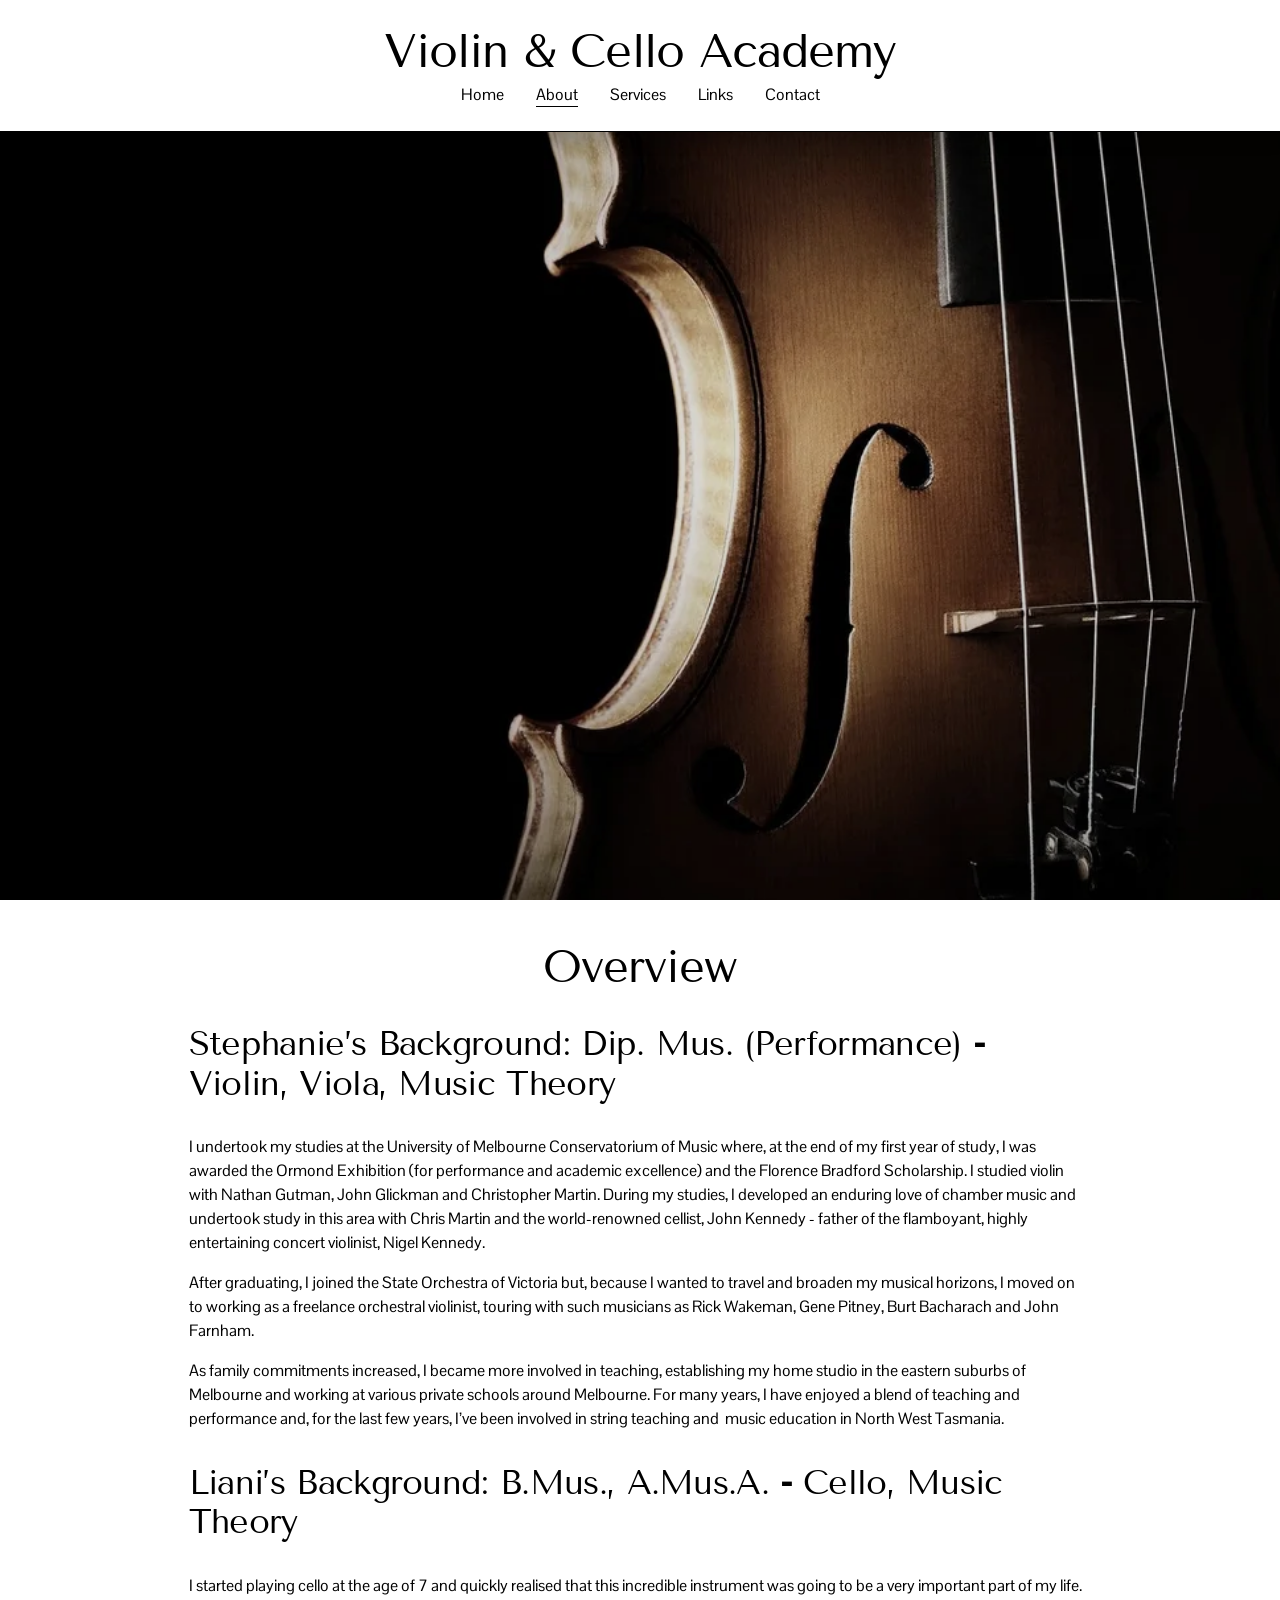
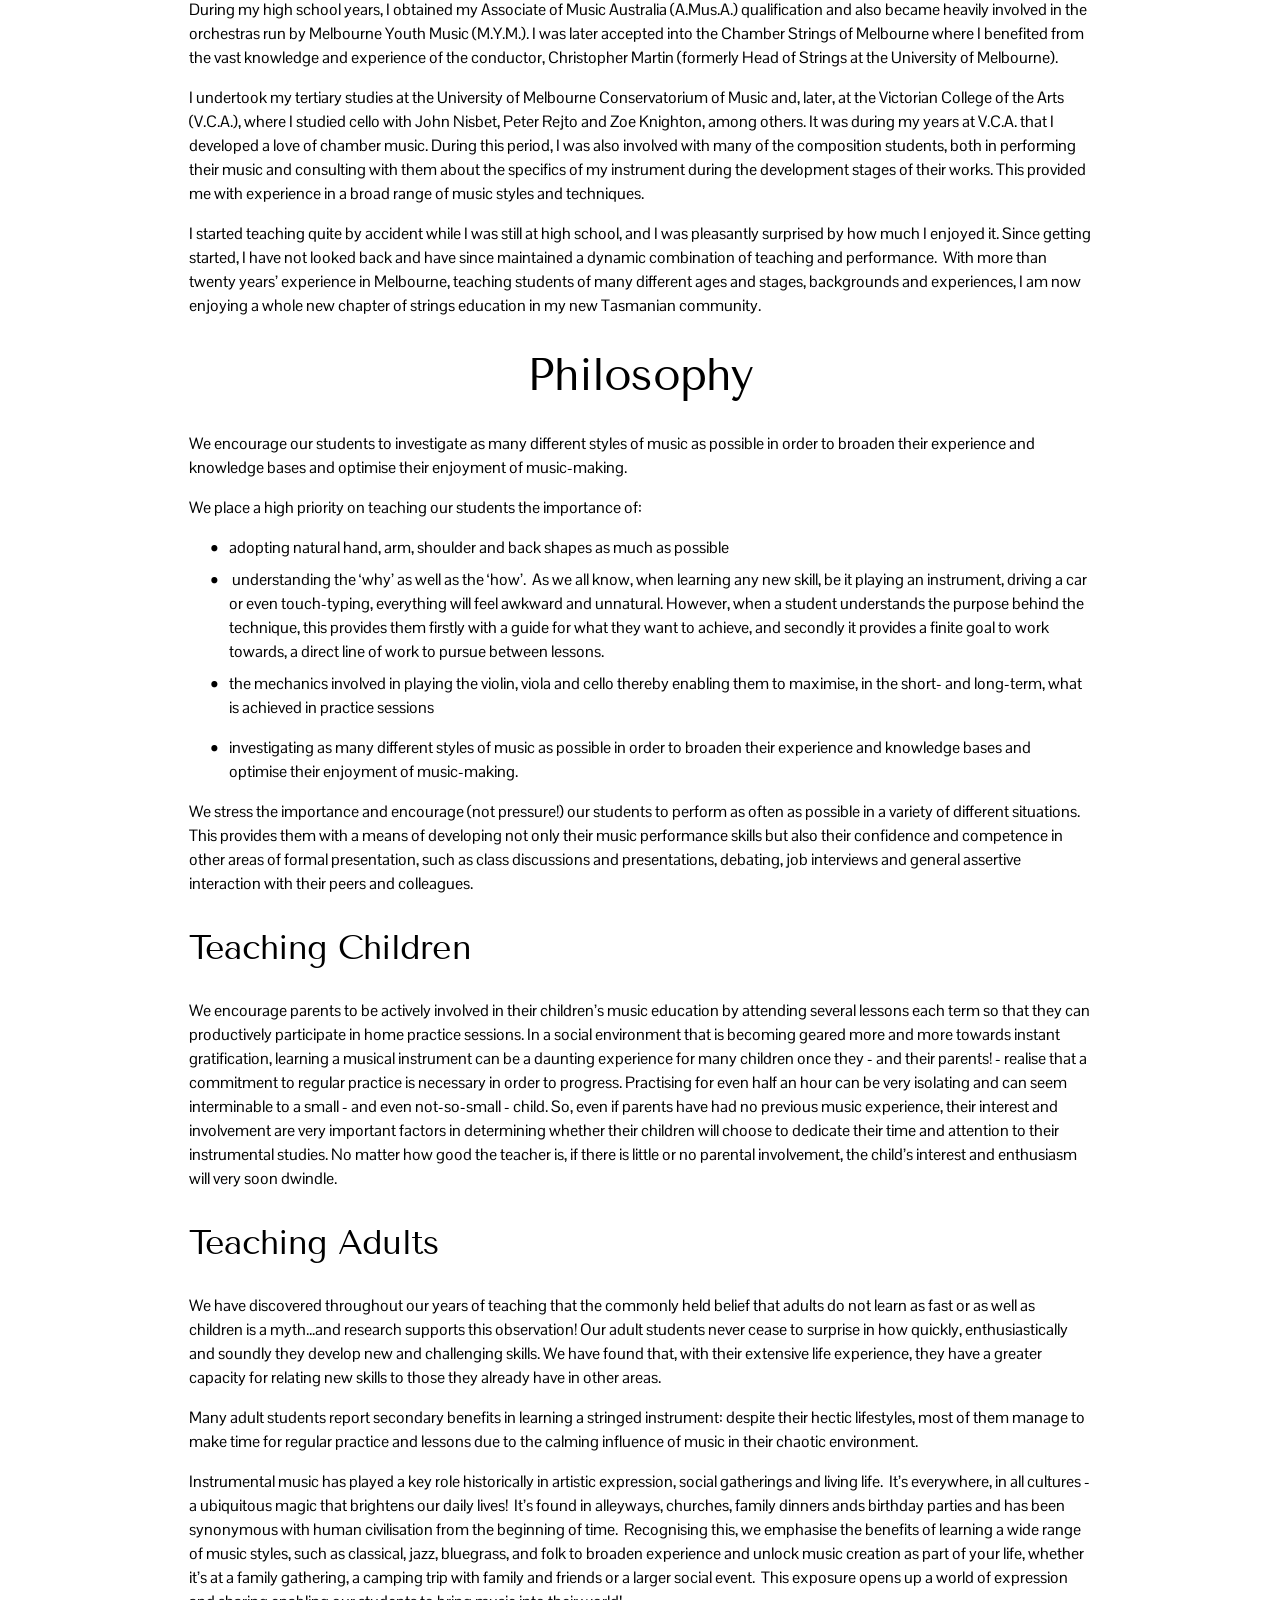
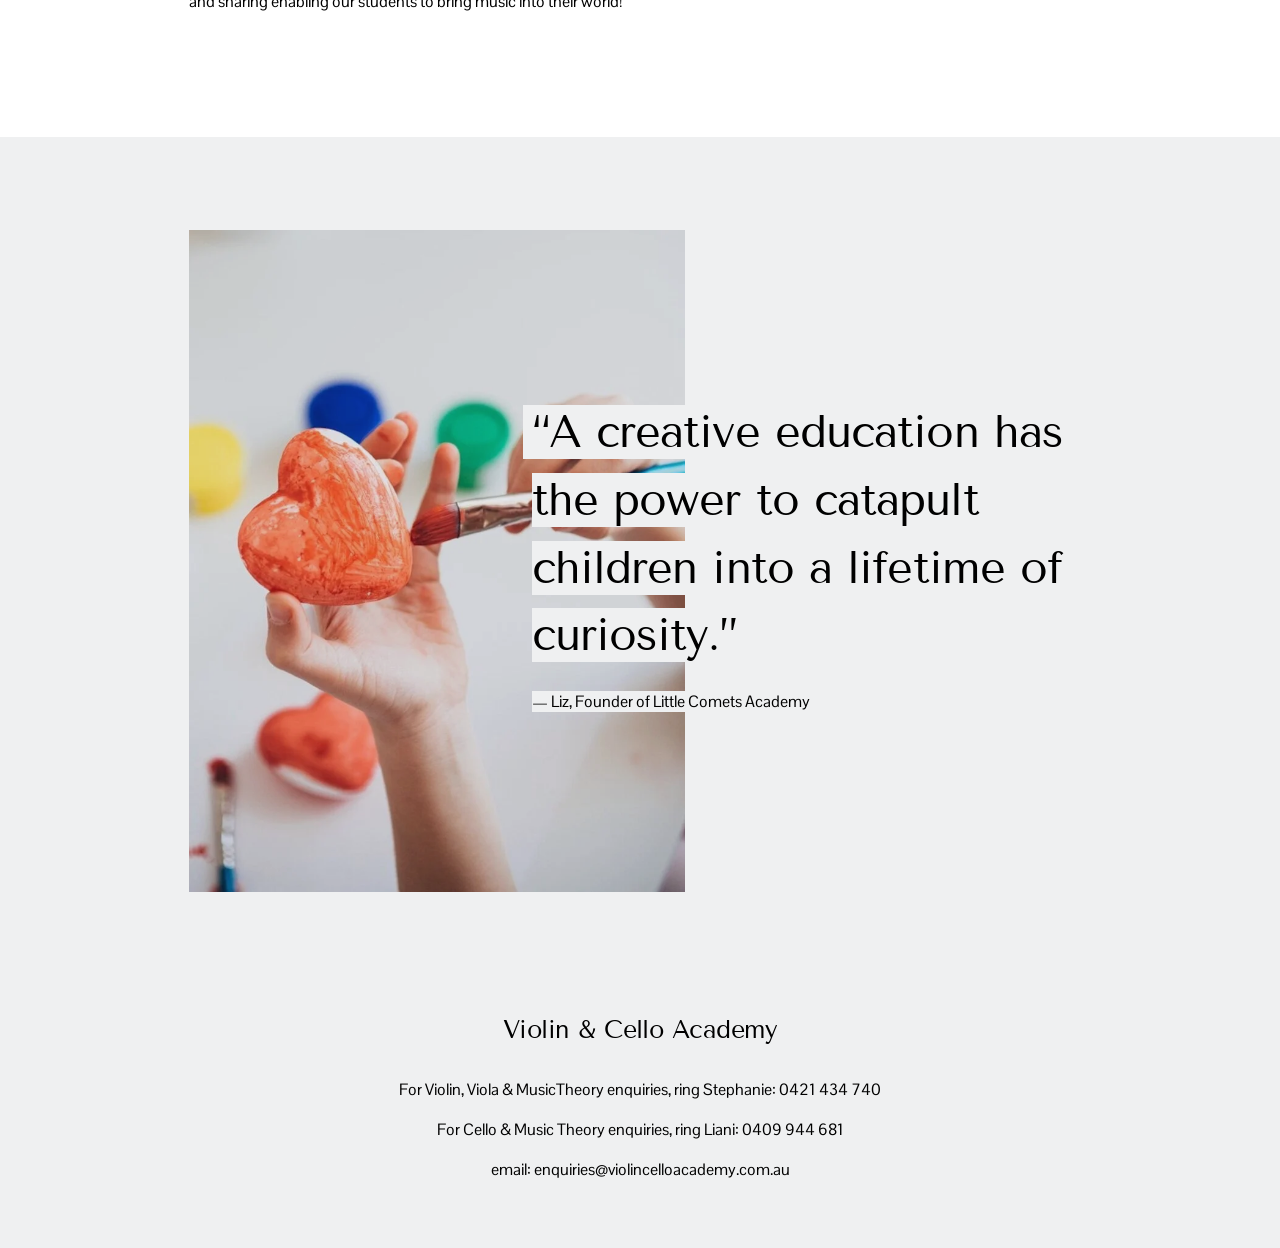
==== commit 8a69a2fa: "Vendor remaining third-party SDK and component assets Download exploretock tock.js, Google reCAPTCHA" ====
--- a/about.html
+++ b/about.html
@@ -1183,7 +1183,7 @@
       &quot;publicCommentCount&quot;: 0,
       &quot;commentState&quot;: 2,
       &quot;unsaved&quot;: false,
-      &quot;assetUrl&quot;: &quot;https://images.squarespace-cdn.com/content/v1/60893811b06e27343e6a956f/c597037c-9c0a-4e79-bf12-1fa51b5f519e/6FE7D9A2-43D5-4B41-BB81-CF481D00F89A.jpg&quot;,
+      &quot;assetUrl&quot;: &quot;images.squarespace-cdn.com/content/v1/60893811b06e27343e6a956f/c597037c-9c0a-4e79-bf12-1fa51b5f519e/6FE7D9A2-43D5-4B41-BB81-CF481D00F89A.jpg&quot;,
       &quot;contentType&quot;: &quot;image/jpeg&quot;,
       &quot;items&quot;: [ ],
       &quot;pushedServices&quot;: { },
@@ -1286,7 +1286,7 @@
       
       
       
-      <div class="sqs-layout sqs-grid-12 columns-12" data-type="page-section" id="page-section-62935b292a9e2703c27f981e"><div class="row sqs-row"><div class="col sqs-col-12 span-12"><div class="sqs-block website-component-block sqs-block-website-component sqs-block-spacer spacer-block sized vsize-1" data-block-css="[&quot;https://definitions.sqspcdn.com/website-component-definition/static-assets/website.components.spacer/919d6e75-146f-4842-89e1-70d3a7f348c6_743/website.components.spacer.styles.css&quot;]" data-block-scripts="[&quot;https://definitions.sqspcdn.com/website-component-definition/static-assets/website.components.spacer/919d6e75-146f-4842-89e1-70d3a7f348c6_743/website.components.spacer.visitor.js&quot;]" data-block-type="1337" data-definition-name="website.components.spacer" id="block-da0b4489f39d49850c20"><div class="sqs-block-content">&nbsp;</div></div></div></div></div>
+      <div class="sqs-layout sqs-grid-12 columns-12" data-type="page-section" id="page-section-62935b292a9e2703c27f981e"><div class="row sqs-row"><div class="col sqs-col-12 span-12"><div class="sqs-block website-component-block sqs-block-website-component sqs-block-spacer spacer-block sized vsize-1" data-block-css="[&quot;definitions.sqspcdn.com/website-component-definition/static-assets/website.components.spacer/919d6e75-146f-4842-89e1-70d3a7f348c6_743/website.components.spacer.styles.css&quot;]" data-block-scripts="[&quot;definitions.sqspcdn.com/website-component-definition/static-assets/website.components.spacer/919d6e75-146f-4842-89e1-70d3a7f348c6_743/website.components.spacer.visitor.js&quot;]" data-block-type="1337" data-definition-name="website.components.spacer" id="block-da0b4489f39d49850c20"><div class="sqs-block-content">&nbsp;</div></div></div></div></div>
     </div>
   
   </div>
@@ -1409,7 +1409,7 @@
       
       
       
-      <div class="sqs-layout sqs-grid-12 columns-12" data-type="page-section" id="page-section-60961fdc916f0f717163caaf"><div class="row sqs-row"><div class="col sqs-col-12 span-12"><div class="sqs-block website-component-block sqs-block-website-component sqs-block-html html-block" data-block-css="[&quot;https://definitions.sqspcdn.com/website-component-definition/static-assets/website.components.html/9330f36a-b278-41f5-87d4-cfc393327b28_420/website.components.html.styles.css&quot;]" data-block-scripts="[&quot;https://definitions.sqspcdn.com/website-component-definition/static-assets/website.components.html/9330f36a-b278-41f5-87d4-cfc393327b28_420/website.components.html.visitor.js&quot;]" data-block-type="1337" data-definition-name="website.components.html" data-sqsp-block="text" id="block-53e97e3a1623ba6cb796"><div class="sqs-block-content"><div class="sqs-text-block-container">
+      <div class="sqs-layout sqs-grid-12 columns-12" data-type="page-section" id="page-section-60961fdc916f0f717163caaf"><div class="row sqs-row"><div class="col sqs-col-12 span-12"><div class="sqs-block website-component-block sqs-block-website-component sqs-block-html html-block" data-block-css="[&quot;definitions.sqspcdn.com/website-component-definition/static-assets/website.components.html/9330f36a-b278-41f5-87d4-cfc393327b28_420/website.components.html.styles.css&quot;]" data-block-scripts="[&quot;definitions.sqspcdn.com/website-component-definition/static-assets/website.components.html/9330f36a-b278-41f5-87d4-cfc393327b28_420/website.components.html.visitor.js&quot;]" data-block-type="1337" data-definition-name="website.components.html" data-sqsp-block="text" id="block-53e97e3a1623ba6cb796"><div class="sqs-block-content"><div class="sqs-text-block-container">
   
   <div class="sqs-html-content" data-sqsp-text-block-content><h2 style="text-align:center;white-space:pre-wrap;">Overview</h2><h3 style="white-space:pre-wrap;">Stephanie’s Background:<strong> </strong>Dip. Mus. (Performance) <strong>- </strong>Violin, Viola, Music Theory</h3><p class="" style="white-space:pre-wrap;">I undertook my studies at the University of Melbourne Conservatorium of Music where, at the end of my first year of study, I was awarded the Ormond Exhibition (for performance and academic excellence) and the Florence Bradford Scholarship. I studied violin with Nathan Gutman, John Glickman and Christopher Martin. During my studies, I developed an enduring love of chamber music and undertook study in this area with Chris Martin and the world-renowned cellist, John Kennedy - father of the flamboyant, highly entertaining concert violinist, Nigel Kennedy.</p><p class="" style="white-space:pre-wrap;">After graduating, I joined the State Orchestra of Victoria but, because I wanted to travel and broaden my musical horizons, I moved on to working as a freelance orchestral violinist, touring with such musicians as Rick Wakeman, Gene Pitney, Burt Bacharach and John Farnham.</p><p class="" style="white-space:pre-wrap;">As family commitments increased, I became more involved in teaching, establishing my home studio in the eastern suburbs of Melbourne and working at various private schools around Melbourne. For many years, I have enjoyed a blend of teaching and performance and, for the last few years, I’ve been involved in string teaching and &nbsp;music education in North West Tasmania.</p><h3 style="white-space:pre-wrap;">Liani’s Background:<strong> </strong>B.Mus., A.Mus.A. <strong>- </strong>Cello, Music Theory</h3><p class="" style="white-space:pre-wrap;">I started playing cello at the age of 7 and quickly realised that this incredible instrument was going to be a very important part of my life.&nbsp; During my high school years, I obtained my Associate of Music Australia (A.Mus.A.) qualification and also became heavily involved in the orchestras run by Melbourne Youth Music (M.Y.M.). I was later accepted into the Chamber Strings of Melbourne where I benefited from the vast knowledge and experience of the conductor, Christopher Martin (formerly Head of Strings at the University of Melbourne).&nbsp; </p><p class="" style="white-space:pre-wrap;">I undertook my tertiary studies at the University of Melbourne Conservatorium of Music and, later, at the Victorian College of the Arts (V.C.A.), where I studied cello with John Nisbet, Peter Rejto and Zoe Knighton, among others. It was during my years at V.C.A. that I developed a love of chamber music. During this period, I was also involved with many of the composition students, both in performing their music and consulting with them about the specifics of my instrument during the development stages of their works. This provided me with experience in a broad range of music styles and techniques.</p><p class="" style="white-space:pre-wrap;">I started teaching quite by accident while I was still at high school, and I was pleasantly surprised by how much I enjoyed it. Since getting started, I have not looked back and have since maintained a dynamic combination of teaching and performance.&nbsp; With more than twenty years’ experience in Melbourne, teaching students of many different ages and stages, backgrounds and experiences, I am now enjoying a whole new chapter of strings education in my new Tasmanian community.</p><h2 style="text-align:center;white-space:pre-wrap;">Philosophy</h2><p class="" style="white-space:pre-wrap;">We encourage our students to investigate as many different styles of music as possible in order to broaden their experience and knowledge bases and optimise their enjoyment of music-making.</p><p class="" style="white-space:pre-wrap;">We place a high priority on teaching our students the importance of:</p><ul data-rte-list="default"><li><p class="" style="white-space:pre-wrap;">adopting natural hand, arm, shoulder and back shapes as much as possible</p></li><li><p class="" style="white-space:pre-wrap;"> understanding the ‘why’ as well as the ‘how’.&nbsp; As we all know, when learning any new skill, be it playing an instrument, driving a car or even touch-typing, everything will feel awkward and unnatural. However, when a student understands the purpose behind the technique, this provides them firstly with a guide for what they want to achieve, and secondly it provides a finite goal to work towards, a direct line of work to pursue between lessons.</p></li><li><p class="" style="white-space:pre-wrap;">the mechanics involved in playing the violin, viola and cello thereby enabling them to maximise, in the short- and long-term, what is achieved in practice sessions</p></li></ul><ul data-rte-list="default"><li><p class="" style="white-space:pre-wrap;">investigating as many different styles of music as possible in order to broaden their experience and knowledge bases and optimise their enjoyment of music-making.</p></li></ul><p class="" style="white-space:pre-wrap;">We stress the importance and encourage (not pressure!) our students to perform as often as possible in a variety of different situations.&nbsp; This provides them with a means of developing not only their music performance skills but also their confidence and competence in other areas of formal presentation, such as class discussions and presentations, debating, job interviews and general assertive interaction with their peers and colleagues.</p><h3 style="white-space:pre-wrap;">Teaching Children</h3><p class="" style="white-space:pre-wrap;">We encourage parents to be actively involved in their children’s music education by attending several lessons each term so that they can productively participate in home practice sessions. In a social environment that is becoming geared more and more towards instant gratification, learning a musical instrument can be a daunting experience for many children once they - and their parents! - realise that a commitment to regular practice is necessary in order to progress. Practising for even half an hour can be very isolating and can seem interminable to a small - and even not-so-small - child. So, even if parents have had no previous music experience, their interest and involvement are very important factors in determining whether their children will choose to dedicate their time and attention to their instrumental studies. No matter how good the teacher is, if there is little or no parental involvement, the child’s interest and enthusiasm will very soon dwindle.</p><h3 style="white-space:pre-wrap;">Teaching Adults</h3><p class="" style="white-space:pre-wrap;">We have discovered throughout our years of teaching that the commonly held belief that adults do not learn as fast or as well as children is a myth…and&nbsp;research&nbsp;supports this observation! Our adult students never cease to surprise in how quickly, enthusiastically and soundly they develop new and challenging skills. We have found that, with their extensive life experience, they have a greater capacity for relating new skills to those they already have in other areas.</p><p class="" style="white-space:pre-wrap;">Many adult students report secondary benefits in learning a stringed instrument: despite their hectic lifestyles, most of them manage to make time for regular practice and lessons due to the calming influence of music in their chaotic environment.&nbsp;</p><p class="" style="white-space:pre-wrap;">Instrumental music has played a key role historically in artistic expression, social gatherings and living life.  It’s everywhere, in all cultures - a ubiquitous magic that brightens our daily lives!  It’s found in alleyways, churches, family dinners ands birthday parties and has been synonymous with human civilisation from the beginning of time.  Recognising this, we emphasise the benefits of learning a wide range of music styles, such as classical, jazz, bluegrass, and folk to broaden experience and unlock music creation as part of your life, whether it’s at a family gathering, a camping trip with family and friends or a larger social event.  This exposure opens up a world of expression and sharing enabling our students to bring music into their world!</p><p class="" data-rte-preserve-empty="true" style="white-space:pre-wrap;"></p><p class="" style="white-space:pre-wrap;">&nbsp;</p></div>
 
@@ -1549,7 +1549,7 @@
       
       
       
-      <div class="sqs-layout sqs-grid-12 columns-12" data-type="page-section" id="page-section-60961fdc916f0f717163cab1"><div class="row sqs-row"><div class="col sqs-col-12 span-12"><div class="row sqs-row"><div class="col sqs-col-0 span-0"></div><div class="col sqs-col-12 span-12"><div class="sqs-block website-component-block sqs-block-website-component sqs-block-spacer spacer-block sized vsize-1" data-block-css="[&quot;https://definitions.sqspcdn.com/website-component-definition/static-assets/website.components.spacer/919d6e75-146f-4842-89e1-70d3a7f348c6_743/website.components.spacer.styles.css&quot;]" data-block-scripts="[&quot;https://definitions.sqspcdn.com/website-component-definition/static-assets/website.components.spacer/919d6e75-146f-4842-89e1-70d3a7f348c6_743/website.components.spacer.visitor.js&quot;]" data-block-type="1337" data-definition-name="website.components.spacer" id="block-f8e66ffb4a0c956b03b9"><div class="sqs-block-content">&nbsp;</div></div></div></div><div class="sqs-block image-block sqs-block-image" data-block-type="5" id="block-0e950c0089c9e5e29a1d"><div class="sqs-block-content">
+      <div class="sqs-layout sqs-grid-12 columns-12" data-type="page-section" id="page-section-60961fdc916f0f717163cab1"><div class="row sqs-row"><div class="col sqs-col-12 span-12"><div class="row sqs-row"><div class="col sqs-col-0 span-0"></div><div class="col sqs-col-12 span-12"><div class="sqs-block website-component-block sqs-block-website-component sqs-block-spacer spacer-block sized vsize-1" data-block-css="[&quot;definitions.sqspcdn.com/website-component-definition/static-assets/website.components.spacer/919d6e75-146f-4842-89e1-70d3a7f348c6_743/website.components.spacer.styles.css&quot;]" data-block-scripts="[&quot;definitions.sqspcdn.com/website-component-definition/static-assets/website.components.spacer/919d6e75-146f-4842-89e1-70d3a7f348c6_743/website.components.spacer.visitor.js&quot;]" data-block-type="1337" data-definition-name="website.components.spacer" id="block-f8e66ffb4a0c956b03b9"><div class="sqs-block-content">&nbsp;</div></div></div></div><div class="sqs-block image-block sqs-block-image" data-block-type="5" id="block-0e950c0089c9e5e29a1d"><div class="sqs-block-content">
 
 
 
@@ -1824,7 +1824,7 @@
       
       
       
-      <div class="sqs-layout sqs-grid-12 columns-12" data-type="page-section" id="page-section-6798a3b541decf4a5ebff949"><div class="row sqs-row"><div class="col sqs-col-12 span-12"><div class="sqs-block website-component-block sqs-block-website-component sqs-block-html html-block" data-block-css="[&quot;https://definitions.sqspcdn.com/website-component-definition/static-assets/website.components.html/9330f36a-b278-41f5-87d4-cfc393327b28_420/website.components.html.styles.css&quot;]" data-block-scripts="[&quot;https://definitions.sqspcdn.com/website-component-definition/static-assets/website.components.html/9330f36a-b278-41f5-87d4-cfc393327b28_420/website.components.html.visitor.js&quot;]" data-block-type="1337" data-definition-name="website.components.html" data-sqsp-block="text" id="block-a6e4c32104003f9e2a1f"><div class="sqs-block-content"><div class="sqs-text-block-container">
+      <div class="sqs-layout sqs-grid-12 columns-12" data-type="page-section" id="page-section-6798a3b541decf4a5ebff949"><div class="row sqs-row"><div class="col sqs-col-12 span-12"><div class="sqs-block website-component-block sqs-block-website-component sqs-block-html html-block" data-block-css="[&quot;definitions.sqspcdn.com/website-component-definition/static-assets/website.components.html/9330f36a-b278-41f5-87d4-cfc393327b28_420/website.components.html.styles.css&quot;]" data-block-scripts="[&quot;definitions.sqspcdn.com/website-component-definition/static-assets/website.components.html/9330f36a-b278-41f5-87d4-cfc393327b28_420/website.components.html.visitor.js&quot;]" data-block-type="1337" data-definition-name="website.components.html" data-sqsp-block="text" id="block-a6e4c32104003f9e2a1f"><div class="sqs-block-content"><div class="sqs-text-block-container">
   
   <div class="sqs-html-content" data-sqsp-text-block-content><h4 style="text-align:center;white-space:pre-wrap;">Violin &amp; Cello Academy</h4><p style="text-align:center;white-space:pre-wrap;" class="">For Violin, Viola &amp; MusicTheory enquiries, ring Stephanie: 0421 434 740</p><p style="text-align:center;white-space:pre-wrap;" class="">For Cello &amp; Music Theory enquiries, ring Liani: 0409 944 681</p><p style="text-align:center;white-space:pre-wrap;" class="">email: enquiries@violincelloacademy.com.au</p></div>
 
--- a/definitions.sqspcdn.com/website-component-definition/static-assets/website.components.spacer/919d6e75-146f-4842-89e1-70d3a7f348c6_743/website.components.spacer.styles.css
+++ b/definitions.sqspcdn.com/website-component-definition/static-assets/website.components.spacer/919d6e75-146f-4842-89e1-70d3a7f348c6_743/website.components.spacer.styles.css
@@ -0,0 +1,4 @@
+.sqs-block[data-definition-name="website.components.spacer"] .sqs-block-content {
+  visibility: hidden;
+}
+
